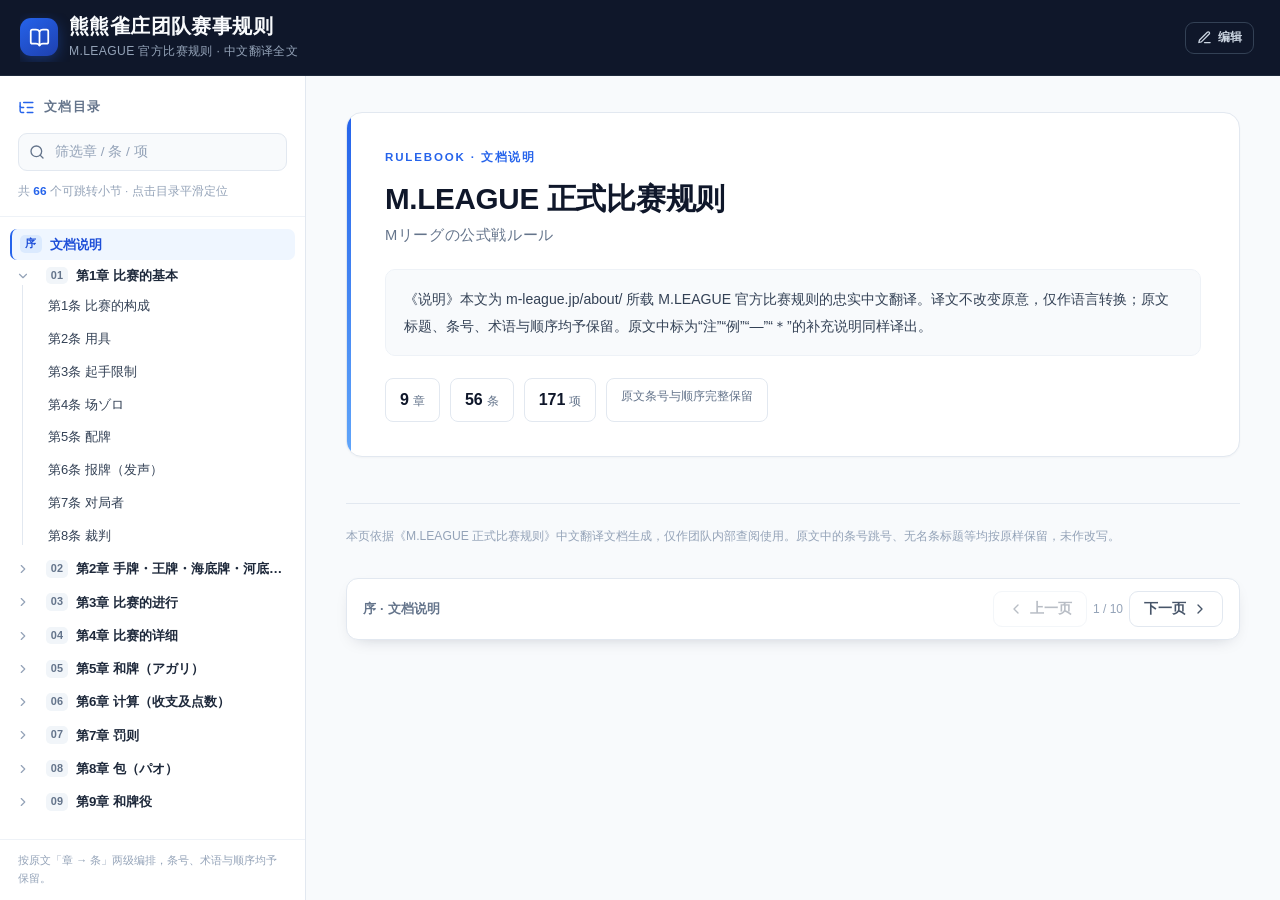
==== public/index.html @ f2093a5f "目录精简为两级、移动端抽屉收窄、移除顶栏统计与深色模式 - 删除左侧目录全部三级项（171 个），并清理空的子层容器与二级展开箭头 - 移动端抽屉宽度 360px -> 278px，一二级标签左对齐减" ====
<!DOCTYPE html>
<html lang="zh-CN">
<head>
<meta charset="UTF-8">
<meta name="viewport" content="width=device-width, initial-scale=1">
<meta name="color-scheme" content="light">
<title>熊熊雀庄团队赛事规则 · M.LEAGUE 官方比赛规则</title>
<meta name="description" content="熊熊雀庄团队赛事规则：M.LEAGUE 官方比赛规则中文翻译全文，按章、条、项层级编排。">
<style>
:root{
  --header-h:76px;
  --sidebar-w:306px;
  --ink:#0F172A;
  --text:#1E293B;
  --body:#334155;
  --muted:#64748B;
  --muted-2:#94A3B8;
  --muted-3:#CBD5E1;
  --line:#E2E8F0;
  --line-soft:#EEF2F7;
  --bg:#F8FAFC;
  --surface:#FFFFFF;
  --surface-2:#F1F5F9;
  --surface-3:#DBEAFE;
  --row-even:#FAFCFF;
  --accent:#2563EB;
  --accent-dark:#1D4ED8;
  --accent-soft:#EFF6FF;
  --accent-soft-2:#BFDBFE;
  --on-header:#F8FAFC;
  --border-header:#1E293B;
  --border-header-2:#334155;
  --body-2:#475569;
  --example-line:#D97706;
  --example-bg:#FFFBEB;
  --note-foot-bg:#F5F9FF;
  --mk-men:#059669;
  --mk-open:#D97706;
  --font:"Inter","PingFang SC","Hiragino Sans GB","Microsoft YaHei","Noto Sans CJK SC",-apple-system,BlinkMacSystemFont,"Segoe UI",sans-serif;
}
*,*::before,*::after{box-sizing:border-box}
[hidden]{display:none !important}
html{scroll-behavior:smooth}
body{
  margin:0;padding-top:var(--header-h);background:var(--bg);color:var(--text);
  font-family:var(--font);font-size:15px;line-height:1.75;
  -webkit-font-smoothing:antialiased;text-rendering:optimizeLegibility;
}
a{color:inherit;text-decoration:none}
button{font:inherit;color:inherit;background:none;border:0;cursor:pointer}
:focus-visible{outline:2px solid var(--accent);outline-offset:2px;border-radius:4px}
/* 顶部标题区加固：防止长标题在窄屏截断/重叠 */
.brand{display:flex;align-items:center;gap:11px;min-width:0;flex:1 1 auto}
.brand-text{min-width:0;flex:1 1 auto}
.brand-text h1{font-size:1.2rem;letter-spacing:.01em;white-space:nowrap;overflow:hidden;text-overflow:ellipsis;max-width:100%}
.brand-text p{white-space:nowrap;overflow:hidden;text-overflow:ellipsis;max-width:100%}
.header-inner{min-width:0;flex-wrap:nowrap}
.skip-link{position:fixed;top:-60px;left:16px;z-index:99;padding:10px 16px;background:var(--accent);color:#fff;border-radius:0 0 8px 8px;font-weight:600}
.skip-link:focus{top:0}
.icon{width:20px;height:20px;flex:none;display:block}
.icon-sm{width:16px;height:16px}

/* ---------- header ---------- */
.site-header{
  position:fixed;inset:0 0 auto 0;height:var(--header-h);z-index:50;
  background:var(--ink);color:var(--on-header);border-bottom:1px solid var(--border-header);
}
.header-inner{
  height:100%;display:flex;align-items:center;gap:14px;
  padding:0 26px 0 20px;
}
.brand{display:flex;align-items:center;gap:11px;min-width:0;flex:1 1 auto;overflow:hidden}
.brand-mark{
  width:38px;height:38px;border-radius:11px;display:grid;place-items:center;flex:none;
  background:linear-gradient(145deg,#2563EB,#1E40AF);color:#fff;box-shadow:0 4px 14px rgba(37,99,235,.35);
}.brand-mark .icon{width:21px;height:21px}
.brand-text{min-width:0}
.brand-text h1{
  margin:0;font-size:1.28rem;line-height:1.3;font-weight:700;letter-spacing:.02em;
  white-space:nowrap;overflow:hidden;text-overflow:ellipsis;
}
.brand-text p{margin:2px 0 0;font-size:.76rem;color:var(--muted-2);letter-spacing:.03em;white-space:nowrap;overflow:hidden;text-overflow:ellipsis}
.header-meta{margin-left:auto;display:flex;gap:8px;align-items:center;flex:none}
.progress{position:absolute;left:0;bottom:-1px;height:2px;width:0;background:linear-gradient(90deg,#3B82F6,#60A5FA);transition:width .08s linear}
.icon-btn{
  width:38px;height:38px;display:grid;place-items:center;border-radius:9px;
  border:1px solid var(--border-header-2);color:var(--muted-3);transition:background .2s,color .2s,border-color .2s;
}
.icon-btn:hover{background:var(--border-header);color:#fff;border-color:var(--muted)}
.menu-toggle{display:none}

/* ---------- 编辑模式 ---------- */
.edit-toggle{
  display:inline-flex;align-items:center;gap:6px;height:32px;padding:0 11px;border-radius:9px;
  border:1px solid var(--border-header-2);color:var(--muted-3);font-size:.78rem;font-weight:600;
  cursor:pointer;transition:background .2s,color .2s,border-color .2s;white-space:nowrap;
}
.edit-toggle .icon{width:15px;height:15px}
.edit-toggle:hover{background:var(--border-header);color:#fff;border-color:var(--muted)}
.edit-toggle.is-on{background:var(--accent);color:#fff;border-color:var(--accent)}

:root[data-editing] .doc .page [data-edit]{outline:1px dashed var(--accent-soft-2);outline-offset:2px;border-radius:4px;cursor:text}
:root[data-editing] .doc .page [data-edit]:hover{background:var(--surface-3)}
:root[data-editing] .doc .page [data-edit]:focus{outline:2px solid var(--accent);background:var(--surface-2)}

.editbar{
  position:sticky;top:calc(var(--header-h) + 12px);z-index:21;
  display:flex;align-items:center;gap:8px;flex-wrap:wrap;
  padding:10px 14px;margin:0 0 22px;background:var(--surface);
  border:1px solid var(--line);border-radius:12px;
  box-shadow:0 6px 18px -10px rgba(15,23,42,.28);
}
.editbar[hidden]{display:none!important}
.editbar-hint{font-size:.78rem;color:var(--muted)}
.editbar-spacer{margin-left:auto}
.editbar .pager-btn{height:32px;padding:0 12px;font-size:.8rem}
.editbar-btn{
  display:inline-flex;align-items:center;gap:6px;height:32px;padding:0 12px;
  border:1px solid var(--line);border-radius:9px;background:var(--surface);
  color:var(--body-2);font-size:.8rem;font-weight:600;cursor:pointer;
  transition:background .18s,color .18s,border-color .18s;
}
.editbar-btn:hover{background:var(--accent-soft);color:var(--accent-dark);border-color:var(--accent-soft-2)}
.editbar-btn.primary{background:var(--accent);color:#fff;border-color:var(--accent)}
.editbar-btn.primary:hover{background:var(--accent-dark);color:#fff}
.editbar-btn .icon{width:15px;height:15px}

/* ---------- sidebar ---------- */
.backdrop{display:none;position:fixed;inset:0;z-index:60;background:rgba(15,23,42,.5);backdrop-filter:blur(2px)}
.backdrop.show{display:block}
.sidebar{
  position:fixed;left:0;top:var(--header-h);bottom:0;width:var(--sidebar-w);z-index:40;
  display:flex;flex-direction:column;background:var(--surface);border-right:1px solid var(--line);
}
.sidebar-top{padding:20px 18px 14px;border-bottom:1px solid var(--line-soft);flex:none}
.sidebar-title{display:flex;align-items:center;gap:9px;font-size:.82rem;font-weight:700;letter-spacing:.1em;color:var(--muted);text-transform:uppercase}
.sidebar-title .icon{width:17px;height:17px;color:var(--accent)}
.close-nav{display:none;margin-left:auto;width:30px;height:30px;border:0}
.close-nav .icon{width:18px;height:18px}
.search-box{
  margin-top:14px;display:flex;align-items:center;gap:8px;padding:0 10px;
  height:38px;border:1px solid var(--line);border-radius:9px;background:var(--bg);
  transition:border-color .2s,box-shadow .2s;
}
.search-box:focus-within{border-color:var(--accent);box-shadow:0 0 0 3px rgba(37,99,235,.12);background:var(--surface)}
.search-box>.icon{width:16px;height:16px;color:var(--muted)}
.search-box input{flex:1;min-width:0;border:0;background:none;outline:0;font-size:.85rem;color:var(--text)}
.search-box input::placeholder{color:var(--muted-2)}
#clearFilter{display:none;color:var(--muted);padding:2px;line-height:0}
#clearFilter.visible{display:block}
.filter-hint{margin-top:10px;font-size:.74rem;color:var(--muted-2)}
.filter-hint b{color:var(--accent);font-weight:600}
.toc{flex:1;overflow-y:auto;overscroll-behavior:contain;padding:12px 10px 28px;scrollbar-width:thin;scrollbar-color:var(--muted-3) transparent}
.toc::-webkit-scrollbar{width:7px}
.toc::-webkit-scrollbar-thumb{background:var(--muted-3);border-radius:99px}
.toc-group+.toc-group{margin-top:2px}
.toc-row{display:flex;align-items:stretch;gap:2px;border-radius:7px}
.toc-toggle{
  width:24px;flex:none;display:grid;place-items:center;color:var(--muted-2);border-radius:6px;
  transition:color .2s,background .2s;
}
.toc-toggle:hover{color:var(--accent);background:var(--accent-soft)}
.toc-toggle .icon{width:14px;height:14px;transition:transform .22s ease}
.toc-toggle[aria-expanded="true"] .icon{transform:rotate(90deg)}
.toc-toggle.empty{visibility:hidden}
.toc-link{
  flex:1;min-width:0;display:flex;align-items:center;gap:8px;
  padding:6px 8px;border-radius:7px;color:var(--body);font-size:.83rem;line-height:1.45;
  border-left:2px solid transparent;transition:background .18s,color .18s,border-color .18s;
}
.toc-link:hover{background:var(--surface-2);color:var(--accent-dark)}
.toc-label{overflow:hidden;text-overflow:ellipsis;white-space:nowrap}
.toc-level-1>.toc-link,.toc-single{font-weight:650;color:var(--text)}
.toc-num{
  flex:none;min-width:22px;text-align:center;font-size:.68rem;font-weight:700;letter-spacing:.02em;
  color:var(--muted);background:var(--surface-2);border-radius:5px;padding:1px 4px;
}
.toc-children{position:relative;margin-left:24px;padding-left:0;border-left:0}
/* 竖线统一站在「上一级箭头中心」那一列：箭头列从行首 0 起、宽 24 → 中心 12，
   而本容器左边缘正好是箭头右端 24，故相对本容器的偏移 = 12 - 24 = -12px */
.toc-children::before{
  content:"";position:absolute;top:-6px;bottom:6px;left:-12px;width:1px;background:var(--line);
}
/* 目录只保留「章 → 条」两级：二级行不再有箭头列与子层 */
.toc-children .toc-level-2{gap:0}
.toc-children .toc-level-2>.toc-link{border-left-color:transparent;padding-left:12px}
.toc-level-2>.toc-link{font-size:.81rem;color:var(--body)}
/* 三级项已从目录移除（2026-11-07）；以下样式保留为空占位不影响渲染 */
.toc-level-3{display:none}
.toc-link.is-active{
  background:var(--accent-soft);color:var(--accent-dark);font-weight:650;
  border-left-color:var(--accent);
}
.toc-link.is-active .toc-num{background:var(--surface-3);color:var(--accent-dark)}
.toc-label mark{background:var(--accent-soft);color:var(--accent-dark);border-radius:3px;padding:0 1px;font-weight:700}
.toc-link.is-branch{color:var(--accent-dark);font-weight:650}
.toc-empty{padding:18px 10px;font-size:.82rem;color:var(--muted);text-align:center}
.sidebar-foot{flex:none;padding:12px 18px;border-top:1px solid var(--line-soft);font-size:.7rem;line-height:1.6;color:var(--muted-2)}

/* ---------- main ---------- */
.main{margin-left:var(--sidebar-w);min-height:calc(100vh - var(--header-h))}
.doc{max-width:1120px;margin:0 auto;padding:38px 44px 100px}
.front{
  background:var(--surface);border:1px solid var(--line);border-radius:16px;
  padding:34px 38px;margin-bottom:46px;box-shadow:0 1px 2px rgba(15,23,42,.03);
  position:relative;overflow:hidden;
}
.front::before{content:"";position:absolute;left:0;top:0;bottom:0;width:4px;background:linear-gradient(180deg,#2563EB,#60A5FA)}
.front-kicker{font-size:.72rem;font-weight:700;letter-spacing:.16em;color:var(--accent);text-transform:uppercase}
.front h2{margin:12px 0 4px;font-size:1.85rem;line-height:1.35;font-weight:700;color:var(--ink);letter-spacing:-.01em}
.front-ja{margin:0;font-size:.92rem;color:var(--muted);letter-spacing:.04em}
.front-note{
  margin:20px 0 0;padding:16px 18px;background:var(--bg);border:1px solid var(--line-soft);
  border-radius:10px;font-size:.88rem;line-height:1.9;color:var(--body);white-space:pre-wrap;
}
.front-stats{display:flex;flex-wrap:wrap;gap:10px;margin-top:22px}
.stat{padding:7px 14px;border:1px solid var(--line);border-radius:8px;font-size:.77rem;color:var(--muted);background:var(--surface)}
.stat b{color:var(--ink);font-size:1rem;margin-right:4px}
:root{--pager-h:62px}
.chapter{margin-bottom:64px;scroll-margin-top:calc(var(--header-h) + var(--pager-h) + 14px)}
.chapter-head{
  display:flex;align-items:flex-start;gap:18px;padding:0 0 16px;margin:0 0 30px;
  border-bottom:1px solid var(--line);
}
.chapter-num{
  flex:none;font-size:2.6rem;line-height:1;font-weight:700;letter-spacing:-.05em;
  color:var(--surface-3);
}
.chapter-title{margin:0;font-size:1.62rem;line-height:1.4;font-weight:700;color:var(--ink);letter-spacing:-.01em}
.chapter-eyebrow{display:block;font-size:.7rem;font-weight:700;letter-spacing:.16em;color:var(--accent);margin-bottom:7px}
[data-anchor]{scroll-margin-top:calc(var(--header-h) + var(--pager-h) + 14px)}
.article{margin:0 0 34px}
.article-head{
  display:flex;align-items:baseline;gap:11px;margin:0 0 16px;padding:0 0 0 14px;
  border-left:3px solid var(--accent);
}
.article-head h3{margin:0;font-size:1.13rem;line-height:1.5;font-weight:700;color:var(--ink)}
.article-badge{flex:none;font-size:.7rem;font-weight:700;color:var(--accent);background:var(--accent-soft);border-radius:5px;padding:2px 7px}
.item-stack{
  margin:0 0 20px;border:1px solid var(--line);border-radius:10px;overflow:hidden;background:var(--surface);
}
.item-stack::before{
  content:"本节分项";display:block;padding:7px 14px;background:var(--surface-2);
  font-size:.69rem;font-weight:700;letter-spacing:.12em;color:var(--muted);border-bottom:1px solid var(--line);
}
.item-stack h4{
  margin:0;padding:8px 14px;font-size:.84rem;font-weight:600;line-height:1.6;color:var(--body-2);
  border-bottom:1px solid var(--line-soft);scroll-margin-top:calc(var(--header-h) + 22px);
  white-space:pre-wrap;
}
.item-stack h4:last-child{border-bottom:0}
.item-stack h4::before{
  content:"";display:inline-block;width:5px;height:5px;border-radius:50%;
  background:var(--muted-2);margin:0 9px 2px 1px;
}.para,.note,.bullet,.subitem,.pre-line,.table-caption{
  margin:0 0 13px;font-size:.94rem;line-height:1.95;color:var(--body);white-space:pre-wrap;
}
.para{padding-left:2px}
.note{
  padding:11px 15px;background:var(--bg);border-left:3px solid var(--muted-2);border-radius:0 8px 8px 0;
  font-size:.86rem;color:var(--body-2);
}
.note strong{color:var(--ink)}
.note-example{border-left-color:var(--example-line);background:var(--example-bg)}
.note-foot{border-left-color:var(--accent);background:var(--note-foot-bg)}
.bullet,.subitem{padding-left:18px;position:relative}
.bullet::before{content:"";position:absolute;left:3px;top:.82em;width:5px;height:5px;border-radius:50%;background:var(--accent)}
.subitem{color:var(--body-2)}
.table-caption{font-size:.82rem;color:var(--muted);margin:20px 0 8px;white-space:pre-wrap}
.pre-table{
  margin:0 0 16px;padding:14px 16px;background:var(--surface);border:1px solid var(--line);
  border-radius:10px;overflow-x:auto;
}
.pre-line{margin:0;font-size:.86rem;line-height:1.95;font-variant-numeric:tabular-nums;color:var(--body)}
.pre-table .pre-line:first-child{font-weight:700;color:var(--ink);border-bottom:1px solid var(--line);padding-bottom:6px;margin-bottom:6px}
.table-wrap{margin:0 0 18px;border:1px solid var(--line);border-radius:10px;overflow-x:auto;background:var(--surface)}
table{border-collapse:collapse;width:100%;min-width:620px;font-size:.82rem}
th,td{padding:9px 12px;text-align:center;border-bottom:1px solid var(--line-soft);border-right:1px solid var(--line-soft);white-space:nowrap}
th:last-child,td:last-child{border-right:0}
tbody tr:last-child td{border-bottom:0}
thead th{background:var(--ink);color:var(--on-header);font-weight:600;position:sticky;top:0;z-index:1}
tbody tr:nth-child(even){background:var(--row-even)}
tbody td:first-child{font-weight:650;color:var(--ink);background:var(--bg);text-align:left;position:sticky;left:0;z-index:1}
tbody tr:nth-child(even) td:first-child{background:var(--surface-2)}
.yaku-list{
  list-style:none;margin:0 0 18px;padding:0;display:grid;gap:8px;
  grid-template-columns:repeat(auto-fill,minmax(215px,1fr));
}
.yaku-list li{
  padding:9px 12px;background:var(--surface);border:1px solid var(--line);border-radius:8px;
  font-size:.86rem;line-height:1.7;color:var(--text);white-space:pre-wrap;
  transition:border-color .18s,box-shadow .18s;
}
.yaku-list li:hover{border-color:var(--accent-soft-2);box-shadow:0 2px 8px rgba(37,99,235,.07)}
.mk{font-size:.72em;font-weight:700;margin-left:2px}
.mk-men{color:var(--mk-men)}
.mk-open{color:var(--mk-open)}
.spacer{height:10px}
.doc-foot{
  margin-top:20px;padding-top:22px;border-top:1px solid var(--line);
  font-size:.76rem;color:var(--muted-2);line-height:1.8;
}
.to-top{
  position:fixed;right:24px;bottom:24px;z-index:30;width:42px;height:42px;border-radius:12px;
  display:grid;place-items:center;background:var(--surface);color:var(--ink);
  border:1px solid var(--line);box-shadow:0 6px 20px rgba(15,23,42,.12);
  opacity:0;visibility:hidden;transform:translateY(8px);transition:opacity .22s,transform .22s,visibility .22s,background .2s,color .2s;
}
.to-top.visible{opacity:1;visibility:visible;transform:none}
.to-top:hover{background:var(--accent);color:#fff;border-color:var(--accent)}

@media (max-width:1439px){
  .doc{max-width:1080px;padding:36px 40px 96px}
}
@media (max-width:1279px){
  :root{--sidebar-w:278px}
  .header-inner{padding-left:20px}
  .doc{max-width:100%;padding:34px 32px 90px}
}
/* ---------- 移动端目录：大热区 + 拉开行距，解决选项挤在一起点不准 ---------- */
@media (max-width:1023px){
  body{padding-top:64px}
  /* 抽屉收窄到原来的约 3/4（360 → 278px），留出更多正文可见区域 */
  .sidebar{width:min(72vw,278px)}
  .toc{padding:8px 6px 22px}
  .toc-group+.toc-group{margin-top:8px;padding-top:8px;border-top:1px solid var(--line-soft)}
  .toc-row{gap:0;border-radius:9px}
  .toc-row+.toc-row,
  .toc-children>.toc-group+.toc-group{margin-top:2px}
  .toc-toggle{width:30px;min-height:44px}
  .toc-toggle .icon{width:15px;height:15px}
  .toc-link{
    min-height:44px;padding:10px 8px;font-size:.9rem;line-height:1.45;
    border-radius:9px;border-left-width:3px;
  }
  .toc-link:active{background:var(--accent-soft)}
  .toc-level-2>.toc-link{font-size:.86rem}
  /* 只有「章 → 条」两级：二级不再留缩进空档，与一级左对齐（同为左侧 12px）。
     层級差异靠字号与字号颜色体现，不靠左边距，避免窄抽屉里文字被顶到中间 */
  .toc-children .toc-level-2{gap:0}
  .toc-children .toc-level-2>.toc-link{padding-left:12px;border-left-color:transparent}
  .toc-children{margin-left:0;padding-left:0}
  .toc-children::before{display:none}
  .toc-num{min-width:22px;font-size:.66rem;padding:1px 4px}
  .toc-label{white-space:normal;display:-webkit-box;-webkit-line-clamp:2;-webkit-box-orient:vertical}
}

@media (max-width:1023px){
  :root{--header-h:64px}
  .header-inner{padding:0 16px;gap:12px}
  .menu-toggle{display:grid}
  .brand-mark{width:34px;height:34px;border-radius:9px}
  .brand-text h1{font-size:1.02rem}
  .brand-text p{font-size:.68rem}
  .header-meta{display:none}
  .sidebar{
    top:0;bottom:0;height:100vh;z-index:70;width:min(72vw,278px);
    transform:translateX(-102%);transition:transform .28s cubic-bezier(.4,0,.2,1);
    box-shadow:8px 0 30px rgba(15,23,42,.16);
  }
  .sidebar.open{transform:none}
  .close-nav{display:grid}
  .main{margin-left:0}
  .doc{padding:24px 18px 80px}
  .front{padding:24px 22px;margin-bottom:32px;border-radius:12px}
  .front h2{font-size:1.35rem}
  .chapter{margin-bottom:46px}
  .chapter-num{font-size:2rem}
  .chapter-title{font-size:1.24rem}
  .chapter-head{gap:12px;margin-bottom:22px}
  .article-head h3{font-size:1.03rem}
  .para,.note,.bullet,.subitem{font-size:.9rem}
  .yaku-list{grid-template-columns:repeat(auto-fill,minmax(150px,1fr))}
  .to-top{right:16px;bottom:16px}
}
@media (max-width:420px){
  .brand-text p{display:none}
  .brand-text h1{font-size:.95rem}
  .doc{padding:18px 13px 72px}
  .front{padding:20px 16px}
  .yaku-list{grid-template-columns:1fr 1fr;gap:6px}
  .yaku-list li{font-size:.78rem;padding:7px 9px}
  .item-stack h4{font-size:.79rem;padding:7px 11px}
}
/* ---------- pagination (分页式布局) ---------- */
.page{display:none}
.page.is-active{display:block;animation:page-in .28s ease}
@keyframes page-in{from{opacity:0;transform:translateY(6px)}to{opacity:1;transform:none}}
.pager{
  display:flex;align-items:center;gap:10px;justify-content:space-between;
  padding:12px 16px;margin:0 0 26px;background:var(--surface);
  border:1px solid var(--line);border-radius:12px;flex-wrap:wrap;
  position:sticky;top:calc(var(--header-h) + 12px);z-index:20;
  box-shadow:0 6px 18px -10px rgba(15,23,42,.28);
}
.pager-label{font-size:.8rem;font-weight:600;color:var(--muted);letter-spacing:.02em;white-space:nowrap}
.pager-label b{color:var(--ink);font-size:.92rem;margin:0 2px}
.pager-nav{display:flex;align-items:center;gap:6px;margin-left:auto;flex-wrap:wrap}
.pager-btn{
  display:inline-flex;align-items:center;gap:6px;height:36px;padding:0 14px;
  border:1px solid var(--line);border-radius:9px;background:var(--surface);
  color:var(--body-2);font-size:.85rem;font-weight:600;transition:background .18s,color .18s,border-color .18s,transform .1s;
}
.pager-btn:hover{background:var(--accent-soft);color:var(--accent-dark);border-color:var(--accent-soft-2)}
.pager-btn:active{transform:scale(.96)}
.pager-btn:disabled{opacity:.38;cursor:not-allowed;transform:none}
.pager-btn:disabled:hover{background:var(--surface);color:var(--body-2);border-color:var(--line)}
.pager-btn .icon{width:16px;height:16px}
.pager-jump{display:inline-flex;align-items:center;gap:6px;font-size:.8rem;color:var(--muted)}
.pager-jump select{
  height:36px;padding:0 8px;border:1px solid var(--line);border-radius:8px;background:var(--surface);
  color:var(--text);font-size:.84rem;font-family:inherit;cursor:pointer;outline:none;
}
.pager-jump select:focus-visible{outline:2px solid var(--accent);outline-offset:1px}
.pager:focus-visible,.pager *:focus-visible{outline-offset:2px}
.pager-count{font-size:.75rem;color:var(--muted-2);white-space:nowrap}
.pager-foot{margin-top:30px}
.chapter{margin-bottom:0}

/* 页内小节导航 chips */
.page-sections{display:flex;flex-wrap:wrap;gap:7px;margin:0 0 22px;scroll-margin-top:calc(var(--header-h) + var(--pager-h) + 14px)}
.page-sections a{
  display:inline-flex;align-items:center;gap:5px;padding:6px 11px;border-radius:999px;
  border:1px solid var(--line);background:var(--surface);color:var(--body-2);
  font-size:.78rem;font-weight:600;text-decoration:none;
  transition:background .16s,color .16s,border-color .16s,transform .1s;
}
.page-sections a:hover{background:var(--accent-soft);color:var(--accent-dark);border-color:var(--accent-soft-2);text-decoration:none}
.page-sections a:active{transform:scale(.97)}
.page-sections a.is-current{background:var(--accent);border-color:var(--accent);color:#fff}
.page-sections .ps-num{opacity:.62;font-variant-numeric:tabular-nums;margin-right:4px}
.page-sections a.is-current .ps-num{opacity:.85}

/* 阅读位置记忆提示 */
.resume-toast{
  position:fixed;left:50%;bottom:22px;transform:translate(-50%,14px);
  display:none;align-items:center;gap:12px;max-width:calc(100vw - 32px);
  padding:11px 14px 11px 16px;border-radius:12px;background:var(--surface);
  border:1px solid var(--line);box-shadow:0 12px 32px rgba(15,23,42,.16);
  font-size:.82rem;color:var(--body-2);z-index:70;opacity:0;
  transition:opacity .2s,transform .2s;
}
.resume-toast[hidden]{display:none !important}
.resume-toast.show{display:flex;opacity:1;transform:translate(-50%,0)}
.resume-toast strong{color:var(--ink);font-weight:600}
.resume-toast button{
  height:30px;padding:0 11px;border-radius:8px;border:1px solid var(--line);
  background:var(--surface);color:var(--body-2);font-family:inherit;font-size:.78rem;font-weight:600;
}
.resume-toast button.primary{background:var(--accent);border-color:var(--accent);color:#fff}
.resume-close{padding:0 8px !important;border-color:transparent !important;background:transparent !important;color:var(--muted) !important}

@media (max-width:1023px){
  :root{--pager-h:56px}
  .pager{top:calc(var(--header-h) + 8px);padding:10px 12px;margin-bottom:20px;border-radius:10px;gap:8px}
  .pager-btn{height:34px;padding:0 12px;font-size:.8rem}
  .pager-jump select{height:34px;font-size:.8rem}
  .page-sections{gap:6px;margin-bottom:18px}
  .page-sections a{padding:5px 10px;font-size:.75rem}
  .resume-toast{left:12px;right:12px;bottom:12px;transform:translateY(14px);max-width:none;justify-content:space-between}
  .resume-toast.show{transform:translateY(0)}
}

@media (prefers-reduced-motion:reduce){
  html{scroll-behavior:auto}
  *,*::before,*::after{transition-duration:.01ms !important;animation-duration:.01ms !important}
}
@media print{
  .site-header,.sidebar,.backdrop,.to-top,.skip-link,.pager{display:none !important}
  .page{display:block !important;break-inside:avoid}
  .page.is-active{animation:none}
  body{padding-top:0}
  .main{margin-left:0}
  .doc{max-width:none;padding:0}
  .front,.chapter{break-inside:avoid}
  .article-head h3,.chapter-head{break-after:avoid}
  .para,.note,.bullet,.subitem,.pre-line,.table-caption{orphans:3;widows:3}
  thead{display:table-header-group}
  tr{break-inside:avoid}
  table{min-width:0;width:100%}
  .table-wrap{overflow:visible}
  a[href^="#"]::after{content:""}
}
</style>
</head>
<body>
<a class="skip-link" href="#main">跳到正文</a>

<header class="site-header">
  <div class="header-inner">
    <button class="icon-btn menu-toggle" id="menuToggle" type="button" aria-label="打开目录" aria-controls="sidebar" aria-expanded="false">
      <svg class="icon" viewBox="0 0 24 24" fill="none" stroke="currentColor" stroke-width="2" stroke-linecap="round" stroke-linejoin="round" aria-hidden="true"><path d="M4 5h16"/><path d="M4 12h16"/><path d="M4 19h16"/></svg>
    </button>
    <div class="brand">
      <span class="brand-mark">
        <svg class="icon" viewBox="0 0 24 24" fill="none" stroke="currentColor" stroke-width="2" stroke-linecap="round" stroke-linejoin="round" aria-hidden="true"><path d="M12 5v16"/><path d="M20.001 19A2 2 0 0022 17V5a2 2 0 00-1.999-2L16 3.002A5 5 0 0012 5a5 5 0 00-4-2H4a2 2 0 00-2 2v12a2 2 0 001.999 2H8a5 5 0 014 2 5 5 0 014-2z"/></svg>
      </span>
      <div class="brand-text">
        <h1>熊熊雀庄团队赛事规则</h1>
        <p>M.LEAGUE 官方比赛规则 · 中文翻译全文</p>
      </div>
    </div>
    <div class="header-meta">
      <button class="edit-toggle" id="editToggle" type="button" aria-pressed="false">
        <svg class="icon" viewBox="0 0 24 24" fill="none" stroke="currentColor" stroke-width="2" stroke-linecap="round" stroke-linejoin="round" aria-hidden="true"><path d="M12 20h9"/><path d="M16.5 3.5a2.121 2.121 0 0 1 3 3L7 19l-4 1 1-4Z"/></svg>
        <span id="editToggleLabel">编辑</span>
      </button>
    </div>
  </div>
  <div class="progress" id="progressBar" aria-hidden="true"></div>
</header>

<div class="backdrop" id="backdrop"></div>

<aside class="sidebar" id="sidebar" aria-label="文档目录">
  <div class="sidebar-top">
    <div class="sidebar-title">
      <svg class="icon" viewBox="0 0 24 24" fill="none" stroke="currentColor" stroke-width="2" stroke-linecap="round" stroke-linejoin="round" aria-hidden="true"><path d="M8 5h13"/><path d="M13 12h8"/><path d="M13 19h8"/><path d="M3 10a2 2 0 0 0 2 2h3"/><path d="M3 5v12a2 2 0 0 0 2 2h3"/></svg>
      文档目录
      <button class="icon-btn close-nav" id="closeNav" type="button" aria-label="关闭目录">
        <svg class="icon" viewBox="0 0 24 24" fill="none" stroke="currentColor" stroke-width="2" stroke-linecap="round" stroke-linejoin="round" aria-hidden="true"><path d="M18 6 6 18"/><path d="m6 6 12 12"/></svg>
      </button>
    </div>
    <div class="search-box">
      <svg class="icon" viewBox="0 0 24 24" fill="none" stroke="currentColor" stroke-width="2" stroke-linecap="round" stroke-linejoin="round" aria-hidden="true"><path d="m21 21-4.34-4.34"/><circle cx="11" cy="11" r="8"/></svg>
      <input id="tocFilter" type="search" placeholder="筛选章 / 条 / 项" aria-label="筛选目录" autocomplete="off">
      <button id="clearFilter" type="button" aria-label="清除筛选">
        <svg class="icon icon-sm" viewBox="0 0 24 24" fill="none" stroke="currentColor" stroke-width="2" stroke-linecap="round" stroke-linejoin="round" aria-hidden="true"><path d="M18 6 6 18"/><path d="m6 6 12 12"/></svg>
      </button>
    </div>
    <div class="filter-hint" id="filterHint">共 <b id="linkCount">0</b> 个可跳转小节 · 点击目录平滑定位</div>
  </div>
  <nav class="toc" id="toc" aria-label="章节目录">
<a class="toc-link toc-single" href="#overview" data-target="overview"><span class="toc-num">序</span><span class="toc-label">文档说明</span></a>
<div class="toc-group" data-group="ch-1">
<div class="toc-row toc-level-1">
<button class="toc-toggle" type="button" aria-expanded="false" aria-controls="g-ch-1" aria-label="展开 第1章 比赛的基本"></button>
<a class="toc-link" href="#ch-1" data-target="ch-1"><span class="toc-num">01</span><span class="toc-label">第1章 比赛的基本</span></a>
</div>
<div class="toc-children" id="g-ch-1" hidden>
<div class="toc-group" data-group="art-1-1">
<div class="toc-row toc-level-2">
<a class="toc-link" href="#art-1-1" data-target="art-1-1"><span class="toc-label">第1条 比赛的构成</span></a>
</div>
</div>
<div class="toc-group" data-group="art-1-2">
<div class="toc-row toc-level-2">
<a class="toc-link" href="#art-1-2" data-target="art-1-2"><span class="toc-label">第2条 用具</span></a>
</div>
</div>
<div class="toc-group" data-group="art-1-3">
<div class="toc-row toc-level-2">
<a class="toc-link" href="#art-1-3" data-target="art-1-3"><span class="toc-label">第3条 起手限制</span></a>
</div>
</div>
<div class="toc-group" data-group="art-1-4">
<div class="toc-row toc-level-2">
<a class="toc-link" href="#art-1-4" data-target="art-1-4"><span class="toc-label">第4条 场ゾロ</span></a>
</div>
</div>
<div class="toc-group" data-group="art-1-5">
<div class="toc-row toc-level-2">
<a class="toc-link" href="#art-1-5" data-target="art-1-5"><span class="toc-label">第5条 配牌</span></a>
</div>
</div>
<div class="toc-group" data-group="art-1-6">
<div class="toc-row toc-level-2">
<a class="toc-link" href="#art-1-6" data-target="art-1-6"><span class="toc-label">第6条 报牌（发声）</span></a>
</div>
</div>
<div class="toc-group" data-group="art-1-7">
<div class="toc-row toc-level-2">
<a class="toc-link" href="#art-1-7" data-target="art-1-7"><span class="toc-label">第7条 对局者</span></a>
</div>
</div>
<div class="toc-group" data-group="art-1-8">
<div class="toc-row toc-level-2">
<a class="toc-link" href="#art-1-8" data-target="art-1-8"><span class="toc-label">第8条 裁判</span></a>
</div>
</div>
</div></div>
<div class="toc-group" data-group="ch-2">
<div class="toc-row toc-level-1">
<button class="toc-toggle" type="button" aria-expanded="false" aria-controls="g-ch-2" aria-label="展开 第2章 手牌・王牌・海底牌・河底牌・岭上牌・悬赏牌"></button>
<a class="toc-link" href="#ch-2" data-target="ch-2"><span class="toc-num">02</span><span class="toc-label">第2章 手牌・王牌・海底牌・河底牌・岭上牌・悬赏牌</span></a>
</div>
<div class="toc-children" id="g-ch-2" hidden>
<div class="toc-group" data-group="art-2-1">
<div class="toc-row toc-level-2">
<a class="toc-link" href="#art-2-1" data-target="art-2-1"><span class="toc-label">第1条 手牌</span></a>
</div>
</div>
<div class="toc-group" data-group="art-2-2">
<div class="toc-row toc-level-2">
<a class="toc-link" href="#art-2-2" data-target="art-2-2"><span class="toc-label">第2条 王牌</span></a>
</div>
</div>
<div class="toc-group" data-group="art-2-3">
<div class="toc-row toc-level-2">
<a class="toc-link" href="#art-2-3" data-target="art-2-3"><span class="toc-label">第3条 海底牌</span></a>
</div>
</div>
<div class="toc-group" data-group="art-2-4">
<div class="toc-row toc-level-2">
<a class="toc-link" href="#art-2-4" data-target="art-2-4"><span class="toc-label">第4条 河底牌</span></a>
</div>
</div>
<div class="toc-group" data-group="art-2-5">
<div class="toc-row toc-level-2">
<a class="toc-link" href="#art-2-5" data-target="art-2-5"><span class="toc-label">第5条 岭上牌</span></a>
</div>
</div>
<div class="toc-group" data-group="art-2-6">
<div class="toc-row toc-level-2">
<a class="toc-link" href="#art-2-6" data-target="art-2-6"><span class="toc-label">第6条 悬赏牌（宝牌）</span></a>
</div>
</div>
</div></div>
<div class="toc-group" data-group="ch-3">
<div class="toc-row toc-level-1">
<button class="toc-toggle" type="button" aria-expanded="false" aria-controls="g-ch-3" aria-label="展开 第3章 比赛的进行"></button>
<a class="toc-link" href="#ch-3" data-target="ch-3"><span class="toc-num">03</span><span class="toc-label">第3章 比赛的进行</span></a>
</div>
<div class="toc-children" id="g-ch-3" hidden>
<div class="toc-group" data-group="art-3-1">
<div class="toc-row toc-level-2">
<a class="toc-link" href="#art-3-1" data-target="art-3-1"><span class="toc-label">第1条 座位与起家的决定</span></a>
</div>
</div>
<div class="toc-group" data-group="art-3-2">
<div class="toc-row toc-level-2">
<a class="toc-link" href="#art-3-2" data-target="art-3-2"><span class="toc-label">第2条 比赛的开始与结束</span></a>
</div>
</div>
<div class="toc-group" data-group="art-3-3">
<div class="toc-row toc-level-2">
<a class="toc-link" href="#art-3-3" data-target="art-3-3"><span class="toc-label">第3条 洗牌与筑牌</span></a>
</div>
</div>
<div class="toc-group" data-group="art-3-4">
<div class="toc-row toc-level-2">
<a class="toc-link" href="#art-3-4" data-target="art-3-4"><span class="toc-label">第4条 开牌与配牌</span></a>
</div>
</div>
<div class="toc-group" data-group="art-3-5">
<div class="toc-row toc-level-2">
<a class="toc-link" href="#art-3-5" data-target="art-3-5"><span class="toc-label">第5条 亲家的顺序</span></a>
</div>
</div>
<div class="toc-group" data-group="art-3-6">
<div class="toc-row toc-level-2">
<a class="toc-link" href="#art-3-6" data-target="art-3-6"><span class="toc-label">第6条 取牌行为</span></a>
</div>
</div>
<div class="toc-group" data-group="art-3-7">
<div class="toc-row toc-level-2">
<a class="toc-link" href="#art-3-7" data-target="art-3-7"><span class="toc-label">第7条 摸打</span></a>
</div>
</div>
<div class="toc-group" data-group="art-3-8">
<div class="toc-row toc-level-2">
<a class="toc-link" href="#art-3-8" data-target="art-3-8"><span class="toc-label">第8条 自摸（ツモ）</span></a>
</div>
</div>
<div class="toc-group" data-group="art-3-9">
<div class="toc-row toc-level-2">
<a class="toc-link" href="#art-3-9" data-target="art-3-9"><span class="toc-label">第9条 打牌</span></a>
</div>
</div>
<div class="toc-group" data-group="art-3-10">
<div class="toc-row toc-level-2">
<a class="toc-link" href="#art-3-10" data-target="art-3-10"><span class="toc-label">第10条 舍牌</span></a>
</div>
</div>
<div class="toc-group" data-group="art-3-11">
<div class="toc-row toc-level-2">
<a class="toc-link" href="#art-3-11" data-target="art-3-11"><span class="toc-label">第11条 流局与听牌</span></a>
</div>
</div>
<div class="toc-group" data-group="art-3-12">
<div class="toc-row toc-level-2">
<a class="toc-link" href="#art-3-12" data-target="art-3-12"><span class="toc-label">第12条 连庄（レンチャン）</span></a>
</div>
</div>
<div class="toc-group" data-group="art-3-13">
<div class="toc-row toc-level-2">
<a class="toc-link" href="#art-3-13" data-target="art-3-13"><span class="toc-label">第13条 积场（本场）</span></a>
</div>
</div>
</div></div>
<div class="toc-group" data-group="ch-4">
<div class="toc-row toc-level-1">
<button class="toc-toggle" type="button" aria-expanded="false" aria-controls="g-ch-4" aria-label="展开 第4章 比赛的详细"></button>
<a class="toc-link" href="#ch-4" data-target="ch-4"><span class="toc-num">04</span><span class="toc-label">第4章 比赛的详细</span></a>
</div>
<div class="toc-children" id="g-ch-4" hidden>
<div class="toc-group" data-group="art-4-1">
<div class="toc-row toc-level-2">
<a class="toc-link" href="#art-4-1" data-target="art-4-1"><span class="toc-label">第1条 比赛行为</span></a>
</div>
</div>
<div class="toc-group" data-group="art-4-2">
<div class="toc-row toc-level-2">
<a class="toc-link" href="#art-4-2" data-target="art-4-2"><span class="toc-label">第2条 优先顺序</span></a>
</div>
</div>
<div class="toc-group" data-group="art-4-3">
<div class="toc-row toc-level-2">
<a class="toc-link" href="#art-4-3" data-target="art-4-3"><span class="toc-label">第3条 吃（チー）</span></a>
</div>
</div>
<div class="toc-group" data-group="art-4-4">
<div class="toc-row toc-level-2">
<a class="toc-link" href="#art-4-4" data-target="art-4-4"><span class="toc-label">第4条 碰（ポン）</span></a>
</div>
</div>
<div class="toc-group" data-group="art-4-5">
<div class="toc-row toc-level-2">
<a class="toc-link" href="#art-4-5" data-target="art-4-5"><span class="toc-label">第5条 杠（カン）</span></a>
</div>
</div>
<div class="toc-group" data-group="art-4-6">
<div class="toc-row toc-level-2">
<a class="toc-link" href="#art-4-6" data-target="art-4-6"><span class="toc-label">第6条 副露牌与副露法</span></a>
</div>
</div>
<div class="toc-group" data-group="art-4-7">
<div class="toc-row toc-level-2">
<a class="toc-link" href="#art-4-7" data-target="art-4-7"><span class="toc-label">第7条 指示牌</span></a>
</div>
</div>
<div class="toc-group" data-group="art-4-8">
<div class="toc-row toc-level-2">
<a class="toc-link" href="#art-4-8" data-target="art-4-8"><span class="toc-label">第8条 立直（リーチ）</span></a>
</div>
</div>
</div></div>
<div class="toc-group" data-group="ch-5">
<div class="toc-row toc-level-1">
<button class="toc-toggle" type="button" aria-expanded="false" aria-controls="g-ch-5" aria-label="展开 第5章 和牌（アガリ）"></button>
<a class="toc-link" href="#ch-5" data-target="ch-5"><span class="toc-num">05</span><span class="toc-label">第5章 和牌（アガリ）</span></a>
</div>
<div class="toc-children" id="g-ch-5" hidden>
<div class="toc-group" data-group="art-5-1">
<div class="toc-row toc-level-2">
<a class="toc-link" href="#art-5-1" data-target="art-5-1"><span class="toc-label">第1条 和牌</span></a>
</div>
</div>
<div class="toc-group" data-group="art-5-2">
<div class="toc-row toc-level-2">
<a class="toc-link" href="#art-5-2" data-target="art-5-2"><span class="toc-label">第2条 和牌宣言</span></a>
</div>
</div>
<div class="toc-group" data-group="art-5-3">
<div class="toc-row toc-level-2">
<a class="toc-link" href="#art-5-3" data-target="art-5-3"><span class="toc-label">第3条 和牌的确认</span></a>
</div>
</div>
<div class="toc-group" data-group="art-5-4">
<div class="toc-row toc-level-2">
<a class="toc-link" href="#art-5-4" data-target="art-5-4"><span class="toc-label">第4条 和牌役的复合</span></a>
</div>
</div>
<div class="toc-group" data-group="art-5-5">
<div class="toc-row toc-level-2">
<a class="toc-link" href="#art-5-5" data-target="art-5-5"><span class="toc-label">第5条 振听（フリテン）</span></a>
</div>
</div>
</div></div>
<div class="toc-group" data-group="ch-6">
<div class="toc-row toc-level-1">
<button class="toc-toggle" type="button" aria-expanded="false" aria-controls="g-ch-6" aria-label="展开 第6章 计算（收支及点数）"></button>
<a class="toc-link" href="#ch-6" data-target="ch-6"><span class="toc-num">06</span><span class="toc-label">第6章 计算（收支及点数）</span></a>
</div>
<div class="toc-children" id="g-ch-6" hidden>
<div class="toc-group" data-group="art-6-1">
<div class="toc-row toc-level-2">
<a class="toc-link" href="#art-6-1" data-target="art-6-1"><span class="toc-label">第1条 原点</span></a>
</div>
</div>
<div class="toc-group" data-group="art-6-2">
<div class="toc-row toc-level-2">
<a class="toc-link" href="#art-6-2" data-target="art-6-2"><span class="toc-label">第2条 持有分・顺位点</span></a>
</div>
</div>
<div class="toc-group" data-group="art-6-3">
<div class="toc-row toc-level-2">
<a class="toc-link" href="#art-6-3" data-target="art-6-3"><span class="toc-label">第3条 点数计算(1)</span></a>
</div>
</div>
<div class="toc-group" data-group="art-6-4">
<div class="toc-row toc-level-2">
<a class="toc-link" href="#art-6-4" data-target="art-6-4"><span class="toc-label">第4条 点数计算(2) 翻的计算与和牌点</span></a>
</div>
</div>
<div class="toc-group" data-group="art-6-5">
<div class="toc-row toc-level-2">
<a class="toc-link" href="#art-6-5" data-target="art-6-5"><span class="toc-label">第6条 满贯</span></a>
</div>
</div>
</div></div>
<div class="toc-group" data-group="ch-7">
<div class="toc-row toc-level-1">
<button class="toc-toggle" type="button" aria-expanded="false" aria-controls="g-ch-7" aria-label="展开 第7章 罚则"></button>
<a class="toc-link" href="#ch-7" data-target="ch-7"><span class="toc-num">07</span><span class="toc-label">第7章 罚则</span></a>
</div>
<div class="toc-children" id="g-ch-7" hidden>
<div class="toc-group" data-group="art-7-1">
<div class="toc-row toc-level-2">
<a class="toc-link" href="#art-7-1" data-target="art-7-1"><span class="toc-label">第1条 罚的种类</span></a>
</div>
</div>
<div class="toc-group" data-group="art-7-2">
<div class="toc-row toc-level-2">
<a class="toc-link" href="#art-7-2" data-target="art-7-2"><span class="toc-label">第2条 和牌放弃及其对象</span></a>
</div>
</div>
<div class="toc-group" data-group="art-7-3">
<div class="toc-row toc-level-2">
<a class="toc-link" href="#art-7-3" data-target="art-7-3"><span class="toc-label">第3条 错行为</span></a>
</div>
</div>
<div class="toc-group" data-group="art-7-4">
<div class="toc-row toc-level-2">
<a class="toc-link" href="#art-7-4" data-target="art-7-4"><span class="toc-label">第4条 错和（チョンボ）及其对象</span></a>
</div>
</div>
<div class="toc-group" data-group="art-7-5">
<div class="toc-row toc-level-2">
<a class="toc-link" href="#art-7-5" data-target="art-7-5"><span class="toc-label">第5条 黄牌及其对象</span></a>
</div>
</div>
</div></div>
<div class="toc-group" data-group="ch-8">
<div class="toc-row toc-level-1">
<button class="toc-toggle" type="button" aria-expanded="false" aria-controls="g-ch-8" aria-label="展开 第8章 包（パオ）"></button>
<a class="toc-link" href="#ch-8" data-target="ch-8"><span class="toc-num">08</span><span class="toc-label">第8章 包（パオ）</span></a>
</div>
<div class="toc-children" id="g-ch-8" hidden>
<div class="toc-group" data-group="art-8-1">
<div class="toc-row toc-level-2">
<a class="toc-link" href="#art-8-1" data-target="art-8-1"><span class="toc-label">第1条</span></a>
</div>
</div>
</div></div>
<div class="toc-group" data-group="ch-9">
<div class="toc-row toc-level-1">
<button class="toc-toggle" type="button" aria-expanded="false" aria-controls="g-ch-9" aria-label="展开 第9章 和牌役"></button>
<a class="toc-link" href="#ch-9" data-target="ch-9"><span class="toc-num">09</span><span class="toc-label">第9章 和牌役</span></a>
</div>
<div class="toc-children" id="g-ch-9" hidden>
<div class="toc-group" data-group="art-9-1">
<div class="toc-row toc-level-2">
<a class="toc-link" href="#art-9-1" data-target="art-9-1"><span class="toc-label">第1条 1翻役</span></a>
</div>
</div>
<div class="toc-group" data-group="art-9-2">
<div class="toc-row toc-level-2">
<a class="toc-link" href="#art-9-2" data-target="art-9-2"><span class="toc-label">第2条 2翻役</span></a>
</div>
</div>
<div class="toc-group" data-group="art-9-3">
<div class="toc-row toc-level-2">
<a class="toc-link" href="#art-9-3" data-target="art-9-3"><span class="toc-label">第3条 3翻役</span></a>
</div>
</div>
<div class="toc-group" data-group="art-9-4">
<div class="toc-row toc-level-2">
<a class="toc-link" href="#art-9-4" data-target="art-9-4"><span class="toc-label">第4条 6翻役</span></a>
</div>
</div>
<div class="toc-group" data-group="art-9-5">
<div class="toc-row toc-level-2">
<a class="toc-link" href="#art-9-5" data-target="art-9-5"><span class="toc-label">第5条 役满</span></a>
</div>
</div>
</div></div>
<div class="toc-empty" hidden>没有匹配的目录条目</div>
  </nav>
  <div class="sidebar-foot">按原文「章 → 条」两级编排，条号、术语与顺序均予保留。</div>
</aside>

<main class="main" id="main">
  <article class="doc">
<div class="editbar" id="editbar" hidden>
  <span class="editbar-hint">编辑模式 · 点击正文文字即可修改，改动自动保存在本浏览器</span>
  <span class="editbar-spacer"></span>
  <button class="editbar-btn" id="editSave" type="button"><svg class="icon" viewBox="0 0 24 24" fill="none" stroke="currentColor" stroke-width="2" stroke-linecap="round" stroke-linejoin="round" aria-hidden="true"><path d="M19 21H5a2 2 0 0 1-2-2V5a2 2 0 0 1 2-2h11l5 5v11a2 2 0 0 1-2 2z"/><path d="M17 21v-8H7v8"/><path d="M7 3v5h8"/></svg><span id="editSaveLabel">保存</span></button>
  <button class="editbar-btn primary" id="editExport" type="button"><svg class="icon" viewBox="0 0 24 24" fill="none" stroke="currentColor" stroke-width="2" stroke-linecap="round" stroke-linejoin="round" aria-hidden="true"><path d="M21 15v4a2 2 0 0 1-2 2H5a2 2 0 0 1-2-2v-4"/><path d="M7 10l5 5 5-5"/><path d="M12 15V3"/></svg>导出 HTML</button>
  <button class="editbar-btn" id="editDone" type="button">完成</button>
</div>
<section class="front page" data-page="0">
<div class="front-kicker">RULEBOOK · 文档说明</div>
<h2 id="overview" data-anchor>M.LEAGUE 正式比赛规则</h2>
<p class="front-ja">Mリーグの公式戦ルール</p>
<p class="front-note">《说明》本文为 m-league.jp/about/ 所载 M.LEAGUE 官方比赛规则的忠实中文翻译。译文不改变原意，仅作语言转换；原文标题、条号、术语与顺序均予保留。原文中标为“注”“例”“—”“＊”的补充说明同样译出。</p>
<div class="front-stats"><span class="stat"><b>9</b>章</span><span class="stat"><b>56</b>条</span><span class="stat"><b>171</b>项</span><span class="stat">原文条号与顺序完整保留</span></div>
</section>
<section class="chapter page" data-page="1">
<div class="chapter-head"><div class="chapter-num">01</div><div><span class="chapter-eyebrow">第1章</span><h2 class="chapter-title" id="ch-1" data-anchor>比赛的基本</h2></div></div>
<section class="article">
<div class="article-head"><span class="article-badge">第1条</span><h3 id="art-1-1" data-anchor>比赛的构成</h3></div>
<div class="item-stack">
<h4 id="item-1-1-1" data-anchor>第1项 比赛的人数</h4>
<h4 id="item-1-1-2" data-anchor>第2项 半庄（半荘）</h4>
</div>
<p class="para">比赛以1桌4人进行，以东南二风（东场、南场各一轮）的半庄作为1回战。半庄之中，第1圈为东场，第2圈为南场。</p>
</section>
<section class="article">
<div class="article-head"><span class="article-badge">第2条</span><h3 id="art-1-2" data-anchor>用具</h3></div>
<div class="item-stack">
<h4 id="item-1-2-1" data-anchor>第1项 麻将牌</h4>
<h4 id="item-1-2-2" data-anchor>第2项 赤牌</h4>
<h4 id="item-1-2-3" data-anchor>第3项 麻将桌</h4>
<h4 id="item-1-2-4" data-anchor>第4项 点棒</h4>
<h4 id="item-1-2-5" data-anchor>第5项 起家标</h4>
</div>
<p class="para">麻将牌以数牌108张（万子、筒子、索子各1～9各4张）与字牌28张（东、南、西、北、白、发、中各4张）共136张为一副，使用共两副进行比赛。</p>
<p class="para">在规定的每一副麻将牌中，5万、5筒、5索各1张为赤牌。</p>
<p class="para">麻将桌使用具备自动配牌功能的全自动麻将桌。</p>
<p class="para">点棒每名参赛者使用1万点棒1根、5千点棒2根、千点棒4根、500点棒1根、100点棒5根、备用1万点棒2根。</p>
<p class="para">使用表示起家及各风位的器具（起家标）。</p>
</section>
<section class="article">
<div class="article-head"><span class="article-badge">第3条</span><h3 id="art-1-3" data-anchor>起手限制</h3></div>
<div class="item-stack">
<h4 id="item-1-3-1" data-anchor>第1项 一番缚</h4>
</div>
<p class="para">和牌时须有一番以上役种。此称“常时一番缚”（始终要求一番）。</p>
</section>
<section class="article">
<div class="article-head"><span class="article-badge">第4条</span><h3 id="art-1-4" data-anchor>场ゾロ</h3></div>
<div class="item-stack">
<h4 id="item-1-4-1" data-anchor>第1项 场ゾロ</h4>
</div>
<p class="para">在和牌计算时，一律额外加上两番。</p>
</section>
<section class="article">
<div class="article-head"><span class="article-badge">第5条</span><h3 id="art-1-5" data-anchor>配牌</h3></div>
<div class="item-stack">
<h4 id="item-1-5-1" data-anchor>第1项 自动配牌</h4>
</div>
<p class="para">使用自动配牌功能。</p>
</section>
<section class="article">
<div class="article-head"><span class="article-badge">第6条</span><h3 id="art-1-6" data-anchor>报牌（发声）</h3></div>
<div class="item-stack">
<h4 id="item-1-6-1" data-anchor>第1项 报牌</h4>
<h4 id="item-1-6-2" data-anchor>第2项 报牌的种类</h4>
</div>
<p class="para">为向对局者及裁判告知比赛行为，作出下列报牌：</p>
<p class="para">1 吃（チー）　2 碰（ポン）　3 杠（カン）　4 立直（リーチ）　5 荣和（ロン）　6 自摸和（ツモ）</p>
</section>
<section class="article">
<div class="article-head"><span class="article-badge">第7条</span><h3 id="art-1-7" data-anchor>对局者</h3></div>
<div class="item-stack">
<h4 id="item-1-7-1" data-anchor>第1项 义务</h4>
<h4 id="item-1-7-2" data-anchor>第2项 疑义</h4>
<h4 id="item-1-7-3" data-anchor>第3项 申诉</h4>
</div>
<p class="para">对局者有遵守本规定并进行公平比赛之义务。</p>
<p class="para">比赛中产生疑义时，由裁判裁定，对局者必须服从。</p>
<p class="para">对局者可以就对局中的疑义向裁判申诉，但不允许在裁定之后再次申诉。</p>
</section>
<section class="article">
<div class="article-head"><span class="article-badge">第8条</span><h3 id="art-1-8" data-anchor>裁判</h3></div>
<div class="item-stack">
<h4 id="item-1-8-1" data-anchor>第1项 自动配牌</h4>
</div>
<p class="para">具有麻将对局知识、经验等专业性的人才，经一般社团法人 M.LEAGUE 机构认定为裁判者担任。</p>
<p class="para">比赛开始前确认用具符合其规定。</p>
<p class="para">承担执行比赛规则、掌控对局的职责。</p>
<p class="para">在比赛规则范围内拥有一切权限，是比赛中的疑义与裁定上的最终决定者。此外，在发生超出比赛规定范围的不测事态时，亦拥有同等权限。</p>
<p class="para">裁判拥有中断、重启、结束比赛的权限。</p>
</section>
</section>
<section class="chapter page" data-page="2">
<div class="chapter-head"><div class="chapter-num">02</div><div><span class="chapter-eyebrow">第2章</span><h2 class="chapter-title" id="ch-2" data-anchor>手牌・王牌・海底牌・河底牌・岭上牌・悬赏牌</h2></div></div>
<section class="article">
<div class="article-head"><span class="article-badge">第1条</span><h3 id="art-2-1" data-anchor>手牌</h3></div>
<div class="item-stack">
<h4 id="item-2-1-1" data-anchor>第1项 张数</h4>
</div>
<p class="para">手牌原则上为13张，每有一组杠便增加1张。</p>
</section>
<section class="article">
<div class="article-head"><span class="article-badge">第2条</span><h3 id="art-2-2" data-anchor>王牌</h3></div>
<div class="item-stack">
<h4 id="item-2-2-1" data-anchor>第1项 王牌的构成</h4>
</div>
<p class="para">开牌后，从牌墙末尾倒数保留14张，此称“王牌”。</p>
</section>
<section class="article">
<div class="article-head"><span class="article-badge">第3条</span><h3 id="art-2-3" data-anchor>海底牌</h3></div>
<div class="item-stack">
<h4 id="item-2-3-1" data-anchor>第1项 海底牌</h4>
</div>
<p class="para">紧邻王牌之前的牌称为海底牌。摸取海底牌者不能杠。</p>
</section>
<section class="article">
<div class="article-head"><span class="article-badge">第4条</span><h3 id="art-2-4" data-anchor>河底牌</h3></div>
<div class="item-stack">
<h4 id="item-2-4-1" data-anchor>第1项 河底牌</h4>
</div>
<p class="para">摸取海底牌者，以及摸取海底前一张牌并杠者，若自身不能和牌，必须任意打出1张牌。此打出的牌称为河底牌。河底牌不能“吃・碰・杠”。</p>
</section>
<section class="article">
<div class="article-head"><span class="article-badge">第5条</span><h3 id="art-2-5" data-anchor>岭上牌</h3></div>
<div class="item-stack">
<h4 id="item-2-5-1" data-anchor>第1项 岭上牌</h4>
</div>
<p class="para">形成杠子时，从王牌最末尾摸取1张补充。此补充牌称为岭上牌。岭上牌自王牌最末幢的上一层起依次取用。岭上牌若非在明示杠子之后不得摸取。</p>
</section>
<section class="article">
<div class="article-head"><span class="article-badge">第6条</span><h3 id="art-2-6" data-anchor>悬赏牌（宝牌）</h3></div>
<div class="item-stack">
<h4 id="item-2-6-1" data-anchor>第1项 本宝牌</h4>
<h4 id="item-2-6-2" data-anchor>第2项 杠宝牌</h4>
<h4 id="item-2-6-3" data-anchor>第3项 里宝牌</h4>
<h4 id="item-2-6-4" data-anchor>第4项 赤宝牌</h4>
<h4 id="item-2-6-5" data-anchor>第5项 宝牌的番数</h4>
<h4 id="item-2-6-6" data-anchor>第6项 未显示宝牌指示牌时</h4>
</div>
<p class="para">本宝牌：牌墙堆好后翻转朝上的牌称为“宝牌指示牌”，其下一顺位牌（三元牌按白・发・中之序）为宝牌。</p>
<p class="para">杠宝牌：每有一次杠，宝牌便增加。第一次杠时，将王牌末尾起第4幢上层的牌翻开，作为新的宝牌指示牌。此后重复该行为，第四次杠时为第7幢。</p>
<p class="para">里宝牌：立直者的和牌附带里宝牌。所有表宝牌指示牌的下层牌即为里宝牌指示牌。杠宝牌亦附带里宝牌。</p>
<p class="para">赤宝牌：5万・5筒・5索各1张为宝牌。</p>
<p class="para">1～4的全部宝牌，每张计1番，不作为役种。</p>
<p class="para">牌墙堆好后，若宝牌指示牌未被翻开，则翻开经由开牌（第3章第4条第2项）确定的王牌末尾起右侧第3幢上层的牌。</p>
</section>
</section>
<section class="chapter page" data-page="3">
<div class="chapter-head"><div class="chapter-num">03</div><div><span class="chapter-eyebrow">第3章</span><h2 class="chapter-title" id="ch-3" data-anchor>比赛的进行</h2></div></div>
<section class="article">
<div class="article-head"><span class="article-badge">第1条</span><h3 id="art-3-1" data-anchor>座位与起家的决定</h3></div>
<div class="item-stack">
<h4 id="item-3-1-1" data-anchor>第1项 座位的确定</h4>
</div>
<p class="para">各场次的座位（东家・南家・西家・北家）在整个赛季中事先确定，出场选手在相应位置就座。东家者即为起家。但在 FINAL SERIES 中，至最终战开始时，依团队点数由少至多，依次为东家・南家・西家・北家的座位。</p>
</section>
<section class="article">
<div class="article-head"><span class="article-badge">第2条</span><h3 id="art-3-2" data-anchor>比赛的开始与结束</h3></div>
<div class="item-stack">
<h4 id="item-3-2-1" data-anchor>第1项 麻将牌的搬入</h4>
<h4 id="item-3-2-2" data-anchor>第2项 比赛的开始</h4>
<h4 id="item-3-2-3" data-anchor>第3项 一局的终局</h4>
<h4 id="item-3-2-4" data-anchor>第4项 点数的维持</h4>
<h4 id="item-3-2-5" data-anchor>第5项 点棒的补充</h4>
</div>
<p class="para">对局日的首战开始时，由裁判搬入的两副麻将牌中，将一副放入自动麻将桌内，另一副置于桌上。此后则将桌内的一副取出，打乱后再开始。</p>
<p class="para">比赛以起家按下开始按钮之时为开始，一局的开始亦同。</p>
<p class="para">以和牌、或流局、或因错和（チョンボ）而终局，作为一局。没有中途流局。</p>
<p class="para">即使半庄途中点数耗尽，也须持续至最终局结束。</p>
<p class="para">当备用1万点棒2根用尽时，从桌外按3万点为单位补充点棒。</p>
</section>
<section class="article">
<div class="article-head"><span class="article-badge">第3条</span><h3 id="art-3-3" data-anchor>洗牌与筑牌</h3></div>
<div class="item-stack">
<h4 id="item-3-3-1" data-anchor>第1项 洗牌</h4>
<h4 id="item-3-3-2" data-anchor>第2项 筑牌</h4>
</div>
<p class="para">洗牌（将牌充分混合的行为）在开始时与各局结束时均无需进行。</p>
<p class="para">对局者应在各局结束时迅速将牌推入桌内。</p>
<p class="para">对局者在开始时将自家的牌墙摆成井桁形（方形空心状）。此称“筑牌”。</p>
<p class="para">筑牌时若弄塌牌墙，视状态可能成为罚则对象。</p>
</section>
<section class="article">
<div class="article-head"><span class="article-badge">第4条</span><h3 id="art-3-4" data-anchor>开牌与配牌</h3></div>
<div class="item-stack">
<h4 id="item-3-4-1" data-anchor>第1项 自动配牌</h4>
<h4 id="item-3-4-2" data-anchor>第2项 开牌</h4>
<h4 id="item-3-4-3" data-anchor>第3项 配牌的确认</h4>
<h4 id="item-3-4-4" data-anchor>第4项 第一次摸牌</h4>
<h4 id="item-3-4-5" data-anchor>第5项 宝牌指示牌已显示时的开牌</h4>
<h4 id="item-3-4-6" data-anchor>第6项 宝牌指示牌未显示时的开牌</h4>
<h4 id="item-3-4-7" data-anchor>第7项 亲家未摸牌即打牌</h4>
<h4 id="item-3-4-8" data-anchor>第8项 亲家第一次摸牌被摸取</h4>
<h4 id="item-3-4-9" data-anchor>第9项 不测事态</h4>
</div>
<p class="para">使用自动配牌功能。</p>
<p class="para">开牌是指确定王牌末尾与亲家第一次摸牌（自摸）位置的行为。此项亦使用自动功能。</p>
<p class="para">对局者在确认宝牌指示牌已显示且开牌已正确进行之前，不得将配牌拿起来看。</p>
<p class="para">亲家在前项第2、3项完成后，进行第一次摸牌。</p>
<p class="para">在未开牌、宝牌指示牌已显示的状态下牌墙堆好时，自宝牌指示牌向左第3幢开牌。</p>
<p class="para">在未开牌、宝牌指示牌亦未显示的状态下牌墙堆好时，由亲家在其自7（自家牌墙从右数第7幢）处开牌，并将王牌末尾起右侧第3幢上层的牌翻开。</p>
<p class="para">亲家未进行第一次摸牌即打牌时，该打牌成立，亲家在少牌状态下作为“和牌放弃”继续进行。</p>
<p class="para">若亲家的第一次摸牌被其他家摸取，则将摸取之牌放回规定位置，并令该人作为“和牌放弃”继续进行。</p>
<p class="para">其他局开始时发生不测事态的，由裁判视情况裁定。</p>
</section>
<section class="article">
<div class="article-head"><span class="article-badge">第5条</span><h3 id="art-3-5" data-anchor>亲家的顺序</h3></div>
<div class="item-stack">
<h4 id="item-3-5-1" data-anchor>第1项 亲家的移动</h4>
<h4 id="item-3-5-2" data-anchor>第2项 亲家顺序错误</h4>
</div>
<p class="para">亲家的顺序自起家起逆时针（左回）移动。亲家顺序有误的，一经发现即改为正当的亲家。非正当的局属无效，其间如有授受点棒，则予恢复原状。</p>
</section>
<section class="article">
<div class="article-head"><span class="article-badge">第6条</span><h3 id="art-3-6" data-anchor>取牌行为</h3></div>
<div class="item-stack">
<h4 id="item-3-6-1" data-anchor>第1项 取牌行为的种类</h4>
</div>
<p class="para">取牌行为有以下5种：〔自摸〕〔吃〕〔碰〕〔杠〕〔和牌〕</p>
</section>
<section class="article">
<div class="article-head"><span class="article-badge">第7条</span><h3 id="art-3-7" data-anchor>摸打</h3></div>
<div class="item-stack">
<h4 id="item-3-7-1" data-anchor>第1项 摸打</h4>
<h4 id="item-3-7-2" data-anchor>第2项 摸打的一巡</h4>
<h4 id="item-3-7-3" data-anchor>第3项 禁止事项</h4>
<h4 id="item-3-7-4" data-anchor>第4项 摸打的方法</h4>
<h4 id="item-3-7-5" data-anchor>第5项 摸打的节奏</h4>
</div>
<p class="para">摸打指从摸牌到打牌的行为。顺序必须摸在先、打在后。</p>
<p class="para">“摸打的一巡”指自自己打牌起，至下一次自己取牌之前为止。</p>
<p class="para">不得手中另握其他牌进行摸打。</p>
<p class="para">摸打行为须仅以单手持行。原则上使用惯用手。</p>
<p class="para">为避免影响比赛及其进行，应避免摸打节奏过快或过慢。</p>
</section>
<section class="article">
<div class="article-head"><span class="article-badge">第8条</span><h3 id="art-3-8" data-anchor>自摸（ツモ）</h3></div>
<div class="item-stack">
<h4 id="item-3-8-1" data-anchor>第1项 自摸</h4>
<h4 id="item-3-8-2" data-anchor>第2项 摸牌行为的开始</h4>
<h4 id="item-3-8-3" data-anchor>第3项 摸牌的时机</h4>
<h4 id="item-3-8-4" data-anchor>第4项 先ヅモ</h4>
<h4 id="item-3-8-5" data-anchor>第5项 摸牌的扱い</h4>
</div>
<p class="para">自摸指从牌墙取1张牌的行为。</p>
<p class="para">为摸牌而进入摸牌动作，即为摸牌行为的开始。一旦触及牌墙，即不能进行“吃・碰・杠・荣和”。</p>
<p class="para">摸牌行为须在确认上家打牌行为完成之后进行。</p>
<p class="para">抢先摸牌（先ヅモ），在裁判认定并宣告之时即成为“和牌放弃”。</p>
<p class="para">不得将摸到的牌放入手牌。</p>
</section>
<section class="article">
<div class="article-head"><span class="article-badge">第9条</span><h3 id="art-3-9" data-anchor>打牌</h3></div>
<div class="item-stack">
<h4 id="item-3-9-1" data-anchor>第1项 打牌</h4>
<h4 id="item-3-9-2" data-anchor>第2项 舍牌的确立</h4>
<h4 id="item-3-9-3" data-anchor>第3项 河</h4>
<h4 id="item-3-9-4" data-anchor>第4项 强打</h4>
</div>
<p class="para">打牌指摸牌之后将任意1张牌打入河中，以及在“吃・碰・杠”行为完成后任意打出1张牌的行为。</p>
<p class="para">打出的牌一落入河中即成为舍牌，此后不可取回。</p>
<p class="para">河以自家牌墙前的空间为准。将牌放在其他空间时，也可能被判为打牌。</p>
<p class="para">不强禁“强打”（用力砸牌），但若屡次发生，可能成为罚则对象。</p>
</section>
<section class="article">
<div class="article-head"><span class="article-badge">第10条</span><h3 id="art-3-10" data-anchor>舍牌</h3></div>
<div class="item-stack">
<h4 id="item-3-10-1" data-anchor>第1项 舍牌的排列</h4>
<h4 id="item-3-10-2" data-anchor>第2项 舍牌的列</h4>
<h4 id="item-3-10-3" data-anchor>第3项 对舍牌的处理</h4>
</div>
<p class="para">舍牌自左向右依次排列打出。</p>
<p class="para">舍牌每列6张，第二列排在其下一行，第三列更在其下方。</p>
<p class="para">不得随意触碰舍牌。</p>
</section>
<section class="article">
<div class="article-head"><span class="article-badge">第11条</span><h3 id="art-3-11" data-anchor>流局与听牌</h3></div>
<div class="item-stack">
<h4 id="item-3-11-1" data-anchor>第1项 流局</h4>
<h4 id="item-3-11-2" data-anchor>第2项 听牌的认定</h4>
<h4 id="item-3-11-3" data-anchor>第3项 听牌宣告</h4>
<h4 id="item-3-11-4" data-anchor>第4项 听牌宣告的顺序</h4>
<h4 id="item-3-11-5" data-anchor>第5项 听牌料</h4>
</div>
<p class="para">流局指无和牌者出现的局。无论何种情况，局途中均不流局。</p>
<p class="para">听牌指已可和牌的状态，但若以自己手牌・副露牌可行和牌的牌已被消除（全部用作其他面子/雀头），则不予认定。</p>
<p class="para">流局时的听牌，以公开手牌作为宣告（裸单骑的未听牌宣告亦可）。不问是否持有役。</p>
<p class="para">听牌的宣告原则上按东・南・西・北家之序进行。</p>
<p class="para">听牌料（听牌罚符）为场上的3,000点。</p>
</section>
<section class="article">
<div class="article-head"><span class="article-badge">第12条</span><h3 id="art-3-12" data-anchor>连庄（レンチャン）</h3></div>
<div class="item-stack">
<h4 id="item-3-12-1" data-anchor>第1项 连庄</h4>
<h4 id="item-3-12-2" data-anchor>第2项 连庄的条件</h4>
<h4 id="item-3-12-3" data-anchor>第3项 错和时的处理</h4>
</div>
<p class="para">亲家连续进行局的行为称为连庄。</p>
<p class="para">连庄以亲家和牌或作出听牌宣告之时为准。亲家未听牌时，亲家移至下家。</p>
<p class="note">（注・发生错和时，该局重来，无论错和者是亲还是子，均重新比赛。）</p>
</section>
<section class="article">
<div class="article-head"><span class="article-badge">第13条</span><h3 id="art-3-13" data-anchor>积场（本场）</h3></div>
<div class="item-stack">
<h4 id="item-3-13-1" data-anchor>第1项 积场</h4>
<h4 id="item-3-13-2" data-anchor>第2项 积场的显示</h4>
<h4 id="item-3-13-3" data-anchor>第3项 积棒的点数</h4>
<h4 id="item-3-13-4" data-anchor>第4项 积棒的消灭</h4>
</div>
<p class="para">连庄以及亲家未听牌而流局时，下一局为“积场”，此后随次数一同增加。</p>
<p class="para">积场的显示仅在桌中央的数字显示上进行，不将百点棒置于桌上。</p>
<p class="para">每1本场，在和牌点数中加算300点。</p>
<p class="para">以子家和牌为准，积棒消灭。</p>
<p class="para">需要报牌的比赛行为，以报牌为开始，以行为完成为结束。</p>
<p class="para">比赛行为的确认由裁判进行，但对局者亦须相互负有确认其他家比赛行为、推动比赛进行的责任。</p>
</section>
</section>
<section class="chapter page" data-page="4">
<div class="chapter-head"><div class="chapter-num">04</div><div><span class="chapter-eyebrow">第4章</span><h2 class="chapter-title" id="ch-4" data-anchor>比赛的详细</h2></div></div>
<section class="article">
<div class="article-head"><span class="article-badge">第1条</span><h3 id="art-4-1" data-anchor>比赛行为</h3></div>
<div class="item-stack">
<h4 id="item-4-1-1" data-anchor>第1项 比赛行为</h4>
<h4 id="item-4-1-2" data-anchor>第2项 比赛行为的确认</h4>
</div>
<p class="para">比赛行为的优先顺序如下：1 和牌　2 碰・杠　3 吃</p>
</section>
<section class="article">
<div class="article-head"><span class="article-badge">第2条</span><h3 id="art-4-2" data-anchor>优先顺序</h3></div>
<div class="item-stack">
<h4 id="item-4-2-1" data-anchor>第1项 优先顺序</h4>
<h4 id="item-4-2-2" data-anchor>第2项 报牌迟缓</h4>
<h4 id="item-4-2-3" data-anchor>第3项 吃后发生的碰・杠・荣和</h4>
</div>
<p class="para">碰・杠・吃的报牌同时发生时，按上述顺序优先；但报牌迟缓或未被听见时，由裁判裁定判断。未被认可的行为不作为罚则对象。</p>
<p class="para">在开始吃的行为之后发生的碰・杠・荣和，若经裁判认定为显著迟缓，可作为犯规行为，受规定的处罚。</p>
</section>
<section class="article">
<div class="article-head"><span class="article-badge">第3条</span><h3 id="art-4-3" data-anchor>吃（チー）</h3></div>
<div class="item-stack">
<h4 id="item-4-3-1" data-anchor>第1项 吃</h4>
<h4 id="item-4-3-2" data-anchor>第2项 同时报牌</h4>
</div>
<p class="para">吃指在报牌之后，公开手中的搭子，将上家的舍牌加入该搭子组成顺子，依副露法（第6条参照，以下碰・杠亦同）副露于自己右侧，并任意打出1张牌的行为。</p>
<p class="para">同时报牌时依裁判的裁定。此种情形下未成立的吃不构成“空吃”。（以下碰・杠亦同）</p>
</section>
<section class="article">
<div class="article-head"><span class="article-badge">第4条</span><h3 id="art-4-4" data-anchor>碰（ポン）</h3></div>
<div class="item-stack">
<h4 id="item-4-4-1" data-anchor>第1项 碰</h4>
<h4 id="item-4-4-2" data-anchor>第2项 同时报牌</h4>
</div>
<p class="para">碰指对别家打出的牌立即报“碰”，公开手中的对子，将该牌加入组成刻子，依副露法副露，并任意打出1张牌的行为。</p>
<p class="para">同时报牌时依裁判的裁定。</p>
</section>
<section class="article">
<div class="article-head"><span class="article-badge">第5条</span><h3 id="art-4-5" data-anchor>杠（カン）</h3></div>
<div class="item-stack">
<h4 id="item-4-5-1" data-anchor>第1项 杠的种类</h4>
<h4 id="item-4-5-2" data-anchor>第2项 暗杠</h4>
<h4 id="item-4-5-3" data-anchor>第3项 明杠</h4>
<h4 id="item-4-5-4" data-anchor>第4项 杠的限度</h4>
<h4 id="item-4-5-5" data-anchor>第5项 杠宝牌</h4>
<h4 id="item-4-5-6" data-anchor>第6项 抢杠</h4>
</div>
<p class="para">杠有暗杠与明杠2种。</p>
<p class="para">暗杠指摸牌后报“杠”，公开手中（含摸到的牌）的4张同一牌（杠子），将其内侧或外侧2张扣下置于自己右侧，并取王牌末尾牌1张作为补充牌的行为。立直后的暗杠，若是不改变面子构成的暗杠则可。（役的增减不论）</p>
<p class="para">明杠的规定如下。</p>
<p class="subitem">（1）加杠：摸牌后报“杠”，将自己明刻子中加上手中（含摸到的牌）的同一牌，并取王牌末尾的牌1张作为补充牌的行为。</p>
<p class="subitem">（2）大明杠：对别家的舍牌立即报“杠”，公开手中的暗刻子，将该牌加入组成杠子，依副露法副露于自己右侧，并取王牌末尾的牌1张作为补充牌的行为。</p>
<p class="subitem">（3）同时报牌时依裁判的裁定。另经裁判认定为显著迟缓的，可能成为罚则对象。</p>
<p class="para">一局中开杠总数以4次为限。</p>
<p class="para">杠宝牌于确认杠子公开之时产生，并迅速显示杠宝牌指示牌。因抢杠（チャンカン）而杠不成立时，不显示杠宝牌。</p>
<p class="para">任何情况下，暗杠的抢杠均不成立。</p>
</section>
<section class="article">
<div class="article-head"><span class="article-badge">第6条</span><h3 id="art-4-6" data-anchor>副露牌与副露法</h3></div>
<div class="item-stack">
<h4 id="item-4-6-1" data-anchor>第1项 副露牌</h4>
<h4 id="item-4-6-2" data-anchor>第2项 副露法</h4>
</div>
<p class="para">依吃・碰・杠公开于桌右侧的牌称为副露牌。（暗杠不属副露对象）副露法如下。</p>
<p class="subitem">（1）明顺子：将吃的牌横置，并列于自手牌公开的搭子的左侧。</p>
<p class="subitem">（2）明刻子：将碰的牌横置，加入自手牌公开的对子。自上家取的置于左，对家取的置于正中，下家取的置于右。</p>
<p class="subitem">（3）明杠子（大明杠所得者）：将杠的牌横置，加入自手牌公开的暗刻。自上家取的置于左，对家取的置于左起第2张，下家取的置于右。</p>
<p class="subitem">（4）加杠子：将加杠之牌叠放于指示牌之上。</p>
<p class="subitem">（5）（1）～（4）的副露牌置于自己右侧角落。有多个时，按确定之序自离自己近的一端向远端依次纵向排列。暗杠子亦同。</p>
</section>
<section class="article">
<div class="article-head"><span class="article-badge">第7条</span><h3 id="art-4-7" data-anchor>指示牌</h3></div>
<div class="item-stack">
<h4 id="item-4-7-1" data-anchor>第1项 指示牌的错误</h4>
</div>
<p class="para">若吃・碰・杠的指示牌及指示方向弄错而继续比赛，在该局中经对局者察觉时，若全体同意，即使无裁判指示亦可订正。对错误状态下所发生事象的裁定由裁判进行。</p>
</section>
<section class="article">
<div class="article-head"><span class="article-badge">第8条</span><h3 id="art-4-8" data-anchor>立直（リーチ）</h3></div>
<div class="item-stack">
<h4 id="item-4-8-1" data-anchor>第1项 立直</h4>
<h4 id="item-4-8-2" data-anchor>第2项 立直宣言</h4>
<h4 id="item-4-8-3" data-anchor>第3项 振听立直等</h4>
<h4 id="item-4-8-4" data-anchor>第4项 立直宣言牌被鸣</h4>
<h4 id="item-4-8-5" data-anchor>第5项 立直棒的取得</h4>
<h4 id="item-4-8-6" data-anchor>第6项 见逃</h4>
<h4 id="item-4-8-7" data-anchor>第7项 立直后的暗杠</h4>
</div>
<p class="para">立直在门清状态下可以宣言，且对作为立直宣言牌打出的牌无荣和的，即成立。</p>
<p class="para">立直宣言时，报“立直”并将打出的牌横置。然后作为供托棒（立直棒）将千点棒1根置于规定之处。即使已报“立直”，若在打牌之前则可撤回。但此时构成空行为，成为“和牌放弃”。打牌之后不可撤回。</p>
<p class="para">也可以挂“振听立直”及“无自摸轮的立直”（摸取海底牌者不能立直）。</p>
<p class="para">对作为立直宣言牌的舍牌有吃・碰・杠时，则下一巡的打牌横置。</p>
<p class="para">立直棒由之后的和牌者取得。（但若南四局流局，则加算于第一名者）</p>
<p class="para">立直之后亦可放弃和牌（见逃），但此后按振听处理。</p>
<p class="para">立直后的暗杠也可（参照本章第5条第2项）。</p>
</section>
</section>
<section class="chapter page" data-page="5">
<div class="chapter-head"><div class="chapter-num">05</div><div><span class="chapter-eyebrow">第5章</span><h2 class="chapter-title" id="ch-5" data-anchor>和牌（アガリ）</h2></div></div>
<section class="article">
<div class="article-head"><span class="article-badge">第1条</span><h3 id="art-5-1" data-anchor>和牌</h3></div>
<div class="item-stack">
<h4 id="item-5-1-1" data-anchor>第1项 和牌的形式</h4>
<h4 id="item-5-1-2" data-anchor>第2项 和牌的手段</h4>
<h4 id="item-5-1-3" data-anchor>第3项 和牌者</h4>
<h4 id="item-5-1-4" data-anchor>第4项 和牌牌的选择</h4>
</div>
<p class="para">和牌的形式为：雀头＋4个面子、七对子、十三幺九（国士无双）。</p>
<p class="para">和牌的手段有以下2种。</p>
<p class="subitem">（1）自摸和……以自己的摸牌和牌。</p>
<p class="note">（注・岭上牌的和牌全部作为自摸和）</p>
<p class="subitem">（2）荣和……以别家打出的牌和牌。打出中张者、被抢杠者即为放铳者。</p>
<p class="para">和牌者一局限1人。（对同一张牌有2人以上宣告和牌时，按放铳者的下家、对家、上家之序行使权利。）此亦称“头跳”。</p>
<p class="para">在摸打的一巡之内不能选择和牌牌。</p>
</section>
<section class="article">
<div class="article-head"><span class="article-badge">第2条</span><h3 id="art-5-2" data-anchor>和牌宣言</h3></div>
<div class="item-stack">
<h4 id="item-5-2-1" data-anchor>第1项 和牌宣言</h4>
<h4 id="item-5-2-2" data-anchor>第2项 自摸和时的明示</h4>
<h4 id="item-5-2-3" data-anchor>第3项 报牌的迟缓</h4>
</div>
<p class="para">和牌者为自摸和时报“自摸”，荣和时报“荣和”，并公开手牌。</p>
<p class="para">自摸和时，首先须明示和牌牌。在将摸到的牌（和牌牌）加入手牌之后再作和牌宣言，也认作和牌。此时由裁判指示明示和牌牌，之后进行点数申报。</p>
<p class="para">经裁判认定为显著迟缓的荣和，可能成为罚则对象。</p>
</section>
<section class="article">
<div class="article-head"><span class="article-badge">第3条</span><h3 id="art-5-3" data-anchor>和牌的确认</h3></div>
<div class="item-stack">
<h4 id="item-5-3-1" data-anchor>第1项 和牌形的确认</h4>
</div>
<p class="para">自别家宣告和牌时，在对局者全体确认和牌形之前，不得弄乱手牌、舍牌及牌墙。</p>
</section>
<section class="article">
<div class="article-head"><span class="article-badge">第4条</span><h3 id="art-5-4" data-anchor>和牌役的复合</h3></div>
<div class="item-stack">
<h4 id="item-5-4-1" data-anchor>第1项 复合</h4>
</div>
<p class="para">可以承认可同时成立的役的复合。此外，不同的役满复合时亦予承认。</p>
<p class="note note-example">【例】岭上开花与海底摸月不复合。</p>
</section>
<section class="article">
<div class="article-head"><span class="article-badge">第5条</span><h3 id="art-5-5" data-anchor>振听（フリテン）</h3></div>
<div class="item-stack">
<h4 id="item-5-5-1" data-anchor>第1项 振听</h4>
<h4 id="item-5-5-2" data-anchor>第2项 振听时的和牌</h4>
<h4 id="item-5-5-3" data-anchor>第3项 同巡内振听</h4>
<h4 id="item-5-5-4" data-anchor>第4项 立直后的见逃</h4>
</div>
<p class="para">自己的舍牌中存在能构成和牌形的牌，此种听牌称为振听。</p>
<p class="para">振听情形的和牌，仅限于自摸和。</p>
<p class="para">在“摸打的一巡”（第3章第7条参照）期间，自己所需的和牌牌被打出，且未以该牌荣和时，即成为振听（同巡内振听）。同巡内振听经自己完成摸打而解除。</p>
<p class="para">立直后出现和牌牌时，立直者可以不荣和（见逃）。此后即成为振听，仅自摸和有效。</p>
</section>
</section>
<section class="chapter page" data-page="6">
<div class="chapter-head"><div class="chapter-num">06</div><div><span class="chapter-eyebrow">第6章</span><h2 class="chapter-title" id="ch-6" data-anchor>计算（收支及点数）</h2></div></div>
<section class="article">
<div class="article-head"><span class="article-badge">第1条</span><h3 id="art-6-1" data-anchor>原点</h3></div>
<div class="item-stack">
<h4 id="item-6-1-1" data-anchor>第1项 原点</h4>
</div>
<p class="para">各自持有分数为25,000点，以此为原点。（对局者有在比赛开始前确认自己持有分数的义务）</p>
</section>
<section class="article">
<div class="article-head"><span class="article-badge">第2条</span><h3 id="art-6-2" data-anchor>持有分・顺位点</h3></div>
<div class="item-stack">
<h4 id="item-6-2-1" data-anchor>第1项 持有分</h4>
<h4 id="item-6-2-2" data-anchor>第2项 比赛顺位</h4>
<h4 id="item-6-2-3" data-anchor>第3项 顺位点</h4>
<h4 id="item-6-2-4" data-anchor>第4项 换算</h4>
<h4 id="item-6-2-5" data-anchor>第5项 例</h4>
<h4 id="item-6-2-6" data-anchor>第6项 流局结束时的立直棒</h4>
<h4 id="item-6-2-7" data-anchor>第7项 同分时</h4>
<h4 id="item-6-2-8" data-anchor>第8项 零头的处理</h4>
</div>
<p class="para">持有分以超出30,000点的得分计为加（＋），不足的失分计为减（▲）。</p>
<p class="para">比赛顺位按半庄结束时的合计得分多寡决定。</p>
<p class="para">顺位点指依半庄中的比赛顺位而加减的点数，本规定采用以下方式。</p>
<p class="para">第1位＋50,000点　第2位＋10,000点　第3位▲10,000点　第4位▲30,000点</p>
<p class="para">持有分与顺位点均按1000点＝1点换算，统计成绩。</p>
<p class="note note-example">【例】35,800点的第2位→＋5.8p＋10.0p（顺位点）＝＋15.8p；41,600点的第1位→＋11.6p＋50.0p（顺位点）＝＋61.6p</p>
<p class="para">以流局结束半庄时的立直棒，加算于第一名者。</p>
<p class="para">半庄结束时若为同分，则平分顺位点。3人同分的零头，由离起家较近者取得较多点数。流局结束时的立直棒由该等人员均分。3人时，将1000点分为400・300・300，不能整除时按此比例放大。（2000点时，800・600・600）</p>
<p class="para">与顺位点同样，离起家较近者取得较多点数。</p>
</section>
<section class="article">
<div class="article-head"><span class="article-badge">第3条</span><h3 id="art-6-3" data-anchor>点数计算(1)</h3></div>
<div class="item-stack">
<h4 id="item-6-3-1" data-anchor>第1项 符</h4>
<h4 id="item-6-3-2" data-anchor>第2项 部分符</h4>
<h4 id="item-6-3-3" data-anchor>第3项 连底</h4>
<h4 id="item-6-3-4" data-anchor>第4项 连底的计算</h4>
<h4 id="item-6-3-5" data-anchor>第5项 进位</h4>
</div>
<p class="para">副底、门清荣和加符以及部分符与自摸符：</p>
<p class="bullet">・副底　20符</p>
<p class="bullet">・门清荣和加符　10符</p>
<p class="bullet">・边张・嵌张及单骑　2符</p>
<p class="bullet">・自摸符　2符（注・自摸符除平和自摸之外均予承认）</p>
<p class="para">基于组合的部分符如下。（另见下表）</p>
<div class="pre-table">
<div class="pre-line">组合　｜　中张牌　　老头牌・客风牌　　翻牌</div>
<div class="pre-line">对子　｜　　—　　—　　2符</div>
<div class="pre-line">刻子・明刻　｜　2符　　4符　　4符</div>
<div class="pre-line">刻子・暗刻　｜　4符　　8符　　8符</div>
<div class="pre-line">杠子・明杠　｜　8符　　16符　　16符</div>
<div class="pre-line">杠子・暗杠　｜　16符　　32符　　32符</div>
</div>
<p class="note note-foot">＊连风牌的对子亦计2符</p>
<p class="para">连底的计算：将副底、门清荣和加符、部分符、自摸符合计所得称为“连底”，计算如下。</p>
<p class="bullet">・门清荣和　副底＋门清荣和加符＋部分符</p>
<p class="bullet">・门清自摸和　副底＋自摸符＋部分符</p>
<p class="bullet">・荣和（有副露面子的）　副底＋部分符</p>
<p class="bullet">・自摸和（有副露面子的）　副底＋自摸符＋部分符</p>
<p class="para">连底将个位数向上进位至十位。</p>
<p class="para">依照点数计算惯例，副露的平和形荣和，在副底中加10符。</p>
</section>
<section class="article">
<div class="article-head"><span class="article-badge">第4条</span><h3 id="art-6-4" data-anchor>点数计算(2) 翻的计算与和牌点</h3></div>
<div class="item-stack">
<h4 id="item-6-4-1" data-anchor>第1项 翻的计算</h4>
</div>
<p class="para">将依第3条求得之数乘以〈2的翻数次幂〉求得和牌点。翻数中须加上场ゾロ的2番。</p>
<p class="para">和牌点如下。（翻数含场ゾロ的2番）此外，30符6翻按切上满贯处理。</p>
<div class="spacer" aria-hidden="true"></div>
<p class="table-caption">（表：庄家／亲家（親）的和牌点：荣和为点数、括号内为自摸时各家支付点）</p>
<div class="table-wrap"><table><thead><tr><th>庄家（親）</th><th>3翻</th><th>4翻</th><th>5翻</th><th>6翻</th></tr></thead><tbody><tr><td>20符（自摸平和）</td><td>—</td><td>700全付</td><td>1300全付</td><td>2600全付</td></tr><tr><td>25符（七对子）</td><td>—</td><td>2400</td><td>4800（1600）</td><td>9600（3200）</td></tr><tr><td>30符</td><td>1500（500全付／其他同）</td><td>2900（1000）</td><td>5800（2000）</td><td>满贯</td></tr><tr><td>40符</td><td>2000（700）</td><td>3900（1300）</td><td>7700（2600）</td><td>满贯</td></tr><tr><td>50符</td><td>2400（800）</td><td>4800（1600）</td><td>9600（3200）</td><td>满贯</td></tr><tr><td>60符</td><td>2900（1000）</td><td>5800（2000）</td><td>满贯</td><td>满贯</td></tr><tr><td>70符</td><td>3400（1200）</td><td>6800（2300）</td><td>满贯</td><td>满贯</td></tr><tr><td>80符</td><td>3900（1300）</td><td>7700（2600）</td><td>满贯</td><td>满贯</td></tr><tr><td>90符</td><td>4400（1500）</td><td>8700（2900）</td><td>满贯</td><td>满贯</td></tr><tr><td>100符</td><td>4800（1600）</td><td>9600（3200）</td><td>满贯</td><td>满贯</td></tr><tr><td>110符</td><td>—</td><td>10600（3600）</td><td></td><td></td></tr></tbody></table></div>
<p class="table-caption">（表：子家（散家）的和牌点）</p>
<div class="table-wrap"><table><thead><tr><th>子家（散家）</th><th>3翻</th><th>4翻</th><th>5翻</th><th>6翻</th></tr></thead><tbody><tr><td>20符（自摸平和）</td><td>—</td><td>400/700</td><td>700/1300</td><td>1300/2600</td></tr><tr><td>25符（七对子）</td><td>—</td><td>1600</td><td>3200（800/1600）</td><td>6400（1600/3200）</td></tr><tr><td>30符</td><td>1000（300/500）</td><td>2000（500/1000）</td><td>3900（1000/2000）</td><td>满贯</td></tr><tr><td>40符</td><td>1300（400/700）</td><td>2600（700/1300）</td><td>5200（1300/2600）</td><td>满贯</td></tr><tr><td>50符</td><td>1600（400/800）</td><td>3200（800/1600）</td><td>6400（1600/3200）</td><td>满贯</td></tr><tr><td>60符</td><td>2000（500/1000）</td><td>3900（1000/2000）</td><td>满贯</td><td>满贯</td></tr><tr><td>70符</td><td>2300（600/1200）</td><td>4500（1200/2300）</td><td>满贯</td><td>满贯</td></tr><tr><td>80符</td><td>2600（700/1300）</td><td>5200（1300/2600）</td><td>满贯</td><td>满贯</td></tr><tr><td>90符</td><td>2900（800/1500）</td><td>5800（1500/2900）</td><td>满贯</td><td>满贯</td></tr><tr><td>100符</td><td>3200（800/1600）</td><td>6400（1600/3200）</td><td>满贯</td><td>满贯</td></tr><tr><td>110符</td><td>—</td><td>7100（1800/3600）</td><td>满贯</td><td>满贯</td></tr></tbody></table></div>
<div class="item-stack">
<h4 id="item-6-4-2" data-anchor>第1项 点数的计算</h4>
<h4 id="item-6-4-3" data-anchor>第2项 点棒的授受</h4>
<h4 id="item-6-4-4" data-anchor>第3项 支付方法</h4>
<h4 id="item-6-4-5" data-anchor>第4项 授受的时机</h4>
<h4 id="item-6-4-6" data-anchor>第5项 点数的申报</h4>
<h4 id="item-6-4-7" data-anchor>第6项 申报的顺序</h4>
<h4 id="item-6-4-8" data-anchor>第7项 例</h4>
<h4 id="item-6-4-9" data-anchor>第8项 交割错误</h4>
</div>
<p class="para">点棒的授受，由对局者相互负责确认，以免出错。</p>
<p class="para">荣和由放铳者一人支付三家份（一家包），自摸和三方各自支付自己应负的点数（三家包）。</p>
<p class="para">和牌点的计算及点棒授受，须在下一局开始前进行。</p>
<p class="para">和牌点的申报原则上由和牌者进行。</p>
<p class="para">自摸和时，按子一人支付点、亲家支付点之序申报；有积棒时，再申报加上积棒的点数。</p>
<p class="note note-example">【例】一本场时：“1300・2600 为 1400・2700”</p>
<p class="para">点棒交割发生错误时，由裁判订正。至该半庄结束为止，任何情况下均以订正优先。若在错误状态下结束，则以订正前的点数有效。</p>
</section>
<section class="article">
<div class="article-head"><span class="article-badge">第6条</span><h3 id="art-6-5" data-anchor>满贯</h3></div>
<div class="item-stack">
<h4 id="item-6-5-1" data-anchor>第1项 满贯的种类</h4>
</div>
<p class="para">满贯有以下四种。（翻数含场ゾロ的2番）</p>
<p class="subitem">（1）满贯……20符以上7翻、30符以上6翻与7翻、60符以上5翻。散家 8,000点　庄家 12,000点</p>
<p class="subitem">（2）跳满……20符以上8翻与9翻。散家 12,000点　庄家 18,000点</p>
<p class="subitem">（3）倍满……20符以上10翻至12翻。散家 16,000点　庄家 24,000点</p>
<p class="subitem">（4）三倍满……20符以上13翻以上。散家 24,000点　庄家 36,000点</p>
<p class="subitem">（5）四倍满……役满。散家 32,000点　庄家 48,000点</p>
<p class="note note-foot">＊役满可复合。2个时为（5）的2倍，3个时为（5）的3倍。</p>
<p class="para">役满以外的役复合时的和牌点，以三倍满为上限。</p>
</section>
</section>
<section class="chapter page" data-page="7">
<div class="chapter-head"><div class="chapter-num">07</div><div><span class="chapter-eyebrow">第7章</span><h2 class="chapter-title" id="ch-7" data-anchor>罚则</h2></div></div>
<section class="article">
<div class="article-head"><span class="article-badge">第1条</span><h3 id="art-7-1" data-anchor>罚的种类</h3></div>
<div class="item-stack">
<h4 id="item-7-1-1" data-anchor>第1项 罚的种类</h4>
<h4 id="item-7-1-2" data-anchor>第2项 认定</h4>
<h4 id="item-7-1-3" data-anchor>第3项 和牌放弃者的义务</h4>
<h4 id="item-7-1-4" data-anchor>第4项 违反</h4>
</div>
<p class="para">罚有错和（チョンボ）・和牌放弃・黄牌・红牌4种。</p>
<p class="para">被判和牌放弃者，在失去吃・碰・杠・立直权利的状态下，须继续比赛至该局结束。</p>
<p class="para">违反此项者即为错和。</p>
</section>
<section class="article">
<div class="article-head"><span class="article-badge">第2条</span><h3 id="art-7-2" data-anchor>和牌放弃及其对象</h3></div>
<div class="item-stack">
<h4 id="item-7-2-1" data-anchor>第1项 对象</h4>
<h4 id="item-7-2-2" data-anchor>第2项 多牌与少牌</h4>
<h4 id="item-7-2-3" data-anchor>第3项 抢先摸牌</h4>
<h4 id="item-7-2-4" data-anchor>第4项 食替</h4>
<h4 id="item-7-2-5" data-anchor>第5项 空行为</h4>
<h4 id="item-7-2-6" data-anchor>第6项 报牌错误</h4>
</div>
<p class="para">下列行为为对象。</p>
<p class="subitem">（1）多牌与少牌：无杠时手牌为12张以下称少牌，14张以上称多牌。</p>
<p class="para">多牌・少牌被发现者，为和牌放弃。</p>
<p class="subitem">（2）抢先摸牌：上家打牌之前摸牌，经裁判判断者，为和牌放弃。</p>
<p class="subitem">（3）食替（食い换え）：碰或吃时，打出能同已副露的对子或搭子组成面子的牌，称为食替。</p>
<p class="para">食替为和牌放弃。</p>
<p class="subitem">（4）空行为：空行为指仅报牌而未实际进行行为的情形。</p>
<p class="para">空吃・空碰・空杠、立直报出后的撤回，为和牌放弃。</p>
<p class="para">仅报“自摸”或“荣和”而未公开手牌的，为和牌放弃。</p>
<p class="para">应报“自摸”时误报“荣和”，或反之，经裁判“注意”后认可订正。“碰・吃・杠”的报牌错误则为和牌放弃。</p>
</section>
<section class="article">
<div class="article-head"><span class="article-badge">第3条</span><h3 id="art-7-3" data-anchor>错行为</h3></div>
<div class="item-stack">
<h4 id="item-7-3-1" data-anchor>第1项 错吃・错碰・错杠</h4>
<h4 id="item-7-3-2" data-anchor>第2项 处理</h4>
<h4 id="item-7-3-3" data-anchor>第3项 副露2张以上时</h4>
</div>
<p class="para">错吃指并非顺子却作为顺子副露的情形。其他错行为亦准此办理。</p>
<p class="para">错吃・错碰・错杠为和牌放弃。</p>
<p class="para">吃・碰・杠为非成立，指示牌已然拿出的则予放回。</p>
<p class="para">副露之牌有2张以上时，成为第7条第5项第2款所定的“见せ牌”（亮出的牌）对象，并再提示黄牌。</p>
</section>
<section class="article">
<div class="article-head"><span class="article-badge">第4条</span><h3 id="art-7-4" data-anchor>错和（チョンボ）及其对象</h3></div>
<div class="item-stack">
<h4 id="item-7-4-1" data-anchor>第1项 处罚</h4>
<h4 id="item-7-4-2" data-anchor>第2项 错和的对象</h4>
<h4 id="item-7-4-3" data-anchor>第3项 故意</h4>
<h4 id="item-7-4-4" data-anchor>第4项 有正当和牌时</h4>
<h4 id="item-7-4-5" data-anchor>第5项 复数错和</h4>
<h4 id="item-7-4-6" data-anchor>第6项 错和之局的处理</h4>
</div>
<p class="para">所有错和者从自己的总点数（トータルポイント）中扣减20点。（与亲、子无关）</p>
<p class="para">下列行为为错和。</p>
<p class="subitem">（1）宣告非正当的和牌并公开手牌的，为错和。</p>
<p class="subitem">（2）未听牌立直，以及立直后的不正当杠，一经发现即时，或在流局时为错和。</p>
<p class="subitem">（3）和牌出现后，在点棒授受尚未完成之内推乱牌墙，致使和牌形或里宝牌不明时，推乱者即为错和。</p>
<p class="subitem">（4）经裁判认定为故意推乱牌墙及手牌并公开的，为错和。</p>
<p class="subitem">（5）筑牌时弄塌牌墙等致使比赛无法继续的，为错和。</p>
<p class="para">经裁判认定为故意的错和，罚则点数增为三倍，并追究出场资格。</p>
<p class="para">错和时若有正当的和牌，则免其处罚。</p>
<p class="para">错和者为复数时，全部受罚。</p>
<p class="para">发生错和的局，无论错和者是亲是子，该局重打。（积棒不增加）</p>
</section>
<section class="article">
<div class="article-head"><span class="article-badge">第5条</span><h3 id="art-7-5" data-anchor>黄牌及其对象</h3></div>
<div class="item-stack">
<h4 id="item-7-5-1" data-anchor>第1项 黄牌</h4>
<h4 id="item-7-5-2" data-anchor>第2项 提示时机</h4>
<h4 id="item-7-5-3" data-anchor>第3项 累积</h4>
<h4 id="item-7-5-4" data-anchor>第4项 红牌</h4>
<h4 id="item-7-5-5" data-anchor>第5项 黄牌的对象</h4>
</div>
<p class="para">未至和牌放弃及错和，但符合下述各项情形，或对局者怠于第1章第7条第1项所定义务等，由裁判提示黄牌。</p>
<p class="para">提示的时机为发生之局结束之时。</p>
<p class="para">黄牌于当日累积，1日累计2张即提示红牌。</p>
<p class="para">被提示红牌者，受与错和相同的罚则（个人总点数扣减20点）。</p>
<p class="para">下列行为为黄牌对象。</p>
<p class="subitem">（1）经裁判判断为默不作声进行报牌行为者。动作在先、报牌明显迟缓者亦同。</p>
<p class="subitem">（2）虽非故意，但亮出2张以上牌者（牌墙・手牌共通）。</p>
<p class="subitem">（3）在与局面无关的场合，屡次强打・长考者。</p>
<p class="subitem">（4）以捏牌方式摸牌、抡臂摸牌等耗时费力之摸牌动作屡次出现者。</p>
<p class="subitem">（5）以“小手返し”（手背翻转方式）等动作，或将摸到的牌放入手牌中者屡次出现。</p>
<p class="subitem">（6）摸牌过快，在正当的碰・杠发生时已认识到所摸之牌者屡次出现。</p>
<p class="subitem">（7）过度叹气或嘟囔等可能迷惑对手的言行屡次出现者。</p>
</section>
</section>
<section class="chapter page" data-page="8">
<div class="chapter-head"><div class="chapter-num">08</div><div><span class="chapter-eyebrow">第8章</span><h2 class="chapter-title" id="ch-8" data-anchor>包（パオ）</h2></div></div>
<section class="article">
<div class="article-head" data-unnamed><span class="article-badge">条</span><h3 id="art-8-1" data-anchor>第1条</h3></div>
<div class="item-stack">
<h4 id="item-8-1-1" data-anchor>第1项 包的要件</h4>
<h4 id="item-8-1-2" data-anchor>第2项 适用的役</h4>
<h4 id="item-8-1-3" data-anchor>第3项 积场的负担</h4>
<h4 id="item-8-1-4" data-anchor>第4项 双倍役满以上</h4>
</div>
<p class="para">受包处理时，若被包者和牌为自摸，则责任支付；若有其他放铳者，则折半支付。</p>
<p class="para">包的适用有以下3种。</p>
<p class="subitem">（1）大三元：对已有暗杠或副露的2种三元牌者，使其碰（大明杠）第三种三元牌的情形。</p>
<p class="subitem">（2）大四喜：对已有暗杠或副露的3种风牌者，使其碰（大明杠）第四种风牌的情形。</p>
<p class="subitem">（3）四杠子：对已有3种暗杠或明杠者，使其大明杠第四种的情形。</p>
<p class="para">积场由使其鸣牌者负担。</p>
<p class="para">若和牌者为双倍役满以上，首先由使其鸣牌者支付已确定的役满部分与积棒部分，之后再进行通常的授受。</p>
<p class="note note-example">（例：一本场，西家使其鸣牌使南家确定大三元，南家手牌为大三元・字一色并自摸和时：东家16000、西家32300＋8000、北家8000。）</p>
</section>
</section>
<section class="chapter page" data-page="9">
<div class="chapter-head"><div class="chapter-num">09</div><div><span class="chapter-eyebrow">第9章</span><h2 class="chapter-title" id="ch-9" data-anchor>和牌役</h2></div></div>
<section class="article">
<div class="article-head"><span class="article-badge">第1条</span><h3 id="art-9-1" data-anchor>1翻役</h3></div>
<div class="item-stack">
<h4 id="item-9-1-1" data-anchor>第1项 1翻役一览</h4>
</div>
<ul class="yaku-list">
<li>门前清自摸和<sup class="mk mk-men">◎</sup></li>
<li>立直<sup class="mk mk-men">◎</sup></li>
<li>一发<sup class="mk mk-men">◎</sup>（一发役附属于立直，并非独立的和牌役。拥有一发权利时，若以抢杠和牌，因抢杠时杠不成立，故一发与抢杠复合；但基于同一理由，杠宝牌不增加。）</li>
<li>役牌（翻牌）</li>
<li>平和<sup class="mk mk-men">◎</sup>（自摸和时不计自摸符，以20符《连底》计算，并与门前清自摸和复合。）</li>
<li>断幺九</li>
<li>一杯口<sup class="mk mk-men">◎</sup></li>
<li>海底摸月</li>
<li>河底捞鱼</li>
<li>抢杠</li>
<li>岭上开花</li>
</ul>
</section>
<section class="article">
<div class="article-head"><span class="article-badge">第2条</span><h3 id="art-9-2" data-anchor>2翻役</h3></div>
<div class="item-stack">
<h4 id="item-9-2-1" data-anchor>第1项 2翻役一览</h4>
</div>
<ul class="yaku-list">
<li>双立直<sup class="mk mk-men">◎</sup></li>
<li>连风牌</li>
<li>对对和</li>
<li>三暗刻</li>
<li>三色同刻</li>
<li>三杠子</li>
<li>小三元</li>
<li>混老头</li>
</ul>
</section>
<section class="article">
<div class="article-head"><span class="article-badge">第3条</span><h3 id="art-9-3" data-anchor>3翻役</h3></div>
<div class="item-stack">
<h4 id="item-9-3-1" data-anchor>第1项 3翻役一览</h4>
</div>
<ul class="yaku-list">
<li>三色同顺<sup class="mk mk-open">※</sup></li>
<li>一气通贯<sup class="mk mk-open">※</sup></li>
<li>全带幺九<sup class="mk mk-open">※</sup></li>
<li>七对子<sup class="mk mk-men">◎</sup>（按25符计算，散家1,600　庄家2,400）</li>
</ul>
</section>
<section class="article">
<div class="article-head"><span class="article-badge">第4条</span><h3 id="art-9-4" data-anchor>6翻役</h3></div>
<div class="item-stack">
<h4 id="item-9-4-1" data-anchor>第1项 6翻役一览</h4>
</div>
<ul class="yaku-list">
<li>二杯口<sup class="mk mk-men">◎</sup></li>
<li>混一色<sup class="mk mk-open">※</sup></li>
<li>纯全带幺九<sup class="mk mk-open">※</sup></li>
<li>清一色<sup class="mk mk-open">※</sup></li>
</ul>
</section>
<section class="article">
<div class="article-head"><span class="article-badge">第5条</span><h3 id="art-9-5" data-anchor>役满</h3></div>
<div class="item-stack">
<h4 id="item-9-5-1" data-anchor>第1项 役满一览</h4>
</div>
<ul class="yaku-list">
<li>天和<sup class="mk mk-men">◎</sup></li>
<li>地和<sup class="mk mk-men">◎</sup></li>
<li>国士无双<sup class="mk mk-men">◎</sup></li>
<li>四暗刻<sup class="mk mk-men">◎</sup></li>
<li>大三元</li>
<li>绿一色（不含绿发亦可）</li>
<li>字一色</li>
<li>小四喜</li>
<li>大四喜</li>
<li>清老头</li>
<li>四杠子</li>
<li>九莲宝灯<sup class="mk mk-men">◎</sup></li>
</ul>
<p class="note note-foot">◎为门清役。※为有一组副露即降1翻。</p>
<p class="note note-foot">＊纯粹役满的复合予以承认。</p>
</section>
</section>
    <footer class="doc-foot">本页依据《M.LEAGUE 正式比赛规则》中文翻译文档生成，仅作团队内部查阅使用。原文中的条号跳号、无名条标题等均按原样保留，未作改写。</footer>
    <nav class="pager pager-foot" id="pagerFoot" aria-label="分页导航">
      <span class="pager-label" id="pagerFootLabel"></span>
      <div class="pager-nav">
        <button class="pager-btn" id="prevFoot" type="button" aria-label="上一页"><svg class="icon" viewBox="0 0 24 24" fill="none" stroke="currentColor" stroke-width="2" stroke-linecap="round" stroke-linejoin="round" aria-hidden="true"><path d="m15 18-6-6 6-6"/></svg>上一页</button>
        <span class="pager-count" id="pagerFootCount"></span>
        <button class="pager-btn" id="nextFoot" type="button" aria-label="下一页">下一页<svg class="icon" viewBox="0 0 24 24" fill="none" stroke="currentColor" stroke-width="2" stroke-linecap="round" stroke-linejoin="round" aria-hidden="true"><path d="m9 18 6-6-6-6"/></svg></button>
      </div>
    </nav>
  </article>
</main>

<button class="to-top" id="toTop" type="button" aria-label="回到顶部">
  <svg class="icon" viewBox="0 0 24 24" fill="none" stroke="currentColor" stroke-width="2" stroke-linecap="round" stroke-linejoin="round" aria-hidden="true"><path d="m5 12 7-7 7 7"/><path d="M12 19V5"/></svg>
</button>

<div class="resume-toast" id="resumeToast" role="status" aria-live="polite" hidden>
  <span>上次读到 <strong id="resumeLabel">—</strong></span>
  <button class="primary" id="resumeGo" type="button">继续阅读</button>
  <button class="resume-close" id="resumeClose" type="button" aria-label="忽略">✕</button>
</div>

<script>
(function(){
  'use strict';
  var toc = document.getElementById('toc');
  var sidebar = document.getElementById('sidebar');
  var backdrop = document.getElementById('backdrop');
  var menuToggle = document.getElementById('menuToggle');
  var closeNav = document.getElementById('closeNav');
  var filter = document.getElementById('tocFilter');
  var clearFilter = document.getElementById('clearFilter');
  var filterHint = document.getElementById('filterHint');
  var progressBar = document.getElementById('progressBar');
  var toTop = document.getElementById('toTop');
  var links = Array.prototype.slice.call(toc.querySelectorAll('.toc-link'));
  var anchors = Array.prototype.slice.call(document.querySelectorAll('[data-anchor]'));
  var reduceMotion = window.matchMedia('(prefers-reduced-motion: reduce)');
  var mobileQuery = window.matchMedia('(max-width: 1023px)');
  var chevron = '<svg class="icon" viewBox="0 0 24 24" fill="none" stroke="currentColor" stroke-width="2" stroke-linecap="round" stroke-linejoin="round" aria-hidden="true"><path d="m9 18 6-6-6-6"/></svg>';

  // ---------- 分页状态 ----------
  var pages = Array.prototype.slice.call(document.querySelectorAll('.doc > .page'));
  // 确保 data-page 顺序正确（front 为 0，chapter 1..9）
  pages.forEach(function(pg, i){ pg.setAttribute('data-page', String(i)); });
  var totalPages = pages.length;
  var currentPage = 0;
  var PAGE_LABELS = ['序 · 文档说明'].concat(pages.slice(1).map(function(pg){
    var t = pg.querySelector('.chapter-title');
    return t ? t.textContent.trim() : ('第' + (pg.getAttribute('data-page') - 0) + '页');
  }));
  var prevTop = document.getElementById('prevTop'), nextTop = document.getElementById('nextTop'), jumpTop = document.getElementById('jumpTop');
  var prevFoot = document.getElementById('prevFoot'), nextFoot = document.getElementById('nextFoot');
  var labelFoot = document.getElementById('pagerFootLabel'), countFoot = document.getElementById('pagerFootCount');

  // 构建跳转下拉
  PAGE_LABELS.forEach(function(lb, i){
    var opt = document.createElement('option');
    opt.value = String(i);
    opt.textContent = (i === 0 ? '序' : '第' + i + '章') + ' · ' + lb;
    if (jumpTop) jumpTop.appendChild(opt);
  });

  function pageTitle(i){
    return (i === 0 ? '序 · 文档说明' : '第' + i + '章 · ' + PAGE_LABELS[i]);
  }
  // 把锚点 id 映射成可读标题，用于「上次读到 …」提示与跳转 aria 描述
  function anchorLabel(id, pageIdx){
    if (!id) return '';
    var el = document.getElementById(id);
    if (!el) return '';
    var pi = (typeof pageIdx === 'number') ? pageIdx : currentPage;
    var base = pageTitle(pi);
    if (/^ch-/.test(id)) return base;
    var head = el.closest('.article-head');
    if (head){
      var badgeEl = head.querySelector('.article-badge');
      var num = badgeEl ? badgeEl.textContent.trim() : '';
      var t = el.textContent.trim();
      if (!/^第\d+条/.test(t)) t = (num ? num + ' ' : '') + t;
      return base + ' · ' + t;
    }
    var it = el.closest('.item-head');
    if (it) return base + ' · ' + it.textContent.trim();
    var txt = (el.textContent || '').replace(/\s+/g, ' ').trim();
    return base + (txt ? ' · ' + txt.slice(0, 24) : '');
  }

  function renderPager(){
    labelFoot.textContent = pageTitle(currentPage);
    countFoot.textContent = (currentPage + 1) + ' / ' + totalPages;
    if (jumpTop) jumpTop.value = String(currentPage);
    if (prevTop) prevTop.disabled = currentPage === 0;
    if (nextTop) nextTop.disabled = currentPage === totalPages - 1;
    prevFoot.disabled = currentPage === 0;
    nextFoot.disabled = currentPage === totalPages - 1;
    progressBar.style.width = (totalPages > 1 ? (currentPage / (totalPages - 1)) * 100 : 0) + '%';
  }

  // ---------- 页内小节导航（chips） ----------
  var sectionHost = {};

  function buildSectionNav(pageIndex){
    var pg = pages[pageIndex];
    if (!pg) return;
    var old = pg.querySelector('.page-sections');
    if (old) old.remove();
    var firstHead = pg.querySelector('.chapter-head');
    var heads = Array.prototype.slice.call(pg.querySelectorAll('.article-head'));
    var nav = document.createElement('nav');
    nav.className = 'page-sections';
    nav.setAttribute('aria-label', pageTitle(pageIndex) + ' · 小节导航');
    heads.forEach(function(head){
      if (head.hasAttribute('data-unnamed')) return;
      var badge = head.querySelector('.article-badge');
      var title = head.querySelector('h3[data-anchor]');
      if (!title) return;
      var a = document.createElement('a');
      a.href = '#' + title.id;
      a.setAttribute('data-chip-target', title.id);
      if (badge){
        var s = document.createElement('span');
        s.className = 'ps-num';
        s.textContent = badge.textContent.trim();
        a.appendChild(s);
      }
      a.appendChild(document.createTextNode(title.textContent.trim()));
      nav.appendChild(a);
    });
    if (!nav.children.length) return;
    if (firstHead && firstHead.nextElementSibling) pg.insertBefore(nav, firstHead.nextElementSibling);
    else pg.insertBefore(nav, firstHead || pg.firstChild);
    sectionHost[pageIndex] = nav;
    syncSectionNav();
  }

  function syncSectionNav(){
    var nav = sectionHost[currentPage];
    if (!nav) return;
    Array.prototype.forEach.call(nav.children, function(a){
      a.classList.toggle('is-current', a.getAttribute('data-chip-target') === activeId);
    });
  }

  function refreshSectionNav(){
    // 只在需要时构建，避免频繁 DOM 操作
    if (!sectionHost[currentPage]) buildSectionNav(currentPage);
  }

  function goToPage(n, opts){
    opts = opts || {};
    if (n < 0) n = 0;
    if (n >= totalPages) n = totalPages - 1;
    if (n === currentPage && !opts.force) { renderPager(); return; }
    currentPage = n;
    pages.forEach(function(pg, i){ pg.classList.toggle('is-active', i === n); });
    if (typeof posDirty !== 'undefined') posDirty = true;
    renderPager();
    refreshSectionNav();
    syncSectionNav();
    if (opts.scrollTop !== false){
      var y = opts.scrollY != null ? opts.scrollY : 0;
      window.scrollTo({top: y, behavior: reduceMotion.matches ? 'auto' : 'smooth'});
    }
    document.querySelector('.main').focus ? null : null;
  }

  function pageOfAnchor(el){
    var pg = el.closest('.page');
    if (!pg) return 0;
    return parseInt(pg.getAttribute('data-page'), 10) || 0;
  }

  document.getElementById('linkCount').textContent = links.length;
  toc.querySelectorAll('.toc-toggle').forEach(function(btn){ btn.innerHTML = chevron; });

  // 缓存目录标签原文，供筛选命中高亮，避免重复重建时丢失文本
  var labelEls = Array.prototype.slice.call(toc.querySelectorAll('.toc-label'));
  labelEls.forEach(function(lb){ if (!lb.hasAttribute('data-label')) lb.setAttribute('data-label', lb.textContent); });

  function escapeReg(s){ return s.replace(/[.*+?^${}()|[\]\\]/g, '\\$&'); }
  function highlightLabels(q){
    labelEls.forEach(function(lb){
      var text = lb.getAttribute('data-label') || '';
      if (!q){ lb.textContent = text; return; }
      var idx = text.toLowerCase().indexOf(q);
      if (idx === -1){ lb.textContent = text; return; }
      lb.textContent = '';
      var pre = document.createTextNode(text.slice(0, idx));
      var mk = document.createElement('mark');
      mk.textContent = text.slice(idx, idx + q.length);
      var post = document.createTextNode(text.slice(idx + q.length));
      lb.appendChild(pre); lb.appendChild(mk); lb.appendChild(post);
    });
  }

  function headerHeight(){ return parseFloat(getComputedStyle(document.documentElement).getPropertyValue('--header-h')) || 76; }

  function setExpanded(id, open){
    var box = document.getElementById(id);
    if (!box) return;
    box.hidden = !open;
    var btn = toc.querySelector('.toc-toggle[aria-controls="' + id + '"]');
    if (btn) btn.setAttribute('aria-expanded', open ? 'true' : 'false');
  }

  function resetExpansion(){
    toc.querySelectorAll('.toc-children').forEach(function(box){ setExpanded(box.id, false); });
    var first = toc.querySelector('.toc-children');
    if (first) setExpanded(first.id, true);
  }

  function filterGroup(group, q){
    var row = group.querySelector(':scope > .toc-row');
    var ownLink = row ? row.querySelector('.toc-link') : null;
    var selfMatch = !q || (ownLink && ownLink.textContent.toLowerCase().indexOf(q) !== -1);
    var box = group.querySelector(':scope > .toc-children');
    var childMatch = false;
    if (box){
      Array.prototype.forEach.call(box.children, function(child){
        var visible = false;
        if (child.classList.contains('toc-group')) visible = filterGroup(child, q);
        else if (child.classList.contains('toc-link')){
          visible = !q || child.textContent.toLowerCase().indexOf(q) !== -1;
          child.hidden = !visible;
        }
        if (visible) childMatch = true;
      });
      box.hidden = !(selfMatch || childMatch);
      if (q && childMatch) setExpanded(box.id, true);
    }
    var visible = selfMatch || childMatch;
    if (row) row.hidden = !visible;
    group.hidden = !visible;
    return visible;
  }

  function applyFilter(){
    var q = filter.value.trim().toLowerCase();
    clearFilter.classList.toggle('visible', !!q);
    var any = false;
    Array.prototype.forEach.call(toc.children, function(node){
      var visible = false;
      if (node.classList.contains('toc-group')) visible = filterGroup(node, q);
      else if (node.classList.contains('toc-link')){
        visible = !q || node.textContent.toLowerCase().indexOf(q) !== -1;
        node.hidden = !visible;
      } else if (node.classList.contains('toc-empty')){
        node.hidden = true;
        return;
      }
      if (visible) any = true;
    });
    var empty = toc.querySelector('.toc-empty');
    if (empty) empty.hidden = any;
    filterHint.innerHTML = q
      ? '匹配 <b>' + links.filter(function(a){ return !a.hidden && !a.closest('[hidden]'); }).length + '</b> 个条目'
      : '共 <b>' + links.length + '</b> 个可跳转小节 · 点击目录平滑定位';
    highlightLabels(q);
    if (!q){
      resetExpansion();
      activeId = null;
      updateSpy();
    }
  }

  function isMobile(){ return mobileQuery.matches; }

  function openDrawer(){
    sidebar.classList.add('open');
    backdrop.classList.add('show');
    menuToggle.setAttribute('aria-expanded','true');
    backdrop.hidden = false;
    syncInert();
  }
  function closeDrawer(){
    sidebar.classList.remove('open');
    backdrop.classList.remove('show');
    menuToggle.setAttribute('aria-expanded','false');
    backdrop.hidden = true;
    syncInert();
  }
  function syncInert(){
    if (isMobile() && !sidebar.classList.contains('open')) sidebar.setAttribute('inert','');
    else sidebar.removeAttribute('inert');
  }

  var activeId = null;
  var lastHashId = null;
  var lastRoot = null;
  function setActive(id, scrollNav){
    if (id === activeId) return;
    activeId = id;
    syncHash();
    syncSectionNav();
    links.forEach(function(a){
      var on = a.getAttribute('data-target') === id;
      a.classList.toggle('is-active', on);
      a.classList.remove('is-branch');
      if (on) a.setAttribute('aria-current','location'); else a.removeAttribute('aria-current');
    });
    var active = toc.querySelector('.toc-link[data-target="' + id + '"]');
    if (!active) return;
    var chain = [];
    var box = active.closest('.toc-children');
    while (box){
      chain.push(box.id);
      var parentRow = box.parentElement.querySelector(':scope > .toc-row > .toc-link');
      if (parentRow) parentRow.classList.add('is-branch');
      box = box.parentElement.closest('.toc-children');
    }
    if (!filter.value.trim() && chain.length){
      var root = chain[chain.length - 1];
      if (root !== lastRoot){
        toc.querySelectorAll(':scope > .toc-group > .toc-children').forEach(function(b){
          if (b.id !== root) setExpanded(b.id, false);
        });
        lastRoot = root;
      }
      chain.forEach(function(cid){ setExpanded(cid, true); });
    }
    if (scrollNav !== false){
      var r = active.getBoundingClientRect(), nr = toc.getBoundingClientRect();
      if (r.top < nr.top + 8 || r.bottom > nr.bottom - 8){
        toc.scrollTop += (r.top - nr.top) - nr.height / 2;
      }
    }
  }

  var spyLockUntil = 0;
  function lockSpy(ms){ spyLockUntil = Date.now() + (ms || 900); }
  function updateSpy(){
    if (Date.now() < spyLockUntil) return;
    // 只统计当前显示页内的锚点
    var activePage = pages[currentPage];
    var pageAnchors = activePage ? Array.prototype.slice.call(activePage.querySelectorAll('[data-anchor]')) : [];
    var pagerEl = document.querySelector('.pager');
    var pagerH = pagerEl ? pagerEl.getBoundingClientRect().height : 0;
    var offset = headerHeight() + pagerH + 16;
    var current = pageAnchors[0];
    for (var i = 0; i < pageAnchors.length; i++){
      if (pageAnchors[i].getBoundingClientRect().top <= offset) current = pageAnchors[i];
      else break;
    }
    if (window.scrollY + window.innerHeight >= document.documentElement.scrollHeight - 4){
      current = pageAnchors[pageAnchors.length - 1];
    }
    if (current) setActive(current.id);
    scheduleSavePosition();
    // 进度条：章间 + 章内滚动综合
    var max = document.documentElement.scrollHeight - window.innerHeight;
    var scrollFrac = max > 0 ? window.scrollY / max : 0;
    var pageFrac = totalPages > 1 ? currentPage / (totalPages - 1) : 0;
    // 进度 = 页间进度为主，页内滚动微调（每页贡献 1/totalPages 的滚动区间）
    var combined;
    if (max <= 0){ combined = pageFrac; }
    else if (totalPages > 1){
      var perPage = 1 / (totalPages - 1);
      combined = Math.min(1, (currentPage * perPage) + (scrollFrac * perPage));
    } else { combined = scrollFrac; }
    progressBar.style.width = (combined * 100) + '%';
    toTop.classList.toggle('visible', window.scrollY > 420);
  }

  var ticking = false;
  function onScroll(){
    if (ticking) return;
    ticking = true;
    requestAnimationFrame(function(){
      updateSpy();
      ticking = false;
    });
  }
  window.addEventListener('scroll', function(){
    posDirty = true;
    onScroll();
  }, {passive:true});
  window.addEventListener('resize', function(){ syncInert(); onScroll(); });

  // 页内小节 chips 点击（事件委托，避免为每页重复绑定）
  document.addEventListener('click', function(e){
    var a = e.target.closest('.page-sections a[data-chip-target]');
    if (!a) return;
    e.preventDefault();
    var el = document.getElementById(a.getAttribute('data-chip-target'));
    if (!el) return;
    lockSpy(reduceMotion.matches ? 60 : 900);
    pendingNav = { id: el.id };
    el.scrollIntoView({behavior: reduceMotion.matches ? 'auto' : 'smooth', block:'start'});
    if (history.replaceState) history.replaceState(null, '', '#' + el.id);
    setActive(el.id);
    posDirty = true;
    scheduleSavePosition();
  });

  // ---------- URL 同步：随翻阅/滚动更新 hash（不进历史栈） ----------
  function syncHash(){
    if (!activeId || activeId === lastHashId) return;
    lastHashId = activeId;
    if (history.replaceState) history.replaceState(null, '', '#' + activeId);
  }

  // ---------- 阅读位置记忆 ----------
  var POS_KEY = 'xq-pos';
  var saveTimer = null;
  var posDirty = false;
  function markPosDirty(){ posDirty = true; }
  function scheduleSavePosition(){
    if (saveTimer) return;
    saveTimer = setTimeout(function(){
      saveTimer = null;
      if (!posDirty || !activeId) return;
      posDirty = false;
      try {
        localStorage.setItem(POS_KEY, JSON.stringify({ page: currentPage, anchor: activeId, t: Date.now() }));
      } catch(e){}
    }, 600);
  }
  function readSavedPosition(){
    try {
      var raw = localStorage.getItem(POS_KEY);
      if (!raw) return null;
      var o = JSON.parse(raw);
      if (!o || typeof o.page !== 'number') return null;
      if (o.page < 0 || o.page >= totalPages) return null;
      if (!o.anchor || !document.getElementById(o.anchor)) return null;
      return o;
    } catch(e){ return null; }
  }
  toc.addEventListener('click', function(e){
    var toggle = e.target.closest('.toc-toggle');
    if (toggle && !toggle.classList.contains('empty')){
      var box = document.getElementById(toggle.getAttribute('aria-controls'));
      if (box) setExpanded(box.id, box.hidden);
      return;
    }
    var link = e.target.closest('.toc-link');
    if (!link) return;
    e.preventDefault();
    var id = link.getAttribute('data-target');
    var el = document.getElementById(id);
    if (!el) return;
    var targetPage = pageOfAnchor(el);
    pendingNav = { id: id };
    lockSpy(reduceMotion.matches ? 60 : 900);
    if (targetPage !== currentPage){
      goToPage(targetPage, {scrollTop: false, force: true});
      requestAnimationFrame(function(){
        el.scrollIntoView({behavior: reduceMotion.matches ? 'auto' : 'smooth', block:'start'});
        requestAnimationFrame(function(){ setActive(id); });
      });
    } else {
      el.scrollIntoView({behavior: reduceMotion.matches ? 'auto' : 'smooth', block:'start'});
    }
    if (history.replaceState) history.replaceState(null, '', '#' + id);
    setActive(id);
    posDirty = true;
    scheduleSavePosition();
    if (isMobile()) closeDrawer();
  });

  menuToggle.addEventListener('click', function(){
    if (sidebar.classList.contains('open')) closeDrawer(); else openDrawer();
  });
  closeNav.addEventListener('click', closeDrawer);
  backdrop.addEventListener('click', closeDrawer);
  document.addEventListener('keydown', function(e){
    if (e.key === 'Escape'){
      if (sidebar.classList.contains('open')){ closeDrawer(); menuToggle.focus(); }
      else if (document.activeElement === filter && filter.value){ filter.value=''; applyFilter(); }
    }
  });
  filter.addEventListener('input', applyFilter);
  clearFilter.addEventListener('click', function(){ filter.value=''; applyFilter(); filter.focus(); });
  toTop.addEventListener('click', function(){
    window.scrollTo({top:0, behavior: reduceMotion.matches ? 'auto' : 'smooth'});
  });

  // 深色模式已移除：始终使用浅色主题，不再读取系统配色或本地记录
  document.documentElement.setAttribute('data-theme', 'light');
  try { localStorage.removeItem('xq-theme'); } catch(e){}

  resetExpansion();
  syncInert();

  // 分页控件事件
  prevFoot.addEventListener('click', function(){ goToPage(currentPage - 1); });
  nextFoot.addEventListener('click', function(){ goToPage(currentPage + 1); });
  if (jumpTop) jumpTop.addEventListener('change', function(){ goToPage(parseInt(jumpTop.value, 10) || 0); });
  // 键盘左右方向键翻页（焦点不在输入框时）
  document.addEventListener('keydown', function(e){
    var tag = (document.activeElement && document.activeElement.tagName) || '';
    if (e.key === 'ArrowLeft' && !/INPUT|SELECT|TEXTAREA/.test(tag)){ goToPage(currentPage - 1); }
    else if (e.key === 'ArrowRight' && !/INPUT|SELECT|TEXTAREA/.test(tag)){ goToPage(currentPage + 1); }
  });

  // 初始页：优先 hash，其次上次阅读位置
  var startPage = 0;
  var initialEl = null;
  if (location.hash){
    initialEl = document.getElementById(decodeURIComponent(location.hash.slice(1)));
    if (initialEl) startPage = pageOfAnchor(initialEl);
  }
  var savedPos = location.hash ? null : readSavedPosition();
  goToPage(startPage, {scrollTop: false, force: true});
  renderPager();
  if (initialEl){
    requestAnimationFrame(function(){
      initialEl.scrollIntoView({behavior:'auto', block:'start'});
      setActive(initialEl.id);
      onScroll();
    });
  }
  updateSpy();

  // 「继续上次阅读」提示条
  var toast = document.getElementById('resumeToast');
  var toastLabel = document.getElementById('resumeLabel');
  var toastGo = document.getElementById('resumeGo');
  var toastClose = document.getElementById('resumeClose');
  var toastTimer = null;
  function showToast(){
    if (!toast) return;
    toast.hidden = false;
    requestAnimationFrame(function(){ toast.classList.add('show'); });
  }
  function hideToast(){
    if (!toast) return;
    toast.classList.remove('show');
    toast.hidden = true;
  }
  if (savedPos && toast && toastLabel && savedPos.anchor !== activeId){
    toastLabel.textContent = anchorLabel(savedPos.anchor, savedPos.page) || ((savedPos.page === 0 ? '序' : '第' + savedPos.page + '章'));
    showToast();
    if (toastGo) toastGo.addEventListener('click', function(){
      hideToast();
      lockSpy(reduceMotion.matches ? 60 : 900);
      goToPage(savedPos.page, {scrollTop: false, force: true});
      requestAnimationFrame(function(){
        var t = document.getElementById(savedPos.anchor);
        if (t){
          t.scrollIntoView({behavior: reduceMotion.matches ? 'auto' : 'smooth', block:'start'});
          setActive(t.id);
          syncSectionNav();
        }
      });
    });
    if (toastClose) toastClose.addEventListener('click', hideToast);
    toastTimer = setTimeout(hideToast, 12000);
  }

  // 目录/chips 跳转的收尾校正：平滑滚动结束后若目标仍偏离视口顶部，补一次定位
  var pendingNav = null;
  function settleNavCheck(){
    var p = pendingNav;
    pendingNav = null;
    if (!p) return;
    var el = document.getElementById(p.id);
    if (!el) return;
    var pagerEl = document.querySelector('.pager');
    var maxTop = headerHeight() + (pagerEl ? pagerEl.getBoundingClientRect().height : 0) + 24;
    var top = el.getBoundingClientRect().top;
    if (top > maxTop + 40 || top < maxTop - 40){
      el.scrollIntoView({behavior:'auto', block:'start'});
    }
    setActive(p.id);
    syncSectionNav();
  }
  document.addEventListener('scroll', function(){
    if (!pendingNav) return;
    if (Date.now() < spyLockUntil) return;
    settleNavCheck();
  }, { passive: true });
  setInterval(function(){
    if (pendingNav && Date.now() >= spyLockUntil) settleNavCheck();
  }, 1200);

  // ============ 可编辑内容 ============
  var EDIT_KEY = 'xq-edit';
  var EDITABLE_SEL = '.front h2[data-anchor], .front p, .chapter-title, .article-head h3, .item-stack h4, .para, .note, .bullet, .subitem, .example, .pre-line, td, th, .table-caption, .yaku-name, .yaku-desc, .legend';
  var editToggle = document.getElementById('editToggle');
  var editbar = document.getElementById('editbar');
  var editSave = document.getElementById('editSave');
  var editExport = document.getElementById('editExport');
  var editDone = document.getElementById('editDone');
  var editing = false;

  // 读入之前保存的编辑内容；每个可编辑节点必须有「稳定 id」
  // 稳定 key 依赖：所属 section（.article/.front/.chapter）内最近的「条/章」锚点 + 类名 + 该类序号，
  // 保证刷新后 key 不变、编辑内容能恢复。
  function editScopeOf(el){
    var sec = el.closest('.article') || el.closest('.front') || el.closest('.chapter');
    if (!sec) return 'root';
    // 优先用「条/章级标题」作作用域锚点（.article-head h3 / .chapter-head h2），
    // 稳定且与正文段落的兄弟结构解耦；标题本身可编辑时，直接以其 id 为作用域。
    var titleA = sec.querySelector('.article-head h3[data-anchor]')
              || sec.querySelector('.chapter-head h2[data-anchor]');
    if (titleA) return titleA.id;
    // 兜底：无条级标题时退回「容器内之前的最后一个锚点 / 页码」
    var anchors = Array.prototype.slice.call(sec.querySelectorAll('[data-anchor]'));
    var best = null;
    for (var i = 0; i < anchors.length; i++){
      if (anchors[i].compareDocumentPosition(el) & Node.DOCUMENT_POSITION_PRECEDING){ break; }
      best = anchors[i];
    }
    return best ? best.id : (typeof sec.getAttribute === 'function' && sec.getAttribute('data-page') !== null ? 'p' + sec.getAttribute('data-page') : 'root');
  }
  function ensureEditIds(){
    var sel = Array.prototype.slice.call(document.querySelectorAll(EDITABLE_SEL));
    var counters = {};
    sel.forEach(function(el){
      if (el.closest('.pager') || el.closest('.editbar')) return;
      if (!el.id){
        var scope = editScopeOf(el);
        var cls = el.className && typeof el.className === 'string' ? el.className.trim().split(/\s+/)[0] : el.tagName.toLowerCase();
        var key = scope + '-' + cls;
        var idx = counters[key] || 0;
        counters[key] = idx + 1;
        el.id = 'ed-' + scope + '-' + cls + '-' + idx;
      }
      el.setAttribute('data-edit', '');
    });
  }

  function applySavedEdits(){
    var store = {};
    try { store = JSON.parse(localStorage.getItem(EDIT_KEY) || '{}'); } catch(e){ store = {}; }
    var sel = Array.prototype.slice.call(document.querySelectorAll('[data-edit]'));
    sel.forEach(function(el){
      if (store[el.id]) el.innerHTML = store[el.id];
    });
  }

  function collectEdits(){
    var store = {};
    var sel = Array.prototype.slice.call(document.querySelectorAll('[data-edit]'));
    sel.forEach(function(el){ store[el.id] = el.innerHTML; });
    return store;
  }

  function persistEdits(){
    try { localStorage.setItem(EDIT_KEY, JSON.stringify(collectEdits())); } catch(e){}
  }

  function setEditing(on){
    editing = on;
    if (on) document.documentElement.setAttribute('data-editing', '');
    else document.documentElement.removeAttribute('data-editing');
    document.querySelectorAll('[data-edit]').forEach(function(el){
      el.setAttribute('contenteditable', on ? 'true' : 'false');
    });
    if (editToggle){
      editToggle.classList.toggle('is-on', on);
      editToggle.setAttribute('aria-pressed', String(on));
      var lb = document.getElementById('editToggleLabel');
      if (lb) lb.textContent = on ? '编辑中' : '编辑';
    }
    if (editbar) editbar.hidden = !on;
  }

  // 编辑内容时自动保存（防抖）
  var editSaveTimer = null;
  function schedulePersist(){
    if (editSaveTimer) clearTimeout(editSaveTimer);
    editSaveTimer = setTimeout(function(){
      editSaveTimer = null;
      persistEdits();
      if (editSaveLabel) editSaveLabel.textContent = '已保存';
      setTimeout(function(){ if (editSaveLabel) editSaveLabel.textContent = '保存'; }, 1200);
    }, 600);
  }

  // 导出完整 HTML 文件
  function exportHtml(){
    persistEdits();
    // 去除编辑态标记，导出一份「干净」的静态页
    var clone = document.documentElement.cloneNode(true);
    var c = clone.querySelectorAll('[contenteditable]');
    c.forEach(function(el){ el.removeAttribute('contenteditable'); });
    var ceb = clone.querySelectorAll('[data-edit]');
    ceb.forEach(function(el){ el.removeAttribute('data-edit'); });
    var bar = clone.querySelector('.editbar');
    if (bar) bar.parentNode.removeChild(bar);
    var tg = clone.querySelector('.edit-toggle');
    if (tg) tg.parentNode.removeChild(tg);
    clone.removeAttribute('data-editing');
    var html = '<!DOCTYPE html>\n' + clone.outerHTML;
    var blob = new Blob([html], {type: 'text/html;charset=utf-8'});
    var url = URL.createObjectURL(blob);
    var a = document.createElement('a');
    a.href = url;
    a.download = 'index.html';
    document.body.appendChild(a);
    a.click();
    document.body.removeChild(a);
    setTimeout(function(){ URL.revokeObjectURL(url); }, 2000);
  }

  ensureEditIds();
  applySavedEdits();

  if (!document.querySelectorAll('[data-edit]').length){
    // 极少数环境 selectors 未匹配到任何节点时，至少保证正文段落可编辑
  }

  if (editToggle){
    editToggle.addEventListener('click', function(){
      setEditing(!editing);
      // 进入编辑时收起页面顶部进度条干扰、禁止方向键翻页
      if (editing && document.addEventListener){
        document.addEventListener('keydown', editKeyGuard, true);
      } else {
        document.removeEventListener('keydown', editKeyGuard, true);
      }
    });
  }
  function editKeyGuard(e){
    // 编辑态下，方向键用于光标移动而非翻页
    if (e.key === 'ArrowLeft' || e.key === 'ArrowRight'){
      e.stopImmediatePropagation();
    }
  }
  var editSaveLabel = document.getElementById('editSaveLabel');
  if (editSave){
    editSave.addEventListener('click', function(){
      persistEdits();
      if (editSaveLabel) editSaveLabel.textContent = '已保存';
      setTimeout(function(){ if (editSaveLabel) editSaveLabel.textContent = '保存'; }, 1200);
    });
  }
  if (editDone){
    editDone.addEventListener('click', function(){
      persistEdits();
      setEditing(false);
      document.removeEventListener('keydown', editKeyGuard, true);
    });
  }
  if (editExport){
    editExport.addEventListener('click', exportHtml);
  }

  // 编辑内容变化自动保存
  if (document.body){
    document.addEventListener('input', function(e){
      if (!editing) return;
      if (e.target && e.target.hasAttribute && e.target.hasAttribute('data-edit')){
        schedulePersist();
      }
    }, true);
  }
})();
</script>
</body>
</html>
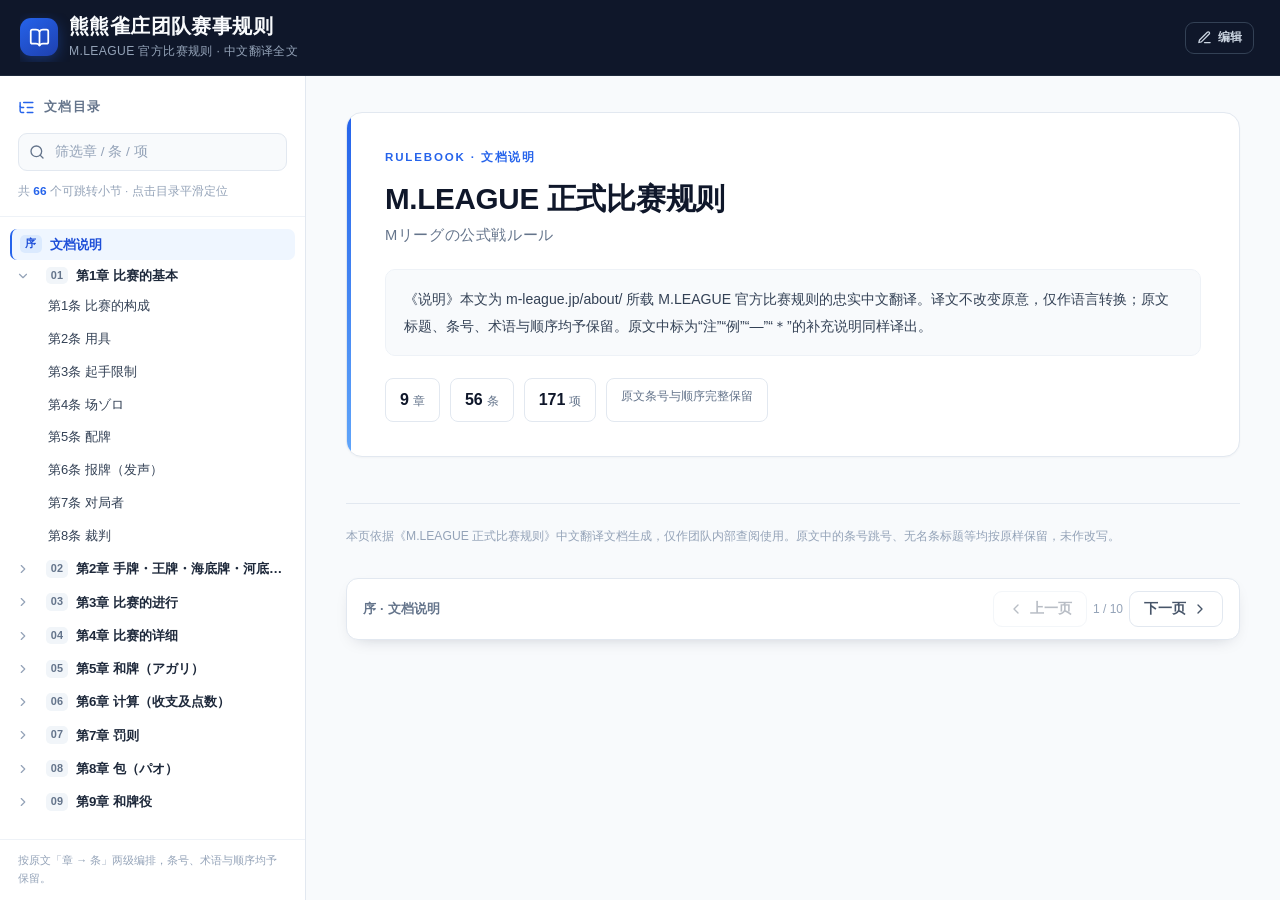
==== commit 4d2168ff: "目录展开动效：就地展开 + 子项错峰滑入 + 按压回弹 - 显式像素高度过渡（展开 240ms 缓出 / 收起 200ms 缓入），结束交还 height:auto - 子项 opacity+tran" ====
--- a/public/index.html
+++ b/public/index.html
@@ -166,7 +166,8 @@
 .toc-link{
   flex:1;min-width:0;display:flex;align-items:center;gap:8px;
   padding:6px 8px;border-radius:7px;color:var(--body);font-size:.83rem;line-height:1.45;
-  border-left:2px solid transparent;transition:background .18s,color .18s,border-color .18s;
+  border-left:2px solid transparent;
+  transition:background .18s,color .18s,border-color .18s,transform .16s cubic-bezier(.34,1.56,.64,1);
 }
 .toc-link:hover{background:var(--surface-2);color:var(--accent-dark)}
 .toc-label{overflow:hidden;text-overflow:ellipsis;white-space:nowrap}
@@ -185,6 +186,34 @@
 .toc-children .toc-level-2{gap:0}
 .toc-children .toc-level-2>.toc-link{border-left-color:transparent;padding-left:12px}
 .toc-level-2>.toc-link{font-size:.81rem;color:var(--body)}
+/* ---------- 目录展开动效：就地展开 + 子项错峰滑入 ---------- */
+/* auto 高度无法过渡，用 grid-template-rows 0fr → 1fr；hidden 时靠 visibility 保持可测高度 */
+/* 高度过渡用显式高度（JS 测量后写内联 height），比 grid-template-rows 在
+   隐藏元素上更可靠；overflow:hidden 保证收起时内容不溢出 */
+.toc-group>.toc-children{
+  overflow:hidden;height:0;
+  transition:height .24s cubic-bezier(.16,1,.3,1);
+}
+/* 动画结束后清空内联高度，靠 .is-open 保持自适应高度（不能回落成 height:0） */
+.toc-group>.toc-children.is-open{height:auto;transition:height .24s cubic-bezier(.16,1,.3,1)}
+.toc-group>.toc-children.is-closed{
+  visibility:hidden;
+  transition:height .2s cubic-bezier(.4,0,1,1),visibility 0s linear .2s;
+}
+.toc-children>.toc-group{opacity:1;transform:translateY(0);
+  transition:opacity .2s ease,transform .24s cubic-bezier(.16,1,.3,1);}
+.toc-children.is-closed>.toc-group{opacity:0;transform:translateY(-6px)}
+/* 错峰：每项延迟 18ms，第 6 项起封顶，避免长章节展开过慢 */
+.toc-group>.toc-children.is-open>.toc-group:nth-child(1){transition-delay:0ms}
+.toc-group>.toc-children.is-open>.toc-group:nth-child(2){transition-delay:18ms}
+.toc-group>.toc-children.is-open>.toc-group:nth-child(3){transition-delay:36ms}
+.toc-group>.toc-children.is-open>.toc-group:nth-child(4){transition-delay:54ms}
+.toc-group>.toc-children.is-open>.toc-group:nth-child(5){transition-delay:72ms}
+.toc-group>.toc-children.is-open>.toc-group:nth-child(n+6){transition-delay:80ms}
+.toc-link:active{transform:scale(.97)}
+@media (prefers-reduced-motion: reduce){
+  .toc-group>.toc-children,.toc-children>.toc-group{transition-duration:.01ms !important;transition-delay:0ms !important}
+}
 /* 三级项已从目录移除（2026-11-07）；以下样式保留为空占位不影响渲染 */
 .toc-level-3{display:none}
 .toc-link.is-active{
@@ -1856,12 +1885,62 @@
 
   function headerHeight(){ return parseFloat(getComputedStyle(document.documentElement).getPropertyValue('--header-h')) || 76; }
 
-  function setExpanded(id, open){
+  // 目录就地展开动效：grid-template-rows 0fr ⇄ 1fr + 子项错峰滑入
+  // [hidden] 与 grid 布局互斥（隐藏元素不参与行高计算，过渡会直接跳到终值），
+  // 因此隐藏态改用 .is-closed（grid 行高 0 + visibility:hidden），元素始终参与布局。
+  var collapseTimers = new WeakMap();
+  function setExpanded(id, open, animate){
     var box = document.getElementById(id);
     if (!box) return;
-    box.hidden = !open;
     var btn = toc.querySelector('.toc-toggle[aria-controls="' + id + '"]');
     if (btn) btn.setAttribute('aria-expanded', open ? 'true' : 'false');
+    var t = collapseTimers.get(box);
+    if (t) { clearTimeout(t); collapseTimers.delete(box); }
+    var instant = !animate || reduceMotion.matches;
+    var isOpen = box.classList.contains('is-open');
+
+    if (open){
+      box.hidden = false;
+      if (isOpen && !box.classList.contains('is-closed')){
+        box.style.height = '';
+        return;
+      }
+      if (instant){
+        box.style.height = '';
+        box.classList.remove('is-closed');
+        box.classList.add('is-open');
+        return;
+      }
+      box.classList.remove('is-closed');
+      box.classList.add('is-open');
+      box.style.height = 'auto';
+      var target = box.scrollHeight;
+      box.style.height = '0px';
+      void box.offsetHeight;
+      box.style.height = target + 'px';
+      collapseTimers.set(box, setTimeout(function(){
+        box.style.height = '';
+        collapseTimers.delete(box);
+      }, 260));
+    } else {
+      if (!isOpen && box.classList.contains('is-closed')) return;
+      if (instant){
+        box.style.height = '';
+        box.classList.remove('is-open');
+        box.classList.add('is-closed');
+        return;
+      }
+      var cur = box.scrollHeight;
+      box.style.height = cur + 'px';
+      void box.offsetHeight;
+      box.classList.remove('is-open');
+      box.classList.add('is-closed');
+      box.style.height = '0px';
+      collapseTimers.set(box, setTimeout(function(){
+        box.style.height = '';
+        collapseTimers.delete(box);
+      }, 220));
+    }
   }
 
   function resetExpansion(){
@@ -2091,7 +2170,8 @@
     var toggle = e.target.closest('.toc-toggle');
     if (toggle && !toggle.classList.contains('empty')){
       var box = document.getElementById(toggle.getAttribute('aria-controls'));
-      if (box) setExpanded(box.id, box.hidden);
+      // 以 is-closed 类判定当前是否收起（不再依赖 hidden 属性），并开启动画
+      if (box) setExpanded(box.id, box.classList.contains('is-closed'), true);
       return;
     }
     var link = e.target.closest('.toc-link');
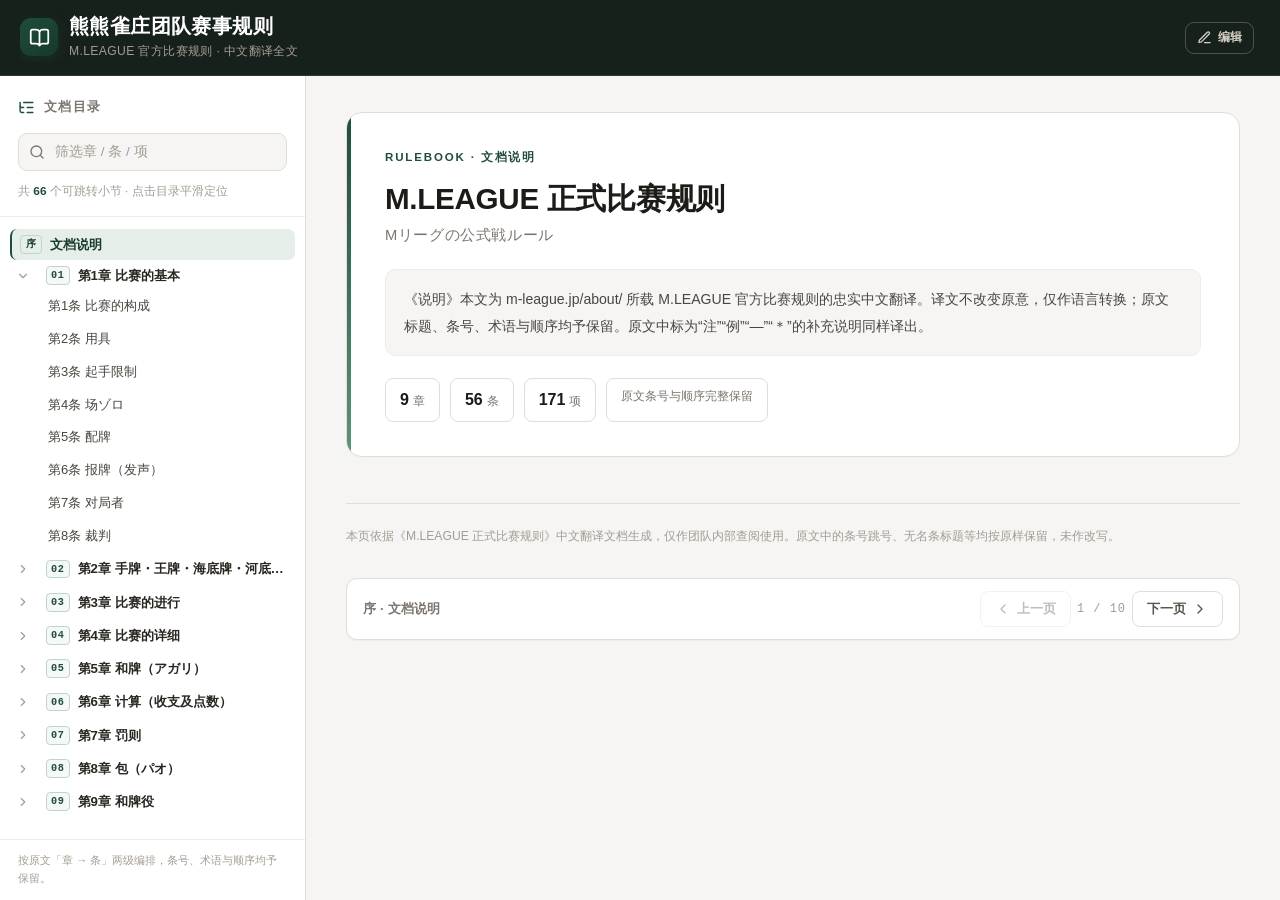
==== commit f97e73f0: "改用墨绿编辑版配色：暖灰纸底 + 墨绿强调，正文阅读列收窄居中 - 全站从蓝白配色换成暖灰纸感底色 + 墨绿强调 (#1F4D3A) - 章条号、目录编号、分页页码改用等宽字体 + 字距，提升信息密度" ====
--- a/public/index.html
+++ b/public/index.html
@@ -10,33 +10,35 @@
 :root{
   --header-h:76px;
   --sidebar-w:306px;
-  --ink:#0F172A;
-  --text:#1E293B;
-  --body:#334155;
-  --muted:#64748B;
-  --muted-2:#94A3B8;
-  --muted-3:#CBD5E1;
-  --line:#E2E8F0;
-  --line-soft:#EEF2F7;
-  --bg:#F8FAFC;
+  /* 编辑级纸感配色：暖灰底 + 砖红强调（来自「视频库」参考页） */
+  --ink:#1C1B18;
+  --text:#2A2721;
+  --body:#4A463F;
+  --muted:#7B756C;
+  --muted-2:#A39C92;
+  --muted-3:#D5CFC6;
+  --line:#E2DED7;
+  --line-soft:#EFECE7;
+  --bg:#F6F5F3;
   --surface:#FFFFFF;
-  --surface-2:#F1F5F9;
-  --surface-3:#DBEAFE;
-  --row-even:#FAFCFF;
-  --accent:#2563EB;
-  --accent-dark:#1D4ED8;
-  --accent-soft:#EFF6FF;
-  --accent-soft-2:#BFDBFE;
-  --on-header:#F8FAFC;
-  --border-header:#1E293B;
-  --border-header-2:#334155;
-  --body-2:#475569;
-  --example-line:#D97706;
-  --example-bg:#FFFBEB;
-  --note-foot-bg:#F5F9FF;
-  --mk-men:#059669;
-  --mk-open:#D97706;
-  --font:"Inter","PingFang SC","Hiragino Sans GB","Microsoft YaHei","Noto Sans CJK SC",-apple-system,BlinkMacSystemFont,"Segoe UI",sans-serif;
+  --surface-2:#FAF9F7;
+  --surface-3:#E6EEE9;
+  --row-even:#FCFBF9;
+  --accent:#1F4D3A;
+  --accent-dark:#16392B;
+  --accent-soft:#E6EEE9;
+  --accent-soft-2:#BFD5C8;
+  --on-header:#FFFFFF;
+  --border-header:rgba(255,255,255,.14);
+  --border-header-2:rgba(255,255,255,.22);
+  --body-2:#5A554D;
+  --example-line:#1F4D3A;
+  --example-bg:#FBF7F4;
+  --note-foot-bg:#FAF9F7;
+  --mk-men:#4E8A64;
+  --mk-open:#A87828;
+  --mono:ui-monospace,SFMono-Regular,Menlo,Consolas,"Liberation Mono",monospace;
+  --font:-apple-system,BlinkMacSystemFont,"PingFang SC","Microsoft YaHei","Hiragino Sans GB","Source Han Sans SC",sans-serif;
 }
 *,*::before,*::after{box-sizing:border-box}
 [hidden]{display:none !important}
@@ -63,7 +65,7 @@
 /* ---------- header ---------- */
 .site-header{
   position:fixed;inset:0 0 auto 0;height:var(--header-h);z-index:50;
-  background:var(--ink);color:var(--on-header);border-bottom:1px solid var(--border-header);
+  background:#17211C;color:var(--on-header);border-bottom:1px solid rgba(255,255,255,.10);
 }
 .header-inner{
   height:100%;display:flex;align-items:center;gap:14px;
@@ -72,7 +74,7 @@
 .brand{display:flex;align-items:center;gap:11px;min-width:0;flex:1 1 auto;overflow:hidden}
 .brand-mark{
   width:38px;height:38px;border-radius:11px;display:grid;place-items:center;flex:none;
-  background:linear-gradient(145deg,#2563EB,#1E40AF);color:#fff;box-shadow:0 4px 14px rgba(37,99,235,.35);
+  background:linear-gradient(145deg,#1F4D3A,#16392B);color:#fff;box-shadow:0 4px 14px rgba(31,77,58,.30);
 }.brand-mark .icon{width:21px;height:21px}
 .brand-text{min-width:0}
 .brand-text h1{
@@ -81,7 +83,7 @@
 }
 .brand-text p{margin:2px 0 0;font-size:.76rem;color:var(--muted-2);letter-spacing:.03em;white-space:nowrap;overflow:hidden;text-overflow:ellipsis}
 .header-meta{margin-left:auto;display:flex;gap:8px;align-items:center;flex:none}
-.progress{position:absolute;left:0;bottom:-1px;height:2px;width:0;background:linear-gradient(90deg,#3B82F6,#60A5FA);transition:width .08s linear}
+.progress{position:absolute;left:0;bottom:-1px;height:2px;width:0;background:linear-gradient(90deg,#1F4D3A,#5E9479);transition:width .08s linear}
 .icon-btn{
   width:38px;height:38px;display:grid;place-items:center;border-radius:9px;
   border:1px solid var(--border-header-2);color:var(--muted-3);transition:background .2s,color .2s,border-color .2s;
@@ -228,13 +230,13 @@
 
 /* ---------- main ---------- */
 .main{margin-left:var(--sidebar-w);min-height:calc(100vh - var(--header-h))}
-.doc{max-width:1120px;margin:0 auto;padding:38px 44px 100px}
+.doc{max-width:1180px;margin:0 auto;padding:38px 40px 100px}
 .front{
   background:var(--surface);border:1px solid var(--line);border-radius:16px;
   padding:34px 38px;margin-bottom:46px;box-shadow:0 1px 2px rgba(15,23,42,.03);
   position:relative;overflow:hidden;
 }
-.front::before{content:"";position:absolute;left:0;top:0;bottom:0;width:4px;background:linear-gradient(180deg,#2563EB,#60A5FA)}
+.front::before{content:"";position:absolute;left:0;top:0;bottom:0;width:4px;background:linear-gradient(180deg,#1F4D3A,#5E9479)}
 .front-kicker{font-size:.72rem;font-weight:700;letter-spacing:.16em;color:var(--accent);text-transform:uppercase}
 .front h2{margin:12px 0 4px;font-size:1.85rem;line-height:1.35;font-weight:700;color:var(--ink);letter-spacing:-.01em}
 .front-ja{margin:0;font-size:.92rem;color:var(--muted);letter-spacing:.04em}
@@ -272,6 +274,11 @@
   content:"本节分项";display:block;padding:7px 14px;background:var(--surface-2);
   font-size:.69rem;font-weight:700;letter-spacing:.12em;color:var(--muted);border-bottom:1px solid var(--line);
 }
+/* 「本节分项」小标题：默认隐藏，仅在编辑模式下显示 */
+/* 「本节分项」条：默认隐藏，仅在编辑模式 / 手动开启时显示 */
+/* 「本节分项」整块（标题 + 第1项/第2项…）：默认隐藏，仅编辑模式下可见 */
+.item-stack{display:none}
+:root[data-editing]:not(.xq-items-off) .item-stack{display:block}
 .item-stack h4{
   margin:0;padding:8px 14px;font-size:.84rem;font-weight:600;line-height:1.6;color:var(--body-2);
   border-bottom:1px solid var(--line-soft);scroll-margin-top:calc(var(--header-h) + 22px);
@@ -510,6 +517,77 @@
   .table-wrap{overflow:visible}
   a[href^="#"]::after{content:""}
 }
+
+/* ===== 编辑级排版细化（参考「视频库」页的做法） ===== */
+/* 1. 等宽小字标签：章节/条号/统计一律走 mono + 字距，信息密度高又不吵 */
+.chapter-eyebrow,.article-badge,.toc-num,.pager-count,.pill{
+  font-family:var(--mono);letter-spacing:.08em;text-transform:uppercase;
+}
+.chapter-eyebrow{font-size:.68rem;letter-spacing:.16em;font-weight:600}
+.article-badge{
+  font-size:.68rem;letter-spacing:.06em;border:1px solid var(--accent-soft-2);
+  background:#F4F8F6;color:var(--accent);border-radius:5px;padding:3px 7px;font-weight:600;
+}
+.toc-num{font-size:.64rem;letter-spacing:.06em;border:1px solid var(--accent-soft-2);background:#F4F8F6;color:var(--accent);border-radius:4px}
+/* 2. 卡片：极浅描边 + 悬停浮起；位移和阴影同源，不做发光 */
+.item-stack,.front,.note,.example,.table-wrap{
+  border-color:var(--line);
+  box-shadow:0 1px 0 rgba(30,26,20,.02);
+}
+.item-stack{border-radius:11px}
+.item-stack::before{
+  font-family:var(--mono);letter-spacing:.14em;text-transform:uppercase;
+  font-size:.64rem;color:var(--muted);background:var(--surface-2);
+}
+.item-stack h4{font-size:.855rem;line-height:1.7;color:var(--body-2)}
+.item-stack h4::before{background:var(--accent-soft-2)}
+/* 3. 表格：表头走 mono 小字，行分隔线更细 */
+th{font-family:var(--mono);letter-spacing:.06em;text-transform:uppercase;font-size:.68rem!important;color:var(--muted)}
+th,td{padding:9px 13px}
+td{border-color:var(--line-soft)}
+/* 4. 正文：行高收紧到 1.9，段落间距对齐参考页节奏 */
+.para,.bullet,.subitem,.pre-line,.table-caption{line-height:1.9}
+.chapter-title{letter-spacing:-.015em;font-weight:680}
+.article-head h3{font-weight:660;letter-spacing:-.01em}
+/* 5. 目录：悬停只改底色与轻微右移，不做缩放，避免长列表抖动 */
+.toc-link{transition:background .15s,color .15s,border-color .15s,padding-left .18s}
+.toc-link:hover{padding-left:2px}
+.toc-link.is-active{border-left-color:var(--accent)}
+/* 6. 分页条：白底 + 细边，去掉大圆角的「气泡感」 */
+.pager{border-radius:11px;box-shadow:0 1px 0 rgba(30,26,20,.03)}
+.pager-btn{border-radius:8px;font-size:.82rem}
+.pager-btn:active{transform:scale(.985)}
+/* 7. 页内 chips：pill 化，与参考页 chips 同一套 */
+.page-sections a,.page-sections .chip{border-radius:99px}
+/* 8. 顶栏按钮去蓝，跟随砖红强调 */
+.edit-toggle.is-on{background:var(--accent);border-color:var(--accent)}
+.theme-toggle,.icon-btn{color:rgba(255,255,255,.86)}
+.icon-btn:hover{background:rgba(255,255,255,.12)}
+/* 9. 滚动条：细、低对比 */
+*{scrollbar-width:thin;scrollbar-color:var(--muted-3) transparent}
+::-webkit-scrollbar{width:10px;height:10px}
+::-webkit-scrollbar-thumb{background:var(--muted-3);border-radius:99px;border:3px solid var(--bg)}
+::-webkit-scrollbar-track{background:transparent}
+/* 10. 选中文字：砖红淡底 */
+::selection{background:var(--accent-soft);color:var(--ink)}
+/* 11. 减动效：把参考页那条规则补全到本页 */
+@media (prefers-reduced-motion:reduce){
+  html{scroll-behavior:auto}
+  *,*::before,*::after{transition-duration:.01ms!important;animation-duration:.01ms!important;animation-iteration-count:1!important}
+}
+
+/* 12. 阅读行宽：参考页用 58ch 限制 .lede / 正文，这里给到正文容器 */
+/* 正文限宽后让文字块在同一列内左对齐（不居中，避免与标题错位） */
+.doc{--measure:76ch}
+/* 正文所在的 .article 统一收窄到阅读宽度，标题与正文保持同一条左基线 */
+.doc > .page > .article{max-width:var(--measure);margin-left:auto;margin-right:auto}
+/* 整章头与分页条仍占满，避免视觉断裂 */
+.doc > .page > .chapter-head{max-width:var(--measure);margin-left:auto;margin-right:auto}
+/* 13. 正文微调：字号 15.5px、段落间距对齐参考页 1.65 的紧凑感 */
+.doc{font-size:15.5px}
+.para{margin:0 0 13px}
+.article-head{margin-bottom:14px}
+.chapter-head{margin-bottom:18px}
 </style>
 </head>
 <body>
@@ -915,6 +993,7 @@
   <span class="editbar-hint">编辑模式 · 点击正文文字即可修改，改动自动保存在本浏览器</span>
   <span class="editbar-spacer"></span>
   <button class="editbar-btn" id="editSave" type="button"><svg class="icon" viewBox="0 0 24 24" fill="none" stroke="currentColor" stroke-width="2" stroke-linecap="round" stroke-linejoin="round" aria-hidden="true"><path d="M19 21H5a2 2 0 0 1-2-2V5a2 2 0 0 1 2-2h11l5 5v11a2 2 0 0 1-2 2z"/><path d="M17 21v-8H7v8"/><path d="M7 3v5h8"/></svg><span id="editSaveLabel">保存</span></button>
+  <button class="editbar-btn" id="editItems" type="button" aria-pressed="true"><svg class="icon" viewBox="0 0 24 24" fill="none" stroke="currentColor" stroke-width="2" stroke-linecap="round" stroke-linejoin="round" aria-hidden="true"><path d="M8 6h13M8 12h13M8 18h13"/><path d="M3 6h.01M3 12h.01M3 18h.01"/></svg><span id="editItemsLabel">隐藏分项列表</span></button>
   <button class="editbar-btn primary" id="editExport" type="button"><svg class="icon" viewBox="0 0 24 24" fill="none" stroke="currentColor" stroke-width="2" stroke-linecap="round" stroke-linejoin="round" aria-hidden="true"><path d="M21 15v4a2 2 0 0 1-2 2H5a2 2 0 0 1-2-2v-4"/><path d="M7 10l5 5 5-5"/><path d="M12 15V3"/></svg>导出 HTML</button>
   <button class="editbar-btn" id="editDone" type="button">完成</button>
 </div>
@@ -2323,7 +2402,25 @@
   var editSave = document.getElementById('editSave');
   var editExport = document.getElementById('editExport');
   var editDone = document.getElementById('editDone');
+  var editItems = document.getElementById('editItems');
+  var editItemsLabel = document.getElementById('editItemsLabel');
   var editing = false;
+
+  // 「本节分项」小标题的显示偏好：默认隐藏，可记住用户选择
+  var ITEMS_KEY = 'xq-items';
+  function itemsOn(){
+    if (!document.documentElement.hasAttribute('data-editing')) return false;
+    try { return localStorage.getItem(ITEMS_KEY) !== '0'; } catch(e){ return true; }
+  }
+  function renderItems(){
+    var on = itemsOn();
+    document.documentElement.classList.toggle('xq-items-off', !on);
+    if (editItems){
+      editItems.setAttribute('aria-pressed', String(on));
+      editItems.classList.toggle('is-on', on);
+    }
+    if (editItemsLabel) editItemsLabel.textContent = on ? '隐藏分项列表' : '显示分项列表';
+  }
 
   // 读入之前保存的编辑内容；每个可编辑节点必须有「稳定 id」
   // 稳定 key 依赖：所属 section（.article/.front/.chapter）内最近的「条/章」锚点 + 类名 + 该类序号，
@@ -2396,7 +2493,10 @@
       if (lb) lb.textContent = on ? '编辑中' : '编辑';
     }
     if (editbar) editbar.hidden = !on;
-  }
+    renderItems();
+  }
+
+  renderItems();
 
   // 编辑内容时自动保存（防抖）
   var editSaveTimer = null;
@@ -2424,6 +2524,7 @@
     var tg = clone.querySelector('.edit-toggle');
     if (tg) tg.parentNode.removeChild(tg);
     clone.removeAttribute('data-editing');
+    clone.classList.remove('xq-items-off');
     var html = '<!DOCTYPE html>\n' + clone.outerHTML;
     var blob = new Blob([html], {type: 'text/html;charset=utf-8'});
     var url = URL.createObjectURL(blob);
@@ -2478,6 +2579,13 @@
   if (editExport){
     editExport.addEventListener('click', exportHtml);
   }
+  if (editItems){
+    editItems.addEventListener('click', function(){
+      var next = !itemsOn();
+      try { localStorage.setItem(ITEMS_KEY, next ? '1' : '0'); } catch(e){}
+      renderItems();
+    });
+  }
 
   // 编辑内容变化自动保存
   if (document.body){
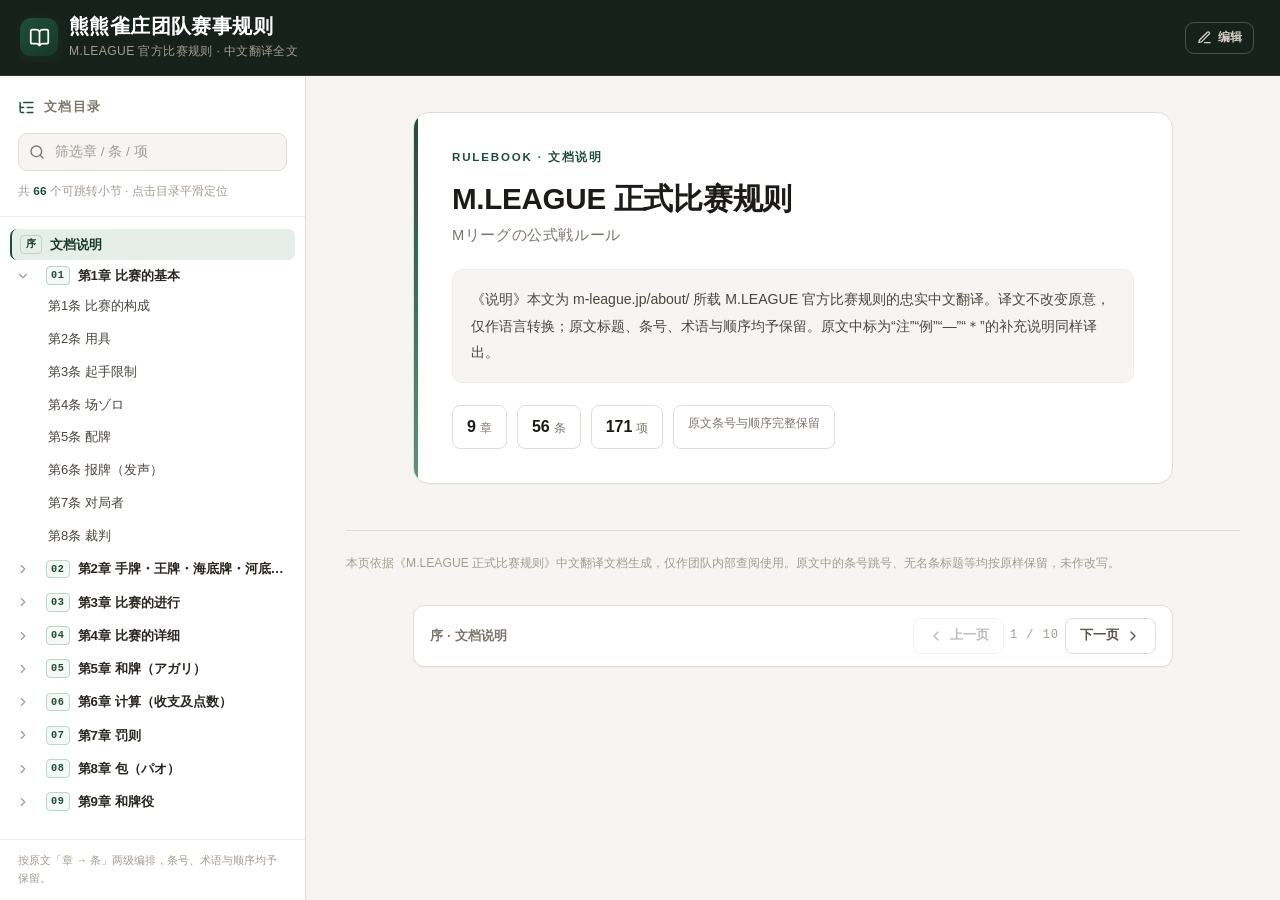
==== commit 51533043: "右侧内容区整体对齐：章节头/正文/说明/分页条统一收窄到同一条基线 - 之前只把 .article 收窄并居中，页脚说明与分页条仍占满 --doc 全宽，形成两套对齐线 - 改为整列统一宽度 --co" ====
--- a/public/index.html
+++ b/public/index.html
@@ -576,13 +576,24 @@
   *,*::before,*::after{transition-duration:.01ms!important;animation-duration:.01ms!important;animation-iteration-count:1!important}
 }
 
-/* 12. 阅读行宽：参考页用 58ch 限制 .lede / 正文，这里给到正文容器 */
-/* 正文限宽后让文字块在同一列内左对齐（不居中，避免与标题错位） */
-.doc{--measure:76ch}
-/* 正文所在的 .article 统一收窄到阅读宽度，标题与正文保持同一条左基线 */
-.doc > .page > .article{max-width:var(--measure);margin-left:auto;margin-right:auto}
-/* 整章头与分页条仍占满，避免视觉断裂 */
-.doc > .page > .chapter-head{max-width:var(--measure);margin-left:auto;margin-right:auto}
+/* 12. 内容列对齐：整列统一收窄并居中，所有块共用同一条左右基线 */
+.doc{--content-w:min(100%,760px)}
+/* 章节头 / 正文 / 说明 / 分页条一律收到同一列宽，不再各占一套宽度 */
+.doc > .chapter-head,
+.doc > .page > .chapter-head,
+.doc > .front,
+.doc > .page > .front,
+.doc > .page > .article,
+.doc > .page > .doc-foot,
+.doc > .pager,
+.doc > .pager-foot{
+  width:var(--content-w);
+  max-width:100%;
+  margin-left:auto;
+  margin-right:auto;
+}
+/* 收窄后正文本身不再单独限宽，避免出现「列中列」 */
+.doc .para,.doc .pre-line,.doc .bullet,.doc .subitem,.doc .table-caption{max-width:none}
 /* 13. 正文微调：字号 15.5px、段落间距对齐参考页 1.65 的紧凑感 */
 .doc{font-size:15.5px}
 .para{margin:0 0 13px}
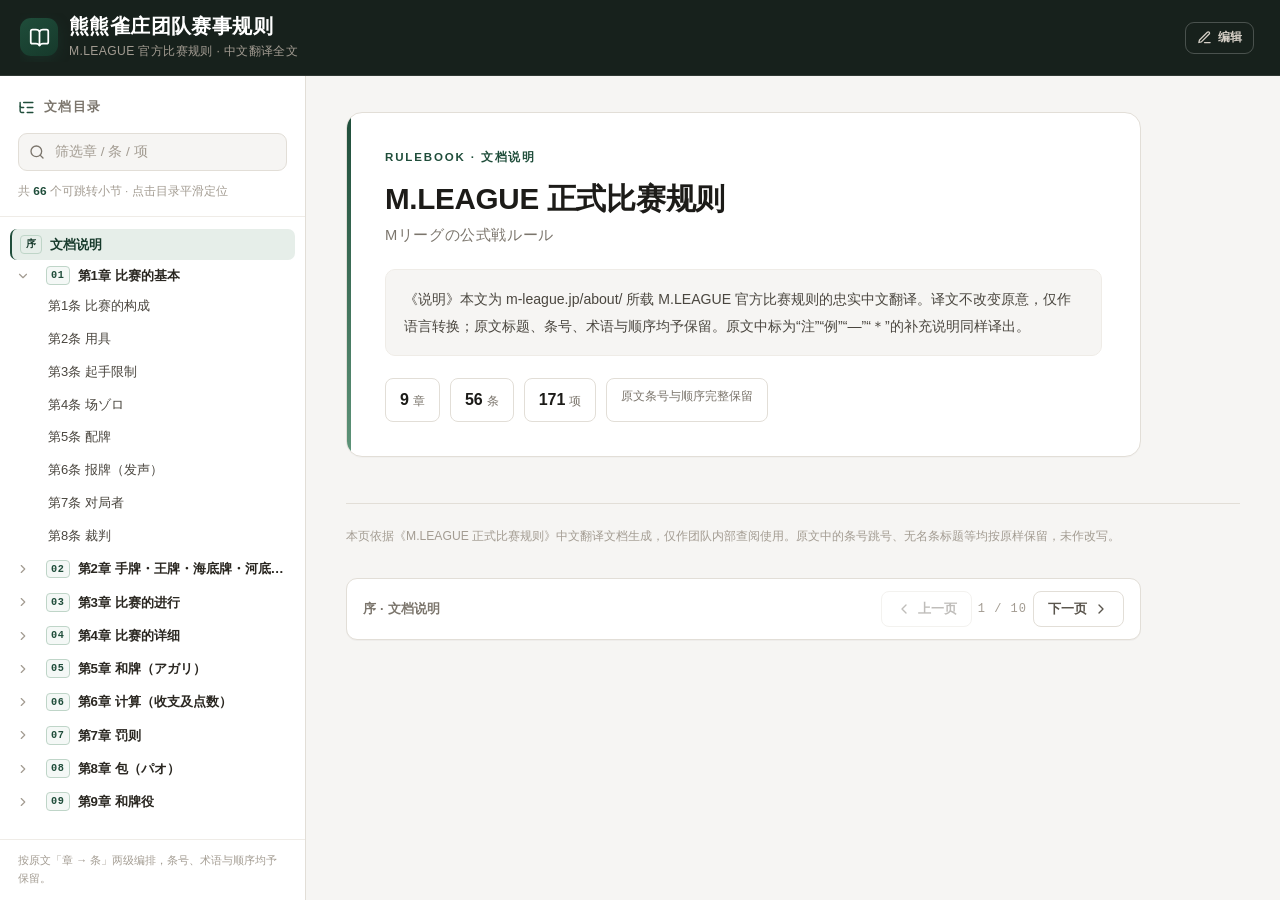
==== commit 34a81189: "内容列改为左对齐起排，移除章节下方小节跳转按钮 - 之前内容列是居中（左右留白相等），改为左侧固定留白起排、右侧留白同值 - --content-pad 在 >=1024 取 clamp(20px,7" ====
--- a/public/index.html
+++ b/public/index.html
@@ -230,7 +230,7 @@
 
 /* ---------- main ---------- */
 .main{margin-left:var(--sidebar-w);min-height:calc(100vh - var(--header-h))}
-.doc{max-width:1180px;margin:0 auto;padding:38px 40px 100px}
+.doc{max-width:none;margin:0;padding:38px var(--content-pad) 100px}
 .front{
   background:var(--surface);border:1px solid var(--line);border-radius:16px;
   padding:34px 38px;margin-bottom:46px;box-shadow:0 1px 2px rgba(15,23,42,.03);
@@ -454,18 +454,11 @@
 .chapter{margin-bottom:0}
 
 /* 页内小节导航 chips */
-.page-sections{display:flex;flex-wrap:wrap;gap:7px;margin:0 0 22px;scroll-margin-top:calc(var(--header-h) + var(--pager-h) + 14px)}
-.page-sections a{
   display:inline-flex;align-items:center;gap:5px;padding:6px 11px;border-radius:999px;
   border:1px solid var(--line);background:var(--surface);color:var(--body-2);
   font-size:.78rem;font-weight:600;text-decoration:none;
   transition:background .16s,color .16s,border-color .16s,transform .1s;
 }
-.page-sections a:hover{background:var(--accent-soft);color:var(--accent-dark);border-color:var(--accent-soft-2);text-decoration:none}
-.page-sections a:active{transform:scale(.97)}
-.page-sections a.is-current{background:var(--accent);border-color:var(--accent);color:#fff}
-.page-sections .ps-num{opacity:.62;font-variant-numeric:tabular-nums;margin-right:4px}
-.page-sections a.is-current .ps-num{opacity:.85}
 
 /* 阅读位置记忆提示 */
 .resume-toast{
@@ -491,8 +484,6 @@
   .pager{top:calc(var(--header-h) + 8px);padding:10px 12px;margin-bottom:20px;border-radius:10px;gap:8px}
   .pager-btn{height:34px;padding:0 12px;font-size:.8rem}
   .pager-jump select{height:34px;font-size:.8rem}
-  .page-sections{gap:6px;margin-bottom:18px}
-  .page-sections a{padding:5px 10px;font-size:.75rem}
   .resume-toast{left:12px;right:12px;bottom:12px;transform:translateY(14px);max-width:none;justify-content:space-between}
   .resume-toast.show{transform:translateY(0)}
 }
@@ -558,7 +549,6 @@
 .pager-btn{border-radius:8px;font-size:.82rem}
 .pager-btn:active{transform:scale(.985)}
 /* 7. 页内 chips：pill 化，与参考页 chips 同一套 */
-.page-sections a,.page-sections .chip{border-radius:99px}
 /* 8. 顶栏按钮去蓝，跟随砖红强调 */
 .edit-toggle.is-on{background:var(--accent);border-color:var(--accent)}
 .theme-toggle,.icon-btn{color:rgba(255,255,255,.86)}
@@ -577,7 +567,11 @@
 }
 
 /* 12. 内容列对齐：整列统一收窄并居中，所有块共用同一条左右基线 */
-.doc{--content-w:min(100%,760px)}
+/* 内容列：左侧固定留白起排，右侧留白同值；不做居中，避免两侧留白不等 */
+/* 默认（<1024 抽屉布局）：侧栏不占宽度，正文列即「视口 - 两侧留白」 */
+.doc{--content-pad:clamp(18px,5vw,40px);--content-w:min(100%,max(0px,calc(100vw - var(--content-pad) * 2)))}
+/* ≥1024 固定侧栏：再扣掉侧栏宽度 */
+@media (min-width:1024px){ .doc{--content-pad:clamp(20px,7vw,100px);--content-w:min(100%,1040px,max(0px,calc(100vw - var(--sidebar-w) - var(--content-pad) * 2)))} }
 /* 章节头 / 正文 / 说明 / 分页条一律收到同一列宽，不再各占一套宽度 */
 .doc > .chapter-head,
 .doc > .page > .chapter-head,
@@ -589,7 +583,7 @@
 .doc > .pager-foot{
   width:var(--content-w);
   max-width:100%;
-  margin-left:auto;
+  margin-left:0;
   margin-right:auto;
 }
 /* 收窄后正文本身不再单独限宽，避免出现「列中列」 */
@@ -1876,55 +1870,9 @@
     progressBar.style.width = (totalPages > 1 ? (currentPage / (totalPages - 1)) * 100 : 0) + '%';
   }
 
-  // ---------- 页内小节导航（chips） ----------
-  var sectionHost = {};
-
-  function buildSectionNav(pageIndex){
-    var pg = pages[pageIndex];
-    if (!pg) return;
-    var old = pg.querySelector('.page-sections');
-    if (old) old.remove();
-    var firstHead = pg.querySelector('.chapter-head');
-    var heads = Array.prototype.slice.call(pg.querySelectorAll('.article-head'));
-    var nav = document.createElement('nav');
-    nav.className = 'page-sections';
-    nav.setAttribute('aria-label', pageTitle(pageIndex) + ' · 小节导航');
-    heads.forEach(function(head){
-      if (head.hasAttribute('data-unnamed')) return;
-      var badge = head.querySelector('.article-badge');
-      var title = head.querySelector('h3[data-anchor]');
-      if (!title) return;
-      var a = document.createElement('a');
-      a.href = '#' + title.id;
-      a.setAttribute('data-chip-target', title.id);
-      if (badge){
-        var s = document.createElement('span');
-        s.className = 'ps-num';
-        s.textContent = badge.textContent.trim();
-        a.appendChild(s);
-      }
-      a.appendChild(document.createTextNode(title.textContent.trim()));
-      nav.appendChild(a);
-    });
-    if (!nav.children.length) return;
-    if (firstHead && firstHead.nextElementSibling) pg.insertBefore(nav, firstHead.nextElementSibling);
-    else pg.insertBefore(nav, firstHead || pg.firstChild);
-    sectionHost[pageIndex] = nav;
-    syncSectionNav();
-  }
-
-  function syncSectionNav(){
-    var nav = sectionHost[currentPage];
-    if (!nav) return;
-    Array.prototype.forEach.call(nav.children, function(a){
-      a.classList.toggle('is-current', a.getAttribute('data-chip-target') === activeId);
-    });
-  }
-
-  function refreshSectionNav(){
-    // 只在需要时构建，避免频繁 DOM 操作
-    if (!sectionHost[currentPage]) buildSectionNav(currentPage);
-  }
+  // ---------- 页内小节导航（chips）已移除 ----------
+  function syncSectionNav(){}
+  function refreshSectionNav(){}
 
   function goToPage(n, opts){
     opts = opts || {};
@@ -2206,22 +2154,6 @@
   }, {passive:true});
   window.addEventListener('resize', function(){ syncInert(); onScroll(); });
 
-  // 页内小节 chips 点击（事件委托，避免为每页重复绑定）
-  document.addEventListener('click', function(e){
-    var a = e.target.closest('.page-sections a[data-chip-target]');
-    if (!a) return;
-    e.preventDefault();
-    var el = document.getElementById(a.getAttribute('data-chip-target'));
-    if (!el) return;
-    lockSpy(reduceMotion.matches ? 60 : 900);
-    pendingNav = { id: el.id };
-    el.scrollIntoView({behavior: reduceMotion.matches ? 'auto' : 'smooth', block:'start'});
-    if (history.replaceState) history.replaceState(null, '', '#' + el.id);
-    setActive(el.id);
-    posDirty = true;
-    scheduleSavePosition();
-  });
-
   // ---------- URL 同步：随翻阅/滚动更新 hash（不进历史栈） ----------
   function syncHash(){
     if (!activeId || activeId === lastHashId) return;
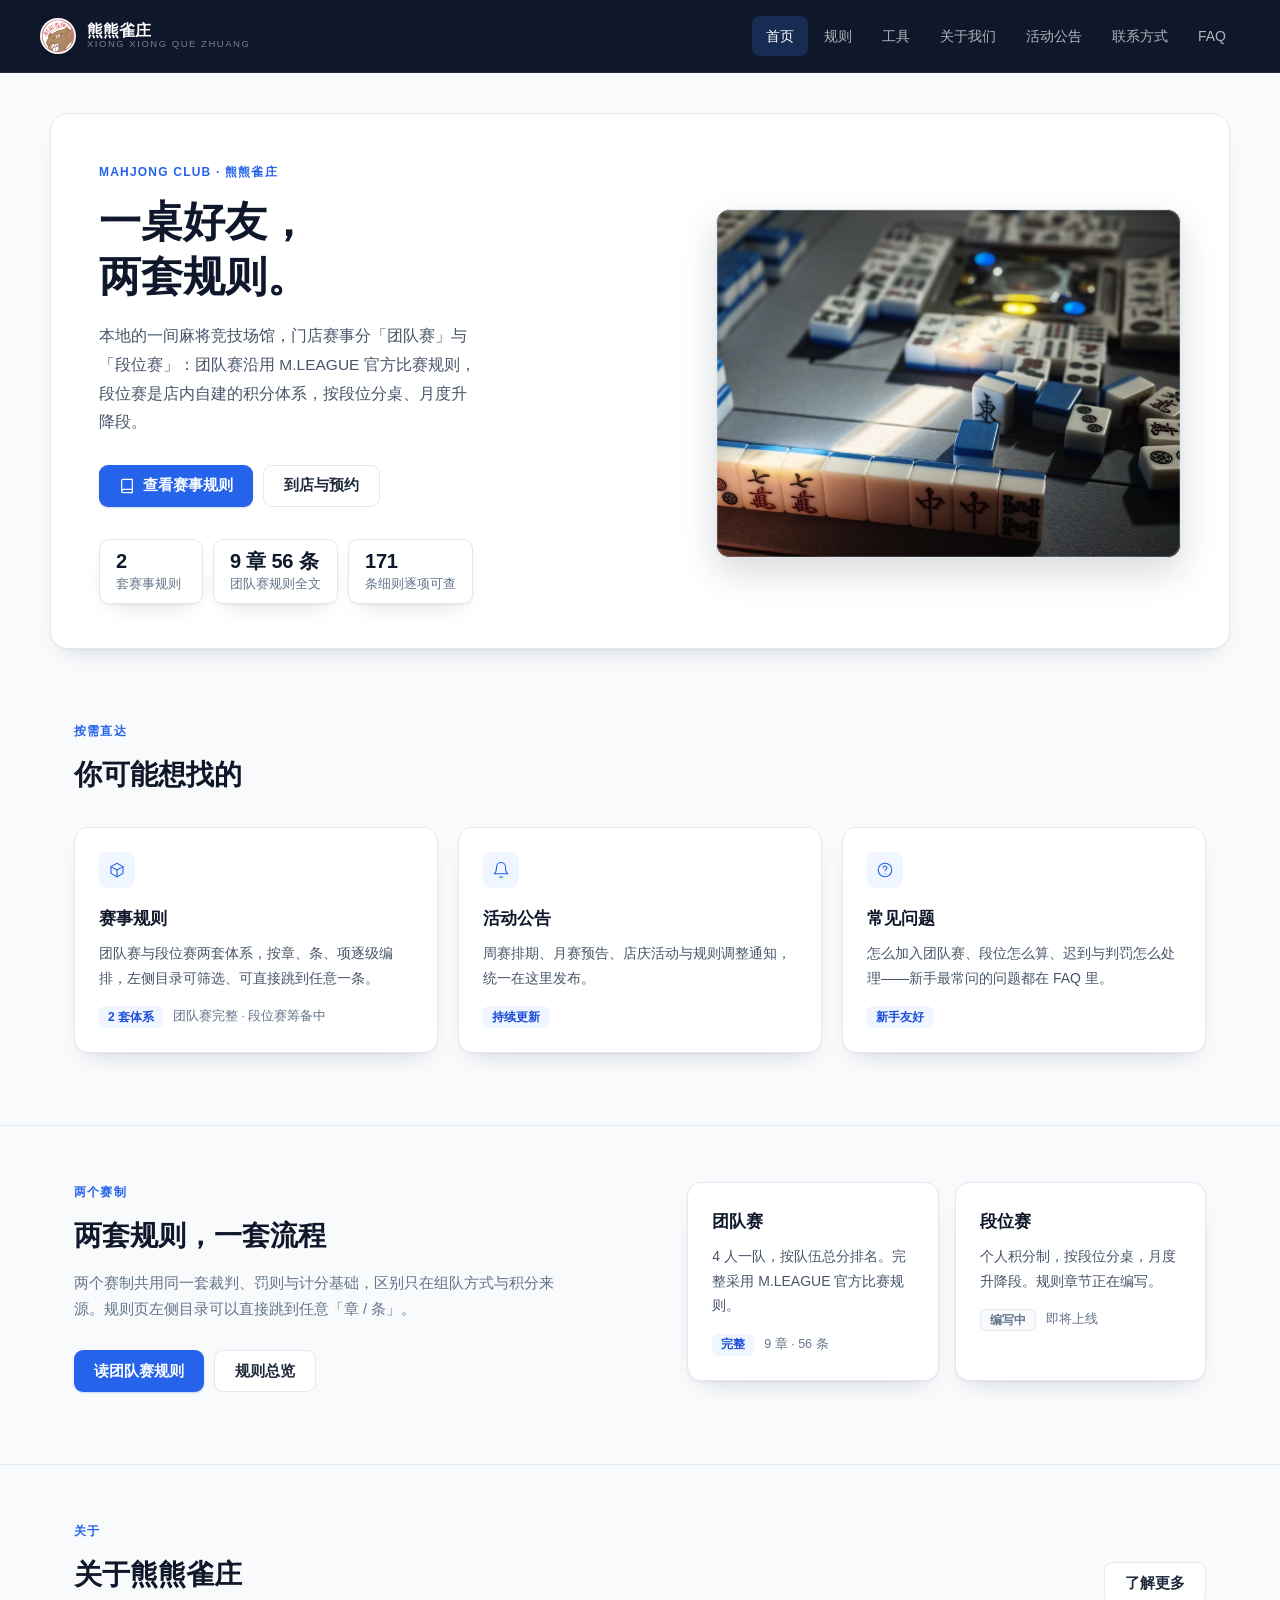
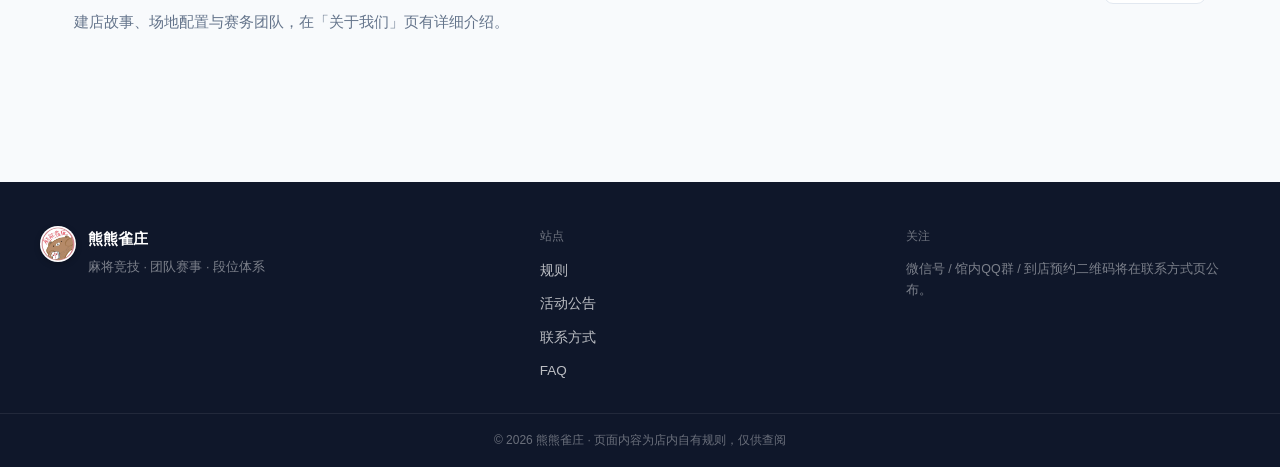
==== commit 478b10ff: "全站页面/工具分页/素材入库：白名单补齐 tools 与图片，新增 README" ====
--- a/public/index.html
+++ b/public/index.html
@@ -4,2542 +4,157 @@
 <meta charset="UTF-8">
 <meta name="viewport" content="width=device-width, initial-scale=1">
 <meta name="color-scheme" content="light">
-<title>熊熊雀庄团队赛事规则 · M.LEAGUE 官方比赛规则</title>
-<meta name="description" content="熊熊雀庄团队赛事规则：M.LEAGUE 官方比赛规则中文翻译全文，按章、条、项层级编排。">
-<style>
-:root{
-  --header-h:76px;
-  --sidebar-w:306px;
-  /* 编辑级纸感配色：暖灰底 + 砖红强调（来自「视频库」参考页） */
-  --ink:#1C1B18;
-  --text:#2A2721;
-  --body:#4A463F;
-  --muted:#7B756C;
-  --muted-2:#A39C92;
-  --muted-3:#D5CFC6;
-  --line:#E2DED7;
-  --line-soft:#EFECE7;
-  --bg:#F6F5F3;
-  --surface:#FFFFFF;
-  --surface-2:#FAF9F7;
-  --surface-3:#E6EEE9;
-  --row-even:#FCFBF9;
-  --accent:#1F4D3A;
-  --accent-dark:#16392B;
-  --accent-soft:#E6EEE9;
-  --accent-soft-2:#BFD5C8;
-  --on-header:#FFFFFF;
-  --border-header:rgba(255,255,255,.14);
-  --border-header-2:rgba(255,255,255,.22);
-  --body-2:#5A554D;
-  --example-line:#1F4D3A;
-  --example-bg:#FBF7F4;
-  --note-foot-bg:#FAF9F7;
-  --mk-men:#4E8A64;
-  --mk-open:#A87828;
-  --mono:ui-monospace,SFMono-Regular,Menlo,Consolas,"Liberation Mono",monospace;
-  --font:-apple-system,BlinkMacSystemFont,"PingFang SC","Microsoft YaHei","Hiragino Sans GB","Source Han Sans SC",sans-serif;
-}
-*,*::before,*::after{box-sizing:border-box}
-[hidden]{display:none !important}
-html{scroll-behavior:smooth}
-body{
-  margin:0;padding-top:var(--header-h);background:var(--bg);color:var(--text);
-  font-family:var(--font);font-size:15px;line-height:1.75;
-  -webkit-font-smoothing:antialiased;text-rendering:optimizeLegibility;
-}
-a{color:inherit;text-decoration:none}
-button{font:inherit;color:inherit;background:none;border:0;cursor:pointer}
-:focus-visible{outline:2px solid var(--accent);outline-offset:2px;border-radius:4px}
-/* 顶部标题区加固：防止长标题在窄屏截断/重叠 */
-.brand{display:flex;align-items:center;gap:11px;min-width:0;flex:1 1 auto}
-.brand-text{min-width:0;flex:1 1 auto}
-.brand-text h1{font-size:1.2rem;letter-spacing:.01em;white-space:nowrap;overflow:hidden;text-overflow:ellipsis;max-width:100%}
-.brand-text p{white-space:nowrap;overflow:hidden;text-overflow:ellipsis;max-width:100%}
-.header-inner{min-width:0;flex-wrap:nowrap}
-.skip-link{position:fixed;top:-60px;left:16px;z-index:99;padding:10px 16px;background:var(--accent);color:#fff;border-radius:0 0 8px 8px;font-weight:600}
-.skip-link:focus{top:0}
-.icon{width:20px;height:20px;flex:none;display:block}
-.icon-sm{width:16px;height:16px}
+<link rel="icon" href="assets/favicon.ico" sizes="any">
+<link rel="icon" type="image/png" href="assets/favicon-32.png" sizes="32x32">
+<link rel="apple-touch-icon" href="assets/favicon-180.png">
+<title>熊熊雀庄 · 首页</title>
+<meta name="description" content="熊熊雀庄：麻将竞技场馆，团队赛事 + 段位赛体系，规则、活动公告与到店预约一站查阅。">
+<!-- shell.css 提供全站配色变量（--accent/--ink 等）与图标按钮样式 -->
+<link rel="stylesheet" href="assets/shell.css?v=9">
+<link rel="stylesheet" href="assets/site.css?v=9">
+<!-- home.css：首页精修规则，只覆盖首页，不影响内页 -->
+<link rel="stylesheet" href="assets/home.css?v=4">
+</head>
+<body class="site-page has-foot">
 
-/* ---------- header ---------- */
-.site-header{
-  position:fixed;inset:0 0 auto 0;height:var(--header-h);z-index:50;
-  background:#17211C;color:var(--on-header);border-bottom:1px solid rgba(255,255,255,.10);
-}
-.header-inner{
-  height:100%;display:flex;align-items:center;gap:14px;
-  padding:0 26px 0 20px;
-}
-.brand{display:flex;align-items:center;gap:11px;min-width:0;flex:1 1 auto;overflow:hidden}
-.brand-mark{
-  width:38px;height:38px;border-radius:11px;display:grid;place-items:center;flex:none;
-  background:linear-gradient(145deg,#1F4D3A,#16392B);color:#fff;box-shadow:0 4px 14px rgba(31,77,58,.30);
-}.brand-mark .icon{width:21px;height:21px}
-.brand-text{min-width:0}
-.brand-text h1{
-  margin:0;font-size:1.28rem;line-height:1.3;font-weight:700;letter-spacing:.02em;
-  white-space:nowrap;overflow:hidden;text-overflow:ellipsis;
-}
-.brand-text p{margin:2px 0 0;font-size:.76rem;color:var(--muted-2);letter-spacing:.03em;white-space:nowrap;overflow:hidden;text-overflow:ellipsis}
-.header-meta{margin-left:auto;display:flex;gap:8px;align-items:center;flex:none}
-.progress{position:absolute;left:0;bottom:-1px;height:2px;width:0;background:linear-gradient(90deg,#1F4D3A,#5E9479);transition:width .08s linear}
-.icon-btn{
-  width:38px;height:38px;display:grid;place-items:center;border-radius:9px;
-  border:1px solid var(--border-header-2);color:var(--muted-3);transition:background .2s,color .2s,border-color .2s;
-}
-.icon-btn:hover{background:var(--border-header);color:#fff;border-color:var(--muted)}
-.menu-toggle{display:none}
+<!-- ===== 全站顶栏 ===== -->
+<header class="site-top">
+  <div class="site-top-inner">
+    <a class="site-brand" href="index.html" aria-label="熊熊雀庄 首页">
+      <span class="site-logo" aria-hidden="true"></span>
+      <span class="site-brand-text"><b>熊熊雀庄</b><i>XIONG XIONG QUE ZHUANG</i></span>
+    </a>
+    <nav class="site-nav" aria-label="站点导航">
+      <a class="site-nav-item is-active" href="index.html">首页</a>
+      <a class="site-nav-item" href="rules/index.html">规则</a>
+      <a class="site-nav-item" href="tools/">工具</a>
+      <a class="site-nav-item" href="about/index.html">关于我们</a>
+      <a class="site-nav-item" href="news/index.html">活动公告</a>
+      <a class="site-nav-item" href="contact/index.html">联系方式</a>
+      <a class="site-nav-item" href="faq/index.html">FAQ</a>
+    </nav>
+    <button class="site-menu-btn" id="siteMenuBtn" type="button" aria-expanded="false" aria-controls="siteNav" aria-label="打开菜单">
+      <svg viewBox="0 0 24 24" fill="none" stroke="currentColor" stroke-width="2" stroke-linecap="round" aria-hidden="true"><path d="M4 6h16"/><path d="M4 12h16"/><path d="M4 18h16"/></svg>
+    </button>
+  </div>
+</header>
 
-/* ---------- 编辑模式 ---------- */
-.edit-toggle{
-  display:inline-flex;align-items:center;gap:6px;height:32px;padding:0 11px;border-radius:9px;
-  border:1px solid var(--border-header-2);color:var(--muted-3);font-size:.78rem;font-weight:600;
-  cursor:pointer;transition:background .2s,color .2s,border-color .2s;white-space:nowrap;
-}
-.edit-toggle .icon{width:15px;height:15px}
-.edit-toggle:hover{background:var(--border-header);color:#fff;border-color:var(--muted)}
-.edit-toggle.is-on{background:var(--accent);color:#fff;border-color:var(--accent)}
+<main id="main">
 
-:root[data-editing] .doc .page [data-edit]{outline:1px dashed var(--accent-soft-2);outline-offset:2px;border-radius:4px;cursor:text}
-:root[data-editing] .doc .page [data-edit]:hover{background:var(--surface-3)}
-:root[data-editing] .doc .page [data-edit]:focus{outline:2px solid var(--accent);background:var(--surface-2)}
-
-.editbar{
-  position:sticky;top:calc(var(--header-h) + 12px);z-index:21;
-  display:flex;align-items:center;gap:8px;flex-wrap:wrap;
-  padding:10px 14px;margin:0 0 22px;background:var(--surface);
-  border:1px solid var(--line);border-radius:12px;
-  box-shadow:0 6px 18px -10px rgba(15,23,42,.28);
-}
-.editbar[hidden]{display:none!important}
-.editbar-hint{font-size:.78rem;color:var(--muted)}
-.editbar-spacer{margin-left:auto}
-.editbar .pager-btn{height:32px;padding:0 12px;font-size:.8rem}
-.editbar-btn{
-  display:inline-flex;align-items:center;gap:6px;height:32px;padding:0 12px;
-  border:1px solid var(--line);border-radius:9px;background:var(--surface);
-  color:var(--body-2);font-size:.8rem;font-weight:600;cursor:pointer;
-  transition:background .18s,color .18s,border-color .18s;
-}
-.editbar-btn:hover{background:var(--accent-soft);color:var(--accent-dark);border-color:var(--accent-soft-2)}
-.editbar-btn.primary{background:var(--accent);color:#fff;border-color:var(--accent)}
-.editbar-btn.primary:hover{background:var(--accent-dark);color:#fff}
-.editbar-btn .icon{width:15px;height:15px}
-
-/* ---------- sidebar ---------- */
-.backdrop{display:none;position:fixed;inset:0;z-index:60;background:rgba(15,23,42,.5);backdrop-filter:blur(2px)}
-.backdrop.show{display:block}
-.sidebar{
-  position:fixed;left:0;top:var(--header-h);bottom:0;width:var(--sidebar-w);z-index:40;
-  display:flex;flex-direction:column;background:var(--surface);border-right:1px solid var(--line);
-}
-.sidebar-top{padding:20px 18px 14px;border-bottom:1px solid var(--line-soft);flex:none}
-.sidebar-title{display:flex;align-items:center;gap:9px;font-size:.82rem;font-weight:700;letter-spacing:.1em;color:var(--muted);text-transform:uppercase}
-.sidebar-title .icon{width:17px;height:17px;color:var(--accent)}
-.close-nav{display:none;margin-left:auto;width:30px;height:30px;border:0}
-.close-nav .icon{width:18px;height:18px}
-.search-box{
-  margin-top:14px;display:flex;align-items:center;gap:8px;padding:0 10px;
-  height:38px;border:1px solid var(--line);border-radius:9px;background:var(--bg);
-  transition:border-color .2s,box-shadow .2s;
-}
-.search-box:focus-within{border-color:var(--accent);box-shadow:0 0 0 3px rgba(37,99,235,.12);background:var(--surface)}
-.search-box>.icon{width:16px;height:16px;color:var(--muted)}
-.search-box input{flex:1;min-width:0;border:0;background:none;outline:0;font-size:.85rem;color:var(--text)}
-.search-box input::placeholder{color:var(--muted-2)}
-#clearFilter{display:none;color:var(--muted);padding:2px;line-height:0}
-#clearFilter.visible{display:block}
-.filter-hint{margin-top:10px;font-size:.74rem;color:var(--muted-2)}
-.filter-hint b{color:var(--accent);font-weight:600}
-.toc{flex:1;overflow-y:auto;overscroll-behavior:contain;padding:12px 10px 28px;scrollbar-width:thin;scrollbar-color:var(--muted-3) transparent}
-.toc::-webkit-scrollbar{width:7px}
-.toc::-webkit-scrollbar-thumb{background:var(--muted-3);border-radius:99px}
-.toc-group+.toc-group{margin-top:2px}
-.toc-row{display:flex;align-items:stretch;gap:2px;border-radius:7px}
-.toc-toggle{
-  width:24px;flex:none;display:grid;place-items:center;color:var(--muted-2);border-radius:6px;
-  transition:color .2s,background .2s;
-}
-.toc-toggle:hover{color:var(--accent);background:var(--accent-soft)}
-.toc-toggle .icon{width:14px;height:14px;transition:transform .22s ease}
-.toc-toggle[aria-expanded="true"] .icon{transform:rotate(90deg)}
-.toc-toggle.empty{visibility:hidden}
-.toc-link{
-  flex:1;min-width:0;display:flex;align-items:center;gap:8px;
-  padding:6px 8px;border-radius:7px;color:var(--body);font-size:.83rem;line-height:1.45;
-  border-left:2px solid transparent;
-  transition:background .18s,color .18s,border-color .18s,transform .16s cubic-bezier(.34,1.56,.64,1);
-}
-.toc-link:hover{background:var(--surface-2);color:var(--accent-dark)}
-.toc-label{overflow:hidden;text-overflow:ellipsis;white-space:nowrap}
-.toc-level-1>.toc-link,.toc-single{font-weight:650;color:var(--text)}
-.toc-num{
-  flex:none;min-width:22px;text-align:center;font-size:.68rem;font-weight:700;letter-spacing:.02em;
-  color:var(--muted);background:var(--surface-2);border-radius:5px;padding:1px 4px;
-}
-.toc-children{position:relative;margin-left:24px;padding-left:0;border-left:0}
-/* 竖线统一站在「上一级箭头中心」那一列：箭头列从行首 0 起、宽 24 → 中心 12，
-   而本容器左边缘正好是箭头右端 24，故相对本容器的偏移 = 12 - 24 = -12px */
-.toc-children::before{
-  content:"";position:absolute;top:-6px;bottom:6px;left:-12px;width:1px;background:var(--line);
-}
-/* 目录只保留「章 → 条」两级：二级行不再有箭头列与子层 */
-.toc-children .toc-level-2{gap:0}
-.toc-children .toc-level-2>.toc-link{border-left-color:transparent;padding-left:12px}
-.toc-level-2>.toc-link{font-size:.81rem;color:var(--body)}
-/* ---------- 目录展开动效：就地展开 + 子项错峰滑入 ---------- */
-/* auto 高度无法过渡，用 grid-template-rows 0fr → 1fr；hidden 时靠 visibility 保持可测高度 */
-/* 高度过渡用显式高度（JS 测量后写内联 height），比 grid-template-rows 在
-   隐藏元素上更可靠；overflow:hidden 保证收起时内容不溢出 */
-.toc-group>.toc-children{
-  overflow:hidden;height:0;
-  transition:height .24s cubic-bezier(.16,1,.3,1);
-}
-/* 动画结束后清空内联高度，靠 .is-open 保持自适应高度（不能回落成 height:0） */
-.toc-group>.toc-children.is-open{height:auto;transition:height .24s cubic-bezier(.16,1,.3,1)}
-.toc-group>.toc-children.is-closed{
-  visibility:hidden;
-  transition:height .2s cubic-bezier(.4,0,1,1),visibility 0s linear .2s;
-}
-.toc-children>.toc-group{opacity:1;transform:translateY(0);
-  transition:opacity .2s ease,transform .24s cubic-bezier(.16,1,.3,1);}
-.toc-children.is-closed>.toc-group{opacity:0;transform:translateY(-6px)}
-/* 错峰：每项延迟 18ms，第 6 项起封顶，避免长章节展开过慢 */
-.toc-group>.toc-children.is-open>.toc-group:nth-child(1){transition-delay:0ms}
-.toc-group>.toc-children.is-open>.toc-group:nth-child(2){transition-delay:18ms}
-.toc-group>.toc-children.is-open>.toc-group:nth-child(3){transition-delay:36ms}
-.toc-group>.toc-children.is-open>.toc-group:nth-child(4){transition-delay:54ms}
-.toc-group>.toc-children.is-open>.toc-group:nth-child(5){transition-delay:72ms}
-.toc-group>.toc-children.is-open>.toc-group:nth-child(n+6){transition-delay:80ms}
-.toc-link:active{transform:scale(.97)}
-@media (prefers-reduced-motion: reduce){
-  .toc-group>.toc-children,.toc-children>.toc-group{transition-duration:.01ms !important;transition-delay:0ms !important}
-}
-/* 三级项已从目录移除（2026-11-07）；以下样式保留为空占位不影响渲染 */
-.toc-level-3{display:none}
-.toc-link.is-active{
-  background:var(--accent-soft);color:var(--accent-dark);font-weight:650;
-  border-left-color:var(--accent);
-}
-.toc-link.is-active .toc-num{background:var(--surface-3);color:var(--accent-dark)}
-.toc-label mark{background:var(--accent-soft);color:var(--accent-dark);border-radius:3px;padding:0 1px;font-weight:700}
-.toc-link.is-branch{color:var(--accent-dark);font-weight:650}
-.toc-empty{padding:18px 10px;font-size:.82rem;color:var(--muted);text-align:center}
-.sidebar-foot{flex:none;padding:12px 18px;border-top:1px solid var(--line-soft);font-size:.7rem;line-height:1.6;color:var(--muted-2)}
-
-/* ---------- main ---------- */
-.main{margin-left:var(--sidebar-w);min-height:calc(100vh - var(--header-h))}
-.doc{max-width:none;margin:0;padding:38px var(--content-pad) 100px}
-.front{
-  background:var(--surface);border:1px solid var(--line);border-radius:16px;
-  padding:34px 38px;margin-bottom:46px;box-shadow:0 1px 2px rgba(15,23,42,.03);
-  position:relative;overflow:hidden;
-}
-.front::before{content:"";position:absolute;left:0;top:0;bottom:0;width:4px;background:linear-gradient(180deg,#1F4D3A,#5E9479)}
-.front-kicker{font-size:.72rem;font-weight:700;letter-spacing:.16em;color:var(--accent);text-transform:uppercase}
-.front h2{margin:12px 0 4px;font-size:1.85rem;line-height:1.35;font-weight:700;color:var(--ink);letter-spacing:-.01em}
-.front-ja{margin:0;font-size:.92rem;color:var(--muted);letter-spacing:.04em}
-.front-note{
-  margin:20px 0 0;padding:16px 18px;background:var(--bg);border:1px solid var(--line-soft);
-  border-radius:10px;font-size:.88rem;line-height:1.9;color:var(--body);white-space:pre-wrap;
-}
-.front-stats{display:flex;flex-wrap:wrap;gap:10px;margin-top:22px}
-.stat{padding:7px 14px;border:1px solid var(--line);border-radius:8px;font-size:.77rem;color:var(--muted);background:var(--surface)}
-.stat b{color:var(--ink);font-size:1rem;margin-right:4px}
-:root{--pager-h:62px}
-.chapter{margin-bottom:64px;scroll-margin-top:calc(var(--header-h) + var(--pager-h) + 14px)}
-.chapter-head{
-  display:flex;align-items:flex-start;gap:18px;padding:0 0 16px;margin:0 0 30px;
-  border-bottom:1px solid var(--line);
-}
-.chapter-num{
-  flex:none;font-size:2.6rem;line-height:1;font-weight:700;letter-spacing:-.05em;
-  color:var(--surface-3);
-}
-.chapter-title{margin:0;font-size:1.62rem;line-height:1.4;font-weight:700;color:var(--ink);letter-spacing:-.01em}
-.chapter-eyebrow{display:block;font-size:.7rem;font-weight:700;letter-spacing:.16em;color:var(--accent);margin-bottom:7px}
-[data-anchor]{scroll-margin-top:calc(var(--header-h) + var(--pager-h) + 14px)}
-.article{margin:0 0 34px}
-.article-head{
-  display:flex;align-items:baseline;gap:11px;margin:0 0 16px;padding:0 0 0 14px;
-  border-left:3px solid var(--accent);
-}
-.article-head h3{margin:0;font-size:1.13rem;line-height:1.5;font-weight:700;color:var(--ink)}
-.article-badge{flex:none;font-size:.7rem;font-weight:700;color:var(--accent);background:var(--accent-soft);border-radius:5px;padding:2px 7px}
-.item-stack{
-  margin:0 0 20px;border:1px solid var(--line);border-radius:10px;overflow:hidden;background:var(--surface);
-}
-.item-stack::before{
-  content:"本节分项";display:block;padding:7px 14px;background:var(--surface-2);
-  font-size:.69rem;font-weight:700;letter-spacing:.12em;color:var(--muted);border-bottom:1px solid var(--line);
-}
-/* 「本节分项」小标题：默认隐藏，仅在编辑模式下显示 */
-/* 「本节分项」条：默认隐藏，仅在编辑模式 / 手动开启时显示 */
-/* 「本节分项」整块（标题 + 第1项/第2项…）：默认隐藏，仅编辑模式下可见 */
-.item-stack{display:none}
-:root[data-editing]:not(.xq-items-off) .item-stack{display:block}
-.item-stack h4{
-  margin:0;padding:8px 14px;font-size:.84rem;font-weight:600;line-height:1.6;color:var(--body-2);
-  border-bottom:1px solid var(--line-soft);scroll-margin-top:calc(var(--header-h) + 22px);
-  white-space:pre-wrap;
-}
-.item-stack h4:last-child{border-bottom:0}
-.item-stack h4::before{
-  content:"";display:inline-block;width:5px;height:5px;border-radius:50%;
-  background:var(--muted-2);margin:0 9px 2px 1px;
-}.para,.note,.bullet,.subitem,.pre-line,.table-caption{
-  margin:0 0 13px;font-size:.94rem;line-height:1.95;color:var(--body);white-space:pre-wrap;
-}
-.para{padding-left:2px}
-.note{
-  padding:11px 15px;background:var(--bg);border-left:3px solid var(--muted-2);border-radius:0 8px 8px 0;
-  font-size:.86rem;color:var(--body-2);
-}
-.note strong{color:var(--ink)}
-.note-example{border-left-color:var(--example-line);background:var(--example-bg)}
-.note-foot{border-left-color:var(--accent);background:var(--note-foot-bg)}
-.bullet,.subitem{padding-left:18px;position:relative}
-.bullet::before{content:"";position:absolute;left:3px;top:.82em;width:5px;height:5px;border-radius:50%;background:var(--accent)}
-.subitem{color:var(--body-2)}
-.table-caption{font-size:.82rem;color:var(--muted);margin:20px 0 8px;white-space:pre-wrap}
-.pre-table{
-  margin:0 0 16px;padding:14px 16px;background:var(--surface);border:1px solid var(--line);
-  border-radius:10px;overflow-x:auto;
-}
-.pre-line{margin:0;font-size:.86rem;line-height:1.95;font-variant-numeric:tabular-nums;color:var(--body)}
-.pre-table .pre-line:first-child{font-weight:700;color:var(--ink);border-bottom:1px solid var(--line);padding-bottom:6px;margin-bottom:6px}
-.table-wrap{margin:0 0 18px;border:1px solid var(--line);border-radius:10px;overflow-x:auto;background:var(--surface)}
-table{border-collapse:collapse;width:100%;min-width:620px;font-size:.82rem}
-th,td{padding:9px 12px;text-align:center;border-bottom:1px solid var(--line-soft);border-right:1px solid var(--line-soft);white-space:nowrap}
-th:last-child,td:last-child{border-right:0}
-tbody tr:last-child td{border-bottom:0}
-thead th{background:var(--ink);color:var(--on-header);font-weight:600;position:sticky;top:0;z-index:1}
-tbody tr:nth-child(even){background:var(--row-even)}
-tbody td:first-child{font-weight:650;color:var(--ink);background:var(--bg);text-align:left;position:sticky;left:0;z-index:1}
-tbody tr:nth-child(even) td:first-child{background:var(--surface-2)}
-.yaku-list{
-  list-style:none;margin:0 0 18px;padding:0;display:grid;gap:8px;
-  grid-template-columns:repeat(auto-fill,minmax(215px,1fr));
-}
-.yaku-list li{
-  padding:9px 12px;background:var(--surface);border:1px solid var(--line);border-radius:8px;
-  font-size:.86rem;line-height:1.7;color:var(--text);white-space:pre-wrap;
-  transition:border-color .18s,box-shadow .18s;
-}
-.yaku-list li:hover{border-color:var(--accent-soft-2);box-shadow:0 2px 8px rgba(37,99,235,.07)}
-.mk{font-size:.72em;font-weight:700;margin-left:2px}
-.mk-men{color:var(--mk-men)}
-.mk-open{color:var(--mk-open)}
-.spacer{height:10px}
-.doc-foot{
-  margin-top:20px;padding-top:22px;border-top:1px solid var(--line);
-  font-size:.76rem;color:var(--muted-2);line-height:1.8;
-}
-.to-top{
-  position:fixed;right:24px;bottom:24px;z-index:30;width:42px;height:42px;border-radius:12px;
-  display:grid;place-items:center;background:var(--surface);color:var(--ink);
-  border:1px solid var(--line);box-shadow:0 6px 20px rgba(15,23,42,.12);
-  opacity:0;visibility:hidden;transform:translateY(8px);transition:opacity .22s,transform .22s,visibility .22s,background .2s,color .2s;
-}
-.to-top.visible{opacity:1;visibility:visible;transform:none}
-.to-top:hover{background:var(--accent);color:#fff;border-color:var(--accent)}
-
-@media (max-width:1439px){
-  .doc{max-width:1080px;padding:36px 40px 96px}
-}
-@media (max-width:1279px){
-  :root{--sidebar-w:278px}
-  .header-inner{padding-left:20px}
-  .doc{max-width:100%;padding:34px 32px 90px}
-}
-/* ---------- 移动端目录：大热区 + 拉开行距，解决选项挤在一起点不准 ---------- */
-@media (max-width:1023px){
-  body{padding-top:64px}
-  /* 抽屉收窄到原来的约 3/4（360 → 278px），留出更多正文可见区域 */
-  .sidebar{width:min(72vw,278px)}
-  .toc{padding:8px 6px 22px}
-  .toc-group+.toc-group{margin-top:8px;padding-top:8px;border-top:1px solid var(--line-soft)}
-  .toc-row{gap:0;border-radius:9px}
-  .toc-row+.toc-row,
-  .toc-children>.toc-group+.toc-group{margin-top:2px}
-  .toc-toggle{width:30px;min-height:44px}
-  .toc-toggle .icon{width:15px;height:15px}
-  .toc-link{
-    min-height:44px;padding:10px 8px;font-size:.9rem;line-height:1.45;
-    border-radius:9px;border-left-width:3px;
-  }
-  .toc-link:active{background:var(--accent-soft)}
-  .toc-level-2>.toc-link{font-size:.86rem}
-  /* 只有「章 → 条」两级：二级不再留缩进空档，与一级左对齐（同为左侧 12px）。
-     层級差异靠字号与字号颜色体现，不靠左边距，避免窄抽屉里文字被顶到中间 */
-  .toc-children .toc-level-2{gap:0}
-  .toc-children .toc-level-2>.toc-link{padding-left:12px;border-left-color:transparent}
-  .toc-children{margin-left:0;padding-left:0}
-  .toc-children::before{display:none}
-  .toc-num{min-width:22px;font-size:.66rem;padding:1px 4px}
-  .toc-label{white-space:normal;display:-webkit-box;-webkit-line-clamp:2;-webkit-box-orient:vertical}
-}
-
-@media (max-width:1023px){
-  :root{--header-h:64px}
-  .header-inner{padding:0 16px;gap:12px}
-  .menu-toggle{display:grid}
-  .brand-mark{width:34px;height:34px;border-radius:9px}
-  .brand-text h1{font-size:1.02rem}
-  .brand-text p{font-size:.68rem}
-  .header-meta{display:none}
-  .sidebar{
-    top:0;bottom:0;height:100vh;z-index:70;width:min(72vw,278px);
-    transform:translateX(-102%);transition:transform .28s cubic-bezier(.4,0,.2,1);
-    box-shadow:8px 0 30px rgba(15,23,42,.16);
-  }
-  .sidebar.open{transform:none}
-  .close-nav{display:grid}
-  .main{margin-left:0}
-  .doc{padding:24px 18px 80px}
-  .front{padding:24px 22px;margin-bottom:32px;border-radius:12px}
-  .front h2{font-size:1.35rem}
-  .chapter{margin-bottom:46px}
-  .chapter-num{font-size:2rem}
-  .chapter-title{font-size:1.24rem}
-  .chapter-head{gap:12px;margin-bottom:22px}
-  .article-head h3{font-size:1.03rem}
-  .para,.note,.bullet,.subitem{font-size:.9rem}
-  .yaku-list{grid-template-columns:repeat(auto-fill,minmax(150px,1fr))}
-  .to-top{right:16px;bottom:16px}
-}
-@media (max-width:420px){
-  .brand-text p{display:none}
-  .brand-text h1{font-size:.95rem}
-  .doc{padding:18px 13px 72px}
-  .front{padding:20px 16px}
-  .yaku-list{grid-template-columns:1fr 1fr;gap:6px}
-  .yaku-list li{font-size:.78rem;padding:7px 9px}
-  .item-stack h4{font-size:.79rem;padding:7px 11px}
-}
-/* ---------- pagination (分页式布局) ---------- */
-.page{display:none}
-.page.is-active{display:block;animation:page-in .28s ease}
-@keyframes page-in{from{opacity:0;transform:translateY(6px)}to{opacity:1;transform:none}}
-.pager{
-  display:flex;align-items:center;gap:10px;justify-content:space-between;
-  padding:12px 16px;margin:0 0 26px;background:var(--surface);
-  border:1px solid var(--line);border-radius:12px;flex-wrap:wrap;
-  position:sticky;top:calc(var(--header-h) + 12px);z-index:20;
-  box-shadow:0 6px 18px -10px rgba(15,23,42,.28);
-}
-.pager-label{font-size:.8rem;font-weight:600;color:var(--muted);letter-spacing:.02em;white-space:nowrap}
-.pager-label b{color:var(--ink);font-size:.92rem;margin:0 2px}
-.pager-nav{display:flex;align-items:center;gap:6px;margin-left:auto;flex-wrap:wrap}
-.pager-btn{
-  display:inline-flex;align-items:center;gap:6px;height:36px;padding:0 14px;
-  border:1px solid var(--line);border-radius:9px;background:var(--surface);
-  color:var(--body-2);font-size:.85rem;font-weight:600;transition:background .18s,color .18s,border-color .18s,transform .1s;
-}
-.pager-btn:hover{background:var(--accent-soft);color:var(--accent-dark);border-color:var(--accent-soft-2)}
-.pager-btn:active{transform:scale(.96)}
-.pager-btn:disabled{opacity:.38;cursor:not-allowed;transform:none}
-.pager-btn:disabled:hover{background:var(--surface);color:var(--body-2);border-color:var(--line)}
-.pager-btn .icon{width:16px;height:16px}
-.pager-jump{display:inline-flex;align-items:center;gap:6px;font-size:.8rem;color:var(--muted)}
-.pager-jump select{
-  height:36px;padding:0 8px;border:1px solid var(--line);border-radius:8px;background:var(--surface);
-  color:var(--text);font-size:.84rem;font-family:inherit;cursor:pointer;outline:none;
-}
-.pager-jump select:focus-visible{outline:2px solid var(--accent);outline-offset:1px}
-.pager:focus-visible,.pager *:focus-visible{outline-offset:2px}
-.pager-count{font-size:.75rem;color:var(--muted-2);white-space:nowrap}
-.pager-foot{margin-top:30px}
-.chapter{margin-bottom:0}
-
-/* 页内小节导航 chips */
-  display:inline-flex;align-items:center;gap:5px;padding:6px 11px;border-radius:999px;
-  border:1px solid var(--line);background:var(--surface);color:var(--body-2);
-  font-size:.78rem;font-weight:600;text-decoration:none;
-  transition:background .16s,color .16s,border-color .16s,transform .1s;
-}
-
-/* 阅读位置记忆提示 */
-.resume-toast{
-  position:fixed;left:50%;bottom:22px;transform:translate(-50%,14px);
-  display:none;align-items:center;gap:12px;max-width:calc(100vw - 32px);
-  padding:11px 14px 11px 16px;border-radius:12px;background:var(--surface);
-  border:1px solid var(--line);box-shadow:0 12px 32px rgba(15,23,42,.16);
-  font-size:.82rem;color:var(--body-2);z-index:70;opacity:0;
-  transition:opacity .2s,transform .2s;
-}
-.resume-toast[hidden]{display:none !important}
-.resume-toast.show{display:flex;opacity:1;transform:translate(-50%,0)}
-.resume-toast strong{color:var(--ink);font-weight:600}
-.resume-toast button{
-  height:30px;padding:0 11px;border-radius:8px;border:1px solid var(--line);
-  background:var(--surface);color:var(--body-2);font-family:inherit;font-size:.78rem;font-weight:600;
-}
-.resume-toast button.primary{background:var(--accent);border-color:var(--accent);color:#fff}
-.resume-close{padding:0 8px !important;border-color:transparent !important;background:transparent !important;color:var(--muted) !important}
-
-@media (max-width:1023px){
-  :root{--pager-h:56px}
-  .pager{top:calc(var(--header-h) + 8px);padding:10px 12px;margin-bottom:20px;border-radius:10px;gap:8px}
-  .pager-btn{height:34px;padding:0 12px;font-size:.8rem}
-  .pager-jump select{height:34px;font-size:.8rem}
-  .resume-toast{left:12px;right:12px;bottom:12px;transform:translateY(14px);max-width:none;justify-content:space-between}
-  .resume-toast.show{transform:translateY(0)}
-}
-
-@media (prefers-reduced-motion:reduce){
-  html{scroll-behavior:auto}
-  *,*::before,*::after{transition-duration:.01ms !important;animation-duration:.01ms !important}
-}
-@media print{
-  .site-header,.sidebar,.backdrop,.to-top,.skip-link,.pager{display:none !important}
-  .page{display:block !important;break-inside:avoid}
-  .page.is-active{animation:none}
-  body{padding-top:0}
-  .main{margin-left:0}
-  .doc{max-width:none;padding:0}
-  .front,.chapter{break-inside:avoid}
-  .article-head h3,.chapter-head{break-after:avoid}
-  .para,.note,.bullet,.subitem,.pre-line,.table-caption{orphans:3;widows:3}
-  thead{display:table-header-group}
-  tr{break-inside:avoid}
-  table{min-width:0;width:100%}
-  .table-wrap{overflow:visible}
-  a[href^="#"]::after{content:""}
-}
-
-/* ===== 编辑级排版细化（参考「视频库」页的做法） ===== */
-/* 1. 等宽小字标签：章节/条号/统计一律走 mono + 字距，信息密度高又不吵 */
-.chapter-eyebrow,.article-badge,.toc-num,.pager-count,.pill{
-  font-family:var(--mono);letter-spacing:.08em;text-transform:uppercase;
-}
-.chapter-eyebrow{font-size:.68rem;letter-spacing:.16em;font-weight:600}
-.article-badge{
-  font-size:.68rem;letter-spacing:.06em;border:1px solid var(--accent-soft-2);
-  background:#F4F8F6;color:var(--accent);border-radius:5px;padding:3px 7px;font-weight:600;
-}
-.toc-num{font-size:.64rem;letter-spacing:.06em;border:1px solid var(--accent-soft-2);background:#F4F8F6;color:var(--accent);border-radius:4px}
-/* 2. 卡片：极浅描边 + 悬停浮起；位移和阴影同源，不做发光 */
-.item-stack,.front,.note,.example,.table-wrap{
-  border-color:var(--line);
-  box-shadow:0 1px 0 rgba(30,26,20,.02);
-}
-.item-stack{border-radius:11px}
-.item-stack::before{
-  font-family:var(--mono);letter-spacing:.14em;text-transform:uppercase;
-  font-size:.64rem;color:var(--muted);background:var(--surface-2);
-}
-.item-stack h4{font-size:.855rem;line-height:1.7;color:var(--body-2)}
-.item-stack h4::before{background:var(--accent-soft-2)}
-/* 3. 表格：表头走 mono 小字，行分隔线更细 */
-th{font-family:var(--mono);letter-spacing:.06em;text-transform:uppercase;font-size:.68rem!important;color:var(--muted)}
-th,td{padding:9px 13px}
-td{border-color:var(--line-soft)}
-/* 4. 正文：行高收紧到 1.9，段落间距对齐参考页节奏 */
-.para,.bullet,.subitem,.pre-line,.table-caption{line-height:1.9}
-.chapter-title{letter-spacing:-.015em;font-weight:680}
-.article-head h3{font-weight:660;letter-spacing:-.01em}
-/* 5. 目录：悬停只改底色与轻微右移，不做缩放，避免长列表抖动 */
-.toc-link{transition:background .15s,color .15s,border-color .15s,padding-left .18s}
-.toc-link:hover{padding-left:2px}
-.toc-link.is-active{border-left-color:var(--accent)}
-/* 6. 分页条：白底 + 细边，去掉大圆角的「气泡感」 */
-.pager{border-radius:11px;box-shadow:0 1px 0 rgba(30,26,20,.03)}
-.pager-btn{border-radius:8px;font-size:.82rem}
-.pager-btn:active{transform:scale(.985)}
-/* 7. 页内 chips：pill 化，与参考页 chips 同一套 */
-/* 8. 顶栏按钮去蓝，跟随砖红强调 */
-.edit-toggle.is-on{background:var(--accent);border-color:var(--accent)}
-.theme-toggle,.icon-btn{color:rgba(255,255,255,.86)}
-.icon-btn:hover{background:rgba(255,255,255,.12)}
-/* 9. 滚动条：细、低对比 */
-*{scrollbar-width:thin;scrollbar-color:var(--muted-3) transparent}
-::-webkit-scrollbar{width:10px;height:10px}
-::-webkit-scrollbar-thumb{background:var(--muted-3);border-radius:99px;border:3px solid var(--bg)}
-::-webkit-scrollbar-track{background:transparent}
-/* 10. 选中文字：砖红淡底 */
-::selection{background:var(--accent-soft);color:var(--ink)}
-/* 11. 减动效：把参考页那条规则补全到本页 */
-@media (prefers-reduced-motion:reduce){
-  html{scroll-behavior:auto}
-  *,*::before,*::after{transition-duration:.01ms!important;animation-duration:.01ms!important;animation-iteration-count:1!important}
-}
-
-/* 12. 内容列对齐：整列统一收窄并居中，所有块共用同一条左右基线 */
-/* 内容列：左侧固定留白起排，右侧留白同值；不做居中，避免两侧留白不等 */
-/* 默认（<1024 抽屉布局）：侧栏不占宽度，正文列即「视口 - 两侧留白」 */
-.doc{--content-pad:clamp(18px,5vw,40px);--content-w:min(100%,max(0px,calc(100vw - var(--content-pad) * 2)))}
-/* ≥1024 固定侧栏：再扣掉侧栏宽度 */
-@media (min-width:1024px){ .doc{--content-pad:clamp(20px,7vw,100px);--content-w:min(100%,1040px,max(0px,calc(100vw - var(--sidebar-w) - var(--content-pad) * 2)))} }
-/* 章节头 / 正文 / 说明 / 分页条一律收到同一列宽，不再各占一套宽度 */
-.doc > .chapter-head,
-.doc > .page > .chapter-head,
-.doc > .front,
-.doc > .page > .front,
-.doc > .page > .article,
-.doc > .page > .doc-foot,
-.doc > .pager,
-.doc > .pager-foot{
-  width:var(--content-w);
-  max-width:100%;
-  margin-left:0;
-  margin-right:auto;
-}
-/* 收窄后正文本身不再单独限宽，避免出现「列中列」 */
-.doc .para,.doc .pre-line,.doc .bullet,.doc .subitem,.doc .table-caption{max-width:none}
-/* 13. 正文微调：字号 15.5px、段落间距对齐参考页 1.65 的紧凑感 */
-.doc{font-size:15.5px}
-.para{margin:0 0 13px}
-.article-head{margin-bottom:14px}
-.chapter-head{margin-bottom:18px}
-</style>
-</head>
-<body>
-<a class="skip-link" href="#main">跳到正文</a>
-
-<header class="site-header">
-  <div class="header-inner">
-    <button class="icon-btn menu-toggle" id="menuToggle" type="button" aria-label="打开目录" aria-controls="sidebar" aria-expanded="false">
-      <svg class="icon" viewBox="0 0 24 24" fill="none" stroke="currentColor" stroke-width="2" stroke-linecap="round" stroke-linejoin="round" aria-hidden="true"><path d="M4 5h16"/><path d="M4 12h16"/><path d="M4 19h16"/></svg>
-    </button>
-    <div class="brand">
-      <span class="brand-mark">
-        <svg class="icon" viewBox="0 0 24 24" fill="none" stroke="currentColor" stroke-width="2" stroke-linecap="round" stroke-linejoin="round" aria-hidden="true"><path d="M12 5v16"/><path d="M20.001 19A2 2 0 0022 17V5a2 2 0 00-1.999-2L16 3.002A5 5 0 0012 5a5 5 0 00-4-2H4a2 2 0 00-2 2v12a2 2 0 001.999 2H8a5 5 0 014 2 5 5 0 014-2z"/></svg>
-      </span>
-      <div class="brand-text">
-        <h1>熊熊雀庄团队赛事规则</h1>
-        <p>M.LEAGUE 官方比赛规则 · 中文翻译全文</p>
+<!-- ===== Hero ===== -->
+<section class="hero">
+  <div class="hero-inner">
+    <div>
+      <div class="hero-kicker">MAHJONG CLUB · 熊熊雀庄</div>
+      <h1>一桌好友，<br>两套规则。</h1>
+      <p class="lead">本地的一间麻将竞技场馆，门店赛事分「团队赛」与「段位赛」：团队赛沿用 M.LEAGUE 官方比赛规则，段位赛是店内自建的积分体系，按段位分桌、月度升降段。</p>
+      <div class="hero-actions">
+        <a class="btn btn-primary" href="rules/index.html">
+          <svg viewBox="0 0 24 24" fill="none" stroke="currentColor" stroke-width="1.75" stroke-linecap="round" stroke-linejoin="round" aria-hidden="true"><path d="M4 19.5A2.5 2.5 0 0 1 6.5 17H20"/><path d="M6.5 2H20v20H6.5A2.5 2.5 0 0 1 4 19.5v-15A2.5 2.5 0 0 1 6.5 2z"/></svg>
+          查看赛事规则
+        </a>
+        <a class="btn btn-ghost" href="contact/index.html">到店与预约</a>
+      </div>
+      <div class="hero-stats">
+        <div><b>2</b><span>套赛事规则</span></div>
+        <div><b>9 章 56 条</b><span>团队赛规则全文</span></div>
+        <div><b>171</b><span>条细则逐项可查</span></div>
       </div>
     </div>
-    <div class="header-meta">
-      <button class="edit-toggle" id="editToggle" type="button" aria-pressed="false">
-        <svg class="icon" viewBox="0 0 24 24" fill="none" stroke="currentColor" stroke-width="2" stroke-linecap="round" stroke-linejoin="round" aria-hidden="true"><path d="M12 20h9"/><path d="M16.5 3.5a2.121 2.121 0 0 1 3 3L7 19l-4 1 1-4Z"/></svg>
-        <span id="editToggleLabel">编辑</span>
-      </button>
+    <figure class="hero-art">
+      <img src="assets/hero.jpg"
+           srcset="assets/hero-800.jpg 800w, assets/hero.jpg 1600w"
+           sizes="(max-width:1024px) calc(100vw - 48px), 540px"
+           alt="熊熊雀庄场馆实拍：灯光下的麻将牌局"
+           width="1600" height="1200" fetchpriority="high">
+    </figure>
+  </div>
+</section>
+
+<!-- ===== 核心功能 ===== -->
+<section class="section">
+  <div class="wrap">
+    <div class="section-head">
+      <div class="eyebrow">按需直达</div>
+      <h2>你可能想找的</h2>
+    </div>
+    <div class="grid-3">
+      <a class="card" href="rules/index.html">
+        <span class="card-icon"><svg viewBox="0 0 24 24" fill="none" stroke="currentColor" stroke-width="1.5" stroke-linecap="round" stroke-linejoin="round" aria-hidden="true"><path d="M12 3l8 4.5v9L12 21l-8-4.5v-9z"/><path d="M12 21v-9"/><path d="M4 7.5l8 4.5 8-4.5"/></svg></span>
+        <h3>赛事规则</h3>
+        <p>团队赛与段位赛两套体系，按章、条、项逐级编排，左侧目录可筛选、可直接跳到任意一条。</p>
+        <div class="card-meta"><span class="tag">2 套体系</span><span>团队赛完整 · 段位赛筹备中</span></div>
+      </a>
+      <a class="card" href="news/index.html">
+        <span class="card-icon"><svg viewBox="0 0 24 24" fill="none" stroke="currentColor" stroke-width="1.5" stroke-linecap="round" stroke-linejoin="round" aria-hidden="true"><path d="M18 8A6 6 0 0 0 6 8c0 7-3 9-3 9h18s-3-2-3-9"/><path d="M13.7 21a2 2 0 0 1-3.4 0"/></svg></span>
+        <h3>活动公告</h3>
+        <p>周赛排期、月赛预告、店庆活动与规则调整通知，统一在这里发布。</p>
+        <div class="card-meta"><span class="tag">持续更新</span></div>
+      </a>
+      <a class="card" href="faq/index.html">
+        <span class="card-icon"><svg viewBox="0 0 24 24" fill="none" stroke="currentColor" stroke-width="1.5" stroke-linecap="round" stroke-linejoin="round" aria-hidden="true"><circle cx="12" cy="12" r="9"/><path d="M9.5 9a2.5 2.5 0 0 1 5 .3c0 1.7-2.5 2.1-2.5 3.7"/><path d="M12 17h.01"/></svg></span>
+        <h3>常见问题</h3>
+        <p>怎么加入团队赛、段位怎么算、迟到与判罚怎么处理——新手最常问的问题都在 FAQ 里。</p>
+        <div class="card-meta"><span class="tag">新手友好</span></div>
+      </a>
     </div>
   </div>
-  <div class="progress" id="progressBar" aria-hidden="true"></div>
-</header>
+</section>
 
-<div class="backdrop" id="backdrop"></div>
+<!-- ===== 规则速览 ===== -->
+<section class="section" style="background:var(--surface-2);border-top:1px solid var(--line);border-bottom:1px solid var(--line)">
+  <div class="wrap split">
+    <div>
+      <div class="section-head" style="margin-bottom:16px">
+        <div class="eyebrow">两个赛制</div>
+        <h2>两套规则，一套流程</h2>
+        <p>两个赛制共用同一套裁判、罚则与计分基础，区别只在组队方式与积分来源。规则页左侧目录可以直接跳到任意「章 / 条」。</p>
+      </div>
+      <div class="hero-actions">
+        <a class="btn btn-primary" href="rules/team/index.html">读团队赛规则</a>
+        <a class="btn btn-ghost" href="rules/index.html">规则总览</a>
+      </div>
+    </div>
+    <div class="grid-2" style="gap:16px">
+      <div class="card">
+        <h3>团队赛</h3>
+        <p>4 人一队，按队伍总分排名。完整采用 M.LEAGUE 官方比赛规则。</p>
+        <div class="card-meta"><span class="tag">完整</span><span>9 章 · 56 条</span></div>
+      </div>
+      <div class="card">
+        <h3>段位赛</h3>
+        <p>个人积分制，按段位分桌，月度升降段。规则章节正在编写。</p>
+        <div class="card-meta"><span class="tag tag-muted">编写中</span><span>即将上线</span></div>
+      </div>
+    </div>
+  </div>
+</section>
 
-<aside class="sidebar" id="sidebar" aria-label="文档目录">
-  <div class="sidebar-top">
-    <div class="sidebar-title">
-      <svg class="icon" viewBox="0 0 24 24" fill="none" stroke="currentColor" stroke-width="2" stroke-linecap="round" stroke-linejoin="round" aria-hidden="true"><path d="M8 5h13"/><path d="M13 12h8"/><path d="M13 19h8"/><path d="M3 10a2 2 0 0 0 2 2h3"/><path d="M3 5v12a2 2 0 0 0 2 2h3"/></svg>
-      文档目录
-      <button class="icon-btn close-nav" id="closeNav" type="button" aria-label="关闭目录">
-        <svg class="icon" viewBox="0 0 24 24" fill="none" stroke="currentColor" stroke-width="2" stroke-linecap="round" stroke-linejoin="round" aria-hidden="true"><path d="M18 6 6 18"/><path d="m6 6 12 12"/></svg>
-      </button>
+<!-- ===== 关于简短 ===== -->
+<section class="section">
+  <div class="wrap" style="display:grid;grid-template-columns:minmax(0,1fr) auto;gap:24px;align-items:center">
+    <div>
+      <div class="section-head" style="margin-bottom:10px">
+        <div class="eyebrow">关于</div>
+        <h2>关于熊熊雀庄</h2>
+        <p>建店故事、场地配置与赛务团队，在「关于我们」页有详细介绍。</p>
+      </div>
     </div>
-    <div class="search-box">
-      <svg class="icon" viewBox="0 0 24 24" fill="none" stroke="currentColor" stroke-width="2" stroke-linecap="round" stroke-linejoin="round" aria-hidden="true"><path d="m21 21-4.34-4.34"/><circle cx="11" cy="11" r="8"/></svg>
-      <input id="tocFilter" type="search" placeholder="筛选章 / 条 / 项" aria-label="筛选目录" autocomplete="off">
-      <button id="clearFilter" type="button" aria-label="清除筛选">
-        <svg class="icon icon-sm" viewBox="0 0 24 24" fill="none" stroke="currentColor" stroke-width="2" stroke-linecap="round" stroke-linejoin="round" aria-hidden="true"><path d="M18 6 6 18"/><path d="m6 6 12 12"/></svg>
-      </button>
-    </div>
-    <div class="filter-hint" id="filterHint">共 <b id="linkCount">0</b> 个可跳转小节 · 点击目录平滑定位</div>
+    <a class="btn btn-ghost" href="about/index.html">了解更多</a>
   </div>
-  <nav class="toc" id="toc" aria-label="章节目录">
-<a class="toc-link toc-single" href="#overview" data-target="overview"><span class="toc-num">序</span><span class="toc-label">文档说明</span></a>
-<div class="toc-group" data-group="ch-1">
-<div class="toc-row toc-level-1">
-<button class="toc-toggle" type="button" aria-expanded="false" aria-controls="g-ch-1" aria-label="展开 第1章 比赛的基本"></button>
-<a class="toc-link" href="#ch-1" data-target="ch-1"><span class="toc-num">01</span><span class="toc-label">第1章 比赛的基本</span></a>
-</div>
-<div class="toc-children" id="g-ch-1" hidden>
-<div class="toc-group" data-group="art-1-1">
-<div class="toc-row toc-level-2">
-<a class="toc-link" href="#art-1-1" data-target="art-1-1"><span class="toc-label">第1条 比赛的构成</span></a>
-</div>
-</div>
-<div class="toc-group" data-group="art-1-2">
-<div class="toc-row toc-level-2">
-<a class="toc-link" href="#art-1-2" data-target="art-1-2"><span class="toc-label">第2条 用具</span></a>
-</div>
-</div>
-<div class="toc-group" data-group="art-1-3">
-<div class="toc-row toc-level-2">
-<a class="toc-link" href="#art-1-3" data-target="art-1-3"><span class="toc-label">第3条 起手限制</span></a>
-</div>
-</div>
-<div class="toc-group" data-group="art-1-4">
-<div class="toc-row toc-level-2">
-<a class="toc-link" href="#art-1-4" data-target="art-1-4"><span class="toc-label">第4条 场ゾロ</span></a>
-</div>
-</div>
-<div class="toc-group" data-group="art-1-5">
-<div class="toc-row toc-level-2">
-<a class="toc-link" href="#art-1-5" data-target="art-1-5"><span class="toc-label">第5条 配牌</span></a>
-</div>
-</div>
-<div class="toc-group" data-group="art-1-6">
-<div class="toc-row toc-level-2">
-<a class="toc-link" href="#art-1-6" data-target="art-1-6"><span class="toc-label">第6条 报牌（发声）</span></a>
-</div>
-</div>
-<div class="toc-group" data-group="art-1-7">
-<div class="toc-row toc-level-2">
-<a class="toc-link" href="#art-1-7" data-target="art-1-7"><span class="toc-label">第7条 对局者</span></a>
-</div>
-</div>
-<div class="toc-group" data-group="art-1-8">
-<div class="toc-row toc-level-2">
-<a class="toc-link" href="#art-1-8" data-target="art-1-8"><span class="toc-label">第8条 裁判</span></a>
-</div>
-</div>
-</div></div>
-<div class="toc-group" data-group="ch-2">
-<div class="toc-row toc-level-1">
-<button class="toc-toggle" type="button" aria-expanded="false" aria-controls="g-ch-2" aria-label="展开 第2章 手牌・王牌・海底牌・河底牌・岭上牌・悬赏牌"></button>
-<a class="toc-link" href="#ch-2" data-target="ch-2"><span class="toc-num">02</span><span class="toc-label">第2章 手牌・王牌・海底牌・河底牌・岭上牌・悬赏牌</span></a>
-</div>
-<div class="toc-children" id="g-ch-2" hidden>
-<div class="toc-group" data-group="art-2-1">
-<div class="toc-row toc-level-2">
-<a class="toc-link" href="#art-2-1" data-target="art-2-1"><span class="toc-label">第1条 手牌</span></a>
-</div>
-</div>
-<div class="toc-group" data-group="art-2-2">
-<div class="toc-row toc-level-2">
-<a class="toc-link" href="#art-2-2" data-target="art-2-2"><span class="toc-label">第2条 王牌</span></a>
-</div>
-</div>
-<div class="toc-group" data-group="art-2-3">
-<div class="toc-row toc-level-2">
-<a class="toc-link" href="#art-2-3" data-target="art-2-3"><span class="toc-label">第3条 海底牌</span></a>
-</div>
-</div>
-<div class="toc-group" data-group="art-2-4">
-<div class="toc-row toc-level-2">
-<a class="toc-link" href="#art-2-4" data-target="art-2-4"><span class="toc-label">第4条 河底牌</span></a>
-</div>
-</div>
-<div class="toc-group" data-group="art-2-5">
-<div class="toc-row toc-level-2">
-<a class="toc-link" href="#art-2-5" data-target="art-2-5"><span class="toc-label">第5条 岭上牌</span></a>
-</div>
-</div>
-<div class="toc-group" data-group="art-2-6">
-<div class="toc-row toc-level-2">
-<a class="toc-link" href="#art-2-6" data-target="art-2-6"><span class="toc-label">第6条 悬赏牌（宝牌）</span></a>
-</div>
-</div>
-</div></div>
-<div class="toc-group" data-group="ch-3">
-<div class="toc-row toc-level-1">
-<button class="toc-toggle" type="button" aria-expanded="false" aria-controls="g-ch-3" aria-label="展开 第3章 比赛的进行"></button>
-<a class="toc-link" href="#ch-3" data-target="ch-3"><span class="toc-num">03</span><span class="toc-label">第3章 比赛的进行</span></a>
-</div>
-<div class="toc-children" id="g-ch-3" hidden>
-<div class="toc-group" data-group="art-3-1">
-<div class="toc-row toc-level-2">
-<a class="toc-link" href="#art-3-1" data-target="art-3-1"><span class="toc-label">第1条 座位与起家的决定</span></a>
-</div>
-</div>
-<div class="toc-group" data-group="art-3-2">
-<div class="toc-row toc-level-2">
-<a class="toc-link" href="#art-3-2" data-target="art-3-2"><span class="toc-label">第2条 比赛的开始与结束</span></a>
-</div>
-</div>
-<div class="toc-group" data-group="art-3-3">
-<div class="toc-row toc-level-2">
-<a class="toc-link" href="#art-3-3" data-target="art-3-3"><span class="toc-label">第3条 洗牌与筑牌</span></a>
-</div>
-</div>
-<div class="toc-group" data-group="art-3-4">
-<div class="toc-row toc-level-2">
-<a class="toc-link" href="#art-3-4" data-target="art-3-4"><span class="toc-label">第4条 开牌与配牌</span></a>
-</div>
-</div>
-<div class="toc-group" data-group="art-3-5">
-<div class="toc-row toc-level-2">
-<a class="toc-link" href="#art-3-5" data-target="art-3-5"><span class="toc-label">第5条 亲家的顺序</span></a>
-</div>
-</div>
-<div class="toc-group" data-group="art-3-6">
-<div class="toc-row toc-level-2">
-<a class="toc-link" href="#art-3-6" data-target="art-3-6"><span class="toc-label">第6条 取牌行为</span></a>
-</div>
-</div>
-<div class="toc-group" data-group="art-3-7">
-<div class="toc-row toc-level-2">
-<a class="toc-link" href="#art-3-7" data-target="art-3-7"><span class="toc-label">第7条 摸打</span></a>
-</div>
-</div>
-<div class="toc-group" data-group="art-3-8">
-<div class="toc-row toc-level-2">
-<a class="toc-link" href="#art-3-8" data-target="art-3-8"><span class="toc-label">第8条 自摸（ツモ）</span></a>
-</div>
-</div>
-<div class="toc-group" data-group="art-3-9">
-<div class="toc-row toc-level-2">
-<a class="toc-link" href="#art-3-9" data-target="art-3-9"><span class="toc-label">第9条 打牌</span></a>
-</div>
-</div>
-<div class="toc-group" data-group="art-3-10">
-<div class="toc-row toc-level-2">
-<a class="toc-link" href="#art-3-10" data-target="art-3-10"><span class="toc-label">第10条 舍牌</span></a>
-</div>
-</div>
-<div class="toc-group" data-group="art-3-11">
-<div class="toc-row toc-level-2">
-<a class="toc-link" href="#art-3-11" data-target="art-3-11"><span class="toc-label">第11条 流局与听牌</span></a>
-</div>
-</div>
-<div class="toc-group" data-group="art-3-12">
-<div class="toc-row toc-level-2">
-<a class="toc-link" href="#art-3-12" data-target="art-3-12"><span class="toc-label">第12条 连庄（レンチャン）</span></a>
-</div>
-</div>
-<div class="toc-group" data-group="art-3-13">
-<div class="toc-row toc-level-2">
-<a class="toc-link" href="#art-3-13" data-target="art-3-13"><span class="toc-label">第13条 积场（本场）</span></a>
-</div>
-</div>
-</div></div>
-<div class="toc-group" data-group="ch-4">
-<div class="toc-row toc-level-1">
-<button class="toc-toggle" type="button" aria-expanded="false" aria-controls="g-ch-4" aria-label="展开 第4章 比赛的详细"></button>
-<a class="toc-link" href="#ch-4" data-target="ch-4"><span class="toc-num">04</span><span class="toc-label">第4章 比赛的详细</span></a>
-</div>
-<div class="toc-children" id="g-ch-4" hidden>
-<div class="toc-group" data-group="art-4-1">
-<div class="toc-row toc-level-2">
-<a class="toc-link" href="#art-4-1" data-target="art-4-1"><span class="toc-label">第1条 比赛行为</span></a>
-</div>
-</div>
-<div class="toc-group" data-group="art-4-2">
-<div class="toc-row toc-level-2">
-<a class="toc-link" href="#art-4-2" data-target="art-4-2"><span class="toc-label">第2条 优先顺序</span></a>
-</div>
-</div>
-<div class="toc-group" data-group="art-4-3">
-<div class="toc-row toc-level-2">
-<a class="toc-link" href="#art-4-3" data-target="art-4-3"><span class="toc-label">第3条 吃（チー）</span></a>
-</div>
-</div>
-<div class="toc-group" data-group="art-4-4">
-<div class="toc-row toc-level-2">
-<a class="toc-link" href="#art-4-4" data-target="art-4-4"><span class="toc-label">第4条 碰（ポン）</span></a>
-</div>
-</div>
-<div class="toc-group" data-group="art-4-5">
-<div class="toc-row toc-level-2">
-<a class="toc-link" href="#art-4-5" data-target="art-4-5"><span class="toc-label">第5条 杠（カン）</span></a>
-</div>
-</div>
-<div class="toc-group" data-group="art-4-6">
-<div class="toc-row toc-level-2">
-<a class="toc-link" href="#art-4-6" data-target="art-4-6"><span class="toc-label">第6条 副露牌与副露法</span></a>
-</div>
-</div>
-<div class="toc-group" data-group="art-4-7">
-<div class="toc-row toc-level-2">
-<a class="toc-link" href="#art-4-7" data-target="art-4-7"><span class="toc-label">第7条 指示牌</span></a>
-</div>
-</div>
-<div class="toc-group" data-group="art-4-8">
-<div class="toc-row toc-level-2">
-<a class="toc-link" href="#art-4-8" data-target="art-4-8"><span class="toc-label">第8条 立直（リーチ）</span></a>
-</div>
-</div>
-</div></div>
-<div class="toc-group" data-group="ch-5">
-<div class="toc-row toc-level-1">
-<button class="toc-toggle" type="button" aria-expanded="false" aria-controls="g-ch-5" aria-label="展开 第5章 和牌（アガリ）"></button>
-<a class="toc-link" href="#ch-5" data-target="ch-5"><span class="toc-num">05</span><span class="toc-label">第5章 和牌（アガリ）</span></a>
-</div>
-<div class="toc-children" id="g-ch-5" hidden>
-<div class="toc-group" data-group="art-5-1">
-<div class="toc-row toc-level-2">
-<a class="toc-link" href="#art-5-1" data-target="art-5-1"><span class="toc-label">第1条 和牌</span></a>
-</div>
-</div>
-<div class="toc-group" data-group="art-5-2">
-<div class="toc-row toc-level-2">
-<a class="toc-link" href="#art-5-2" data-target="art-5-2"><span class="toc-label">第2条 和牌宣言</span></a>
-</div>
-</div>
-<div class="toc-group" data-group="art-5-3">
-<div class="toc-row toc-level-2">
-<a class="toc-link" href="#art-5-3" data-target="art-5-3"><span class="toc-label">第3条 和牌的确认</span></a>
-</div>
-</div>
-<div class="toc-group" data-group="art-5-4">
-<div class="toc-row toc-level-2">
-<a class="toc-link" href="#art-5-4" data-target="art-5-4"><span class="toc-label">第4条 和牌役的复合</span></a>
-</div>
-</div>
-<div class="toc-group" data-group="art-5-5">
-<div class="toc-row toc-level-2">
-<a class="toc-link" href="#art-5-5" data-target="art-5-5"><span class="toc-label">第5条 振听（フリテン）</span></a>
-</div>
-</div>
-</div></div>
-<div class="toc-group" data-group="ch-6">
-<div class="toc-row toc-level-1">
-<button class="toc-toggle" type="button" aria-expanded="false" aria-controls="g-ch-6" aria-label="展开 第6章 计算（收支及点数）"></button>
-<a class="toc-link" href="#ch-6" data-target="ch-6"><span class="toc-num">06</span><span class="toc-label">第6章 计算（收支及点数）</span></a>
-</div>
-<div class="toc-children" id="g-ch-6" hidden>
-<div class="toc-group" data-group="art-6-1">
-<div class="toc-row toc-level-2">
-<a class="toc-link" href="#art-6-1" data-target="art-6-1"><span class="toc-label">第1条 原点</span></a>
-</div>
-</div>
-<div class="toc-group" data-group="art-6-2">
-<div class="toc-row toc-level-2">
-<a class="toc-link" href="#art-6-2" data-target="art-6-2"><span class="toc-label">第2条 持有分・顺位点</span></a>
-</div>
-</div>
-<div class="toc-group" data-group="art-6-3">
-<div class="toc-row toc-level-2">
-<a class="toc-link" href="#art-6-3" data-target="art-6-3"><span class="toc-label">第3条 点数计算(1)</span></a>
-</div>
-</div>
-<div class="toc-group" data-group="art-6-4">
-<div class="toc-row toc-level-2">
-<a class="toc-link" href="#art-6-4" data-target="art-6-4"><span class="toc-label">第4条 点数计算(2) 翻的计算与和牌点</span></a>
-</div>
-</div>
-<div class="toc-group" data-group="art-6-5">
-<div class="toc-row toc-level-2">
-<a class="toc-link" href="#art-6-5" data-target="art-6-5"><span class="toc-label">第6条 满贯</span></a>
-</div>
-</div>
-</div></div>
-<div class="toc-group" data-group="ch-7">
-<div class="toc-row toc-level-1">
-<button class="toc-toggle" type="button" aria-expanded="false" aria-controls="g-ch-7" aria-label="展开 第7章 罚则"></button>
-<a class="toc-link" href="#ch-7" data-target="ch-7"><span class="toc-num">07</span><span class="toc-label">第7章 罚则</span></a>
-</div>
-<div class="toc-children" id="g-ch-7" hidden>
-<div class="toc-group" data-group="art-7-1">
-<div class="toc-row toc-level-2">
-<a class="toc-link" href="#art-7-1" data-target="art-7-1"><span class="toc-label">第1条 罚的种类</span></a>
-</div>
-</div>
-<div class="toc-group" data-group="art-7-2">
-<div class="toc-row toc-level-2">
-<a class="toc-link" href="#art-7-2" data-target="art-7-2"><span class="toc-label">第2条 和牌放弃及其对象</span></a>
-</div>
-</div>
-<div class="toc-group" data-group="art-7-3">
-<div class="toc-row toc-level-2">
-<a class="toc-link" href="#art-7-3" data-target="art-7-3"><span class="toc-label">第3条 错行为</span></a>
-</div>
-</div>
-<div class="toc-group" data-group="art-7-4">
-<div class="toc-row toc-level-2">
-<a class="toc-link" href="#art-7-4" data-target="art-7-4"><span class="toc-label">第4条 错和（チョンボ）及其对象</span></a>
-</div>
-</div>
-<div class="toc-group" data-group="art-7-5">
-<div class="toc-row toc-level-2">
-<a class="toc-link" href="#art-7-5" data-target="art-7-5"><span class="toc-label">第5条 黄牌及其对象</span></a>
-</div>
-</div>
-</div></div>
-<div class="toc-group" data-group="ch-8">
-<div class="toc-row toc-level-1">
-<button class="toc-toggle" type="button" aria-expanded="false" aria-controls="g-ch-8" aria-label="展开 第8章 包（パオ）"></button>
-<a class="toc-link" href="#ch-8" data-target="ch-8"><span class="toc-num">08</span><span class="toc-label">第8章 包（パオ）</span></a>
-</div>
-<div class="toc-children" id="g-ch-8" hidden>
-<div class="toc-group" data-group="art-8-1">
-<div class="toc-row toc-level-2">
-<a class="toc-link" href="#art-8-1" data-target="art-8-1"><span class="toc-label">第1条</span></a>
-</div>
-</div>
-</div></div>
-<div class="toc-group" data-group="ch-9">
-<div class="toc-row toc-level-1">
-<button class="toc-toggle" type="button" aria-expanded="false" aria-controls="g-ch-9" aria-label="展开 第9章 和牌役"></button>
-<a class="toc-link" href="#ch-9" data-target="ch-9"><span class="toc-num">09</span><span class="toc-label">第9章 和牌役</span></a>
-</div>
-<div class="toc-children" id="g-ch-9" hidden>
-<div class="toc-group" data-group="art-9-1">
-<div class="toc-row toc-level-2">
-<a class="toc-link" href="#art-9-1" data-target="art-9-1"><span class="toc-label">第1条 1翻役</span></a>
-</div>
-</div>
-<div class="toc-group" data-group="art-9-2">
-<div class="toc-row toc-level-2">
-<a class="toc-link" href="#art-9-2" data-target="art-9-2"><span class="toc-label">第2条 2翻役</span></a>
-</div>
-</div>
-<div class="toc-group" data-group="art-9-3">
-<div class="toc-row toc-level-2">
-<a class="toc-link" href="#art-9-3" data-target="art-9-3"><span class="toc-label">第3条 3翻役</span></a>
-</div>
-</div>
-<div class="toc-group" data-group="art-9-4">
-<div class="toc-row toc-level-2">
-<a class="toc-link" href="#art-9-4" data-target="art-9-4"><span class="toc-label">第4条 6翻役</span></a>
-</div>
-</div>
-<div class="toc-group" data-group="art-9-5">
-<div class="toc-row toc-level-2">
-<a class="toc-link" href="#art-9-5" data-target="art-9-5"><span class="toc-label">第5条 役满</span></a>
-</div>
-</div>
-</div></div>
-<div class="toc-empty" hidden>没有匹配的目录条目</div>
-  </nav>
-  <div class="sidebar-foot">按原文「章 → 条」两级编排，条号、术语与顺序均予保留。</div>
-</aside>
+</section>
 
-<main class="main" id="main">
-  <article class="doc">
-<div class="editbar" id="editbar" hidden>
-  <span class="editbar-hint">编辑模式 · 点击正文文字即可修改，改动自动保存在本浏览器</span>
-  <span class="editbar-spacer"></span>
-  <button class="editbar-btn" id="editSave" type="button"><svg class="icon" viewBox="0 0 24 24" fill="none" stroke="currentColor" stroke-width="2" stroke-linecap="round" stroke-linejoin="round" aria-hidden="true"><path d="M19 21H5a2 2 0 0 1-2-2V5a2 2 0 0 1 2-2h11l5 5v11a2 2 0 0 1-2 2z"/><path d="M17 21v-8H7v8"/><path d="M7 3v5h8"/></svg><span id="editSaveLabel">保存</span></button>
-  <button class="editbar-btn" id="editItems" type="button" aria-pressed="true"><svg class="icon" viewBox="0 0 24 24" fill="none" stroke="currentColor" stroke-width="2" stroke-linecap="round" stroke-linejoin="round" aria-hidden="true"><path d="M8 6h13M8 12h13M8 18h13"/><path d="M3 6h.01M3 12h.01M3 18h.01"/></svg><span id="editItemsLabel">隐藏分项列表</span></button>
-  <button class="editbar-btn primary" id="editExport" type="button"><svg class="icon" viewBox="0 0 24 24" fill="none" stroke="currentColor" stroke-width="2" stroke-linecap="round" stroke-linejoin="round" aria-hidden="true"><path d="M21 15v4a2 2 0 0 1-2 2H5a2 2 0 0 1-2-2v-4"/><path d="M7 10l5 5 5-5"/><path d="M12 15V3"/></svg>导出 HTML</button>
-  <button class="editbar-btn" id="editDone" type="button">完成</button>
-</div>
-<section class="front page" data-page="0">
-<div class="front-kicker">RULEBOOK · 文档说明</div>
-<h2 id="overview" data-anchor>M.LEAGUE 正式比赛规则</h2>
-<p class="front-ja">Mリーグの公式戦ルール</p>
-<p class="front-note">《说明》本文为 m-league.jp/about/ 所载 M.LEAGUE 官方比赛规则的忠实中文翻译。译文不改变原意，仅作语言转换；原文标题、条号、术语与顺序均予保留。原文中标为“注”“例”“—”“＊”的补充说明同样译出。</p>
-<div class="front-stats"><span class="stat"><b>9</b>章</span><span class="stat"><b>56</b>条</span><span class="stat"><b>171</b>项</span><span class="stat">原文条号与顺序完整保留</span></div>
-</section>
-<section class="chapter page" data-page="1">
-<div class="chapter-head"><div class="chapter-num">01</div><div><span class="chapter-eyebrow">第1章</span><h2 class="chapter-title" id="ch-1" data-anchor>比赛的基本</h2></div></div>
-<section class="article">
-<div class="article-head"><span class="article-badge">第1条</span><h3 id="art-1-1" data-anchor>比赛的构成</h3></div>
-<div class="item-stack">
-<h4 id="item-1-1-1" data-anchor>第1项 比赛的人数</h4>
-<h4 id="item-1-1-2" data-anchor>第2项 半庄（半荘）</h4>
-</div>
-<p class="para">比赛以1桌4人进行，以东南二风（东场、南场各一轮）的半庄作为1回战。半庄之中，第1圈为东场，第2圈为南场。</p>
-</section>
-<section class="article">
-<div class="article-head"><span class="article-badge">第2条</span><h3 id="art-1-2" data-anchor>用具</h3></div>
-<div class="item-stack">
-<h4 id="item-1-2-1" data-anchor>第1项 麻将牌</h4>
-<h4 id="item-1-2-2" data-anchor>第2项 赤牌</h4>
-<h4 id="item-1-2-3" data-anchor>第3项 麻将桌</h4>
-<h4 id="item-1-2-4" data-anchor>第4项 点棒</h4>
-<h4 id="item-1-2-5" data-anchor>第5项 起家标</h4>
-</div>
-<p class="para">麻将牌以数牌108张（万子、筒子、索子各1～9各4张）与字牌28张（东、南、西、北、白、发、中各4张）共136张为一副，使用共两副进行比赛。</p>
-<p class="para">在规定的每一副麻将牌中，5万、5筒、5索各1张为赤牌。</p>
-<p class="para">麻将桌使用具备自动配牌功能的全自动麻将桌。</p>
-<p class="para">点棒每名参赛者使用1万点棒1根、5千点棒2根、千点棒4根、500点棒1根、100点棒5根、备用1万点棒2根。</p>
-<p class="para">使用表示起家及各风位的器具（起家标）。</p>
-</section>
-<section class="article">
-<div class="article-head"><span class="article-badge">第3条</span><h3 id="art-1-3" data-anchor>起手限制</h3></div>
-<div class="item-stack">
-<h4 id="item-1-3-1" data-anchor>第1项 一番缚</h4>
-</div>
-<p class="para">和牌时须有一番以上役种。此称“常时一番缚”（始终要求一番）。</p>
-</section>
-<section class="article">
-<div class="article-head"><span class="article-badge">第4条</span><h3 id="art-1-4" data-anchor>场ゾロ</h3></div>
-<div class="item-stack">
-<h4 id="item-1-4-1" data-anchor>第1项 场ゾロ</h4>
-</div>
-<p class="para">在和牌计算时，一律额外加上两番。</p>
-</section>
-<section class="article">
-<div class="article-head"><span class="article-badge">第5条</span><h3 id="art-1-5" data-anchor>配牌</h3></div>
-<div class="item-stack">
-<h4 id="item-1-5-1" data-anchor>第1项 自动配牌</h4>
-</div>
-<p class="para">使用自动配牌功能。</p>
-</section>
-<section class="article">
-<div class="article-head"><span class="article-badge">第6条</span><h3 id="art-1-6" data-anchor>报牌（发声）</h3></div>
-<div class="item-stack">
-<h4 id="item-1-6-1" data-anchor>第1项 报牌</h4>
-<h4 id="item-1-6-2" data-anchor>第2项 报牌的种类</h4>
-</div>
-<p class="para">为向对局者及裁判告知比赛行为，作出下列报牌：</p>
-<p class="para">1 吃（チー）　2 碰（ポン）　3 杠（カン）　4 立直（リーチ）　5 荣和（ロン）　6 自摸和（ツモ）</p>
-</section>
-<section class="article">
-<div class="article-head"><span class="article-badge">第7条</span><h3 id="art-1-7" data-anchor>对局者</h3></div>
-<div class="item-stack">
-<h4 id="item-1-7-1" data-anchor>第1项 义务</h4>
-<h4 id="item-1-7-2" data-anchor>第2项 疑义</h4>
-<h4 id="item-1-7-3" data-anchor>第3项 申诉</h4>
-</div>
-<p class="para">对局者有遵守本规定并进行公平比赛之义务。</p>
-<p class="para">比赛中产生疑义时，由裁判裁定，对局者必须服从。</p>
-<p class="para">对局者可以就对局中的疑义向裁判申诉，但不允许在裁定之后再次申诉。</p>
-</section>
-<section class="article">
-<div class="article-head"><span class="article-badge">第8条</span><h3 id="art-1-8" data-anchor>裁判</h3></div>
-<div class="item-stack">
-<h4 id="item-1-8-1" data-anchor>第1项 自动配牌</h4>
-</div>
-<p class="para">具有麻将对局知识、经验等专业性的人才，经一般社团法人 M.LEAGUE 机构认定为裁判者担任。</p>
-<p class="para">比赛开始前确认用具符合其规定。</p>
-<p class="para">承担执行比赛规则、掌控对局的职责。</p>
-<p class="para">在比赛规则范围内拥有一切权限，是比赛中的疑义与裁定上的最终决定者。此外，在发生超出比赛规定范围的不测事态时，亦拥有同等权限。</p>
-<p class="para">裁判拥有中断、重启、结束比赛的权限。</p>
-</section>
-</section>
-<section class="chapter page" data-page="2">
-<div class="chapter-head"><div class="chapter-num">02</div><div><span class="chapter-eyebrow">第2章</span><h2 class="chapter-title" id="ch-2" data-anchor>手牌・王牌・海底牌・河底牌・岭上牌・悬赏牌</h2></div></div>
-<section class="article">
-<div class="article-head"><span class="article-badge">第1条</span><h3 id="art-2-1" data-anchor>手牌</h3></div>
-<div class="item-stack">
-<h4 id="item-2-1-1" data-anchor>第1项 张数</h4>
-</div>
-<p class="para">手牌原则上为13张，每有一组杠便增加1张。</p>
-</section>
-<section class="article">
-<div class="article-head"><span class="article-badge">第2条</span><h3 id="art-2-2" data-anchor>王牌</h3></div>
-<div class="item-stack">
-<h4 id="item-2-2-1" data-anchor>第1项 王牌的构成</h4>
-</div>
-<p class="para">开牌后，从牌墙末尾倒数保留14张，此称“王牌”。</p>
-</section>
-<section class="article">
-<div class="article-head"><span class="article-badge">第3条</span><h3 id="art-2-3" data-anchor>海底牌</h3></div>
-<div class="item-stack">
-<h4 id="item-2-3-1" data-anchor>第1项 海底牌</h4>
-</div>
-<p class="para">紧邻王牌之前的牌称为海底牌。摸取海底牌者不能杠。</p>
-</section>
-<section class="article">
-<div class="article-head"><span class="article-badge">第4条</span><h3 id="art-2-4" data-anchor>河底牌</h3></div>
-<div class="item-stack">
-<h4 id="item-2-4-1" data-anchor>第1项 河底牌</h4>
-</div>
-<p class="para">摸取海底牌者，以及摸取海底前一张牌并杠者，若自身不能和牌，必须任意打出1张牌。此打出的牌称为河底牌。河底牌不能“吃・碰・杠”。</p>
-</section>
-<section class="article">
-<div class="article-head"><span class="article-badge">第5条</span><h3 id="art-2-5" data-anchor>岭上牌</h3></div>
-<div class="item-stack">
-<h4 id="item-2-5-1" data-anchor>第1项 岭上牌</h4>
-</div>
-<p class="para">形成杠子时，从王牌最末尾摸取1张补充。此补充牌称为岭上牌。岭上牌自王牌最末幢的上一层起依次取用。岭上牌若非在明示杠子之后不得摸取。</p>
-</section>
-<section class="article">
-<div class="article-head"><span class="article-badge">第6条</span><h3 id="art-2-6" data-anchor>悬赏牌（宝牌）</h3></div>
-<div class="item-stack">
-<h4 id="item-2-6-1" data-anchor>第1项 本宝牌</h4>
-<h4 id="item-2-6-2" data-anchor>第2项 杠宝牌</h4>
-<h4 id="item-2-6-3" data-anchor>第3项 里宝牌</h4>
-<h4 id="item-2-6-4" data-anchor>第4项 赤宝牌</h4>
-<h4 id="item-2-6-5" data-anchor>第5项 宝牌的番数</h4>
-<h4 id="item-2-6-6" data-anchor>第6项 未显示宝牌指示牌时</h4>
-</div>
-<p class="para">本宝牌：牌墙堆好后翻转朝上的牌称为“宝牌指示牌”，其下一顺位牌（三元牌按白・发・中之序）为宝牌。</p>
-<p class="para">杠宝牌：每有一次杠，宝牌便增加。第一次杠时，将王牌末尾起第4幢上层的牌翻开，作为新的宝牌指示牌。此后重复该行为，第四次杠时为第7幢。</p>
-<p class="para">里宝牌：立直者的和牌附带里宝牌。所有表宝牌指示牌的下层牌即为里宝牌指示牌。杠宝牌亦附带里宝牌。</p>
-<p class="para">赤宝牌：5万・5筒・5索各1张为宝牌。</p>
-<p class="para">1～4的全部宝牌，每张计1番，不作为役种。</p>
-<p class="para">牌墙堆好后，若宝牌指示牌未被翻开，则翻开经由开牌（第3章第4条第2项）确定的王牌末尾起右侧第3幢上层的牌。</p>
-</section>
-</section>
-<section class="chapter page" data-page="3">
-<div class="chapter-head"><div class="chapter-num">03</div><div><span class="chapter-eyebrow">第3章</span><h2 class="chapter-title" id="ch-3" data-anchor>比赛的进行</h2></div></div>
-<section class="article">
-<div class="article-head"><span class="article-badge">第1条</span><h3 id="art-3-1" data-anchor>座位与起家的决定</h3></div>
-<div class="item-stack">
-<h4 id="item-3-1-1" data-anchor>第1项 座位的确定</h4>
-</div>
-<p class="para">各场次的座位（东家・南家・西家・北家）在整个赛季中事先确定，出场选手在相应位置就座。东家者即为起家。但在 FINAL SERIES 中，至最终战开始时，依团队点数由少至多，依次为东家・南家・西家・北家的座位。</p>
-</section>
-<section class="article">
-<div class="article-head"><span class="article-badge">第2条</span><h3 id="art-3-2" data-anchor>比赛的开始与结束</h3></div>
-<div class="item-stack">
-<h4 id="item-3-2-1" data-anchor>第1项 麻将牌的搬入</h4>
-<h4 id="item-3-2-2" data-anchor>第2项 比赛的开始</h4>
-<h4 id="item-3-2-3" data-anchor>第3项 一局的终局</h4>
-<h4 id="item-3-2-4" data-anchor>第4项 点数的维持</h4>
-<h4 id="item-3-2-5" data-anchor>第5项 点棒的补充</h4>
-</div>
-<p class="para">对局日的首战开始时，由裁判搬入的两副麻将牌中，将一副放入自动麻将桌内，另一副置于桌上。此后则将桌内的一副取出，打乱后再开始。</p>
-<p class="para">比赛以起家按下开始按钮之时为开始，一局的开始亦同。</p>
-<p class="para">以和牌、或流局、或因错和（チョンボ）而终局，作为一局。没有中途流局。</p>
-<p class="para">即使半庄途中点数耗尽，也须持续至最终局结束。</p>
-<p class="para">当备用1万点棒2根用尽时，从桌外按3万点为单位补充点棒。</p>
-</section>
-<section class="article">
-<div class="article-head"><span class="article-badge">第3条</span><h3 id="art-3-3" data-anchor>洗牌与筑牌</h3></div>
-<div class="item-stack">
-<h4 id="item-3-3-1" data-anchor>第1项 洗牌</h4>
-<h4 id="item-3-3-2" data-anchor>第2项 筑牌</h4>
-</div>
-<p class="para">洗牌（将牌充分混合的行为）在开始时与各局结束时均无需进行。</p>
-<p class="para">对局者应在各局结束时迅速将牌推入桌内。</p>
-<p class="para">对局者在开始时将自家的牌墙摆成井桁形（方形空心状）。此称“筑牌”。</p>
-<p class="para">筑牌时若弄塌牌墙，视状态可能成为罚则对象。</p>
-</section>
-<section class="article">
-<div class="article-head"><span class="article-badge">第4条</span><h3 id="art-3-4" data-anchor>开牌与配牌</h3></div>
-<div class="item-stack">
-<h4 id="item-3-4-1" data-anchor>第1项 自动配牌</h4>
-<h4 id="item-3-4-2" data-anchor>第2项 开牌</h4>
-<h4 id="item-3-4-3" data-anchor>第3项 配牌的确认</h4>
-<h4 id="item-3-4-4" data-anchor>第4项 第一次摸牌</h4>
-<h4 id="item-3-4-5" data-anchor>第5项 宝牌指示牌已显示时的开牌</h4>
-<h4 id="item-3-4-6" data-anchor>第6项 宝牌指示牌未显示时的开牌</h4>
-<h4 id="item-3-4-7" data-anchor>第7项 亲家未摸牌即打牌</h4>
-<h4 id="item-3-4-8" data-anchor>第8项 亲家第一次摸牌被摸取</h4>
-<h4 id="item-3-4-9" data-anchor>第9项 不测事态</h4>
-</div>
-<p class="para">使用自动配牌功能。</p>
-<p class="para">开牌是指确定王牌末尾与亲家第一次摸牌（自摸）位置的行为。此项亦使用自动功能。</p>
-<p class="para">对局者在确认宝牌指示牌已显示且开牌已正确进行之前，不得将配牌拿起来看。</p>
-<p class="para">亲家在前项第2、3项完成后，进行第一次摸牌。</p>
-<p class="para">在未开牌、宝牌指示牌已显示的状态下牌墙堆好时，自宝牌指示牌向左第3幢开牌。</p>
-<p class="para">在未开牌、宝牌指示牌亦未显示的状态下牌墙堆好时，由亲家在其自7（自家牌墙从右数第7幢）处开牌，并将王牌末尾起右侧第3幢上层的牌翻开。</p>
-<p class="para">亲家未进行第一次摸牌即打牌时，该打牌成立，亲家在少牌状态下作为“和牌放弃”继续进行。</p>
-<p class="para">若亲家的第一次摸牌被其他家摸取，则将摸取之牌放回规定位置，并令该人作为“和牌放弃”继续进行。</p>
-<p class="para">其他局开始时发生不测事态的，由裁判视情况裁定。</p>
-</section>
-<section class="article">
-<div class="article-head"><span class="article-badge">第5条</span><h3 id="art-3-5" data-anchor>亲家的顺序</h3></div>
-<div class="item-stack">
-<h4 id="item-3-5-1" data-anchor>第1项 亲家的移动</h4>
-<h4 id="item-3-5-2" data-anchor>第2项 亲家顺序错误</h4>
-</div>
-<p class="para">亲家的顺序自起家起逆时针（左回）移动。亲家顺序有误的，一经发现即改为正当的亲家。非正当的局属无效，其间如有授受点棒，则予恢复原状。</p>
-</section>
-<section class="article">
-<div class="article-head"><span class="article-badge">第6条</span><h3 id="art-3-6" data-anchor>取牌行为</h3></div>
-<div class="item-stack">
-<h4 id="item-3-6-1" data-anchor>第1项 取牌行为的种类</h4>
-</div>
-<p class="para">取牌行为有以下5种：〔自摸〕〔吃〕〔碰〕〔杠〕〔和牌〕</p>
-</section>
-<section class="article">
-<div class="article-head"><span class="article-badge">第7条</span><h3 id="art-3-7" data-anchor>摸打</h3></div>
-<div class="item-stack">
-<h4 id="item-3-7-1" data-anchor>第1项 摸打</h4>
-<h4 id="item-3-7-2" data-anchor>第2项 摸打的一巡</h4>
-<h4 id="item-3-7-3" data-anchor>第3项 禁止事项</h4>
-<h4 id="item-3-7-4" data-anchor>第4项 摸打的方法</h4>
-<h4 id="item-3-7-5" data-anchor>第5项 摸打的节奏</h4>
-</div>
-<p class="para">摸打指从摸牌到打牌的行为。顺序必须摸在先、打在后。</p>
-<p class="para">“摸打的一巡”指自自己打牌起，至下一次自己取牌之前为止。</p>
-<p class="para">不得手中另握其他牌进行摸打。</p>
-<p class="para">摸打行为须仅以单手持行。原则上使用惯用手。</p>
-<p class="para">为避免影响比赛及其进行，应避免摸打节奏过快或过慢。</p>
-</section>
-<section class="article">
-<div class="article-head"><span class="article-badge">第8条</span><h3 id="art-3-8" data-anchor>自摸（ツモ）</h3></div>
-<div class="item-stack">
-<h4 id="item-3-8-1" data-anchor>第1项 自摸</h4>
-<h4 id="item-3-8-2" data-anchor>第2项 摸牌行为的开始</h4>
-<h4 id="item-3-8-3" data-anchor>第3项 摸牌的时机</h4>
-<h4 id="item-3-8-4" data-anchor>第4项 先ヅモ</h4>
-<h4 id="item-3-8-5" data-anchor>第5项 摸牌的扱い</h4>
-</div>
-<p class="para">自摸指从牌墙取1张牌的行为。</p>
-<p class="para">为摸牌而进入摸牌动作，即为摸牌行为的开始。一旦触及牌墙，即不能进行“吃・碰・杠・荣和”。</p>
-<p class="para">摸牌行为须在确认上家打牌行为完成之后进行。</p>
-<p class="para">抢先摸牌（先ヅモ），在裁判认定并宣告之时即成为“和牌放弃”。</p>
-<p class="para">不得将摸到的牌放入手牌。</p>
-</section>
-<section class="article">
-<div class="article-head"><span class="article-badge">第9条</span><h3 id="art-3-9" data-anchor>打牌</h3></div>
-<div class="item-stack">
-<h4 id="item-3-9-1" data-anchor>第1项 打牌</h4>
-<h4 id="item-3-9-2" data-anchor>第2项 舍牌的确立</h4>
-<h4 id="item-3-9-3" data-anchor>第3项 河</h4>
-<h4 id="item-3-9-4" data-anchor>第4项 强打</h4>
-</div>
-<p class="para">打牌指摸牌之后将任意1张牌打入河中，以及在“吃・碰・杠”行为完成后任意打出1张牌的行为。</p>
-<p class="para">打出的牌一落入河中即成为舍牌，此后不可取回。</p>
-<p class="para">河以自家牌墙前的空间为准。将牌放在其他空间时，也可能被判为打牌。</p>
-<p class="para">不强禁“强打”（用力砸牌），但若屡次发生，可能成为罚则对象。</p>
-</section>
-<section class="article">
-<div class="article-head"><span class="article-badge">第10条</span><h3 id="art-3-10" data-anchor>舍牌</h3></div>
-<div class="item-stack">
-<h4 id="item-3-10-1" data-anchor>第1项 舍牌的排列</h4>
-<h4 id="item-3-10-2" data-anchor>第2项 舍牌的列</h4>
-<h4 id="item-3-10-3" data-anchor>第3项 对舍牌的处理</h4>
-</div>
-<p class="para">舍牌自左向右依次排列打出。</p>
-<p class="para">舍牌每列6张，第二列排在其下一行，第三列更在其下方。</p>
-<p class="para">不得随意触碰舍牌。</p>
-</section>
-<section class="article">
-<div class="article-head"><span class="article-badge">第11条</span><h3 id="art-3-11" data-anchor>流局与听牌</h3></div>
-<div class="item-stack">
-<h4 id="item-3-11-1" data-anchor>第1项 流局</h4>
-<h4 id="item-3-11-2" data-anchor>第2项 听牌的认定</h4>
-<h4 id="item-3-11-3" data-anchor>第3项 听牌宣告</h4>
-<h4 id="item-3-11-4" data-anchor>第4项 听牌宣告的顺序</h4>
-<h4 id="item-3-11-5" data-anchor>第5项 听牌料</h4>
-</div>
-<p class="para">流局指无和牌者出现的局。无论何种情况，局途中均不流局。</p>
-<p class="para">听牌指已可和牌的状态，但若以自己手牌・副露牌可行和牌的牌已被消除（全部用作其他面子/雀头），则不予认定。</p>
-<p class="para">流局时的听牌，以公开手牌作为宣告（裸单骑的未听牌宣告亦可）。不问是否持有役。</p>
-<p class="para">听牌的宣告原则上按东・南・西・北家之序进行。</p>
-<p class="para">听牌料（听牌罚符）为场上的3,000点。</p>
-</section>
-<section class="article">
-<div class="article-head"><span class="article-badge">第12条</span><h3 id="art-3-12" data-anchor>连庄（レンチャン）</h3></div>
-<div class="item-stack">
-<h4 id="item-3-12-1" data-anchor>第1项 连庄</h4>
-<h4 id="item-3-12-2" data-anchor>第2项 连庄的条件</h4>
-<h4 id="item-3-12-3" data-anchor>第3项 错和时的处理</h4>
-</div>
-<p class="para">亲家连续进行局的行为称为连庄。</p>
-<p class="para">连庄以亲家和牌或作出听牌宣告之时为准。亲家未听牌时，亲家移至下家。</p>
-<p class="note">（注・发生错和时，该局重来，无论错和者是亲还是子，均重新比赛。）</p>
-</section>
-<section class="article">
-<div class="article-head"><span class="article-badge">第13条</span><h3 id="art-3-13" data-anchor>积场（本场）</h3></div>
-<div class="item-stack">
-<h4 id="item-3-13-1" data-anchor>第1项 积场</h4>
-<h4 id="item-3-13-2" data-anchor>第2项 积场的显示</h4>
-<h4 id="item-3-13-3" data-anchor>第3项 积棒的点数</h4>
-<h4 id="item-3-13-4" data-anchor>第4项 积棒的消灭</h4>
-</div>
-<p class="para">连庄以及亲家未听牌而流局时，下一局为“积场”，此后随次数一同增加。</p>
-<p class="para">积场的显示仅在桌中央的数字显示上进行，不将百点棒置于桌上。</p>
-<p class="para">每1本场，在和牌点数中加算300点。</p>
-<p class="para">以子家和牌为准，积棒消灭。</p>
-<p class="para">需要报牌的比赛行为，以报牌为开始，以行为完成为结束。</p>
-<p class="para">比赛行为的确认由裁判进行，但对局者亦须相互负有确认其他家比赛行为、推动比赛进行的责任。</p>
-</section>
-</section>
-<section class="chapter page" data-page="4">
-<div class="chapter-head"><div class="chapter-num">04</div><div><span class="chapter-eyebrow">第4章</span><h2 class="chapter-title" id="ch-4" data-anchor>比赛的详细</h2></div></div>
-<section class="article">
-<div class="article-head"><span class="article-badge">第1条</span><h3 id="art-4-1" data-anchor>比赛行为</h3></div>
-<div class="item-stack">
-<h4 id="item-4-1-1" data-anchor>第1项 比赛行为</h4>
-<h4 id="item-4-1-2" data-anchor>第2项 比赛行为的确认</h4>
-</div>
-<p class="para">比赛行为的优先顺序如下：1 和牌　2 碰・杠　3 吃</p>
-</section>
-<section class="article">
-<div class="article-head"><span class="article-badge">第2条</span><h3 id="art-4-2" data-anchor>优先顺序</h3></div>
-<div class="item-stack">
-<h4 id="item-4-2-1" data-anchor>第1项 优先顺序</h4>
-<h4 id="item-4-2-2" data-anchor>第2项 报牌迟缓</h4>
-<h4 id="item-4-2-3" data-anchor>第3项 吃后发生的碰・杠・荣和</h4>
-</div>
-<p class="para">碰・杠・吃的报牌同时发生时，按上述顺序优先；但报牌迟缓或未被听见时，由裁判裁定判断。未被认可的行为不作为罚则对象。</p>
-<p class="para">在开始吃的行为之后发生的碰・杠・荣和，若经裁判认定为显著迟缓，可作为犯规行为，受规定的处罚。</p>
-</section>
-<section class="article">
-<div class="article-head"><span class="article-badge">第3条</span><h3 id="art-4-3" data-anchor>吃（チー）</h3></div>
-<div class="item-stack">
-<h4 id="item-4-3-1" data-anchor>第1项 吃</h4>
-<h4 id="item-4-3-2" data-anchor>第2项 同时报牌</h4>
-</div>
-<p class="para">吃指在报牌之后，公开手中的搭子，将上家的舍牌加入该搭子组成顺子，依副露法（第6条参照，以下碰・杠亦同）副露于自己右侧，并任意打出1张牌的行为。</p>
-<p class="para">同时报牌时依裁判的裁定。此种情形下未成立的吃不构成“空吃”。（以下碰・杠亦同）</p>
-</section>
-<section class="article">
-<div class="article-head"><span class="article-badge">第4条</span><h3 id="art-4-4" data-anchor>碰（ポン）</h3></div>
-<div class="item-stack">
-<h4 id="item-4-4-1" data-anchor>第1项 碰</h4>
-<h4 id="item-4-4-2" data-anchor>第2项 同时报牌</h4>
-</div>
-<p class="para">碰指对别家打出的牌立即报“碰”，公开手中的对子，将该牌加入组成刻子，依副露法副露，并任意打出1张牌的行为。</p>
-<p class="para">同时报牌时依裁判的裁定。</p>
-</section>
-<section class="article">
-<div class="article-head"><span class="article-badge">第5条</span><h3 id="art-4-5" data-anchor>杠（カン）</h3></div>
-<div class="item-stack">
-<h4 id="item-4-5-1" data-anchor>第1项 杠的种类</h4>
-<h4 id="item-4-5-2" data-anchor>第2项 暗杠</h4>
-<h4 id="item-4-5-3" data-anchor>第3项 明杠</h4>
-<h4 id="item-4-5-4" data-anchor>第4项 杠的限度</h4>
-<h4 id="item-4-5-5" data-anchor>第5项 杠宝牌</h4>
-<h4 id="item-4-5-6" data-anchor>第6项 抢杠</h4>
-</div>
-<p class="para">杠有暗杠与明杠2种。</p>
-<p class="para">暗杠指摸牌后报“杠”，公开手中（含摸到的牌）的4张同一牌（杠子），将其内侧或外侧2张扣下置于自己右侧，并取王牌末尾牌1张作为补充牌的行为。立直后的暗杠，若是不改变面子构成的暗杠则可。（役的增减不论）</p>
-<p class="para">明杠的规定如下。</p>
-<p class="subitem">（1）加杠：摸牌后报“杠”，将自己明刻子中加上手中（含摸到的牌）的同一牌，并取王牌末尾的牌1张作为补充牌的行为。</p>
-<p class="subitem">（2）大明杠：对别家的舍牌立即报“杠”，公开手中的暗刻子，将该牌加入组成杠子，依副露法副露于自己右侧，并取王牌末尾的牌1张作为补充牌的行为。</p>
-<p class="subitem">（3）同时报牌时依裁判的裁定。另经裁判认定为显著迟缓的，可能成为罚则对象。</p>
-<p class="para">一局中开杠总数以4次为限。</p>
-<p class="para">杠宝牌于确认杠子公开之时产生，并迅速显示杠宝牌指示牌。因抢杠（チャンカン）而杠不成立时，不显示杠宝牌。</p>
-<p class="para">任何情况下，暗杠的抢杠均不成立。</p>
-</section>
-<section class="article">
-<div class="article-head"><span class="article-badge">第6条</span><h3 id="art-4-6" data-anchor>副露牌与副露法</h3></div>
-<div class="item-stack">
-<h4 id="item-4-6-1" data-anchor>第1项 副露牌</h4>
-<h4 id="item-4-6-2" data-anchor>第2项 副露法</h4>
-</div>
-<p class="para">依吃・碰・杠公开于桌右侧的牌称为副露牌。（暗杠不属副露对象）副露法如下。</p>
-<p class="subitem">（1）明顺子：将吃的牌横置，并列于自手牌公开的搭子的左侧。</p>
-<p class="subitem">（2）明刻子：将碰的牌横置，加入自手牌公开的对子。自上家取的置于左，对家取的置于正中，下家取的置于右。</p>
-<p class="subitem">（3）明杠子（大明杠所得者）：将杠的牌横置，加入自手牌公开的暗刻。自上家取的置于左，对家取的置于左起第2张，下家取的置于右。</p>
-<p class="subitem">（4）加杠子：将加杠之牌叠放于指示牌之上。</p>
-<p class="subitem">（5）（1）～（4）的副露牌置于自己右侧角落。有多个时，按确定之序自离自己近的一端向远端依次纵向排列。暗杠子亦同。</p>
-</section>
-<section class="article">
-<div class="article-head"><span class="article-badge">第7条</span><h3 id="art-4-7" data-anchor>指示牌</h3></div>
-<div class="item-stack">
-<h4 id="item-4-7-1" data-anchor>第1项 指示牌的错误</h4>
-</div>
-<p class="para">若吃・碰・杠的指示牌及指示方向弄错而继续比赛，在该局中经对局者察觉时，若全体同意，即使无裁判指示亦可订正。对错误状态下所发生事象的裁定由裁判进行。</p>
-</section>
-<section class="article">
-<div class="article-head"><span class="article-badge">第8条</span><h3 id="art-4-8" data-anchor>立直（リーチ）</h3></div>
-<div class="item-stack">
-<h4 id="item-4-8-1" data-anchor>第1项 立直</h4>
-<h4 id="item-4-8-2" data-anchor>第2项 立直宣言</h4>
-<h4 id="item-4-8-3" data-anchor>第3项 振听立直等</h4>
-<h4 id="item-4-8-4" data-anchor>第4项 立直宣言牌被鸣</h4>
-<h4 id="item-4-8-5" data-anchor>第5项 立直棒的取得</h4>
-<h4 id="item-4-8-6" data-anchor>第6项 见逃</h4>
-<h4 id="item-4-8-7" data-anchor>第7项 立直后的暗杠</h4>
-</div>
-<p class="para">立直在门清状态下可以宣言，且对作为立直宣言牌打出的牌无荣和的，即成立。</p>
-<p class="para">立直宣言时，报“立直”并将打出的牌横置。然后作为供托棒（立直棒）将千点棒1根置于规定之处。即使已报“立直”，若在打牌之前则可撤回。但此时构成空行为，成为“和牌放弃”。打牌之后不可撤回。</p>
-<p class="para">也可以挂“振听立直”及“无自摸轮的立直”（摸取海底牌者不能立直）。</p>
-<p class="para">对作为立直宣言牌的舍牌有吃・碰・杠时，则下一巡的打牌横置。</p>
-<p class="para">立直棒由之后的和牌者取得。（但若南四局流局，则加算于第一名者）</p>
-<p class="para">立直之后亦可放弃和牌（见逃），但此后按振听处理。</p>
-<p class="para">立直后的暗杠也可（参照本章第5条第2项）。</p>
-</section>
-</section>
-<section class="chapter page" data-page="5">
-<div class="chapter-head"><div class="chapter-num">05</div><div><span class="chapter-eyebrow">第5章</span><h2 class="chapter-title" id="ch-5" data-anchor>和牌（アガリ）</h2></div></div>
-<section class="article">
-<div class="article-head"><span class="article-badge">第1条</span><h3 id="art-5-1" data-anchor>和牌</h3></div>
-<div class="item-stack">
-<h4 id="item-5-1-1" data-anchor>第1项 和牌的形式</h4>
-<h4 id="item-5-1-2" data-anchor>第2项 和牌的手段</h4>
-<h4 id="item-5-1-3" data-anchor>第3项 和牌者</h4>
-<h4 id="item-5-1-4" data-anchor>第4项 和牌牌的选择</h4>
-</div>
-<p class="para">和牌的形式为：雀头＋4个面子、七对子、十三幺九（国士无双）。</p>
-<p class="para">和牌的手段有以下2种。</p>
-<p class="subitem">（1）自摸和……以自己的摸牌和牌。</p>
-<p class="note">（注・岭上牌的和牌全部作为自摸和）</p>
-<p class="subitem">（2）荣和……以别家打出的牌和牌。打出中张者、被抢杠者即为放铳者。</p>
-<p class="para">和牌者一局限1人。（对同一张牌有2人以上宣告和牌时，按放铳者的下家、对家、上家之序行使权利。）此亦称“头跳”。</p>
-<p class="para">在摸打的一巡之内不能选择和牌牌。</p>
-</section>
-<section class="article">
-<div class="article-head"><span class="article-badge">第2条</span><h3 id="art-5-2" data-anchor>和牌宣言</h3></div>
-<div class="item-stack">
-<h4 id="item-5-2-1" data-anchor>第1项 和牌宣言</h4>
-<h4 id="item-5-2-2" data-anchor>第2项 自摸和时的明示</h4>
-<h4 id="item-5-2-3" data-anchor>第3项 报牌的迟缓</h4>
-</div>
-<p class="para">和牌者为自摸和时报“自摸”，荣和时报“荣和”，并公开手牌。</p>
-<p class="para">自摸和时，首先须明示和牌牌。在将摸到的牌（和牌牌）加入手牌之后再作和牌宣言，也认作和牌。此时由裁判指示明示和牌牌，之后进行点数申报。</p>
-<p class="para">经裁判认定为显著迟缓的荣和，可能成为罚则对象。</p>
-</section>
-<section class="article">
-<div class="article-head"><span class="article-badge">第3条</span><h3 id="art-5-3" data-anchor>和牌的确认</h3></div>
-<div class="item-stack">
-<h4 id="item-5-3-1" data-anchor>第1项 和牌形的确认</h4>
-</div>
-<p class="para">自别家宣告和牌时，在对局者全体确认和牌形之前，不得弄乱手牌、舍牌及牌墙。</p>
-</section>
-<section class="article">
-<div class="article-head"><span class="article-badge">第4条</span><h3 id="art-5-4" data-anchor>和牌役的复合</h3></div>
-<div class="item-stack">
-<h4 id="item-5-4-1" data-anchor>第1项 复合</h4>
-</div>
-<p class="para">可以承认可同时成立的役的复合。此外，不同的役满复合时亦予承认。</p>
-<p class="note note-example">【例】岭上开花与海底摸月不复合。</p>
-</section>
-<section class="article">
-<div class="article-head"><span class="article-badge">第5条</span><h3 id="art-5-5" data-anchor>振听（フリテン）</h3></div>
-<div class="item-stack">
-<h4 id="item-5-5-1" data-anchor>第1项 振听</h4>
-<h4 id="item-5-5-2" data-anchor>第2项 振听时的和牌</h4>
-<h4 id="item-5-5-3" data-anchor>第3项 同巡内振听</h4>
-<h4 id="item-5-5-4" data-anchor>第4项 立直后的见逃</h4>
-</div>
-<p class="para">自己的舍牌中存在能构成和牌形的牌，此种听牌称为振听。</p>
-<p class="para">振听情形的和牌，仅限于自摸和。</p>
-<p class="para">在“摸打的一巡”（第3章第7条参照）期间，自己所需的和牌牌被打出，且未以该牌荣和时，即成为振听（同巡内振听）。同巡内振听经自己完成摸打而解除。</p>
-<p class="para">立直后出现和牌牌时，立直者可以不荣和（见逃）。此后即成为振听，仅自摸和有效。</p>
-</section>
-</section>
-<section class="chapter page" data-page="6">
-<div class="chapter-head"><div class="chapter-num">06</div><div><span class="chapter-eyebrow">第6章</span><h2 class="chapter-title" id="ch-6" data-anchor>计算（收支及点数）</h2></div></div>
-<section class="article">
-<div class="article-head"><span class="article-badge">第1条</span><h3 id="art-6-1" data-anchor>原点</h3></div>
-<div class="item-stack">
-<h4 id="item-6-1-1" data-anchor>第1项 原点</h4>
-</div>
-<p class="para">各自持有分数为25,000点，以此为原点。（对局者有在比赛开始前确认自己持有分数的义务）</p>
-</section>
-<section class="article">
-<div class="article-head"><span class="article-badge">第2条</span><h3 id="art-6-2" data-anchor>持有分・顺位点</h3></div>
-<div class="item-stack">
-<h4 id="item-6-2-1" data-anchor>第1项 持有分</h4>
-<h4 id="item-6-2-2" data-anchor>第2项 比赛顺位</h4>
-<h4 id="item-6-2-3" data-anchor>第3项 顺位点</h4>
-<h4 id="item-6-2-4" data-anchor>第4项 换算</h4>
-<h4 id="item-6-2-5" data-anchor>第5项 例</h4>
-<h4 id="item-6-2-6" data-anchor>第6项 流局结束时的立直棒</h4>
-<h4 id="item-6-2-7" data-anchor>第7项 同分时</h4>
-<h4 id="item-6-2-8" data-anchor>第8项 零头的处理</h4>
-</div>
-<p class="para">持有分以超出30,000点的得分计为加（＋），不足的失分计为减（▲）。</p>
-<p class="para">比赛顺位按半庄结束时的合计得分多寡决定。</p>
-<p class="para">顺位点指依半庄中的比赛顺位而加减的点数，本规定采用以下方式。</p>
-<p class="para">第1位＋50,000点　第2位＋10,000点　第3位▲10,000点　第4位▲30,000点</p>
-<p class="para">持有分与顺位点均按1000点＝1点换算，统计成绩。</p>
-<p class="note note-example">【例】35,800点的第2位→＋5.8p＋10.0p（顺位点）＝＋15.8p；41,600点的第1位→＋11.6p＋50.0p（顺位点）＝＋61.6p</p>
-<p class="para">以流局结束半庄时的立直棒，加算于第一名者。</p>
-<p class="para">半庄结束时若为同分，则平分顺位点。3人同分的零头，由离起家较近者取得较多点数。流局结束时的立直棒由该等人员均分。3人时，将1000点分为400・300・300，不能整除时按此比例放大。（2000点时，800・600・600）</p>
-<p class="para">与顺位点同样，离起家较近者取得较多点数。</p>
-</section>
-<section class="article">
-<div class="article-head"><span class="article-badge">第3条</span><h3 id="art-6-3" data-anchor>点数计算(1)</h3></div>
-<div class="item-stack">
-<h4 id="item-6-3-1" data-anchor>第1项 符</h4>
-<h4 id="item-6-3-2" data-anchor>第2项 部分符</h4>
-<h4 id="item-6-3-3" data-anchor>第3项 连底</h4>
-<h4 id="item-6-3-4" data-anchor>第4项 连底的计算</h4>
-<h4 id="item-6-3-5" data-anchor>第5项 进位</h4>
-</div>
-<p class="para">副底、门清荣和加符以及部分符与自摸符：</p>
-<p class="bullet">・副底　20符</p>
-<p class="bullet">・门清荣和加符　10符</p>
-<p class="bullet">・边张・嵌张及单骑　2符</p>
-<p class="bullet">・自摸符　2符（注・自摸符除平和自摸之外均予承认）</p>
-<p class="para">基于组合的部分符如下。（另见下表）</p>
-<div class="pre-table">
-<div class="pre-line">组合　｜　中张牌　　老头牌・客风牌　　翻牌</div>
-<div class="pre-line">对子　｜　　—　　—　　2符</div>
-<div class="pre-line">刻子・明刻　｜　2符　　4符　　4符</div>
-<div class="pre-line">刻子・暗刻　｜　4符　　8符　　8符</div>
-<div class="pre-line">杠子・明杠　｜　8符　　16符　　16符</div>
-<div class="pre-line">杠子・暗杠　｜　16符　　32符　　32符</div>
-</div>
-<p class="note note-foot">＊连风牌的对子亦计2符</p>
-<p class="para">连底的计算：将副底、门清荣和加符、部分符、自摸符合计所得称为“连底”，计算如下。</p>
-<p class="bullet">・门清荣和　副底＋门清荣和加符＋部分符</p>
-<p class="bullet">・门清自摸和　副底＋自摸符＋部分符</p>
-<p class="bullet">・荣和（有副露面子的）　副底＋部分符</p>
-<p class="bullet">・自摸和（有副露面子的）　副底＋自摸符＋部分符</p>
-<p class="para">连底将个位数向上进位至十位。</p>
-<p class="para">依照点数计算惯例，副露的平和形荣和，在副底中加10符。</p>
-</section>
-<section class="article">
-<div class="article-head"><span class="article-badge">第4条</span><h3 id="art-6-4" data-anchor>点数计算(2) 翻的计算与和牌点</h3></div>
-<div class="item-stack">
-<h4 id="item-6-4-1" data-anchor>第1项 翻的计算</h4>
-</div>
-<p class="para">将依第3条求得之数乘以〈2的翻数次幂〉求得和牌点。翻数中须加上场ゾロ的2番。</p>
-<p class="para">和牌点如下。（翻数含场ゾロ的2番）此外，30符6翻按切上满贯处理。</p>
-<div class="spacer" aria-hidden="true"></div>
-<p class="table-caption">（表：庄家／亲家（親）的和牌点：荣和为点数、括号内为自摸时各家支付点）</p>
-<div class="table-wrap"><table><thead><tr><th>庄家（親）</th><th>3翻</th><th>4翻</th><th>5翻</th><th>6翻</th></tr></thead><tbody><tr><td>20符（自摸平和）</td><td>—</td><td>700全付</td><td>1300全付</td><td>2600全付</td></tr><tr><td>25符（七对子）</td><td>—</td><td>2400</td><td>4800（1600）</td><td>9600（3200）</td></tr><tr><td>30符</td><td>1500（500全付／其他同）</td><td>2900（1000）</td><td>5800（2000）</td><td>满贯</td></tr><tr><td>40符</td><td>2000（700）</td><td>3900（1300）</td><td>7700（2600）</td><td>满贯</td></tr><tr><td>50符</td><td>2400（800）</td><td>4800（1600）</td><td>9600（3200）</td><td>满贯</td></tr><tr><td>60符</td><td>2900（1000）</td><td>5800（2000）</td><td>满贯</td><td>满贯</td></tr><tr><td>70符</td><td>3400（1200）</td><td>6800（2300）</td><td>满贯</td><td>满贯</td></tr><tr><td>80符</td><td>3900（1300）</td><td>7700（2600）</td><td>满贯</td><td>满贯</td></tr><tr><td>90符</td><td>4400（1500）</td><td>8700（2900）</td><td>满贯</td><td>满贯</td></tr><tr><td>100符</td><td>4800（1600）</td><td>9600（3200）</td><td>满贯</td><td>满贯</td></tr><tr><td>110符</td><td>—</td><td>10600（3600）</td><td></td><td></td></tr></tbody></table></div>
-<p class="table-caption">（表：子家（散家）的和牌点）</p>
-<div class="table-wrap"><table><thead><tr><th>子家（散家）</th><th>3翻</th><th>4翻</th><th>5翻</th><th>6翻</th></tr></thead><tbody><tr><td>20符（自摸平和）</td><td>—</td><td>400/700</td><td>700/1300</td><td>1300/2600</td></tr><tr><td>25符（七对子）</td><td>—</td><td>1600</td><td>3200（800/1600）</td><td>6400（1600/3200）</td></tr><tr><td>30符</td><td>1000（300/500）</td><td>2000（500/1000）</td><td>3900（1000/2000）</td><td>满贯</td></tr><tr><td>40符</td><td>1300（400/700）</td><td>2600（700/1300）</td><td>5200（1300/2600）</td><td>满贯</td></tr><tr><td>50符</td><td>1600（400/800）</td><td>3200（800/1600）</td><td>6400（1600/3200）</td><td>满贯</td></tr><tr><td>60符</td><td>2000（500/1000）</td><td>3900（1000/2000）</td><td>满贯</td><td>满贯</td></tr><tr><td>70符</td><td>2300（600/1200）</td><td>4500（1200/2300）</td><td>满贯</td><td>满贯</td></tr><tr><td>80符</td><td>2600（700/1300）</td><td>5200（1300/2600）</td><td>满贯</td><td>满贯</td></tr><tr><td>90符</td><td>2900（800/1500）</td><td>5800（1500/2900）</td><td>满贯</td><td>满贯</td></tr><tr><td>100符</td><td>3200（800/1600）</td><td>6400（1600/3200）</td><td>满贯</td><td>满贯</td></tr><tr><td>110符</td><td>—</td><td>7100（1800/3600）</td><td>满贯</td><td>满贯</td></tr></tbody></table></div>
-<div class="item-stack">
-<h4 id="item-6-4-2" data-anchor>第1项 点数的计算</h4>
-<h4 id="item-6-4-3" data-anchor>第2项 点棒的授受</h4>
-<h4 id="item-6-4-4" data-anchor>第3项 支付方法</h4>
-<h4 id="item-6-4-5" data-anchor>第4项 授受的时机</h4>
-<h4 id="item-6-4-6" data-anchor>第5项 点数的申报</h4>
-<h4 id="item-6-4-7" data-anchor>第6项 申报的顺序</h4>
-<h4 id="item-6-4-8" data-anchor>第7项 例</h4>
-<h4 id="item-6-4-9" data-anchor>第8项 交割错误</h4>
-</div>
-<p class="para">点棒的授受，由对局者相互负责确认，以免出错。</p>
-<p class="para">荣和由放铳者一人支付三家份（一家包），自摸和三方各自支付自己应负的点数（三家包）。</p>
-<p class="para">和牌点的计算及点棒授受，须在下一局开始前进行。</p>
-<p class="para">和牌点的申报原则上由和牌者进行。</p>
-<p class="para">自摸和时，按子一人支付点、亲家支付点之序申报；有积棒时，再申报加上积棒的点数。</p>
-<p class="note note-example">【例】一本场时：“1300・2600 为 1400・2700”</p>
-<p class="para">点棒交割发生错误时，由裁判订正。至该半庄结束为止，任何情况下均以订正优先。若在错误状态下结束，则以订正前的点数有效。</p>
-</section>
-<section class="article">
-<div class="article-head"><span class="article-badge">第6条</span><h3 id="art-6-5" data-anchor>满贯</h3></div>
-<div class="item-stack">
-<h4 id="item-6-5-1" data-anchor>第1项 满贯的种类</h4>
-</div>
-<p class="para">满贯有以下四种。（翻数含场ゾロ的2番）</p>
-<p class="subitem">（1）满贯……20符以上7翻、30符以上6翻与7翻、60符以上5翻。散家 8,000点　庄家 12,000点</p>
-<p class="subitem">（2）跳满……20符以上8翻与9翻。散家 12,000点　庄家 18,000点</p>
-<p class="subitem">（3）倍满……20符以上10翻至12翻。散家 16,000点　庄家 24,000点</p>
-<p class="subitem">（4）三倍满……20符以上13翻以上。散家 24,000点　庄家 36,000点</p>
-<p class="subitem">（5）四倍满……役满。散家 32,000点　庄家 48,000点</p>
-<p class="note note-foot">＊役满可复合。2个时为（5）的2倍，3个时为（5）的3倍。</p>
-<p class="para">役满以外的役复合时的和牌点，以三倍满为上限。</p>
-</section>
-</section>
-<section class="chapter page" data-page="7">
-<div class="chapter-head"><div class="chapter-num">07</div><div><span class="chapter-eyebrow">第7章</span><h2 class="chapter-title" id="ch-7" data-anchor>罚则</h2></div></div>
-<section class="article">
-<div class="article-head"><span class="article-badge">第1条</span><h3 id="art-7-1" data-anchor>罚的种类</h3></div>
-<div class="item-stack">
-<h4 id="item-7-1-1" data-anchor>第1项 罚的种类</h4>
-<h4 id="item-7-1-2" data-anchor>第2项 认定</h4>
-<h4 id="item-7-1-3" data-anchor>第3项 和牌放弃者的义务</h4>
-<h4 id="item-7-1-4" data-anchor>第4项 违反</h4>
-</div>
-<p class="para">罚有错和（チョンボ）・和牌放弃・黄牌・红牌4种。</p>
-<p class="para">被判和牌放弃者，在失去吃・碰・杠・立直权利的状态下，须继续比赛至该局结束。</p>
-<p class="para">违反此项者即为错和。</p>
-</section>
-<section class="article">
-<div class="article-head"><span class="article-badge">第2条</span><h3 id="art-7-2" data-anchor>和牌放弃及其对象</h3></div>
-<div class="item-stack">
-<h4 id="item-7-2-1" data-anchor>第1项 对象</h4>
-<h4 id="item-7-2-2" data-anchor>第2项 多牌与少牌</h4>
-<h4 id="item-7-2-3" data-anchor>第3项 抢先摸牌</h4>
-<h4 id="item-7-2-4" data-anchor>第4项 食替</h4>
-<h4 id="item-7-2-5" data-anchor>第5项 空行为</h4>
-<h4 id="item-7-2-6" data-anchor>第6项 报牌错误</h4>
-</div>
-<p class="para">下列行为为对象。</p>
-<p class="subitem">（1）多牌与少牌：无杠时手牌为12张以下称少牌，14张以上称多牌。</p>
-<p class="para">多牌・少牌被发现者，为和牌放弃。</p>
-<p class="subitem">（2）抢先摸牌：上家打牌之前摸牌，经裁判判断者，为和牌放弃。</p>
-<p class="subitem">（3）食替（食い换え）：碰或吃时，打出能同已副露的对子或搭子组成面子的牌，称为食替。</p>
-<p class="para">食替为和牌放弃。</p>
-<p class="subitem">（4）空行为：空行为指仅报牌而未实际进行行为的情形。</p>
-<p class="para">空吃・空碰・空杠、立直报出后的撤回，为和牌放弃。</p>
-<p class="para">仅报“自摸”或“荣和”而未公开手牌的，为和牌放弃。</p>
-<p class="para">应报“自摸”时误报“荣和”，或反之，经裁判“注意”后认可订正。“碰・吃・杠”的报牌错误则为和牌放弃。</p>
-</section>
-<section class="article">
-<div class="article-head"><span class="article-badge">第3条</span><h3 id="art-7-3" data-anchor>错行为</h3></div>
-<div class="item-stack">
-<h4 id="item-7-3-1" data-anchor>第1项 错吃・错碰・错杠</h4>
-<h4 id="item-7-3-2" data-anchor>第2项 处理</h4>
-<h4 id="item-7-3-3" data-anchor>第3项 副露2张以上时</h4>
-</div>
-<p class="para">错吃指并非顺子却作为顺子副露的情形。其他错行为亦准此办理。</p>
-<p class="para">错吃・错碰・错杠为和牌放弃。</p>
-<p class="para">吃・碰・杠为非成立，指示牌已然拿出的则予放回。</p>
-<p class="para">副露之牌有2张以上时，成为第7条第5项第2款所定的“见せ牌”（亮出的牌）对象，并再提示黄牌。</p>
-</section>
-<section class="article">
-<div class="article-head"><span class="article-badge">第4条</span><h3 id="art-7-4" data-anchor>错和（チョンボ）及其对象</h3></div>
-<div class="item-stack">
-<h4 id="item-7-4-1" data-anchor>第1项 处罚</h4>
-<h4 id="item-7-4-2" data-anchor>第2项 错和的对象</h4>
-<h4 id="item-7-4-3" data-anchor>第3项 故意</h4>
-<h4 id="item-7-4-4" data-anchor>第4项 有正当和牌时</h4>
-<h4 id="item-7-4-5" data-anchor>第5项 复数错和</h4>
-<h4 id="item-7-4-6" data-anchor>第6项 错和之局的处理</h4>
-</div>
-<p class="para">所有错和者从自己的总点数（トータルポイント）中扣减20点。（与亲、子无关）</p>
-<p class="para">下列行为为错和。</p>
-<p class="subitem">（1）宣告非正当的和牌并公开手牌的，为错和。</p>
-<p class="subitem">（2）未听牌立直，以及立直后的不正当杠，一经发现即时，或在流局时为错和。</p>
-<p class="subitem">（3）和牌出现后，在点棒授受尚未完成之内推乱牌墙，致使和牌形或里宝牌不明时，推乱者即为错和。</p>
-<p class="subitem">（4）经裁判认定为故意推乱牌墙及手牌并公开的，为错和。</p>
-<p class="subitem">（5）筑牌时弄塌牌墙等致使比赛无法继续的，为错和。</p>
-<p class="para">经裁判认定为故意的错和，罚则点数增为三倍，并追究出场资格。</p>
-<p class="para">错和时若有正当的和牌，则免其处罚。</p>
-<p class="para">错和者为复数时，全部受罚。</p>
-<p class="para">发生错和的局，无论错和者是亲是子，该局重打。（积棒不增加）</p>
-</section>
-<section class="article">
-<div class="article-head"><span class="article-badge">第5条</span><h3 id="art-7-5" data-anchor>黄牌及其对象</h3></div>
-<div class="item-stack">
-<h4 id="item-7-5-1" data-anchor>第1项 黄牌</h4>
-<h4 id="item-7-5-2" data-anchor>第2项 提示时机</h4>
-<h4 id="item-7-5-3" data-anchor>第3项 累积</h4>
-<h4 id="item-7-5-4" data-anchor>第4项 红牌</h4>
-<h4 id="item-7-5-5" data-anchor>第5项 黄牌的对象</h4>
-</div>
-<p class="para">未至和牌放弃及错和，但符合下述各项情形，或对局者怠于第1章第7条第1项所定义务等，由裁判提示黄牌。</p>
-<p class="para">提示的时机为发生之局结束之时。</p>
-<p class="para">黄牌于当日累积，1日累计2张即提示红牌。</p>
-<p class="para">被提示红牌者，受与错和相同的罚则（个人总点数扣减20点）。</p>
-<p class="para">下列行为为黄牌对象。</p>
-<p class="subitem">（1）经裁判判断为默不作声进行报牌行为者。动作在先、报牌明显迟缓者亦同。</p>
-<p class="subitem">（2）虽非故意，但亮出2张以上牌者（牌墙・手牌共通）。</p>
-<p class="subitem">（3）在与局面无关的场合，屡次强打・长考者。</p>
-<p class="subitem">（4）以捏牌方式摸牌、抡臂摸牌等耗时费力之摸牌动作屡次出现者。</p>
-<p class="subitem">（5）以“小手返し”（手背翻转方式）等动作，或将摸到的牌放入手牌中者屡次出现。</p>
-<p class="subitem">（6）摸牌过快，在正当的碰・杠发生时已认识到所摸之牌者屡次出现。</p>
-<p class="subitem">（7）过度叹气或嘟囔等可能迷惑对手的言行屡次出现者。</p>
-</section>
-</section>
-<section class="chapter page" data-page="8">
-<div class="chapter-head"><div class="chapter-num">08</div><div><span class="chapter-eyebrow">第8章</span><h2 class="chapter-title" id="ch-8" data-anchor>包（パオ）</h2></div></div>
-<section class="article">
-<div class="article-head" data-unnamed><span class="article-badge">条</span><h3 id="art-8-1" data-anchor>第1条</h3></div>
-<div class="item-stack">
-<h4 id="item-8-1-1" data-anchor>第1项 包的要件</h4>
-<h4 id="item-8-1-2" data-anchor>第2项 适用的役</h4>
-<h4 id="item-8-1-3" data-anchor>第3项 积场的负担</h4>
-<h4 id="item-8-1-4" data-anchor>第4项 双倍役满以上</h4>
-</div>
-<p class="para">受包处理时，若被包者和牌为自摸，则责任支付；若有其他放铳者，则折半支付。</p>
-<p class="para">包的适用有以下3种。</p>
-<p class="subitem">（1）大三元：对已有暗杠或副露的2种三元牌者，使其碰（大明杠）第三种三元牌的情形。</p>
-<p class="subitem">（2）大四喜：对已有暗杠或副露的3种风牌者，使其碰（大明杠）第四种风牌的情形。</p>
-<p class="subitem">（3）四杠子：对已有3种暗杠或明杠者，使其大明杠第四种的情形。</p>
-<p class="para">积场由使其鸣牌者负担。</p>
-<p class="para">若和牌者为双倍役满以上，首先由使其鸣牌者支付已确定的役满部分与积棒部分，之后再进行通常的授受。</p>
-<p class="note note-example">（例：一本场，西家使其鸣牌使南家确定大三元，南家手牌为大三元・字一色并自摸和时：东家16000、西家32300＋8000、北家8000。）</p>
-</section>
-</section>
-<section class="chapter page" data-page="9">
-<div class="chapter-head"><div class="chapter-num">09</div><div><span class="chapter-eyebrow">第9章</span><h2 class="chapter-title" id="ch-9" data-anchor>和牌役</h2></div></div>
-<section class="article">
-<div class="article-head"><span class="article-badge">第1条</span><h3 id="art-9-1" data-anchor>1翻役</h3></div>
-<div class="item-stack">
-<h4 id="item-9-1-1" data-anchor>第1项 1翻役一览</h4>
-</div>
-<ul class="yaku-list">
-<li>门前清自摸和<sup class="mk mk-men">◎</sup></li>
-<li>立直<sup class="mk mk-men">◎</sup></li>
-<li>一发<sup class="mk mk-men">◎</sup>（一发役附属于立直，并非独立的和牌役。拥有一发权利时，若以抢杠和牌，因抢杠时杠不成立，故一发与抢杠复合；但基于同一理由，杠宝牌不增加。）</li>
-<li>役牌（翻牌）</li>
-<li>平和<sup class="mk mk-men">◎</sup>（自摸和时不计自摸符，以20符《连底》计算，并与门前清自摸和复合。）</li>
-<li>断幺九</li>
-<li>一杯口<sup class="mk mk-men">◎</sup></li>
-<li>海底摸月</li>
-<li>河底捞鱼</li>
-<li>抢杠</li>
-<li>岭上开花</li>
-</ul>
-</section>
-<section class="article">
-<div class="article-head"><span class="article-badge">第2条</span><h3 id="art-9-2" data-anchor>2翻役</h3></div>
-<div class="item-stack">
-<h4 id="item-9-2-1" data-anchor>第1项 2翻役一览</h4>
-</div>
-<ul class="yaku-list">
-<li>双立直<sup class="mk mk-men">◎</sup></li>
-<li>连风牌</li>
-<li>对对和</li>
-<li>三暗刻</li>
-<li>三色同刻</li>
-<li>三杠子</li>
-<li>小三元</li>
-<li>混老头</li>
-</ul>
-</section>
-<section class="article">
-<div class="article-head"><span class="article-badge">第3条</span><h3 id="art-9-3" data-anchor>3翻役</h3></div>
-<div class="item-stack">
-<h4 id="item-9-3-1" data-anchor>第1项 3翻役一览</h4>
-</div>
-<ul class="yaku-list">
-<li>三色同顺<sup class="mk mk-open">※</sup></li>
-<li>一气通贯<sup class="mk mk-open">※</sup></li>
-<li>全带幺九<sup class="mk mk-open">※</sup></li>
-<li>七对子<sup class="mk mk-men">◎</sup>（按25符计算，散家1,600　庄家2,400）</li>
-</ul>
-</section>
-<section class="article">
-<div class="article-head"><span class="article-badge">第4条</span><h3 id="art-9-4" data-anchor>6翻役</h3></div>
-<div class="item-stack">
-<h4 id="item-9-4-1" data-anchor>第1项 6翻役一览</h4>
-</div>
-<ul class="yaku-list">
-<li>二杯口<sup class="mk mk-men">◎</sup></li>
-<li>混一色<sup class="mk mk-open">※</sup></li>
-<li>纯全带幺九<sup class="mk mk-open">※</sup></li>
-<li>清一色<sup class="mk mk-open">※</sup></li>
-</ul>
-</section>
-<section class="article">
-<div class="article-head"><span class="article-badge">第5条</span><h3 id="art-9-5" data-anchor>役满</h3></div>
-<div class="item-stack">
-<h4 id="item-9-5-1" data-anchor>第1项 役满一览</h4>
-</div>
-<ul class="yaku-list">
-<li>天和<sup class="mk mk-men">◎</sup></li>
-<li>地和<sup class="mk mk-men">◎</sup></li>
-<li>国士无双<sup class="mk mk-men">◎</sup></li>
-<li>四暗刻<sup class="mk mk-men">◎</sup></li>
-<li>大三元</li>
-<li>绿一色（不含绿发亦可）</li>
-<li>字一色</li>
-<li>小四喜</li>
-<li>大四喜</li>
-<li>清老头</li>
-<li>四杠子</li>
-<li>九莲宝灯<sup class="mk mk-men">◎</sup></li>
-</ul>
-<p class="note note-foot">◎为门清役。※为有一组副露即降1翻。</p>
-<p class="note note-foot">＊纯粹役满的复合予以承认。</p>
-</section>
-</section>
-    <footer class="doc-foot">本页依据《M.LEAGUE 正式比赛规则》中文翻译文档生成，仅作团队内部查阅使用。原文中的条号跳号、无名条标题等均按原样保留，未作改写。</footer>
-    <nav class="pager pager-foot" id="pagerFoot" aria-label="分页导航">
-      <span class="pager-label" id="pagerFootLabel"></span>
-      <div class="pager-nav">
-        <button class="pager-btn" id="prevFoot" type="button" aria-label="上一页"><svg class="icon" viewBox="0 0 24 24" fill="none" stroke="currentColor" stroke-width="2" stroke-linecap="round" stroke-linejoin="round" aria-hidden="true"><path d="m15 18-6-6 6-6"/></svg>上一页</button>
-        <span class="pager-count" id="pagerFootCount"></span>
-        <button class="pager-btn" id="nextFoot" type="button" aria-label="下一页">下一页<svg class="icon" viewBox="0 0 24 24" fill="none" stroke="currentColor" stroke-width="2" stroke-linecap="round" stroke-linejoin="round" aria-hidden="true"><path d="m9 18 6-6-6-6"/></svg></button>
-      </div>
-    </nav>
-  </article>
 </main>
 
-<button class="to-top" id="toTop" type="button" aria-label="回到顶部">
-  <svg class="icon" viewBox="0 0 24 24" fill="none" stroke="currentColor" stroke-width="2" stroke-linecap="round" stroke-linejoin="round" aria-hidden="true"><path d="m5 12 7-7 7 7"/><path d="M12 19V5"/></svg>
-</button>
+<footer class="site-foot">
+  <div class="site-foot-inner">
+    <div class="site-foot-brand"><span class="site-logo" aria-hidden="true"></span><div><b>熊熊雀庄</b><p>麻将竞技 · 团队赛事 · 段位体系</p></div></div>
+    <div class="site-foot-col"><h4>站点</h4><a href="rules/index.html">规则</a><a href="news/index.html">活动公告</a><a href="contact/index.html">联系方式</a><a href="faq/index.html">FAQ</a></div>
+    <div class="site-foot-col"><h4>关注</h4><p class="site-foot-muted">微信号 / 馆内QQ群 / 到店预约二维码将在联系方式页公布。</p></div>
+  </div>
+  <div class="site-foot-bar">© <span id="year">2026</span> 熊熊雀庄 · 页面内容为店内自有规则，仅供查阅</div>
+</footer>
 
-<div class="resume-toast" id="resumeToast" role="status" aria-live="polite" hidden>
-  <span>上次读到 <strong id="resumeLabel">—</strong></span>
-  <button class="primary" id="resumeGo" type="button">继续阅读</button>
-  <button class="resume-close" id="resumeClose" type="button" aria-label="忽略">✕</button>
-</div>
-
-<script>
-(function(){
-  'use strict';
-  var toc = document.getElementById('toc');
-  var sidebar = document.getElementById('sidebar');
-  var backdrop = document.getElementById('backdrop');
-  var menuToggle = document.getElementById('menuToggle');
-  var closeNav = document.getElementById('closeNav');
-  var filter = document.getElementById('tocFilter');
-  var clearFilter = document.getElementById('clearFilter');
-  var filterHint = document.getElementById('filterHint');
-  var progressBar = document.getElementById('progressBar');
-  var toTop = document.getElementById('toTop');
-  var links = Array.prototype.slice.call(toc.querySelectorAll('.toc-link'));
-  var anchors = Array.prototype.slice.call(document.querySelectorAll('[data-anchor]'));
-  var reduceMotion = window.matchMedia('(prefers-reduced-motion: reduce)');
-  var mobileQuery = window.matchMedia('(max-width: 1023px)');
-  var chevron = '<svg class="icon" viewBox="0 0 24 24" fill="none" stroke="currentColor" stroke-width="2" stroke-linecap="round" stroke-linejoin="round" aria-hidden="true"><path d="m9 18 6-6-6-6"/></svg>';
-
-  // ---------- 分页状态 ----------
-  var pages = Array.prototype.slice.call(document.querySelectorAll('.doc > .page'));
-  // 确保 data-page 顺序正确（front 为 0，chapter 1..9）
-  pages.forEach(function(pg, i){ pg.setAttribute('data-page', String(i)); });
-  var totalPages = pages.length;
-  var currentPage = 0;
-  var PAGE_LABELS = ['序 · 文档说明'].concat(pages.slice(1).map(function(pg){
-    var t = pg.querySelector('.chapter-title');
-    return t ? t.textContent.trim() : ('第' + (pg.getAttribute('data-page') - 0) + '页');
-  }));
-  var prevTop = document.getElementById('prevTop'), nextTop = document.getElementById('nextTop'), jumpTop = document.getElementById('jumpTop');
-  var prevFoot = document.getElementById('prevFoot'), nextFoot = document.getElementById('nextFoot');
-  var labelFoot = document.getElementById('pagerFootLabel'), countFoot = document.getElementById('pagerFootCount');
-
-  // 构建跳转下拉
-  PAGE_LABELS.forEach(function(lb, i){
-    var opt = document.createElement('option');
-    opt.value = String(i);
-    opt.textContent = (i === 0 ? '序' : '第' + i + '章') + ' · ' + lb;
-    if (jumpTop) jumpTop.appendChild(opt);
-  });
-
-  function pageTitle(i){
-    return (i === 0 ? '序 · 文档说明' : '第' + i + '章 · ' + PAGE_LABELS[i]);
-  }
-  // 把锚点 id 映射成可读标题，用于「上次读到 …」提示与跳转 aria 描述
-  function anchorLabel(id, pageIdx){
-    if (!id) return '';
-    var el = document.getElementById(id);
-    if (!el) return '';
-    var pi = (typeof pageIdx === 'number') ? pageIdx : currentPage;
-    var base = pageTitle(pi);
-    if (/^ch-/.test(id)) return base;
-    var head = el.closest('.article-head');
-    if (head){
-      var badgeEl = head.querySelector('.article-badge');
-      var num = badgeEl ? badgeEl.textContent.trim() : '';
-      var t = el.textContent.trim();
-      if (!/^第\d+条/.test(t)) t = (num ? num + ' ' : '') + t;
-      return base + ' · ' + t;
-    }
-    var it = el.closest('.item-head');
-    if (it) return base + ' · ' + it.textContent.trim();
-    var txt = (el.textContent || '').replace(/\s+/g, ' ').trim();
-    return base + (txt ? ' · ' + txt.slice(0, 24) : '');
-  }
-
-  function renderPager(){
-    labelFoot.textContent = pageTitle(currentPage);
-    countFoot.textContent = (currentPage + 1) + ' / ' + totalPages;
-    if (jumpTop) jumpTop.value = String(currentPage);
-    if (prevTop) prevTop.disabled = currentPage === 0;
-    if (nextTop) nextTop.disabled = currentPage === totalPages - 1;
-    prevFoot.disabled = currentPage === 0;
-    nextFoot.disabled = currentPage === totalPages - 1;
-    progressBar.style.width = (totalPages > 1 ? (currentPage / (totalPages - 1)) * 100 : 0) + '%';
-  }
-
-  // ---------- 页内小节导航（chips）已移除 ----------
-  function syncSectionNav(){}
-  function refreshSectionNav(){}
-
-  function goToPage(n, opts){
-    opts = opts || {};
-    if (n < 0) n = 0;
-    if (n >= totalPages) n = totalPages - 1;
-    if (n === currentPage && !opts.force) { renderPager(); return; }
-    currentPage = n;
-    pages.forEach(function(pg, i){ pg.classList.toggle('is-active', i === n); });
-    if (typeof posDirty !== 'undefined') posDirty = true;
-    renderPager();
-    refreshSectionNav();
-    syncSectionNav();
-    if (opts.scrollTop !== false){
-      var y = opts.scrollY != null ? opts.scrollY : 0;
-      window.scrollTo({top: y, behavior: reduceMotion.matches ? 'auto' : 'smooth'});
-    }
-    document.querySelector('.main').focus ? null : null;
-  }
-
-  function pageOfAnchor(el){
-    var pg = el.closest('.page');
-    if (!pg) return 0;
-    return parseInt(pg.getAttribute('data-page'), 10) || 0;
-  }
-
-  document.getElementById('linkCount').textContent = links.length;
-  toc.querySelectorAll('.toc-toggle').forEach(function(btn){ btn.innerHTML = chevron; });
-
-  // 缓存目录标签原文，供筛选命中高亮，避免重复重建时丢失文本
-  var labelEls = Array.prototype.slice.call(toc.querySelectorAll('.toc-label'));
-  labelEls.forEach(function(lb){ if (!lb.hasAttribute('data-label')) lb.setAttribute('data-label', lb.textContent); });
-
-  function escapeReg(s){ return s.replace(/[.*+?^${}()|[\]\\]/g, '\\$&'); }
-  function highlightLabels(q){
-    labelEls.forEach(function(lb){
-      var text = lb.getAttribute('data-label') || '';
-      if (!q){ lb.textContent = text; return; }
-      var idx = text.toLowerCase().indexOf(q);
-      if (idx === -1){ lb.textContent = text; return; }
-      lb.textContent = '';
-      var pre = document.createTextNode(text.slice(0, idx));
-      var mk = document.createElement('mark');
-      mk.textContent = text.slice(idx, idx + q.length);
-      var post = document.createTextNode(text.slice(idx + q.length));
-      lb.appendChild(pre); lb.appendChild(mk); lb.appendChild(post);
-    });
-  }
-
-  function headerHeight(){ return parseFloat(getComputedStyle(document.documentElement).getPropertyValue('--header-h')) || 76; }
-
-  // 目录就地展开动效：grid-template-rows 0fr ⇄ 1fr + 子项错峰滑入
-  // [hidden] 与 grid 布局互斥（隐藏元素不参与行高计算，过渡会直接跳到终值），
-  // 因此隐藏态改用 .is-closed（grid 行高 0 + visibility:hidden），元素始终参与布局。
-  var collapseTimers = new WeakMap();
-  function setExpanded(id, open, animate){
-    var box = document.getElementById(id);
-    if (!box) return;
-    var btn = toc.querySelector('.toc-toggle[aria-controls="' + id + '"]');
-    if (btn) btn.setAttribute('aria-expanded', open ? 'true' : 'false');
-    var t = collapseTimers.get(box);
-    if (t) { clearTimeout(t); collapseTimers.delete(box); }
-    var instant = !animate || reduceMotion.matches;
-    var isOpen = box.classList.contains('is-open');
-
-    if (open){
-      box.hidden = false;
-      if (isOpen && !box.classList.contains('is-closed')){
-        box.style.height = '';
-        return;
-      }
-      if (instant){
-        box.style.height = '';
-        box.classList.remove('is-closed');
-        box.classList.add('is-open');
-        return;
-      }
-      box.classList.remove('is-closed');
-      box.classList.add('is-open');
-      box.style.height = 'auto';
-      var target = box.scrollHeight;
-      box.style.height = '0px';
-      void box.offsetHeight;
-      box.style.height = target + 'px';
-      collapseTimers.set(box, setTimeout(function(){
-        box.style.height = '';
-        collapseTimers.delete(box);
-      }, 260));
-    } else {
-      if (!isOpen && box.classList.contains('is-closed')) return;
-      if (instant){
-        box.style.height = '';
-        box.classList.remove('is-open');
-        box.classList.add('is-closed');
-        return;
-      }
-      var cur = box.scrollHeight;
-      box.style.height = cur + 'px';
-      void box.offsetHeight;
-      box.classList.remove('is-open');
-      box.classList.add('is-closed');
-      box.style.height = '0px';
-      collapseTimers.set(box, setTimeout(function(){
-        box.style.height = '';
-        collapseTimers.delete(box);
-      }, 220));
-    }
-  }
-
-  function resetExpansion(){
-    toc.querySelectorAll('.toc-children').forEach(function(box){ setExpanded(box.id, false); });
-    var first = toc.querySelector('.toc-children');
-    if (first) setExpanded(first.id, true);
-  }
-
-  function filterGroup(group, q){
-    var row = group.querySelector(':scope > .toc-row');
-    var ownLink = row ? row.querySelector('.toc-link') : null;
-    var selfMatch = !q || (ownLink && ownLink.textContent.toLowerCase().indexOf(q) !== -1);
-    var box = group.querySelector(':scope > .toc-children');
-    var childMatch = false;
-    if (box){
-      Array.prototype.forEach.call(box.children, function(child){
-        var visible = false;
-        if (child.classList.contains('toc-group')) visible = filterGroup(child, q);
-        else if (child.classList.contains('toc-link')){
-          visible = !q || child.textContent.toLowerCase().indexOf(q) !== -1;
-          child.hidden = !visible;
-        }
-        if (visible) childMatch = true;
-      });
-      box.hidden = !(selfMatch || childMatch);
-      if (q && childMatch) setExpanded(box.id, true);
-    }
-    var visible = selfMatch || childMatch;
-    if (row) row.hidden = !visible;
-    group.hidden = !visible;
-    return visible;
-  }
-
-  function applyFilter(){
-    var q = filter.value.trim().toLowerCase();
-    clearFilter.classList.toggle('visible', !!q);
-    var any = false;
-    Array.prototype.forEach.call(toc.children, function(node){
-      var visible = false;
-      if (node.classList.contains('toc-group')) visible = filterGroup(node, q);
-      else if (node.classList.contains('toc-link')){
-        visible = !q || node.textContent.toLowerCase().indexOf(q) !== -1;
-        node.hidden = !visible;
-      } else if (node.classList.contains('toc-empty')){
-        node.hidden = true;
-        return;
-      }
-      if (visible) any = true;
-    });
-    var empty = toc.querySelector('.toc-empty');
-    if (empty) empty.hidden = any;
-    filterHint.innerHTML = q
-      ? '匹配 <b>' + links.filter(function(a){ return !a.hidden && !a.closest('[hidden]'); }).length + '</b> 个条目'
-      : '共 <b>' + links.length + '</b> 个可跳转小节 · 点击目录平滑定位';
-    highlightLabels(q);
-    if (!q){
-      resetExpansion();
-      activeId = null;
-      updateSpy();
-    }
-  }
-
-  function isMobile(){ return mobileQuery.matches; }
-
-  function openDrawer(){
-    sidebar.classList.add('open');
-    backdrop.classList.add('show');
-    menuToggle.setAttribute('aria-expanded','true');
-    backdrop.hidden = false;
-    syncInert();
-  }
-  function closeDrawer(){
-    sidebar.classList.remove('open');
-    backdrop.classList.remove('show');
-    menuToggle.setAttribute('aria-expanded','false');
-    backdrop.hidden = true;
-    syncInert();
-  }
-  function syncInert(){
-    if (isMobile() && !sidebar.classList.contains('open')) sidebar.setAttribute('inert','');
-    else sidebar.removeAttribute('inert');
-  }
-
-  var activeId = null;
-  var lastHashId = null;
-  var lastRoot = null;
-  function setActive(id, scrollNav){
-    if (id === activeId) return;
-    activeId = id;
-    syncHash();
-    syncSectionNav();
-    links.forEach(function(a){
-      var on = a.getAttribute('data-target') === id;
-      a.classList.toggle('is-active', on);
-      a.classList.remove('is-branch');
-      if (on) a.setAttribute('aria-current','location'); else a.removeAttribute('aria-current');
-    });
-    var active = toc.querySelector('.toc-link[data-target="' + id + '"]');
-    if (!active) return;
-    var chain = [];
-    var box = active.closest('.toc-children');
-    while (box){
-      chain.push(box.id);
-      var parentRow = box.parentElement.querySelector(':scope > .toc-row > .toc-link');
-      if (parentRow) parentRow.classList.add('is-branch');
-      box = box.parentElement.closest('.toc-children');
-    }
-    if (!filter.value.trim() && chain.length){
-      var root = chain[chain.length - 1];
-      if (root !== lastRoot){
-        toc.querySelectorAll(':scope > .toc-group > .toc-children').forEach(function(b){
-          if (b.id !== root) setExpanded(b.id, false);
-        });
-        lastRoot = root;
-      }
-      chain.forEach(function(cid){ setExpanded(cid, true); });
-    }
-    if (scrollNav !== false){
-      var r = active.getBoundingClientRect(), nr = toc.getBoundingClientRect();
-      if (r.top < nr.top + 8 || r.bottom > nr.bottom - 8){
-        toc.scrollTop += (r.top - nr.top) - nr.height / 2;
-      }
-    }
-  }
-
-  var spyLockUntil = 0;
-  function lockSpy(ms){ spyLockUntil = Date.now() + (ms || 900); }
-  function updateSpy(){
-    if (Date.now() < spyLockUntil) return;
-    // 只统计当前显示页内的锚点
-    var activePage = pages[currentPage];
-    var pageAnchors = activePage ? Array.prototype.slice.call(activePage.querySelectorAll('[data-anchor]')) : [];
-    var pagerEl = document.querySelector('.pager');
-    var pagerH = pagerEl ? pagerEl.getBoundingClientRect().height : 0;
-    var offset = headerHeight() + pagerH + 16;
-    var current = pageAnchors[0];
-    for (var i = 0; i < pageAnchors.length; i++){
-      if (pageAnchors[i].getBoundingClientRect().top <= offset) current = pageAnchors[i];
-      else break;
-    }
-    if (window.scrollY + window.innerHeight >= document.documentElement.scrollHeight - 4){
-      current = pageAnchors[pageAnchors.length - 1];
-    }
-    if (current) setActive(current.id);
-    scheduleSavePosition();
-    // 进度条：章间 + 章内滚动综合
-    var max = document.documentElement.scrollHeight - window.innerHeight;
-    var scrollFrac = max > 0 ? window.scrollY / max : 0;
-    var pageFrac = totalPages > 1 ? currentPage / (totalPages - 1) : 0;
-    // 进度 = 页间进度为主，页内滚动微调（每页贡献 1/totalPages 的滚动区间）
-    var combined;
-    if (max <= 0){ combined = pageFrac; }
-    else if (totalPages > 1){
-      var perPage = 1 / (totalPages - 1);
-      combined = Math.min(1, (currentPage * perPage) + (scrollFrac * perPage));
-    } else { combined = scrollFrac; }
-    progressBar.style.width = (combined * 100) + '%';
-    toTop.classList.toggle('visible', window.scrollY > 420);
-  }
-
-  var ticking = false;
-  function onScroll(){
-    if (ticking) return;
-    ticking = true;
-    requestAnimationFrame(function(){
-      updateSpy();
-      ticking = false;
-    });
-  }
-  window.addEventListener('scroll', function(){
-    posDirty = true;
-    onScroll();
-  }, {passive:true});
-  window.addEventListener('resize', function(){ syncInert(); onScroll(); });
-
-  // ---------- URL 同步：随翻阅/滚动更新 hash（不进历史栈） ----------
-  function syncHash(){
-    if (!activeId || activeId === lastHashId) return;
-    lastHashId = activeId;
-    if (history.replaceState) history.replaceState(null, '', '#' + activeId);
-  }
-
-  // ---------- 阅读位置记忆 ----------
-  var POS_KEY = 'xq-pos';
-  var saveTimer = null;
-  var posDirty = false;
-  function markPosDirty(){ posDirty = true; }
-  function scheduleSavePosition(){
-    if (saveTimer) return;
-    saveTimer = setTimeout(function(){
-      saveTimer = null;
-      if (!posDirty || !activeId) return;
-      posDirty = false;
-      try {
-        localStorage.setItem(POS_KEY, JSON.stringify({ page: currentPage, anchor: activeId, t: Date.now() }));
-      } catch(e){}
-    }, 600);
-  }
-  function readSavedPosition(){
-    try {
-      var raw = localStorage.getItem(POS_KEY);
-      if (!raw) return null;
-      var o = JSON.parse(raw);
-      if (!o || typeof o.page !== 'number') return null;
-      if (o.page < 0 || o.page >= totalPages) return null;
-      if (!o.anchor || !document.getElementById(o.anchor)) return null;
-      return o;
-    } catch(e){ return null; }
-  }
-  toc.addEventListener('click', function(e){
-    var toggle = e.target.closest('.toc-toggle');
-    if (toggle && !toggle.classList.contains('empty')){
-      var box = document.getElementById(toggle.getAttribute('aria-controls'));
-      // 以 is-closed 类判定当前是否收起（不再依赖 hidden 属性），并开启动画
-      if (box) setExpanded(box.id, box.classList.contains('is-closed'), true);
-      return;
-    }
-    var link = e.target.closest('.toc-link');
-    if (!link) return;
-    e.preventDefault();
-    var id = link.getAttribute('data-target');
-    var el = document.getElementById(id);
-    if (!el) return;
-    var targetPage = pageOfAnchor(el);
-    pendingNav = { id: id };
-    lockSpy(reduceMotion.matches ? 60 : 900);
-    if (targetPage !== currentPage){
-      goToPage(targetPage, {scrollTop: false, force: true});
-      requestAnimationFrame(function(){
-        el.scrollIntoView({behavior: reduceMotion.matches ? 'auto' : 'smooth', block:'start'});
-        requestAnimationFrame(function(){ setActive(id); });
-      });
-    } else {
-      el.scrollIntoView({behavior: reduceMotion.matches ? 'auto' : 'smooth', block:'start'});
-    }
-    if (history.replaceState) history.replaceState(null, '', '#' + id);
-    setActive(id);
-    posDirty = true;
-    scheduleSavePosition();
-    if (isMobile()) closeDrawer();
-  });
-
-  menuToggle.addEventListener('click', function(){
-    if (sidebar.classList.contains('open')) closeDrawer(); else openDrawer();
-  });
-  closeNav.addEventListener('click', closeDrawer);
-  backdrop.addEventListener('click', closeDrawer);
-  document.addEventListener('keydown', function(e){
-    if (e.key === 'Escape'){
-      if (sidebar.classList.contains('open')){ closeDrawer(); menuToggle.focus(); }
-      else if (document.activeElement === filter && filter.value){ filter.value=''; applyFilter(); }
-    }
-  });
-  filter.addEventListener('input', applyFilter);
-  clearFilter.addEventListener('click', function(){ filter.value=''; applyFilter(); filter.focus(); });
-  toTop.addEventListener('click', function(){
-    window.scrollTo({top:0, behavior: reduceMotion.matches ? 'auto' : 'smooth'});
-  });
-
-  // 深色模式已移除：始终使用浅色主题，不再读取系统配色或本地记录
-  document.documentElement.setAttribute('data-theme', 'light');
-  try { localStorage.removeItem('xq-theme'); } catch(e){}
-
-  resetExpansion();
-  syncInert();
-
-  // 分页控件事件
-  prevFoot.addEventListener('click', function(){ goToPage(currentPage - 1); });
-  nextFoot.addEventListener('click', function(){ goToPage(currentPage + 1); });
-  if (jumpTop) jumpTop.addEventListener('change', function(){ goToPage(parseInt(jumpTop.value, 10) || 0); });
-  // 键盘左右方向键翻页（焦点不在输入框时）
-  document.addEventListener('keydown', function(e){
-    var tag = (document.activeElement && document.activeElement.tagName) || '';
-    if (e.key === 'ArrowLeft' && !/INPUT|SELECT|TEXTAREA/.test(tag)){ goToPage(currentPage - 1); }
-    else if (e.key === 'ArrowRight' && !/INPUT|SELECT|TEXTAREA/.test(tag)){ goToPage(currentPage + 1); }
-  });
-
-  // 初始页：优先 hash，其次上次阅读位置
-  var startPage = 0;
-  var initialEl = null;
-  if (location.hash){
-    initialEl = document.getElementById(decodeURIComponent(location.hash.slice(1)));
-    if (initialEl) startPage = pageOfAnchor(initialEl);
-  }
-  var savedPos = location.hash ? null : readSavedPosition();
-  goToPage(startPage, {scrollTop: false, force: true});
-  renderPager();
-  if (initialEl){
-    requestAnimationFrame(function(){
-      initialEl.scrollIntoView({behavior:'auto', block:'start'});
-      setActive(initialEl.id);
-      onScroll();
-    });
-  }
-  updateSpy();
-
-  // 「继续上次阅读」提示条
-  var toast = document.getElementById('resumeToast');
-  var toastLabel = document.getElementById('resumeLabel');
-  var toastGo = document.getElementById('resumeGo');
-  var toastClose = document.getElementById('resumeClose');
-  var toastTimer = null;
-  function showToast(){
-    if (!toast) return;
-    toast.hidden = false;
-    requestAnimationFrame(function(){ toast.classList.add('show'); });
-  }
-  function hideToast(){
-    if (!toast) return;
-    toast.classList.remove('show');
-    toast.hidden = true;
-  }
-  if (savedPos && toast && toastLabel && savedPos.anchor !== activeId){
-    toastLabel.textContent = anchorLabel(savedPos.anchor, savedPos.page) || ((savedPos.page === 0 ? '序' : '第' + savedPos.page + '章'));
-    showToast();
-    if (toastGo) toastGo.addEventListener('click', function(){
-      hideToast();
-      lockSpy(reduceMotion.matches ? 60 : 900);
-      goToPage(savedPos.page, {scrollTop: false, force: true});
-      requestAnimationFrame(function(){
-        var t = document.getElementById(savedPos.anchor);
-        if (t){
-          t.scrollIntoView({behavior: reduceMotion.matches ? 'auto' : 'smooth', block:'start'});
-          setActive(t.id);
-          syncSectionNav();
-        }
-      });
-    });
-    if (toastClose) toastClose.addEventListener('click', hideToast);
-    toastTimer = setTimeout(hideToast, 12000);
-  }
-
-  // 目录/chips 跳转的收尾校正：平滑滚动结束后若目标仍偏离视口顶部，补一次定位
-  var pendingNav = null;
-  function settleNavCheck(){
-    var p = pendingNav;
-    pendingNav = null;
-    if (!p) return;
-    var el = document.getElementById(p.id);
-    if (!el) return;
-    var pagerEl = document.querySelector('.pager');
-    var maxTop = headerHeight() + (pagerEl ? pagerEl.getBoundingClientRect().height : 0) + 24;
-    var top = el.getBoundingClientRect().top;
-    if (top > maxTop + 40 || top < maxTop - 40){
-      el.scrollIntoView({behavior:'auto', block:'start'});
-    }
-    setActive(p.id);
-    syncSectionNav();
-  }
-  document.addEventListener('scroll', function(){
-    if (!pendingNav) return;
-    if (Date.now() < spyLockUntil) return;
-    settleNavCheck();
-  }, { passive: true });
-  setInterval(function(){
-    if (pendingNav && Date.now() >= spyLockUntil) settleNavCheck();
-  }, 1200);
-
-  // ============ 可编辑内容 ============
-  var EDIT_KEY = 'xq-edit';
-  var EDITABLE_SEL = '.front h2[data-anchor], .front p, .chapter-title, .article-head h3, .item-stack h4, .para, .note, .bullet, .subitem, .example, .pre-line, td, th, .table-caption, .yaku-name, .yaku-desc, .legend';
-  var editToggle = document.getElementById('editToggle');
-  var editbar = document.getElementById('editbar');
-  var editSave = document.getElementById('editSave');
-  var editExport = document.getElementById('editExport');
-  var editDone = document.getElementById('editDone');
-  var editItems = document.getElementById('editItems');
-  var editItemsLabel = document.getElementById('editItemsLabel');
-  var editing = false;
-
-  // 「本节分项」小标题的显示偏好：默认隐藏，可记住用户选择
-  var ITEMS_KEY = 'xq-items';
-  function itemsOn(){
-    if (!document.documentElement.hasAttribute('data-editing')) return false;
-    try { return localStorage.getItem(ITEMS_KEY) !== '0'; } catch(e){ return true; }
-  }
-  function renderItems(){
-    var on = itemsOn();
-    document.documentElement.classList.toggle('xq-items-off', !on);
-    if (editItems){
-      editItems.setAttribute('aria-pressed', String(on));
-      editItems.classList.toggle('is-on', on);
-    }
-    if (editItemsLabel) editItemsLabel.textContent = on ? '隐藏分项列表' : '显示分项列表';
-  }
-
-  // 读入之前保存的编辑内容；每个可编辑节点必须有「稳定 id」
-  // 稳定 key 依赖：所属 section（.article/.front/.chapter）内最近的「条/章」锚点 + 类名 + 该类序号，
-  // 保证刷新后 key 不变、编辑内容能恢复。
-  function editScopeOf(el){
-    var sec = el.closest('.article') || el.closest('.front') || el.closest('.chapter');
-    if (!sec) return 'root';
-    // 优先用「条/章级标题」作作用域锚点（.article-head h3 / .chapter-head h2），
-    // 稳定且与正文段落的兄弟结构解耦；标题本身可编辑时，直接以其 id 为作用域。
-    var titleA = sec.querySelector('.article-head h3[data-anchor]')
-              || sec.querySelector('.chapter-head h2[data-anchor]');
-    if (titleA) return titleA.id;
-    // 兜底：无条级标题时退回「容器内之前的最后一个锚点 / 页码」
-    var anchors = Array.prototype.slice.call(sec.querySelectorAll('[data-anchor]'));
-    var best = null;
-    for (var i = 0; i < anchors.length; i++){
-      if (anchors[i].compareDocumentPosition(el) & Node.DOCUMENT_POSITION_PRECEDING){ break; }
-      best = anchors[i];
-    }
-    return best ? best.id : (typeof sec.getAttribute === 'function' && sec.getAttribute('data-page') !== null ? 'p' + sec.getAttribute('data-page') : 'root');
-  }
-  function ensureEditIds(){
-    var sel = Array.prototype.slice.call(document.querySelectorAll(EDITABLE_SEL));
-    var counters = {};
-    sel.forEach(function(el){
-      if (el.closest('.pager') || el.closest('.editbar')) return;
-      if (!el.id){
-        var scope = editScopeOf(el);
-        var cls = el.className && typeof el.className === 'string' ? el.className.trim().split(/\s+/)[0] : el.tagName.toLowerCase();
-        var key = scope + '-' + cls;
-        var idx = counters[key] || 0;
-        counters[key] = idx + 1;
-        el.id = 'ed-' + scope + '-' + cls + '-' + idx;
-      }
-      el.setAttribute('data-edit', '');
-    });
-  }
-
-  function applySavedEdits(){
-    var store = {};
-    try { store = JSON.parse(localStorage.getItem(EDIT_KEY) || '{}'); } catch(e){ store = {}; }
-    var sel = Array.prototype.slice.call(document.querySelectorAll('[data-edit]'));
-    sel.forEach(function(el){
-      if (store[el.id]) el.innerHTML = store[el.id];
-    });
-  }
-
-  function collectEdits(){
-    var store = {};
-    var sel = Array.prototype.slice.call(document.querySelectorAll('[data-edit]'));
-    sel.forEach(function(el){ store[el.id] = el.innerHTML; });
-    return store;
-  }
-
-  function persistEdits(){
-    try { localStorage.setItem(EDIT_KEY, JSON.stringify(collectEdits())); } catch(e){}
-  }
-
-  function setEditing(on){
-    editing = on;
-    if (on) document.documentElement.setAttribute('data-editing', '');
-    else document.documentElement.removeAttribute('data-editing');
-    document.querySelectorAll('[data-edit]').forEach(function(el){
-      el.setAttribute('contenteditable', on ? 'true' : 'false');
-    });
-    if (editToggle){
-      editToggle.classList.toggle('is-on', on);
-      editToggle.setAttribute('aria-pressed', String(on));
-      var lb = document.getElementById('editToggleLabel');
-      if (lb) lb.textContent = on ? '编辑中' : '编辑';
-    }
-    if (editbar) editbar.hidden = !on;
-    renderItems();
-  }
-
-  renderItems();
-
-  // 编辑内容时自动保存（防抖）
-  var editSaveTimer = null;
-  function schedulePersist(){
-    if (editSaveTimer) clearTimeout(editSaveTimer);
-    editSaveTimer = setTimeout(function(){
-      editSaveTimer = null;
-      persistEdits();
-      if (editSaveLabel) editSaveLabel.textContent = '已保存';
-      setTimeout(function(){ if (editSaveLabel) editSaveLabel.textContent = '保存'; }, 1200);
-    }, 600);
-  }
-
-  // 导出完整 HTML 文件
-  function exportHtml(){
-    persistEdits();
-    // 去除编辑态标记，导出一份「干净」的静态页
-    var clone = document.documentElement.cloneNode(true);
-    var c = clone.querySelectorAll('[contenteditable]');
-    c.forEach(function(el){ el.removeAttribute('contenteditable'); });
-    var ceb = clone.querySelectorAll('[data-edit]');
-    ceb.forEach(function(el){ el.removeAttribute('data-edit'); });
-    var bar = clone.querySelector('.editbar');
-    if (bar) bar.parentNode.removeChild(bar);
-    var tg = clone.querySelector('.edit-toggle');
-    if (tg) tg.parentNode.removeChild(tg);
-    clone.removeAttribute('data-editing');
-    clone.classList.remove('xq-items-off');
-    var html = '<!DOCTYPE html>\n' + clone.outerHTML;
-    var blob = new Blob([html], {type: 'text/html;charset=utf-8'});
-    var url = URL.createObjectURL(blob);
-    var a = document.createElement('a');
-    a.href = url;
-    a.download = 'index.html';
-    document.body.appendChild(a);
-    a.click();
-    document.body.removeChild(a);
-    setTimeout(function(){ URL.revokeObjectURL(url); }, 2000);
-  }
-
-  ensureEditIds();
-  applySavedEdits();
-
-  if (!document.querySelectorAll('[data-edit]').length){
-    // 极少数环境 selectors 未匹配到任何节点时，至少保证正文段落可编辑
-  }
-
-  if (editToggle){
-    editToggle.addEventListener('click', function(){
-      setEditing(!editing);
-      // 进入编辑时收起页面顶部进度条干扰、禁止方向键翻页
-      if (editing && document.addEventListener){
-        document.addEventListener('keydown', editKeyGuard, true);
-      } else {
-        document.removeEventListener('keydown', editKeyGuard, true);
-      }
-    });
-  }
-  function editKeyGuard(e){
-    // 编辑态下，方向键用于光标移动而非翻页
-    if (e.key === 'ArrowLeft' || e.key === 'ArrowRight'){
-      e.stopImmediatePropagation();
-    }
-  }
-  var editSaveLabel = document.getElementById('editSaveLabel');
-  if (editSave){
-    editSave.addEventListener('click', function(){
-      persistEdits();
-      if (editSaveLabel) editSaveLabel.textContent = '已保存';
-      setTimeout(function(){ if (editSaveLabel) editSaveLabel.textContent = '保存'; }, 1200);
-    });
-  }
-  if (editDone){
-    editDone.addEventListener('click', function(){
-      persistEdits();
-      setEditing(false);
-      document.removeEventListener('keydown', editKeyGuard, true);
-    });
-  }
-  if (editExport){
-    editExport.addEventListener('click', exportHtml);
-  }
-  if (editItems){
-    editItems.addEventListener('click', function(){
-      var next = !itemsOn();
-      try { localStorage.setItem(ITEMS_KEY, next ? '1' : '0'); } catch(e){}
-      renderItems();
-    });
-  }
-
-  // 编辑内容变化自动保存
-  if (document.body){
-    document.addEventListener('input', function(e){
-      if (!editing) return;
-      if (e.target && e.target.hasAttribute && e.target.hasAttribute('data-edit')){
-        schedulePersist();
-      }
-    }, true);
-  }
-})();
-</script>
+<script src="assets/site.js?v=4" defer></script>
 </body>
 </html>
--- a/public/assets/shell.css
+++ b/public/assets/shell.css
@@ -0,0 +1,936 @@
+:root{
+  --header-h:76px;
+  --sidebar-w:306px;
+  /* 文档阅读版式：深色顶栏 + 蓝色强调 + 冷灰底（Tailwind slate / blue 一套） */
+  --ink:#0F172A;
+  --text:#1E293B;
+  --body:#475569;
+  --muted:#64748B;
+  --muted-2:#94A3B8;
+  --muted-3:#CBD5E1;
+  --line:#E2E8F0;
+  --line-soft:#EEF2F7;
+  --bg:#F8FAFC;
+  --surface:#FFFFFF;
+  --surface-2:#F8FAFC;
+  --surface-3:#EFF6FF;
+  --row-even:#F8FAFC;
+  --accent:#2563EB;
+  --accent-dark:#1D4ED8;
+  --accent-soft:#EFF6FF;
+  --accent-soft-2:#BFDBFE;
+  --on-header:#FFFFFF;
+  --border-header:rgba(255,255,255,.10);
+  --border-header-2:rgba(255,255,255,.18);
+  --body-2:#334155;
+  --example-line:#2563EB;
+  --example-bg:#F8FAFC;
+  --note-foot-bg:#F8FAFC;
+  --mk-men:#16A34A;
+  --mk-open:#D97706;
+  --mono:ui-monospace,SFMono-Regular,Menlo,Consolas,"Liberation Mono",monospace;
+  --font:-apple-system,BlinkMacSystemFont,"PingFang SC","Microsoft YaHei","Hiragino Sans GB","Source Han Sans SC",sans-serif;
+}
+*,*::before,*::after{box-sizing:border-box}
+[hidden]{display:none !important}
+html{scroll-behavior:smooth}
+body{
+  margin:0;padding-top:var(--header-h);background:var(--bg);color:var(--text);
+  font-family:var(--font);font-size:15px;line-height:1.75;
+  -webkit-font-smoothing:antialiased;text-rendering:optimizeLegibility;
+}
+a{color:inherit;text-decoration:none}
+button{font:inherit;color:inherit;background:none;border:0;cursor:pointer}
+:focus-visible{outline:2px solid var(--accent);outline-offset:2px;border-radius:4px}
+/* 顶部标题区加固：防止长标题在窄屏截断/重叠 */
+.brand{display:flex;align-items:center;gap:11px;min-width:0;flex:1 1 auto}
+.brand-text{min-width:0;flex:1 1 auto}
+.brand-text h1{font-size:1.2rem;letter-spacing:.01em;white-space:nowrap;overflow:hidden;text-overflow:ellipsis;max-width:100%}
+.brand-text p{white-space:nowrap;overflow:hidden;text-overflow:ellipsis;max-width:100%}
+.header-inner{min-width:0;flex-wrap:nowrap}
+.skip-link{position:fixed;top:-60px;left:16px;z-index:99;padding:10px 16px;background:var(--accent);color:#fff;border-radius:0 0 8px 8px;font-weight:600}
+.skip-link:focus{top:0}
+.icon{width:20px;height:20px;flex:none;display:block}
+.icon-sm{width:16px;height:16px}
+
+/* ---------- header ---------- */
+.site-header{
+  position:fixed;inset:0 0 auto 0;height:var(--header-h);z-index:50;
+  background:#0F172A;color:var(--on-header);border-bottom:1px solid rgba(255,255,255,.10);
+}
+.header-inner{
+  height:100%;display:flex;align-items:center;gap:14px;
+  padding:0 26px 0 20px;
+}
+.brand{display:flex;align-items:center;gap:11px;min-width:0;flex:1 1 auto;overflow:hidden}
+.brand-mark{
+  width:38px;height:38px;border-radius:11px;display:grid;place-items:center;flex:none;
+  background:linear-gradient(145deg,#2563EB,#1D4ED8);color:#fff;box-shadow:0 4px 14px rgba(37,99,235,.28);
+}.brand-mark .icon{width:21px;height:21px}
+.brand-text{min-width:0}
+.brand-text h1{
+  margin:0;font-size:1.28rem;line-height:1.3;font-weight:700;letter-spacing:.02em;
+  white-space:nowrap;overflow:hidden;text-overflow:ellipsis;
+}
+.brand-text p{margin:2px 0 0;font-size:.76rem;color:var(--muted-2);letter-spacing:.03em;white-space:nowrap;overflow:hidden;text-overflow:ellipsis}
+.header-meta{margin-left:auto;display:flex;gap:8px;align-items:center;flex:none}
+.progress{position:absolute;left:0;bottom:-1px;height:2px;width:0;background:linear-gradient(90deg,#2563EB,#93C5FD);transition:width .08s linear}
+.icon-btn{
+  width:38px;height:38px;display:grid;place-items:center;border-radius:9px;
+  border:1px solid var(--border-header-2);color:var(--muted-3);transition:background .2s,color .2s,border-color .2s;
+}
+.icon-btn:hover{background:var(--border-header);color:#fff;border-color:var(--muted)}
+.menu-toggle{display:none}
+
+/* ---------- 编辑模式 ---------- */
+.edit-toggle{
+  display:inline-flex;align-items:center;gap:6px;height:32px;padding:0 11px;border-radius:9px;
+  border:1px solid var(--border-header-2);color:var(--muted-3);font-size:.78rem;font-weight:600;
+  cursor:pointer;transition:background .2s,color .2s,border-color .2s;white-space:nowrap;
+}
+.edit-toggle .icon{width:15px;height:15px}
+.edit-toggle:hover{background:var(--border-header);color:#fff;border-color:var(--muted)}
+.edit-toggle.is-on{background:var(--accent);color:#fff;border-color:var(--accent)}
+
+:root[data-editing] .doc .page [data-edit]{outline:1px dashed var(--accent-soft-2);outline-offset:2px;border-radius:4px;cursor:text}
+:root[data-editing] .doc .page [data-edit]:hover{background:var(--surface-3)}
+:root[data-editing] .doc .page [data-edit]:focus{outline:2px solid var(--accent);background:var(--surface-2)}
+
+.editbar{
+  position:sticky;top:calc(var(--header-h) + 12px);z-index:21;
+  display:flex;align-items:center;gap:8px;flex-wrap:wrap;
+  padding:10px 14px;margin:0 0 22px;background:var(--surface);
+  border:1px solid var(--line);border-radius:12px;
+  box-shadow:0 6px 18px -10px rgba(15,23,42,.28);
+}
+.editbar[hidden]{display:none!important}
+.editbar-hint{font-size:.78rem;color:var(--muted)}
+.editbar-spacer{margin-left:auto}
+.editbar .pager-btn{height:32px;padding:0 12px;font-size:.8rem}
+.editbar-btn{
+  display:inline-flex;align-items:center;gap:6px;height:32px;padding:0 12px;
+  border:1px solid var(--line);border-radius:9px;background:var(--surface);
+  color:var(--body-2);font-size:.8rem;font-weight:600;cursor:pointer;
+  transition:background .18s,color .18s,border-color .18s;
+}
+.editbar-btn:hover{background:var(--accent-soft);color:var(--accent-dark);border-color:var(--accent-soft-2)}
+.editbar-btn.primary{background:var(--accent);color:#fff;border-color:var(--accent)}
+.editbar-btn.primary:hover{background:var(--accent-dark);color:#fff}
+.editbar-btn .icon{width:15px;height:15px}
+
+/* ---------- sidebar ---------- */
+.backdrop{display:none;position:fixed;inset:0;z-index:60;background:rgba(15,23,42,.5);backdrop-filter:blur(2px)}
+.backdrop.show{display:block}
+.sidebar{
+  position:fixed;left:0;top:var(--header-h);bottom:0;width:var(--sidebar-w);z-index:40;
+  display:flex;flex-direction:column;background:var(--surface);border-right:1px solid var(--line);
+}
+.sidebar-top{padding:20px 18px 14px;border-bottom:1px solid var(--line-soft);flex:none}
+.sidebar-title{display:flex;align-items:center;gap:9px;font-size:.82rem;font-weight:700;letter-spacing:.1em;color:var(--muted);text-transform:uppercase}
+.sidebar-title .icon{width:17px;height:17px;color:var(--accent)}
+.close-nav{display:none;margin-left:auto;width:30px;height:30px;border:0}
+.close-nav .icon{width:18px;height:18px}
+.search-box{
+  margin-top:14px;display:flex;align-items:center;gap:8px;padding:0 10px;
+  height:38px;border:1px solid var(--line);border-radius:9px;background:var(--bg);
+  transition:border-color .2s,box-shadow .2s;
+}
+.search-box:focus-within{border-color:var(--accent);box-shadow:0 0 0 3px rgba(37,99,235,.12);background:var(--surface)}
+.search-box>.icon{width:16px;height:16px;color:var(--muted)}
+.search-box input{flex:1;min-width:0;border:0;background:none;outline:0;font-size:.85rem;color:var(--text)}
+.search-box input::placeholder{color:var(--muted-2)}
+#clearFilter{display:none;color:var(--muted);padding:2px;line-height:0}
+#clearFilter.visible{display:block}
+.filter-hint{margin-top:10px;font-size:.74rem;color:var(--muted-2)}
+.filter-hint b{color:var(--accent);font-weight:600}
+.toc{flex:1;overflow-y:auto;overscroll-behavior:contain;padding:12px 10px 28px;scrollbar-width:thin;scrollbar-color:var(--muted-3) transparent}
+.toc::-webkit-scrollbar{width:7px}
+.toc::-webkit-scrollbar-thumb{background:var(--muted-3);border-radius:99px}
+.toc-group+.toc-group{margin-top:2px}
+.toc-row{display:flex;align-items:stretch;gap:2px;border-radius:7px}
+.toc-toggle{
+  width:24px;flex:none;display:grid;place-items:center;color:var(--muted-2);border-radius:6px;
+  transition:color .2s,background .2s;
+}
+.toc-toggle:hover{color:var(--accent);background:var(--accent-soft)}
+.toc-toggle .icon{width:14px;height:14px;transition:transform .22s ease}
+.toc-toggle[aria-expanded="true"] .icon{transform:rotate(90deg)}
+.toc-link{
+  flex:1;min-width:0;display:flex;align-items:center;gap:8px;
+  padding:6px 8px;border-radius:7px;color:var(--body);font-size:.83rem;line-height:1.45;
+  border-left:2px solid transparent;
+  transition:background .18s,color .18s,border-color .18s,transform .16s cubic-bezier(.34,1.56,.64,1);
+}
+.toc-link:hover{background:var(--surface-2);color:var(--accent-dark)}
+.toc-label{overflow:hidden;text-overflow:ellipsis;white-space:nowrap}
+.toc-level-1>.toc-link,.toc-single{font-weight:650;color:var(--text)}
+.toc-num{
+  flex:none;min-width:22px;text-align:center;font-size:.68rem;font-weight:700;letter-spacing:.02em;
+  color:var(--muted);background:var(--surface-2);border-radius:5px;padding:1px 4px;
+}
+.toc-children{position:relative;margin-left:24px;padding-left:0;border-left:0}
+/* 竖线统一站在「上一级箭头中心」那一列：箭头列从行首 0 起、宽 24 → 中心 12，
+   而本容器左边缘正好是箭头右端 24，故相对本容器的偏移 = 12 - 24 = -12px */
+.toc-children::before{
+  content:"";position:absolute;top:-6px;bottom:6px;left:-12px;width:1px;background:var(--line);
+}
+/* 收起时该容器被 .is-closed 关掉 visibility，伪元素也必须一并隐藏，否则竖线"悬空"伸到兄弟行 */
+.toc-group>.toc-children.is-closed::before{display:none}
+/* 目录只保留「章 → 条」两级：二级行不再有箭头列与子层 */
+.toc-children .toc-level-2{gap:0}
+.toc-children .toc-level-2>.toc-link{border-left-color:transparent;padding-left:12px}
+.toc-level-2>.toc-link{font-size:.81rem;color:var(--body)}
+/* ---------- 目录展开动效：就地展开 + 子项错峰滑入 ---------- */
+/* auto 高度无法过渡，用 grid-template-rows 0fr → 1fr；hidden 时靠 visibility 保持可测高度 */
+/* 高度过渡用显式高度（JS 测量后写内联 height），比 grid-template-rows 在
+   隐藏元素上更可靠；overflow:hidden 保证收起时内容不溢出 */
+.toc-group>.toc-children{
+  overflow:hidden;height:0;
+  transition:height .24s cubic-bezier(.16,1,.3,1);
+}
+/* 动画结束后清空内联高度，靠 .is-open 保持自适应高度（不能回落成 height:0） */
+.toc-group>.toc-children.is-open{height:auto;transition:height .24s cubic-bezier(.16,1,.3,1)}
+.toc-group>.toc-children.is-closed{
+  visibility:hidden;
+  transition:height .2s cubic-bezier(.4,0,1,1),visibility 0s linear .2s;
+}
+.toc-children>.toc-group{opacity:1;transform:translateY(0);
+  transition:opacity .2s ease,transform .24s cubic-bezier(.16,1,.3,1);}
+.toc-children.is-closed>.toc-group{opacity:0;transform:translateY(-6px)}
+/* 错峰：每项延迟 18ms，第 6 项起封顶，避免长章节展开过慢 */
+.toc-group>.toc-children.is-open>.toc-group:nth-child(1){transition-delay:0ms}
+.toc-group>.toc-children.is-open>.toc-group:nth-child(2){transition-delay:18ms}
+.toc-group>.toc-children.is-open>.toc-group:nth-child(3){transition-delay:36ms}
+.toc-group>.toc-children.is-open>.toc-group:nth-child(4){transition-delay:54ms}
+.toc-group>.toc-children.is-open>.toc-group:nth-child(5){transition-delay:72ms}
+.toc-group>.toc-children.is-open>.toc-group:nth-child(n+6){transition-delay:80ms}
+.toc-link:active{transform:scale(.97)}
+@media (prefers-reduced-motion: reduce){
+  .toc-group>.toc-children,.toc-children>.toc-group{transition-duration:.01ms !important;transition-delay:0ms !important}
+}
+/* 三级项已从目录移除（2026-11-07）；以下样式保留为空占位不影响渲染 */
+.toc-level-3{display:none}
+.toc-link.is-active{
+  background:var(--accent-soft);color:var(--accent-dark);font-weight:650;
+  border-left-color:var(--accent);
+}
+.toc-link.is-active .toc-num{background:var(--surface-3);color:var(--accent-dark)}
+.toc-label mark{background:var(--accent-soft);color:var(--accent-dark);border-radius:3px;padding:0 1px;font-weight:700}
+.toc-link.is-branch{color:var(--accent-dark);font-weight:650}
+.toc-empty{padding:18px 10px;font-size:.82rem;color:var(--muted);text-align:center}
+.sidebar-foot{flex:none;padding:12px 18px;border-top:1px solid var(--line-soft);font-size:.7rem;line-height:1.6;color:var(--muted-2)}
+
+/* ---------- main ---------- */
+.main{margin-left:var(--sidebar-w);min-height:calc(100vh - var(--header-h))}
+.doc{max-width:none;margin:0;padding:38px var(--content-pad) 100px}
+.front{
+  background:var(--surface);border:1px solid var(--line);border-radius:16px;
+  padding:34px 38px;margin-bottom:46px;box-shadow:var(--shadow-1);
+  position:relative;overflow:hidden;
+}
+.front-kicker{font-size:.75rem;font-weight:700;letter-spacing:.08em;color:var(--accent);text-transform:uppercase}
+.front h2{margin:14px 0 6px;font-size:clamp(1.9rem,3vw,2.3rem);line-height:1.28;font-weight:700;color:var(--ink);letter-spacing:-.02em}
+.front-ja{margin:0;font-size:.92rem;color:var(--muted);letter-spacing:.04em}
+.front-note{
+  margin:22px 0 0;padding:16px 18px;background:var(--surface-2);border:0;
+  border-radius:10px;font-size:.9rem;line-height:1.9;color:var(--body);white-space:pre-wrap;
+}
+.front-stats{display:flex;flex-wrap:wrap;gap:10px;margin-top:22px}
+.stat{padding:7px 14px;border:1px solid var(--line);border-radius:8px;font-size:.77rem;color:var(--muted);background:var(--surface);box-shadow:var(--shadow-1)}
+.stat b{color:var(--ink);font-size:1rem;margin-right:4px}
+:root{--pager-h:62px}
+.chapter{margin-bottom:64px}
+.chapter-head{
+  display:flex;align-items:flex-start;gap:18px;padding:0 0 16px;margin:0 0 30px;
+  border-bottom:1px solid var(--line);
+}
+.chapter-num{
+  flex:none;font-size:2.6rem;line-height:1;font-weight:700;letter-spacing:-.05em;
+  color:var(--accent-soft-2);
+}
+.chapter-title{margin:0;font-size:1.62rem;line-height:1.4;font-weight:700;color:var(--ink);letter-spacing:-.01em}
+.chapter-eyebrow{display:block;font-size:.7rem;font-weight:700;letter-spacing:.16em;color:var(--accent);margin-bottom:7px}
+/* 吸顶分页条：顶距 12 + 条高 62（移动端 8 + 56）+ 14 呼吸位，锚点跳转后才不会藏在吸顶条底下 */
+[data-anchor]{scroll-margin-top:calc(var(--site-h,64px) + 24px)}
+/* 章标题是整页首元素：跳转落点会更远（已减去分页条上方 12px 空隙），旧的 --pager-h+14 口径偏小 */
+.chapter[data-anchor]{scroll-margin-top:calc(var(--site-h,64px) + 24px)}
+.chapter-title{scroll-margin-top:calc(var(--site-h,64px) + 80px)}
+.article{margin:0 0 34px}
+.article-head{
+  display:flex;align-items:baseline;gap:11px;margin:0 0 16px;padding:0 0 0 14px;
+  border-left:3px solid var(--accent);
+}
+.article-head h3{margin:0;font-size:1.13rem;line-height:1.5;font-weight:700;color:var(--ink)}
+.article-badge{flex:none;font-size:.7rem;font-weight:700;color:var(--accent);background:var(--accent-soft);border-radius:5px;padding:2px 7px}
+.item-stack{
+  margin:0 0 20px;border:1px solid var(--line);border-radius:10px;overflow:hidden;background:var(--surface);
+}
+.item-stack::before{
+  content:"本节分项";display:block;padding:7px 14px;background:var(--surface-2);
+  font-size:.69rem;font-weight:700;letter-spacing:.12em;color:var(--muted);border-bottom:1px solid var(--line);
+}
+/* 「本节分项」小标题：默认隐藏，仅在编辑模式下显示 */
+/* 「本节分项」条：默认隐藏，仅在编辑模式 / 手动开启时显示 */
+/* 「本节分项」整块（标题 + 第1项/第2项…）：默认隐藏，仅编辑模式下可见 */
+.item-stack{display:none}
+:root[data-editing]:not(.xq-items-off) .item-stack{display:block}
+.item-stack h4{
+  margin:0;padding:8px 14px;font-size:.84rem;font-weight:600;line-height:1.6;color:var(--body-2);
+  border-bottom:1px solid var(--line-soft);scroll-margin-top:calc(var(--site-h,64px) + 24px);
+  white-space:pre-wrap;
+}
+.item-stack h4:last-child{border-bottom:0}
+.item-stack h4::before{
+  content:"";display:inline-block;width:5px;height:5px;border-radius:50%;
+  background:var(--muted-2);margin:0 9px 2px 1px;
+}.para,.note,.bullet,.subitem,.pre-line,.table-caption{
+  margin:0 0 13px;font-size:.94rem;line-height:1.95;color:var(--body);white-space:pre-wrap;
+}
+.para{padding-left:2px}
+.note{
+  padding:11px 15px;background:var(--bg);border-left:3px solid var(--muted-2);border-radius:0 8px 8px 0;
+  font-size:.86rem;color:var(--body-2);
+}
+.note strong{color:var(--ink)}
+.note-example{border-left-color:var(--example-line);background:var(--example-bg)}
+.note-foot{border-left-color:var(--accent);background:var(--note-foot-bg)}
+.bullet,.subitem{padding-left:18px;position:relative}
+.bullet::before{content:"";position:absolute;left:3px;top:.82em;width:5px;height:5px;border-radius:50%;background:var(--accent)}
+.subitem{color:var(--body-2)}
+.table-caption{font-size:.82rem;color:var(--muted);margin:20px 0 8px;white-space:pre-wrap}
+.pre-table{
+  margin:0 0 16px;padding:14px 16px;background:var(--surface);border:1px solid var(--line);
+  border-radius:10px;overflow-x:auto;
+}
+.pre-line{margin:0;font-size:.86rem;line-height:1.95;font-variant-numeric:tabular-nums;color:var(--body)}
+.pre-table .pre-line:first-child{font-weight:700;color:var(--ink);border-bottom:1px solid var(--line);padding-bottom:6px;margin-bottom:6px}
+.table-wrap{margin:0 0 18px;border:1px solid var(--line);border-radius:10px;overflow-x:auto;background:var(--surface)}
+table{border-collapse:collapse;width:100%;min-width:620px;font-size:.82rem}
+th,td{padding:9px 12px;text-align:center;border-bottom:1px solid var(--line-soft);border-right:1px solid var(--line-soft);white-space:nowrap}
+th:last-child,td:last-child{border-right:0}
+tbody tr:last-child td{border-bottom:0}
+thead th{background:var(--ink);color:var(--on-header);font-weight:600;position:sticky;top:0;z-index:1}
+tbody tr:nth-child(even){background:var(--row-even)}
+tbody td:first-child{font-weight:650;color:var(--ink);background:var(--bg);text-align:left;position:sticky;left:0;z-index:1}
+tbody tr:nth-child(even) td:first-child{background:var(--surface-2)}
+.yaku-list{
+  list-style:none;margin:0 0 18px;padding:0;display:grid;gap:8px;
+  grid-template-columns:repeat(auto-fill,minmax(215px,1fr));
+}
+.yaku-list li{
+  padding:9px 12px;background:var(--surface);border:1px solid var(--line);border-radius:8px;
+  font-size:.86rem;line-height:1.7;color:var(--text);white-space:pre-wrap;
+  transition:border-color .18s,box-shadow .18s;
+}
+.yaku-list li:hover{border-color:var(--accent-soft-2);box-shadow:0 2px 8px rgba(37,99,235,.07)}
+.mk{font-size:.72em;font-weight:700;margin-left:2px}
+.mk-men{color:var(--mk-men)}
+.mk-open{color:var(--mk-open)}
+.spacer{height:10px}
+.doc-foot{
+  margin-top:20px;padding-top:22px;border-top:1px solid var(--line);
+  font-size:.76rem;color:var(--muted-2);line-height:1.8;
+}
+.to-top{
+  position:fixed;right:24px;bottom:24px;z-index:30;width:42px;height:42px;border-radius:12px;
+  display:grid;place-items:center;background:var(--surface);color:var(--ink);
+  border:1px solid var(--line);box-shadow:0 6px 20px rgba(15,23,42,.12);
+  opacity:0;visibility:hidden;transform:translateY(8px);transition:opacity .22s,transform .22s,visibility .22s,background .2s,color .2s;
+}
+.to-top.visible{opacity:1;visibility:visible;transform:none}
+.to-top:hover{background:var(--accent);color:#fff;border-color:var(--accent)}
+
+@media (max-width:1439px){
+  .doc{max-width:1080px;padding:36px 40px 96px}
+}
+@media (max-width:1279px){
+  :root{--sidebar-w:278px}
+  .header-inner{padding-left:20px}
+  .doc{max-width:100%;padding:34px 32px 90px}
+}
+/* ---------- 移动端目录：大热区 + 拉开行距，解决选项挤在一起点不准 ---------- */
+@media (max-width:1023px){
+  body{padding-top:64px}
+  /* 抽屉收窄到原来的约 3/4（360 → 278px），留出更多正文可见区域 */
+  .sidebar{width:min(72vw,278px)}
+  .toc{padding:8px 6px 22px}
+  .toc-group+.toc-group{margin-top:8px;padding-top:8px;border-top:1px solid var(--line-soft)}
+  .toc-row{gap:0;border-radius:9px}
+  .toc-row+.toc-row,
+  .toc-children>.toc-group+.toc-group{margin-top:2px}
+  .toc-toggle{width:30px;min-height:44px}
+  .toc-toggle .icon{width:15px;height:15px}
+  .toc-link{
+    min-height:44px;padding:10px 8px;font-size:.9rem;line-height:1.45;
+    border-radius:9px;border-left-width:3px;
+  }
+  .toc-link:active{background:var(--accent-soft)}
+  .toc-level-2>.toc-link{font-size:.86rem}
+  /* 只有「章 → 条」两级：二级不再留缩进空档，与一级左对齐（同为左侧 12px）。
+     层級差异靠字号与字号颜色体现，不靠左边距，避免窄抽屉里文字被顶到中间 */
+  .toc-children .toc-level-2{gap:0}
+  .toc-children .toc-level-2>.toc-link{padding-left:12px;border-left-color:transparent}
+  .toc-children{margin-left:0;padding-left:0}
+  .toc-children::before{display:none}
+  .toc-num{min-width:22px;font-size:.66rem;padding:1px 4px}
+  .toc-label{white-space:normal;display:-webkit-box;-webkit-line-clamp:2;-webkit-box-orient:vertical}
+}
+
+@media (max-width:1023px){
+  :root{--header-h:64px}
+  .header-inner{padding:0 16px;gap:12px}
+  .menu-toggle{display:grid}
+  .brand-mark{width:34px;height:34px;border-radius:9px}
+  .brand-text h1{font-size:1.02rem}
+  .brand-text p{font-size:.68rem}
+  .header-meta{display:none}
+  .sidebar{
+    top:0;bottom:0;height:100vh;z-index:70;width:min(72vw,278px);
+    transform:translateX(-102%);transition:transform .28s cubic-bezier(.4,0,.2,1);
+    box-shadow:8px 0 30px rgba(15,23,42,.16);
+  }
+  .sidebar.open{transform:none}
+  .close-nav{display:grid}
+  .main{margin-left:0}
+  .doc{padding:24px 18px 80px}
+  .front{padding:24px 22px;margin-bottom:32px;border-radius:12px}
+  .front h2{font-size:1.35rem}
+  .chapter{margin-bottom:46px}
+  .chapter-num{font-size:2rem}
+  .chapter-title{font-size:1.24rem}
+  .chapter-head{gap:12px;margin-bottom:22px}
+  .article-head h3{font-size:1.03rem}
+  .para,.note,.bullet,.subitem{font-size:.9rem}
+  .yaku-list{grid-template-columns:repeat(auto-fill,minmax(150px,1fr))}
+  .to-top{right:16px;bottom:16px}
+}
+@media (max-width:420px){
+  .brand-text p{display:none}
+  .brand-text h1{font-size:.95rem}
+  .doc{padding:18px 13px 72px}
+  .front{padding:20px 16px}
+  .yaku-list{grid-template-columns:1fr 1fr;gap:6px}
+  .yaku-list li{font-size:.78rem;padding:7px 9px}
+  .item-stack h4{font-size:.79rem;padding:7px 11px}
+}
+/* ---------- pagination (分页式布局) ---------- */
+.page{display:none}
+.page.is-active{display:block;animation:page-in .28s ease}
+@keyframes page-in{from{opacity:0;transform:translateY(6px)}to{opacity:1;transform:none}}
+.pager{
+  display:flex;align-items:center;gap:10px;justify-content:space-between;
+  padding:12px 16px;margin:0 0 26px;background:var(--surface);
+  border:1px solid var(--line);border-radius:12px;flex-wrap:wrap;
+  position:sticky;top:calc(var(--header-h) + 12px);z-index:20;
+  box-shadow:0 6px 18px -10px rgba(15,23,42,.28);
+}
+.pager-label{font-size:.8rem;font-weight:600;color:var(--muted);letter-spacing:.02em;white-space:nowrap}
+.pager-label b{color:var(--ink);font-size:.92rem;margin:0 2px}
+.pager-nav{display:flex;align-items:center;gap:6px;margin-left:auto;flex-wrap:wrap}
+.pager-btn{
+  display:inline-flex;align-items:center;gap:6px;height:36px;padding:0 14px;
+  border:1px solid var(--line);border-radius:9px;background:var(--surface);
+  color:var(--body-2);font-size:.85rem;font-weight:600;transition:background .18s,color .18s,border-color .18s,transform .1s;
+}
+.pager-btn:hover{background:var(--accent-soft);color:var(--accent-dark);border-color:var(--accent-soft-2)}
+.pager-btn:active{transform:scale(.96)}
+.pager-btn:disabled{opacity:.38;cursor:not-allowed;transform:none}
+.pager-btn:disabled:hover{background:var(--surface);color:var(--body-2);border-color:var(--line)}
+.pager-btn .icon{width:16px;height:16px}
+.pager-jump{display:inline-flex;align-items:center;gap:6px;font-size:.8rem;color:var(--muted)}
+.pager-jump select{
+  height:36px;padding:0 8px;border:1px solid var(--line);border-radius:8px;background:var(--surface);
+  color:var(--text);font-size:.84rem;font-family:inherit;cursor:pointer;outline:none;
+}
+.pager-jump select:focus-visible{outline:2px solid var(--accent);outline-offset:1px}
+.pager:focus-visible,.pager *:focus-visible{outline-offset:2px}
+.pager-count{font-size:.75rem;color:var(--muted-2);white-space:nowrap}
+.pager-foot{margin-top:30px}
+.chapter{margin-bottom:0}
+
+/* 阅读位置记忆提示 */
+.resume-toast{
+  position:fixed;left:50%;bottom:22px;transform:translate(-50%,14px);
+  display:none;align-items:center;gap:12px;max-width:calc(100vw - 32px);
+  padding:11px 14px 11px 16px;border-radius:12px;background:var(--surface);
+  border:1px solid var(--line);box-shadow:0 12px 32px rgba(15,23,42,.16);
+  font-size:.82rem;color:var(--body-2);z-index:70;opacity:0;
+  transition:opacity .2s,transform .2s;
+}
+.resume-toast[hidden]{display:none !important}
+.resume-toast.show{display:flex;opacity:1;transform:translate(-50%,0)}
+.resume-toast strong{color:var(--ink);font-weight:600}
+.resume-toast button{
+  height:30px;padding:0 11px;border-radius:8px;border:1px solid var(--line);
+  background:var(--surface);color:var(--body-2);font-family:inherit;font-size:.78rem;font-weight:600;
+}
+.resume-toast button.primary{background:var(--accent);border-color:var(--accent);color:#fff}
+.resume-close{padding:0 8px !important;border-color:transparent !important;background:transparent !important;color:var(--muted) !important}
+
+@media (max-width:1023px){
+  :root{--pager-h:56px}
+  .pager{top:calc(var(--header-h) + 8px);padding:10px 12px;margin-bottom:20px;border-radius:10px;gap:8px}
+  .pager-btn{height:34px;padding:0 12px;font-size:.8rem}
+  .pager-jump select{height:34px;font-size:.8rem}
+  .resume-toast{left:12px;right:12px;bottom:12px;transform:translateY(14px);max-width:none;justify-content:space-between}
+  .resume-toast.show{transform:translateY(0)}
+}
+
+@media print{
+  .site-header,.sidebar,.backdrop,.to-top,.skip-link,.pager{display:none !important}
+  .page{display:block !important;break-inside:avoid}
+  .page.is-active{animation:none}
+  body{padding-top:0}
+  .main{margin-left:0}
+  .doc{max-width:none;padding:0}
+  .front,.chapter{break-inside:avoid}
+  .article-head h3,.chapter-head{break-after:avoid}
+  .para,.note,.bullet,.subitem,.pre-line,.table-caption{orphans:3;widows:3}
+  thead{display:table-header-group}
+  tr{break-inside:avoid}
+  table{min-width:0;width:100%}
+  .table-wrap{overflow:visible}
+  a[href^="#"]::after{content:""}
+}
+
+/* ===== 编辑级排版细化（参考「视频库」页的做法） ===== */
+/* 1. 等宽小字标签：章节/条号/统计一律走 mono + 字距，信息密度高又不吵 */
+.chapter-eyebrow,.article-badge,.toc-num,.pager-count,.pill{
+  font-family:var(--mono);letter-spacing:.08em;text-transform:uppercase;
+}
+.chapter-eyebrow{font-size:.68rem;letter-spacing:.16em;font-weight:600}
+.article-badge{
+  font-size:.68rem;letter-spacing:.06em;border:1px solid var(--accent-soft-2);
+  background:#EFF6FF;color:var(--accent);border-radius:5px;padding:3px 7px;font-weight:600;
+}
+.toc-num{font-size:.64rem;letter-spacing:.06em;border:1px solid var(--accent-soft-2);background:#EFF6FF;color:var(--accent);border-radius:4px}
+/* 2. 卡片：极浅描边 + 悬停浮起；位移和阴影同源，不做发光 */
+.item-stack,.front,.note,.example,.table-wrap{
+  border-color:var(--line);
+  box-shadow:var(--shadow-1);
+}
+.item-stack{border-radius:11px}
+.item-stack::before{
+  font-family:var(--mono);letter-spacing:.14em;text-transform:uppercase;
+  font-size:.64rem;color:var(--muted);background:var(--surface-2);
+}
+.item-stack h4{font-size:.855rem;line-height:1.7;color:var(--body-2)}
+.item-stack h4::before{background:var(--accent-soft-2)}
+/* 3. 表格：表头走 mono 小字，行分隔线更细 */
+th{font-family:var(--mono);letter-spacing:.06em;text-transform:uppercase;font-size:.68rem!important;color:var(--muted)}
+th,td{padding:9px 13px}
+td{border-color:var(--line-soft)}
+/* 4. 正文：行高收紧到 1.9，段落间距对齐参考页节奏 */
+.para,.bullet,.subitem,.pre-line,.table-caption{line-height:1.9}
+.chapter-title{letter-spacing:-.015em;font-weight:680}
+.article-head h3{font-weight:660;letter-spacing:-.01em}
+/* 5. 目录：悬停只改底色与轻微右移，不做缩放，避免长列表抖动 */
+.toc-link{transition:background .15s,color .15s,border-color .15s,padding-left .18s}
+.toc-link:hover{padding-left:2px}
+.toc-link.is-active{border-left-color:var(--accent)}
+/* 6. 分页条：白底 + 细边，去掉大圆角的「气泡感」 */
+.pager{border-radius:11px;box-shadow:var(--shadow-1)}
+.pager-btn{border-radius:8px;font-size:.82rem}
+.pager-btn:active{transform:scale(.985)}
+/* 7. 页内 chips：pill 化，与参考页 chips 同一套 */
+/* 8. 顶栏按钮去蓝，跟随砖红强调 */
+.edit-toggle.is-on{background:var(--accent);border-color:var(--accent)}
+.theme-toggle,.icon-btn{color:rgba(255,255,255,.86)}
+.icon-btn:hover{background:rgba(255,255,255,.12)}
+/* 9. 滚动条：细、低对比 */
+*{scrollbar-width:thin;scrollbar-color:var(--muted-3) transparent}
+::-webkit-scrollbar{width:10px;height:10px}
+::-webkit-scrollbar-thumb{background:var(--muted-3);border-radius:99px;border:3px solid var(--bg)}
+::-webkit-scrollbar-track{background:transparent}
+/* 10. 选中文字：砖红淡底 */
+::selection{background:var(--accent-soft);color:var(--ink)}
+/* 11. 减动效：把参考页那条规则补全到本页 */
+@media (prefers-reduced-motion:reduce){
+  html{scroll-behavior:auto}
+  *,*::before,*::after{transition-duration:.01ms!important;animation-duration:.01ms!important;animation-iteration-count:1!important}
+}
+
+/* 12. 内容列对齐：整列统一收窄并居中，所有块共用同一条左右基线 */
+/* 内容列：左侧固定留白起排，右侧留白同值；不做居中，避免两侧留白不等 */
+/* 默认（<1024 抽屉布局）：侧栏不占宽度，正文列即「视口 - 两侧留白」 */
+.doc{--content-pad:clamp(18px,5vw,40px);--content-w:min(100%,max(0px,calc(100vw - var(--content-pad) * 2)))}
+/* ≥1024 固定侧栏：再扣掉侧栏宽度 */
+@media (min-width:1024px){ .doc{--content-pad:clamp(20px,7vw,100px);--content-w:min(100%,1040px,max(0px,calc(100vw - var(--sidebar-w) - var(--content-pad) * 2)))} }
+/* 章节头 / 正文 / 说明 / 分页条一律收到同一列宽，不再各占一套宽度 */
+.doc > .chapter-head,
+.doc > .page > .chapter-head,
+.doc > .front,
+.doc > .page > .front,
+.doc > .page > .article,
+.doc > .page > .doc-foot,
+.doc > .pager,
+.doc > .pager-foot{
+  width:var(--content-w);
+  max-width:100%;
+  margin-left:0;
+  margin-right:auto;
+}
+/* 收窄后正文本身不再单独限宽，避免出现「列中列」 */
+.doc .para,.doc .pre-line,.doc .bullet,.doc .subitem,.doc .table-caption{max-width:none}
+/* 13. 正文微调：字号 15.5px、段落间距对齐参考页 1.65 的紧凑感 */
+.doc{font-size:15.5px}
+.para{margin:0 0 13px}
+.article-head{margin-bottom:14px}
+.chapter-head{margin-bottom:18px}
+
+
+/* ========== 熊熊雀庄 · 全站外壳（在 shell.css 之后加载） ========== */
+:root{
+  --site-h:72px;
+  --site-w:1180px;   /* 页面内容宽度 */
+  --nav-w:1560px;    /* 顶栏/页脚内容宽度：比正文更贴视口两侧 */
+  --radius:14px;
+  --shadow-1:0 1px 2px rgba(15,23,42,.05),0 12px 24px -14px rgba(15,23,42,.20);
+  --shadow-2:0 2px 4px rgba(15,23,42,.06),0 20px 36px -16px rgba(15,23,42,.26);
+}
+body.site-page{padding-top:0;background:var(--bg)}
+
+/* ---- 顶栏：深色一条，右侧导航 ---- */
+.site-top{
+  position:sticky;top:0;z-index:80;
+  background:#0F172A;color:#fff;
+  border-bottom:1px solid rgba(255,255,255,.08);
+}
+.site-top-inner{
+  max-width:var(--nav-w);margin:0 auto;height:var(--site-h);
+  padding:0 40px;display:flex;align-items:center;gap:28px;
+}
+.site-brand{display:flex;align-items:center;gap:11px;color:#fff;min-width:0;flex:0 0 auto}
+.site-logo{
+  display:block;width:36px;height:36px;border-radius:50%;
+  /* 真实 Logo：assets/logo.png（已做圆形透明裁切），白底托住深色顶栏 */
+  background:#fff url("logo.png") center/100% 100% no-repeat;
+  border:1px solid rgba(255,255,255,.22);
+  box-shadow:0 2px 6px rgba(0,0,0,.20);
+  flex:0 0 auto;overflow:hidden;
+}
+.site-brand-text{display:flex;flex-direction:column;line-height:1.15;min-width:0}
+.site-brand-text b{font-size:15.5px;font-weight:600;letter-spacing:.01em;white-space:nowrap}
+.site-brand-text i{font-style:normal;font-size:9.5px;letter-spacing:.16em;color:rgba(255,255,255,.45);white-space:nowrap}
+.site-nav{display:flex;align-items:center;gap:2px;margin-left:auto}
+.site-nav-item{
+  padding:8px 14px;border-radius:8px;font-size:14px;color:rgba(255,255,255,.68);
+  transition:background .15s,color .15s;white-space:nowrap;
+}
+.site-nav-item:hover{background:rgba(255,255,255,.08);color:#fff}
+.site-nav-item.is-active{background:rgba(59,130,246,.20);color:#fff}
+/* 激活态不加粗：右侧导航是右对齐的，FAQ 这类拉丁字母加粗会宽 1px，
+   整排导航就会跟着左移 1px —— 这是「切页导航位移」的第二个来源 */
+.site-menu-btn{
+  display:none;margin-left:auto;width:40px;height:40px;border-radius:9px;
+  place-items:center;color:#fff;background:rgba(255,255,255,.10);
+}
+.site-menu-btn svg{width:20px;height:20px}
+.site-mask{position:fixed;inset:0;background:rgba(15,23,42,.45);z-index:78}
+
+/* ---- 页脚（仅首页） ---- */
+.site-foot{margin-top:64px;background:#0F172A;color:rgba(255,255,255,.72);font-size:13.5px}
+.site-foot-inner{
+  max-width:var(--nav-w);margin:0 auto;padding:44px 40px 30px;
+  display:grid;grid-template-columns:1.4fr 1fr 1fr;gap:32px;
+}
+.site-foot-brand{display:flex;gap:12px;align-items:flex-start}
+.site-foot-brand .site-logo{background-color:#fff;border-color:rgba(255,255,255,.32)}
+.site-foot-brand b{color:#fff;font-size:15px;font-weight:600}
+.site-foot-brand p{margin:5px 0 0;font-size:12.5px;color:rgba(255,255,255,.45);line-height:1.7}
+.site-foot-col{display:flex;flex-direction:column;gap:10px}
+.site-foot-col h4{margin:0 0 2px;font-size:12px;letter-spacing:0;color:rgba(255,255,255,.40);font-weight:500}
+.site-foot-col a{color:rgba(255,255,255,.72)}
+.site-foot-col a:hover{color:#fff}
+.site-foot-muted{margin:0;font-size:12.5px;line-height:1.75;color:rgba(255,255,255,.45)}
+.site-foot-bar{
+  border-top:1px solid rgba(255,255,255,.08);text-align:center;
+  padding:16px 24px;font-size:12px;color:rgba(255,255,255,.38);
+}
+
+/* ---- 通用版心 ---- */
+.wrap{max-width:var(--site-w);margin:0 auto;padding:0 24px}
+.section{padding:72px 0}
+.section-head{margin-bottom:28px}
+.eyebrow{font-size:12px;letter-spacing:.10em;color:var(--accent);font-weight:600;text-transform:none}
+.section-head h2{margin:8px 0 0;font-size:clamp(22px,2.4vw,28px);font-weight:700;letter-spacing:0;color:var(--ink)}
+.section-head p{margin:10px 0 0;color:var(--muted);font-size:14.5px;max-width:60ch;line-height:1.8}
+
+/* ---- 按钮 ---- */
+.btn{
+  display:inline-flex;align-items:center;gap:8px;height:42px;padding:0 20px;border-radius:9px;
+  font-size:14.5px;font-weight:600;transition:background .15s,border-color .15s,transform .1s;
+  white-space:nowrap;
+}
+.btn:active{transform:scale(.985)}
+.btn-primary{background:var(--accent);color:#fff;box-shadow:0 1px 2px rgba(37,99,235,.24)}
+.btn-primary:hover{background:var(--accent-dark)}
+.btn-ghost{background:var(--surface);color:var(--text);border:1px solid var(--line)}
+.btn-ghost:hover{background:var(--surface-2);border-color:var(--muted-3)}
+.btn svg{width:16px;height:16px}
+
+/* ---- 卡片 ---- */
+.card{
+  background:var(--surface);border:1px solid var(--line);border-radius:var(--radius);
+  padding:24px;transition:border-color .15s,box-shadow .15s;
+  display:flex;flex-direction:column;box-shadow:var(--shadow-1);
+}
+.card:hover{border-color:var(--muted-3);box-shadow:var(--shadow-2)}
+.card-icon{
+  width:36px;height:36px;border-radius:9px;display:grid;place-items:center;
+  background:var(--accent-soft);color:var(--accent);margin-bottom:16px;
+}
+.card-icon svg{width:18px;height:18px;stroke-width:1.5}
+.card h3{margin:0 0 8px;font-size:16.5px;font-weight:600;color:var(--ink)}
+.card p{margin:0;font-size:14px;color:var(--body);line-height:1.75}
+.card-meta{margin-top:16px;display:flex;gap:10px;align-items:center;font-size:12.5px;color:var(--muted)}
+.tag{
+  display:inline-flex;align-items:center;height:22px;padding:0 9px;border-radius:6px;
+  background:var(--accent-soft);color:var(--accent-dark);font-size:12px;font-weight:600;
+  align-self:flex-start;width:auto;
+}
+.rule-card > .tag{margin-bottom:2px}
+.tag-muted{background:var(--surface-2);color:var(--muted);border:1px solid var(--line)}
+
+/* ---- Hero（首页）：白卡片 + 左侧蓝色标线，对齐文档首页的版式 ---- */
+.hero{padding:40px 0 0}
+.hero-inner{
+  max-width:var(--site-w);margin:0 auto;padding:48px 48px 44px;
+  display:grid;grid-template-columns:1.1fr .9fr;gap:48px;align-items:center;
+  background:var(--surface);border:1px solid var(--line);border-radius:18px;
+  position:relative;overflow:hidden;box-shadow:var(--shadow-1);
+}
+.hero-kicker{font-size:12px;letter-spacing:.10em;color:var(--accent);font-weight:600}
+.hero h1{margin:12px 0 0;font-size:clamp(30px,3.4vw,42px);line-height:1.3;letter-spacing:0;color:var(--ink);font-weight:700}
+.hero p.lead{margin:18px 0 0;font-size:15.5px;line-height:1.85;color:var(--body);max-width:44ch;text-wrap:pretty}
+.hero-actions{display:flex;gap:10px;margin-top:28px;flex-wrap:wrap}
+.hero-stats{display:flex;gap:10px;margin-top:32px;flex-wrap:wrap}
+.hero-stats > div{
+  border:1px solid var(--line);border-radius:10px;padding:10px 16px;background:var(--surface);
+  display:flex;flex-direction:column;align-items:flex-start;gap:3px;min-width:104px;
+  box-shadow:var(--shadow-1);
+}
+.hero-stats div b{font-size:20px;color:var(--ink);line-height:1.15;font-weight:700;font-variant-numeric:tabular-nums;letter-spacing:-.01em}
+.hero-stats div span{font-size:12.5px;color:var(--muted);white-space:nowrap;line-height:1.4}
+.hero-art{
+  position:relative;margin:0;aspect-ratio:4/3;border-radius:14px;overflow:hidden;
+  background:#0F172A url("hero.jpg") center/cover no-repeat;
+  border:1px solid var(--line);
+  box-shadow:0 14px 36px rgba(15,23,42,.16);
+}
+.hero-art img{display:block;width:100%;height:100%;object-fit:cover}
+.hero-art::after{
+  content:"";position:absolute;inset:0;border-radius:inherit;pointer-events:none;
+  box-shadow:inset 0 0 0 1px rgba(255,255,255,.18);
+}
+
+/* ---- 首页：栅格 ---- */
+.grid-3{display:grid;grid-template-columns:repeat(3,1fr);gap:20px}
+.grid-2{display:grid;grid-template-columns:repeat(2,1fr);gap:20px}
+.split{display:grid;grid-template-columns:1.05fr .95fr;gap:40px;align-items:start}
+
+/* ---- 规则页（全站壳 + 原规则交互） ---- */
+.rules-shell{max-width:var(--site-w);margin:0 auto;padding:0 24px}
+.rules-crumb{font-size:12.5px;color:var(--muted);padding:20px 0 0}
+.rules-crumb a:hover{color:var(--accent)}
+.rules-crumb span{margin:0 6px;color:var(--muted-2)}
+.rules-layout{
+  display:grid;grid-template-columns:300px minmax(0,1fr);gap:28px;
+  padding:16px 0 40px;align-items:start;
+}
+.rules-layout > .sidebar{
+  position:sticky;top:calc(var(--site-h) + 20px);
+  height:calc(100vh - var(--site-h) - 40px);
+  display:flex;flex-direction:column;
+  width:auto;
+  border:1px solid var(--line);border-radius:var(--radius);overflow:hidden;
+  background:var(--surface);box-shadow:var(--shadow-1);
+}
+.rules-layout > .sidebar .close-nav{display:none}
+.rules-layout > .main{min-width:0;padding:0;margin-left:0}
+.rules-layout .doc > .page > .front,
+.rules-layout .doc > .page > .chapter-head{margin-left:0;width:100%}
+.rules-layout .doc{
+  --content-pad:0px;
+  background:var(--surface);border:1px solid var(--line);border-radius:var(--radius);
+  padding:34px 40px 26px;box-shadow:var(--shadow-1);
+}
+.rules-layout .backdrop{display:none}
+.rules-layout .progress{display:none}
+/* 目录内部：搜索框与条目贴合文档风 */
+.rules-layout .sidebar-top{padding:18px 16px 14px}
+.rules-layout .search-box{background:var(--surface);border:1px solid var(--line);border-radius:9px;box-shadow:var(--shadow-1)}
+.rules-layout .search-box input{background:transparent;font-size:13px}
+.rules-layout .toc{padding:10px 8px 24px}
+.rules-layout .toc-link{font-size:13px;border-radius:7px;padding:7px 10px}
+.rules-layout .sidebar-title{color:var(--ink);font-size:13.5px;font-weight:700;letter-spacing:0;text-transform:none}
+.rules-layout .sidebar-title .icon{color:var(--accent)}
+.rules-layout .toc-level-1>.toc-link{font-weight:650;color:var(--ink)}
+.rules-layout .toc-level-2>.toc-link{font-size:12.8px;color:var(--body)}
+.rules-layout .toc-link.is-active{background:var(--accent-soft);color:var(--accent-dark);font-weight:600}
+.rules-layout .toc-num{background:none;border:0;color:var(--ink);font-weight:700;font-size:.72rem;min-width:20px}
+.rules-shell .pager-foot{margin-top:24px}
+.rules-shell .doc-foot{font-size:12.5px;color:var(--muted);padding-top:18px;border-top:1px solid var(--line-soft);margin-top:8px}
+.rules-toolbar{display:flex;align-items:center;gap:10px;flex-wrap:wrap;padding:14px 0 0}
+.rules-toolbar .btn{height:36px;font-size:13.5px;padding:0 15px}
+
+/* 规则总览页 */
+.rule-cards{display:grid;grid-template-columns:repeat(2,1fr);gap:22px;margin-top:8px}
+.rule-card{
+  background:var(--surface);border:1px solid var(--line);border-radius:var(--radius);padding:26px;
+  display:flex;flex-direction:column;gap:14px;position:relative;overflow:hidden;
+  box-shadow:var(--shadow-1);
+}
+.rule-card h3{margin:0;font-size:19px;color:var(--ink);font-weight:700}
+.rule-card .rule-card-desc{margin:0;color:var(--body);font-size:14px;line-height:1.8}
+.rule-card .rule-card-chapters{display:flex;flex-wrap:wrap;gap:8px;margin-top:2px}
+.rule-card .rule-card-chapters a{
+  font-size:12.5px;padding:5px 10px;border-radius:7px;background:var(--surface-2);
+  border:1px solid var(--line);color:var(--body);
+}
+.rule-card .rule-card-chapters a:hover{background:var(--accent-soft);border-color:var(--accent-soft-2);color:var(--accent-dark)}
+.rule-card .rule-card-foot{margin-top:auto;display:flex;gap:12px;align-items:center;flex-wrap:wrap}
+.rule-card .rule-card-stats{font-size:12.5px;color:var(--muted)}
+
+/* 占位说明 */
+.stub-note{
+  border:1px dashed var(--muted-3);background:var(--surface);border-radius:12px;
+  padding:16px 18px;font-size:13px;color:var(--muted);line-height:1.8;margin-top:20px;
+  box-shadow:var(--shadow-1);
+}
+.stub-note b{color:var(--accent-dark)}
+
+/* 信息小卡 */
+.info-list{display:grid;gap:0}
+.info-row{
+  display:grid;grid-template-columns:88px 1fr;gap:14px;align-items:baseline;font-size:14.5px;
+  padding:14px 0;border-bottom:1px solid var(--line-soft);
+}
+.info-row:first-child{padding-top:0}
+.info-row:last-child{border-bottom:0;padding-bottom:0}
+.info-row dt{color:var(--muted);font-size:13px}
+.info-row dd{margin:0;color:var(--text)}
+
+/* FAQ 手风琴 */
+.faq-item{background:var(--surface);border:1px solid var(--line);border-radius:12px;margin-bottom:10px;overflow:hidden;box-shadow:var(--shadow-1)}
+.faq-item:hover{border-color:var(--muted-3)}
+.faq-q{
+  width:100%;display:flex;align-items:center;gap:12px;justify-content:flex-start;
+  padding:16px 18px;font-size:15px;font-weight:600;color:var(--ink);text-align:left;
+}
+.faq-q .chev{margin-left:auto;transition:transform .18s;color:var(--muted-2)}
+.faq-item[open] .chev{transform:rotate(90deg);color:var(--accent)}
+.faq-a{padding:0 18px 18px;font-size:14.5px;color:var(--body);line-height:1.85}
+
+/* 公告列表 */
+.news-list{display:grid;gap:0;border:1px solid var(--line);border-radius:var(--radius);overflow:hidden;background:var(--surface);box-shadow:var(--shadow-1)}
+.news-item{display:flex;gap:18px;align-items:baseline;padding:16px 20px;border-bottom:1px solid var(--line-soft);font-size:14.5px}
+.news-item:last-child{border-bottom:0}
+.news-item time{color:var(--muted);font-size:12.5px;font-variant-numeric:tabular-nums;flex:0 0 92px}
+.news-item a{color:var(--text)}
+.news-item a:hover{color:var(--accent)}
+
+/* ---- 响应式：电脑与手机同一套结构，只调列数与间距 ---- */
+@media (max-width:1024px){
+  .hero{padding:24px 0 0}
+  .hero-inner{grid-template-columns:1fr;padding:36px 28px 32px;gap:28px}
+  .hero-art{max-width:520px;width:100%;justify-self:start}
+  .split{grid-template-columns:1fr}
+  .rules-layout{grid-template-columns:1fr;padding-top:12px}
+  .rules-layout > .sidebar{
+    position:fixed;top:var(--site-h);bottom:0;left:0;width:min(320px,86vw);
+    height:auto;border-radius:0;transform:translateX(-102%);
+    transition:transform .22s ease;z-index:85;border-right:1px solid var(--line);
+  }
+  .rules-layout > .sidebar.is-open{transform:none}
+  .rules-layout > .sidebar .close-nav{display:inline-flex}
+  .rules-layout .backdrop.is-open{display:block}
+  .rules-layout .doc{padding:24px 18px 20px}
+  .rules-crumb{display:flex;flex-wrap:wrap}
+}
+@media (max-width:860px){
+  :root{--site-h:64px}
+  .grid-3,.rule-cards,.grid-2,.site-foot-inner{grid-template-columns:1fr}
+  .site-nav{
+    position:fixed;top:var(--site-h);right:0;bottom:0;width:min(260px,80vw);
+    background:#0F172A;flex-direction:column;align-items:stretch;
+    padding:14px;gap:4px;transform:translateX(102%);transition:transform .22s ease;z-index:79;
+    border-left:1px solid rgba(255,255,255,.08);
+  }
+  .site-nav.is-open{transform:none}
+  .site-nav-item{padding:12px 14px;font-size:15px}
+  .site-menu-btn{display:grid}
+}
+@media (max-width:520px){
+  .section{padding:44px 0}
+  .wrap,.hero-inner{padding-left:16px;padding-right:16px}
+  .hero-inner{padding:28px 18px 26px}
+  .hero-stats{gap:8px}
+  .hero-stats > div{padding:8px 12px}
+  .rules-shell{padding:0 10px}
+  .rules-layout .doc{border-radius:12px;padding:20px 14px 16px}
+  .site-foot-inner{padding:28px 16px 22px;gap:22px}
+}
+
+/* ==========================================================
+   ① 顶栏跨页像素一致 & ② 元素更贴近视口两侧
+   原因：页面长短不同 → 有的页面有 10px 竖向滚动条、有的没有，
+   居中容器因此整体平移 5px（brand/nav 坐标都会变）。
+   scrollbar-gutter:stable 在本机 Chrome 上对“无溢出页面”不保留沟槽，
+   所以改用 overflow-y:scroll 恒定预留，9 个页面 clientWidth 统一。
+   --------------------------------------------------------- */
+html{overflow-y:scroll}
+html{scroll-behavior:smooth}
+/* 规则页本身不滚动（两栏各自滚），把根滚动条“留着位置但看不见” */
+html:has(body.rules-page){scrollbar-color:transparent transparent}
+html:has(body.rules-page)::-webkit-scrollbar{width:10px;background:transparent}
+html:has(body.rules-page)::-webkit-scrollbar-thumb{background:transparent}
+
+/* ==========================================================
+   ③ 规则页：左目录 / 右正文各自滚动，页面主体不跟随
+   做法：body.rules-page 锁死视口高度，.rules-shell 成为 flex 列，
+   .rules-layout 撑满剩余高度，两列内部各自 overflow-y:auto。
+   --------------------------------------------------------- */
+@media (min-width:1025px){
+  body.rules-page{overflow:hidden}
+  body.rules-page .rules-shell{
+    /* -1px：顶栏 border-bottom 不占 --site-h，不减会让页面多出 1px 可滚动 */
+    height:calc(100dvh - var(--site-h) - 1px);
+    height:calc(100vh - var(--site-h) - 1px);   /* 老浏览器回退 */
+    display:flex;flex-direction:column;
+    padding-bottom:0;
+  }
+  body.rules-page .rules-layout{
+    flex:1 1 auto;min-height:0;align-items:stretch;
+    padding:12px 0 22px;
+  }
+  body.rules-page .rules-layout > .sidebar{
+    position:static;top:auto;height:100%;min-height:0;
+  }
+  body.rules-page .rules-layout > .sidebar .toc{min-height:0}
+  body.rules-page .rules-layout > .main{
+    height:100%;min-height:0;overflow-y:auto;overscroll-behavior:contain;
+    scrollbar-width:thin;padding-right:14px;
+  }
+  body.rules-page .rules-layout > .main::-webkit-scrollbar{width:8px}
+  body.rules-page .rules-layout > .main::-webkit-scrollbar-thumb{
+    background:var(--muted-3);border-radius:8px;
+  }
+  body.rules-page .rules-layout > .main::-webkit-scrollbar-track{background:transparent}
+}
+
+/* ==========================================================
+   ④ 页面切换过渡：进入用 CSS 动画，离开由 site.js 加 .pt-out
+   --------------------------------------------------------- */
+@keyframes pt-in{
+  from{opacity:0;transform:translateY(8px)}
+  to{opacity:1;transform:translateY(0)}
+}
+@media (prefers-reduced-motion:no-preference){
+  main{animation:pt-in .28s cubic-bezier(.22,.61,.36,1) both}
+  html.pt-out main{
+    animation:none;opacity:0;transform:translateY(-4px);
+    transition:opacity .12s ease,transform .12s ease;
+  }
+  html.pt-out{cursor:progress}
+}
--- a/public/assets/site.css
+++ b/public/assets/site.css
@@ -0,0 +1,355 @@
+/* ========== 熊熊雀庄 · 全站外壳（在 shell.css 之后加载） ========== */
+:root{
+  --site-h:72px;
+  --site-w:1180px;   /* 页面内容宽度 */
+  --nav-w:1560px;    /* 顶栏/页脚内容宽度：比正文更贴视口两侧 */
+  --radius:14px;
+  --shadow-1:0 1px 2px rgba(15,23,42,.05),0 12px 24px -14px rgba(15,23,42,.20);
+  --shadow-2:0 2px 4px rgba(15,23,42,.06),0 20px 36px -16px rgba(15,23,42,.26);
+}
+body.site-page{padding-top:0;background:var(--bg)}
+
+/* ---- 顶栏：深色一条，右侧导航 ---- */
+.site-top{
+  position:sticky;top:0;z-index:80;
+  background:#0F172A;color:#fff;
+  border-bottom:1px solid rgba(255,255,255,.08);
+}
+.site-top-inner{
+  max-width:var(--nav-w);margin:0 auto;height:var(--site-h);
+  padding:0 40px;display:flex;align-items:center;gap:28px;
+}
+.site-brand{display:flex;align-items:center;gap:11px;color:#fff;min-width:0;flex:0 0 auto}
+.site-logo{
+  display:block;width:36px;height:36px;border-radius:50%;
+  /* 真实 Logo：assets/logo.png（已做圆形透明裁切），白底托住深色顶栏 */
+  background:#fff url("logo.png") center/100% 100% no-repeat;
+  border:1px solid rgba(255,255,255,.22);
+  box-shadow:0 2px 6px rgba(0,0,0,.20);
+  flex:0 0 auto;overflow:hidden;
+}
+.site-brand-text{display:flex;flex-direction:column;line-height:1.15;min-width:0}
+.site-brand-text b{font-size:15.5px;font-weight:600;letter-spacing:.01em;white-space:nowrap}
+.site-brand-text i{font-style:normal;font-size:9.5px;letter-spacing:.16em;color:rgba(255,255,255,.45);white-space:nowrap}
+.site-nav{display:flex;align-items:center;gap:2px;margin-left:auto}
+.site-nav-item{
+  padding:8px 14px;border-radius:8px;font-size:14px;color:rgba(255,255,255,.68);
+  transition:background .15s,color .15s;white-space:nowrap;
+}
+.site-nav-item:hover{background:rgba(255,255,255,.08);color:#fff}
+.site-nav-item.is-active{background:rgba(59,130,246,.20);color:#fff}
+/* 激活态不加粗：右侧导航是右对齐的，FAQ 这类拉丁字母加粗会宽 1px，
+   整排导航就会跟着左移 1px —— 这是「切页导航位移」的第二个来源 */
+.site-menu-btn{
+  display:none;margin-left:auto;width:40px;height:40px;border-radius:9px;
+  place-items:center;color:#fff;background:rgba(255,255,255,.10);
+}
+.site-menu-btn svg{width:20px;height:20px}
+.site-mask{position:fixed;inset:0;background:rgba(15,23,42,.45);z-index:78}
+
+/* ---- 页脚（仅首页） ---- */
+.site-foot{margin-top:64px;background:#0F172A;color:rgba(255,255,255,.72);font-size:13.5px}
+.site-foot-inner{
+  max-width:var(--nav-w);margin:0 auto;padding:44px 40px 30px;
+  display:grid;grid-template-columns:1.4fr 1fr 1fr;gap:32px;
+}
+.site-foot-brand{display:flex;gap:12px;align-items:flex-start}
+.site-foot-brand .site-logo{background-color:#fff;border-color:rgba(255,255,255,.32)}
+.site-foot-brand b{color:#fff;font-size:15px;font-weight:600}
+.site-foot-brand p{margin:5px 0 0;font-size:12.5px;color:rgba(255,255,255,.45);line-height:1.7}
+.site-foot-col{display:flex;flex-direction:column;gap:10px}
+.site-foot-col h4{margin:0 0 2px;font-size:12px;letter-spacing:0;color:rgba(255,255,255,.40);font-weight:500}
+.site-foot-col a{color:rgba(255,255,255,.72)}
+.site-foot-col a:hover{color:#fff}
+.site-foot-muted{margin:0;font-size:12.5px;line-height:1.75;color:rgba(255,255,255,.45)}
+.site-foot-bar{
+  border-top:1px solid rgba(255,255,255,.08);text-align:center;
+  padding:16px 24px;font-size:12px;color:rgba(255,255,255,.38);
+}
+
+/* ---- 通用版心 ---- */
+.wrap{max-width:var(--site-w);margin:0 auto;padding:0 24px}
+.section{padding:72px 0}
+.section-head{margin-bottom:28px}
+.eyebrow{font-size:12px;letter-spacing:.10em;color:var(--accent);font-weight:600;text-transform:none}
+.section-head h2{margin:8px 0 0;font-size:clamp(22px,2.4vw,28px);font-weight:700;letter-spacing:0;color:var(--ink)}
+.section-head p{margin:10px 0 0;color:var(--muted);font-size:14.5px;max-width:60ch;line-height:1.8}
+
+/* ---- 按钮 ---- */
+.btn{
+  display:inline-flex;align-items:center;gap:8px;height:42px;padding:0 20px;border-radius:9px;
+  font-size:14.5px;font-weight:600;transition:background .15s,border-color .15s,transform .1s;
+  white-space:nowrap;
+}
+.btn:active{transform:scale(.985)}
+.btn-primary{background:var(--accent);color:#fff;box-shadow:0 1px 2px rgba(37,99,235,.24)}
+.btn-primary:hover{background:var(--accent-dark)}
+.btn-ghost{background:var(--surface);color:var(--text);border:1px solid var(--line)}
+.btn-ghost:hover{background:var(--surface-2);border-color:var(--muted-3)}
+.btn svg{width:16px;height:16px}
+
+/* ---- 卡片 ---- */
+.card{
+  background:var(--surface);border:1px solid var(--line);border-radius:var(--radius);
+  padding:24px;transition:border-color .15s,box-shadow .15s;
+  display:flex;flex-direction:column;box-shadow:var(--shadow-1);
+}
+.card:hover{border-color:var(--muted-3);box-shadow:var(--shadow-2)}
+.card-icon{
+  width:36px;height:36px;border-radius:9px;display:grid;place-items:center;
+  background:var(--accent-soft);color:var(--accent);margin-bottom:16px;
+}
+.card-icon svg{width:18px;height:18px;stroke-width:1.5}
+.card h3{margin:0 0 8px;font-size:16.5px;font-weight:600;color:var(--ink)}
+.card p{margin:0;font-size:14px;color:var(--body);line-height:1.75}
+.card-meta{margin-top:16px;display:flex;gap:10px;align-items:center;font-size:12.5px;color:var(--muted)}
+.tag{
+  display:inline-flex;align-items:center;height:22px;padding:0 9px;border-radius:6px;
+  background:var(--accent-soft);color:var(--accent-dark);font-size:12px;font-weight:600;
+  align-self:flex-start;width:auto;
+}
+.rule-card > .tag{margin-bottom:2px}
+.tag-muted{background:var(--surface-2);color:var(--muted);border:1px solid var(--line)}
+
+/* ---- Hero（首页）：白卡片 + 左侧蓝色标线，对齐文档首页的版式 ---- */
+.hero{padding:40px 0 0}
+.hero-inner{
+  max-width:var(--site-w);margin:0 auto;padding:48px 48px 44px;
+  display:grid;grid-template-columns:1.1fr .9fr;gap:48px;align-items:center;
+  background:var(--surface);border:1px solid var(--line);border-radius:18px;
+  position:relative;overflow:hidden;box-shadow:var(--shadow-1);
+}
+.hero-kicker{font-size:12px;letter-spacing:.10em;color:var(--accent);font-weight:600}
+.hero h1{margin:12px 0 0;font-size:clamp(30px,3.4vw,42px);line-height:1.3;letter-spacing:0;color:var(--ink);font-weight:700}
+.hero p.lead{margin:18px 0 0;font-size:15.5px;line-height:1.85;color:var(--body);max-width:44ch;text-wrap:pretty}
+.hero-actions{display:flex;gap:10px;margin-top:28px;flex-wrap:wrap}
+.hero-stats{display:flex;gap:10px;margin-top:32px;flex-wrap:wrap}
+.hero-stats > div{
+  border:1px solid var(--line);border-radius:10px;padding:10px 16px;background:var(--surface);
+  display:flex;flex-direction:column;align-items:flex-start;gap:3px;min-width:104px;
+  box-shadow:var(--shadow-1);
+}
+.hero-stats div b{font-size:20px;color:var(--ink);line-height:1.15;font-weight:700;font-variant-numeric:tabular-nums;letter-spacing:-.01em}
+.hero-stats div span{font-size:12.5px;color:var(--muted);white-space:nowrap;line-height:1.4}
+.hero-art{
+  position:relative;margin:0;aspect-ratio:4/3;border-radius:14px;overflow:hidden;
+  background:#0F172A url("hero.jpg") center/cover no-repeat;
+  border:1px solid var(--line);
+  box-shadow:0 14px 36px rgba(15,23,42,.16);
+}
+.hero-art img{display:block;width:100%;height:100%;object-fit:cover}
+.hero-art::after{
+  content:"";position:absolute;inset:0;border-radius:inherit;pointer-events:none;
+  box-shadow:inset 0 0 0 1px rgba(255,255,255,.18);
+}
+
+/* ---- 首页：栅格 ---- */
+.grid-3{display:grid;grid-template-columns:repeat(3,1fr);gap:20px}
+.grid-2{display:grid;grid-template-columns:repeat(2,1fr);gap:20px}
+.split{display:grid;grid-template-columns:1.05fr .95fr;gap:40px;align-items:start}
+
+/* ---- 规则页（全站壳 + 原规则交互） ---- */
+.rules-shell{max-width:var(--site-w);margin:0 auto;padding:0 24px}
+.rules-crumb{font-size:12.5px;color:var(--muted);padding:20px 0 0}
+.rules-crumb a:hover{color:var(--accent)}
+.rules-crumb span{margin:0 6px;color:var(--muted-2)}
+.rules-layout{
+  display:grid;grid-template-columns:300px minmax(0,1fr);gap:28px;
+  padding:16px 0 40px;align-items:start;
+}
+.rules-layout > .sidebar{
+  position:sticky;top:calc(var(--site-h) + 20px);
+  height:calc(100vh - var(--site-h) - 40px);
+  display:flex;flex-direction:column;
+  width:auto;
+  border:1px solid var(--line);border-radius:var(--radius);overflow:hidden;
+  background:var(--surface);box-shadow:var(--shadow-1);
+}
+.rules-layout > .sidebar .close-nav{display:none}
+.rules-layout > .main{min-width:0;padding:0;margin-left:0}
+.rules-layout .doc > .page > .front,
+.rules-layout .doc > .page > .chapter-head{margin-left:0;width:100%}
+.rules-layout .doc{
+  --content-pad:0px;
+  background:var(--surface);border:1px solid var(--line);border-radius:var(--radius);
+  padding:34px 40px 26px;box-shadow:var(--shadow-1);
+}
+.rules-layout .backdrop{display:none}
+.rules-layout .progress{display:none}
+/* 目录内部：搜索框与条目贴合文档风 */
+.rules-layout .sidebar-top{padding:18px 16px 14px}
+.rules-layout .search-box{background:var(--surface);border:1px solid var(--line);border-radius:9px;box-shadow:var(--shadow-1)}
+.rules-layout .search-box input{background:transparent;font-size:13px}
+.rules-layout .toc{padding:10px 8px 24px}
+.rules-layout .toc-link{font-size:13px;border-radius:7px;padding:7px 10px}
+.rules-layout .sidebar-title{color:var(--ink);font-size:13.5px;font-weight:700;letter-spacing:0;text-transform:none}
+.rules-layout .sidebar-title .icon{color:var(--accent)}
+.rules-layout .toc-level-1>.toc-link{font-weight:650;color:var(--ink)}
+.rules-layout .toc-level-2>.toc-link{font-size:12.8px;color:var(--body)}
+.rules-layout .toc-link.is-active{background:var(--accent-soft);color:var(--accent-dark);font-weight:600}
+.rules-layout .toc-num{background:none;border:0;color:var(--ink);font-weight:700;font-size:.72rem;min-width:20px}
+.rules-shell .pager-foot{margin-top:24px}
+.rules-shell .doc-foot{font-size:12.5px;color:var(--muted);padding-top:18px;border-top:1px solid var(--line-soft);margin-top:8px}
+.rules-toolbar{display:flex;align-items:center;gap:10px;flex-wrap:wrap;padding:14px 0 0}
+.rules-toolbar .btn{height:36px;font-size:13.5px;padding:0 15px}
+
+/* 规则总览页 */
+.rule-cards{display:grid;grid-template-columns:repeat(2,1fr);gap:22px;margin-top:8px}
+.rule-card{
+  background:var(--surface);border:1px solid var(--line);border-radius:var(--radius);padding:26px;
+  display:flex;flex-direction:column;gap:14px;position:relative;overflow:hidden;
+  box-shadow:var(--shadow-1);
+}
+.rule-card h3{margin:0;font-size:19px;color:var(--ink);font-weight:700}
+.rule-card .rule-card-desc{margin:0;color:var(--body);font-size:14px;line-height:1.8}
+.rule-card .rule-card-chapters{display:flex;flex-wrap:wrap;gap:8px;margin-top:2px}
+.rule-card .rule-card-chapters a{
+  font-size:12.5px;padding:5px 10px;border-radius:7px;background:var(--surface-2);
+  border:1px solid var(--line);color:var(--body);
+}
+.rule-card .rule-card-chapters a:hover{background:var(--accent-soft);border-color:var(--accent-soft-2);color:var(--accent-dark)}
+.rule-card .rule-card-foot{margin-top:auto;display:flex;gap:12px;align-items:center;flex-wrap:wrap}
+.rule-card .rule-card-stats{font-size:12.5px;color:var(--muted)}
+
+/* 占位说明 */
+.stub-note{
+  border:1px dashed var(--muted-3);background:var(--surface);border-radius:12px;
+  padding:16px 18px;font-size:13px;color:var(--muted);line-height:1.8;margin-top:20px;
+  box-shadow:var(--shadow-1);
+}
+.stub-note b{color:var(--accent-dark)}
+
+/* 信息小卡 */
+.info-list{display:grid;gap:0}
+.info-row{
+  display:grid;grid-template-columns:88px 1fr;gap:14px;align-items:baseline;font-size:14.5px;
+  padding:14px 0;border-bottom:1px solid var(--line-soft);
+}
+.info-row:first-child{padding-top:0}
+.info-row:last-child{border-bottom:0;padding-bottom:0}
+.info-row dt{color:var(--muted);font-size:13px}
+.info-row dd{margin:0;color:var(--text)}
+
+/* FAQ 手风琴 */
+.faq-item{background:var(--surface);border:1px solid var(--line);border-radius:12px;margin-bottom:10px;overflow:hidden;box-shadow:var(--shadow-1)}
+.faq-item:hover{border-color:var(--muted-3)}
+.faq-q{
+  width:100%;display:flex;align-items:center;gap:12px;justify-content:flex-start;
+  padding:16px 18px;font-size:15px;font-weight:600;color:var(--ink);text-align:left;
+}
+.faq-q .chev{margin-left:auto;transition:transform .18s;color:var(--muted-2)}
+.faq-item[open] .chev{transform:rotate(90deg);color:var(--accent)}
+.faq-a{padding:0 18px 18px;font-size:14.5px;color:var(--body);line-height:1.85}
+
+/* 公告列表 */
+.news-list{display:grid;gap:0;border:1px solid var(--line);border-radius:var(--radius);overflow:hidden;background:var(--surface);box-shadow:var(--shadow-1)}
+.news-item{display:flex;gap:18px;align-items:baseline;padding:16px 20px;border-bottom:1px solid var(--line-soft);font-size:14.5px}
+.news-item:last-child{border-bottom:0}
+.news-item time{color:var(--muted);font-size:12.5px;font-variant-numeric:tabular-nums;flex:0 0 92px}
+.news-item a{color:var(--text)}
+.news-item a:hover{color:var(--accent)}
+
+/* ---- 响应式：电脑与手机同一套结构，只调列数与间距 ---- */
+@media (max-width:1024px){
+  .hero{padding:24px 0 0}
+  .hero-inner{grid-template-columns:1fr;padding:36px 28px 32px;gap:28px}
+  .hero-art{max-width:520px;width:100%;justify-self:start}
+  .split{grid-template-columns:1fr}
+  .rules-layout{grid-template-columns:1fr;padding-top:12px}
+  .rules-layout > .sidebar{
+    position:fixed;top:var(--site-h);bottom:0;left:0;width:min(320px,86vw);
+    height:auto;border-radius:0;transform:translateX(-102%);
+    transition:transform .22s ease;z-index:85;border-right:1px solid var(--line);
+  }
+  .rules-layout > .sidebar.is-open{transform:none}
+  .rules-layout > .sidebar .close-nav{display:inline-flex}
+  .rules-layout .backdrop.is-open{display:block}
+  .rules-layout .doc{padding:24px 18px 20px}
+  .rules-crumb{display:flex;flex-wrap:wrap}
+}
+@media (max-width:860px){
+  :root{--site-h:64px}
+  .grid-3,.rule-cards,.grid-2,.site-foot-inner{grid-template-columns:1fr}
+  .site-nav{
+    position:fixed;top:var(--site-h);right:0;bottom:0;width:min(260px,80vw);
+    background:#0F172A;flex-direction:column;align-items:stretch;
+    padding:14px;gap:4px;transform:translateX(102%);transition:transform .22s ease;z-index:79;
+    border-left:1px solid rgba(255,255,255,.08);
+  }
+  .site-nav.is-open{transform:none}
+  .site-nav-item{padding:12px 14px;font-size:15px}
+  .site-menu-btn{display:grid}
+}
+@media (max-width:520px){
+  .section{padding:44px 0}
+  .wrap,.hero-inner{padding-left:16px;padding-right:16px}
+  .hero-inner{padding:28px 18px 26px}
+  .hero-stats{gap:8px}
+  .hero-stats > div{padding:8px 12px}
+  .rules-shell{padding:0 10px}
+  .rules-layout .doc{border-radius:12px;padding:20px 14px 16px}
+  .site-foot-inner{padding:28px 16px 22px;gap:22px}
+}
+
+/* ==========================================================
+   ① 顶栏跨页像素一致 & ② 元素更贴近视口两侧
+   原因：页面长短不同 → 有的页面有 10px 竖向滚动条、有的没有，
+   居中容器因此整体平移 5px（brand/nav 坐标都会变）。
+   scrollbar-gutter:stable 在本机 Chrome 上对“无溢出页面”不保留沟槽，
+   所以改用 overflow-y:scroll 恒定预留，9 个页面 clientWidth 统一。
+   --------------------------------------------------------- */
+html{overflow-y:scroll}
+html{scroll-behavior:smooth}
+/* 规则页本身不滚动（两栏各自滚），把根滚动条“留着位置但看不见” */
+html:has(body.rules-page){scrollbar-color:transparent transparent}
+html:has(body.rules-page)::-webkit-scrollbar{width:10px;background:transparent}
+html:has(body.rules-page)::-webkit-scrollbar-thumb{background:transparent}
+
+/* ==========================================================
+   ③ 规则页：左目录 / 右正文各自滚动，页面主体不跟随
+   做法：body.rules-page 锁死视口高度，.rules-shell 成为 flex 列，
+   .rules-layout 撑满剩余高度，两列内部各自 overflow-y:auto。
+   --------------------------------------------------------- */
+@media (min-width:1025px){
+  body.rules-page{overflow:hidden}
+  body.rules-page .rules-shell{
+    /* -1px：顶栏 border-bottom 不占 --site-h，不减会让页面多出 1px 可滚动 */
+    height:calc(100dvh - var(--site-h) - 1px);
+    height:calc(100vh - var(--site-h) - 1px);   /* 老浏览器回退 */
+    display:flex;flex-direction:column;
+    padding-bottom:0;
+  }
+  body.rules-page .rules-layout{
+    flex:1 1 auto;min-height:0;align-items:stretch;
+    padding:12px 0 22px;
+  }
+  body.rules-page .rules-layout > .sidebar{
+    position:static;top:auto;height:100%;min-height:0;
+  }
+  body.rules-page .rules-layout > .sidebar .toc{min-height:0}
+  body.rules-page .rules-layout > .main{
+    height:100%;min-height:0;overflow-y:auto;overscroll-behavior:contain;
+    scrollbar-width:thin;padding-right:14px;
+  }
+  body.rules-page .rules-layout > .main::-webkit-scrollbar{width:8px}
+  body.rules-page .rules-layout > .main::-webkit-scrollbar-thumb{
+    background:var(--muted-3);border-radius:8px;
+  }
+  body.rules-page .rules-layout > .main::-webkit-scrollbar-track{background:transparent}
+}
+
+/* ==========================================================
+   ④ 页面切换过渡：进入用 CSS 动画，离开由 site.js 加 .pt-out
+   --------------------------------------------------------- */
+@keyframes pt-in{
+  from{opacity:0;transform:translateY(8px)}
+  to{opacity:1;transform:translateY(0)}
+}
+@media (prefers-reduced-motion:no-preference){
+  main{animation:pt-in .28s cubic-bezier(.22,.61,.36,1) both}
+  html.pt-out main{
+    animation:none;opacity:0;transform:translateY(-4px);
+    transition:opacity .12s ease,transform .12s ease;
+  }
+  html.pt-out{cursor:progress}
+}
--- a/public/assets/home.css
+++ b/public/assets/home.css
@@ -0,0 +1,28 @@
+/* ============================================================
+   熊熊雀庄 · 细节层（在 site.css 之后加载）
+   版式与配色由 site.css 决定，这里只做页面级的微调
+   ============================================================ */
+
+/* 内页没有页脚，用底部留白收尾，避免内容顶住窗口边缘 */
+body.site-page:not(.has-foot) main.wrap{padding-bottom:72px !important}
+
+/* ---- 按钮：等宽数字、按压只缩不跳 ---- */
+.btn{font-variant-numeric:tabular-nums}
+
+/* ---- 区块节奏：上一块收尾、下一块开始 ---- */
+.section + .section{padding-top:56px}
+
+/* ---- 双赛制区块：左右两列卡片贴紧一点 ---- */
+.split .grid-2{gap:16px}
+
+/* ---- 首屏标题：允许两行内自然断行，不再把「两套规则。」挤成孤行 ---- */
+.hero h1{text-wrap:balance}
+
+/* ---- FAQ 手风琴：内联 SVG 没有尺寸会被 flex 拉满，导致单条高达 1000px ---- */
+.faq-q .chev{width:18px;height:18px;flex:0 0 18px;display:block}
+.faq-a{margin:0}
+
+@media (max-width:520px){
+  body.site-page:not(.has-foot) main.wrap{padding-bottom:48px !important}
+  .section + .section{padding-top:36px}
+}
